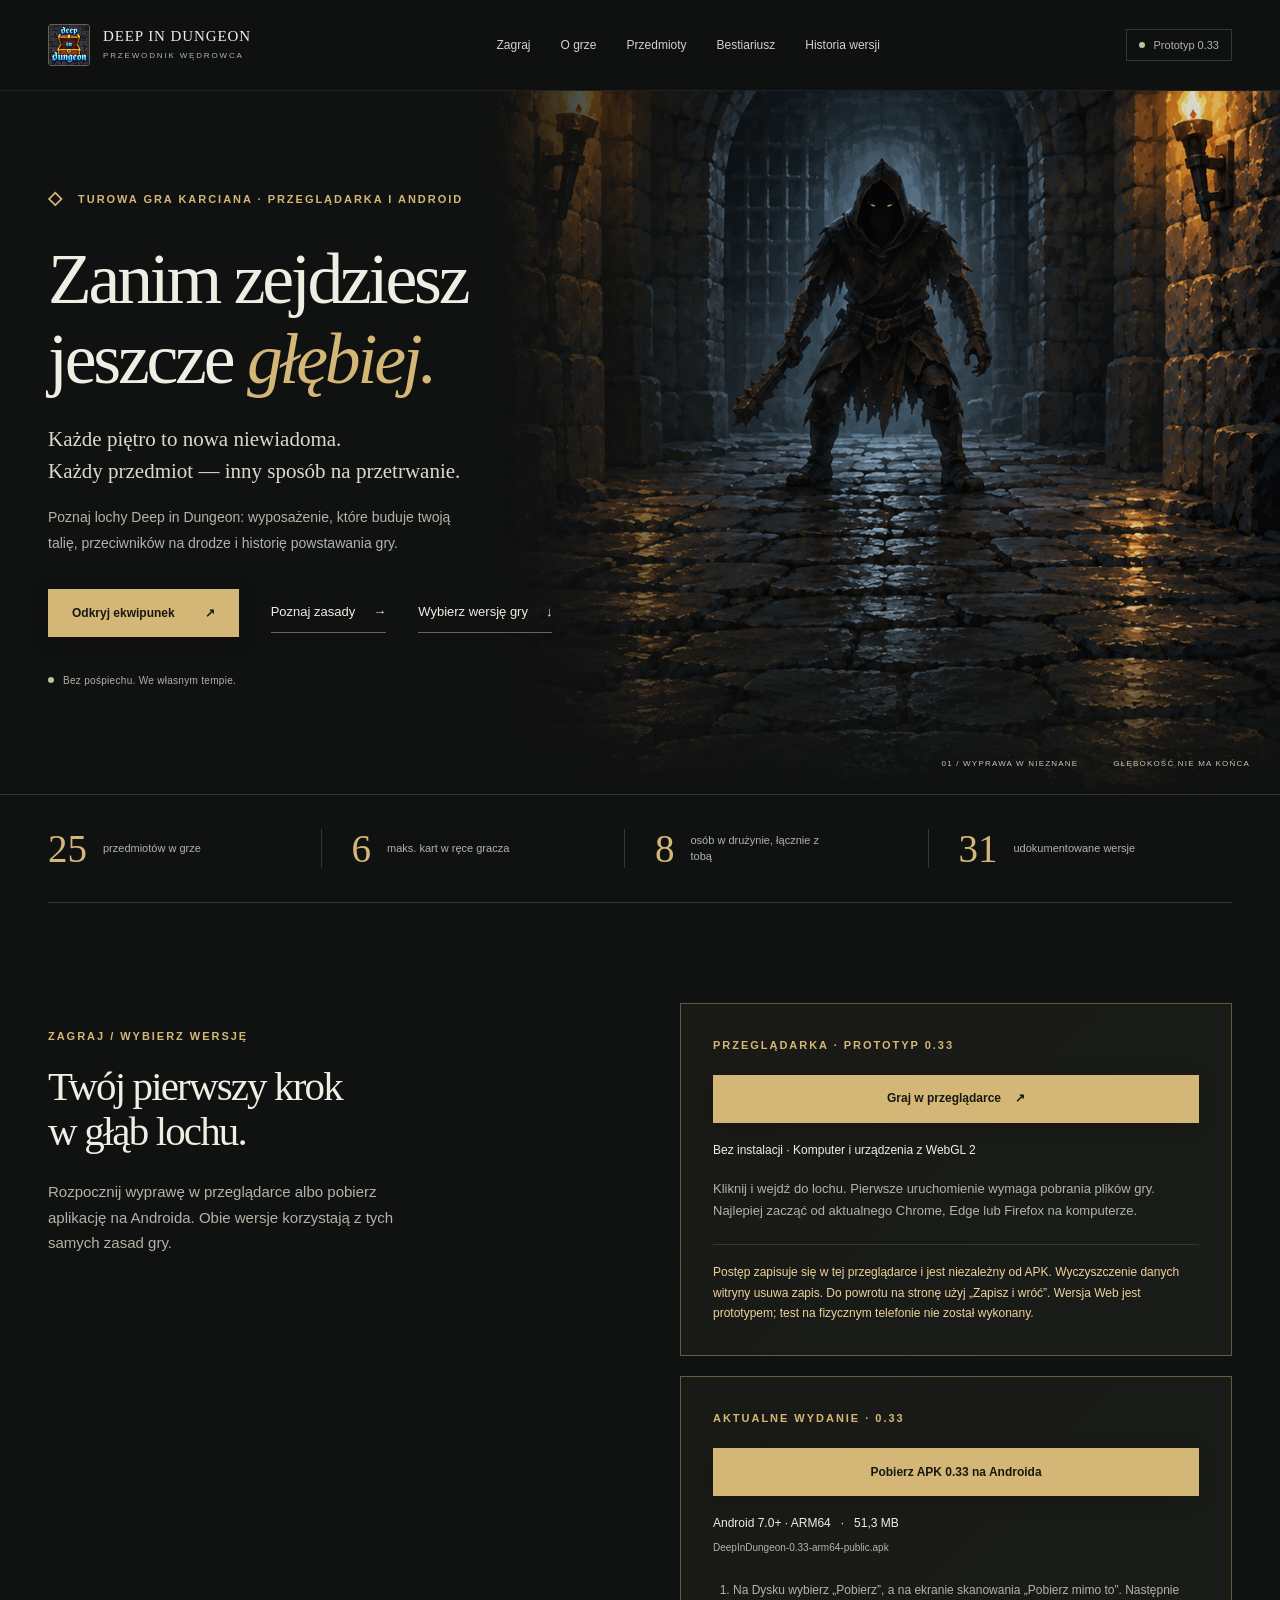
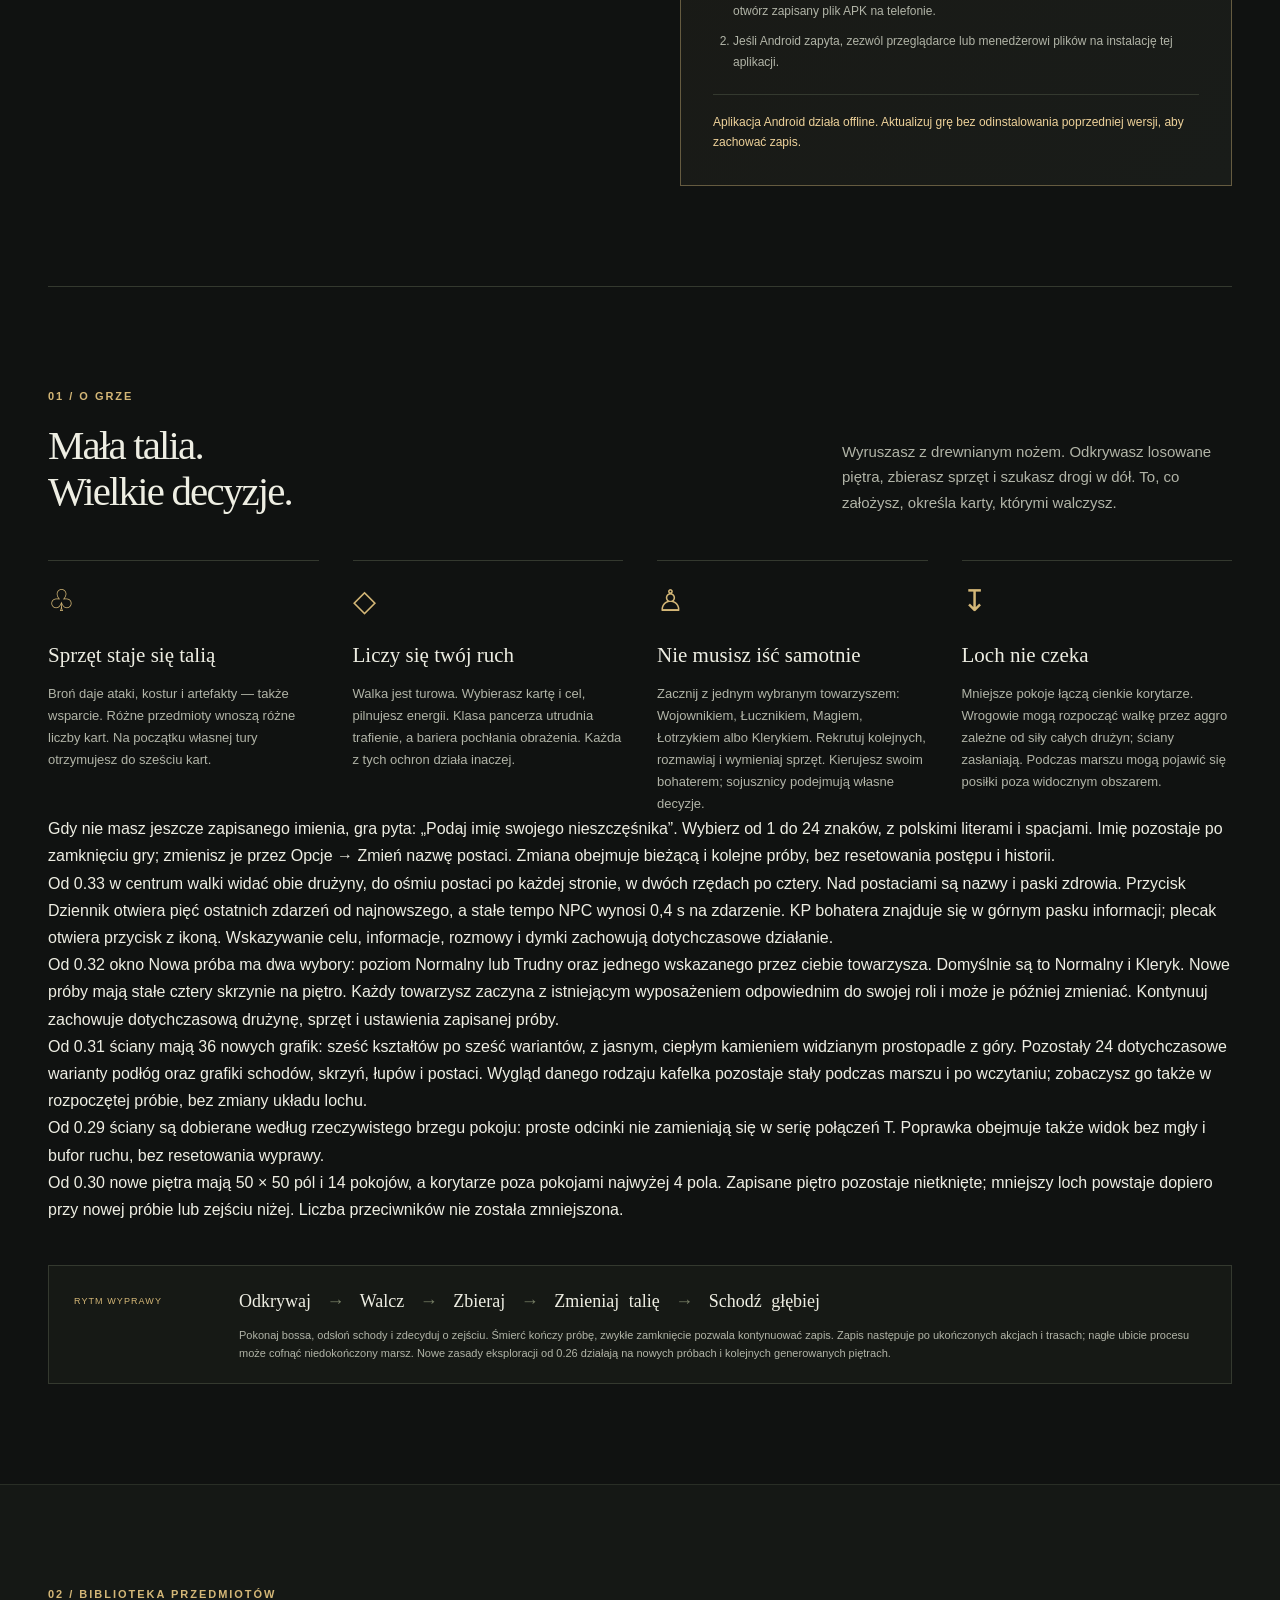
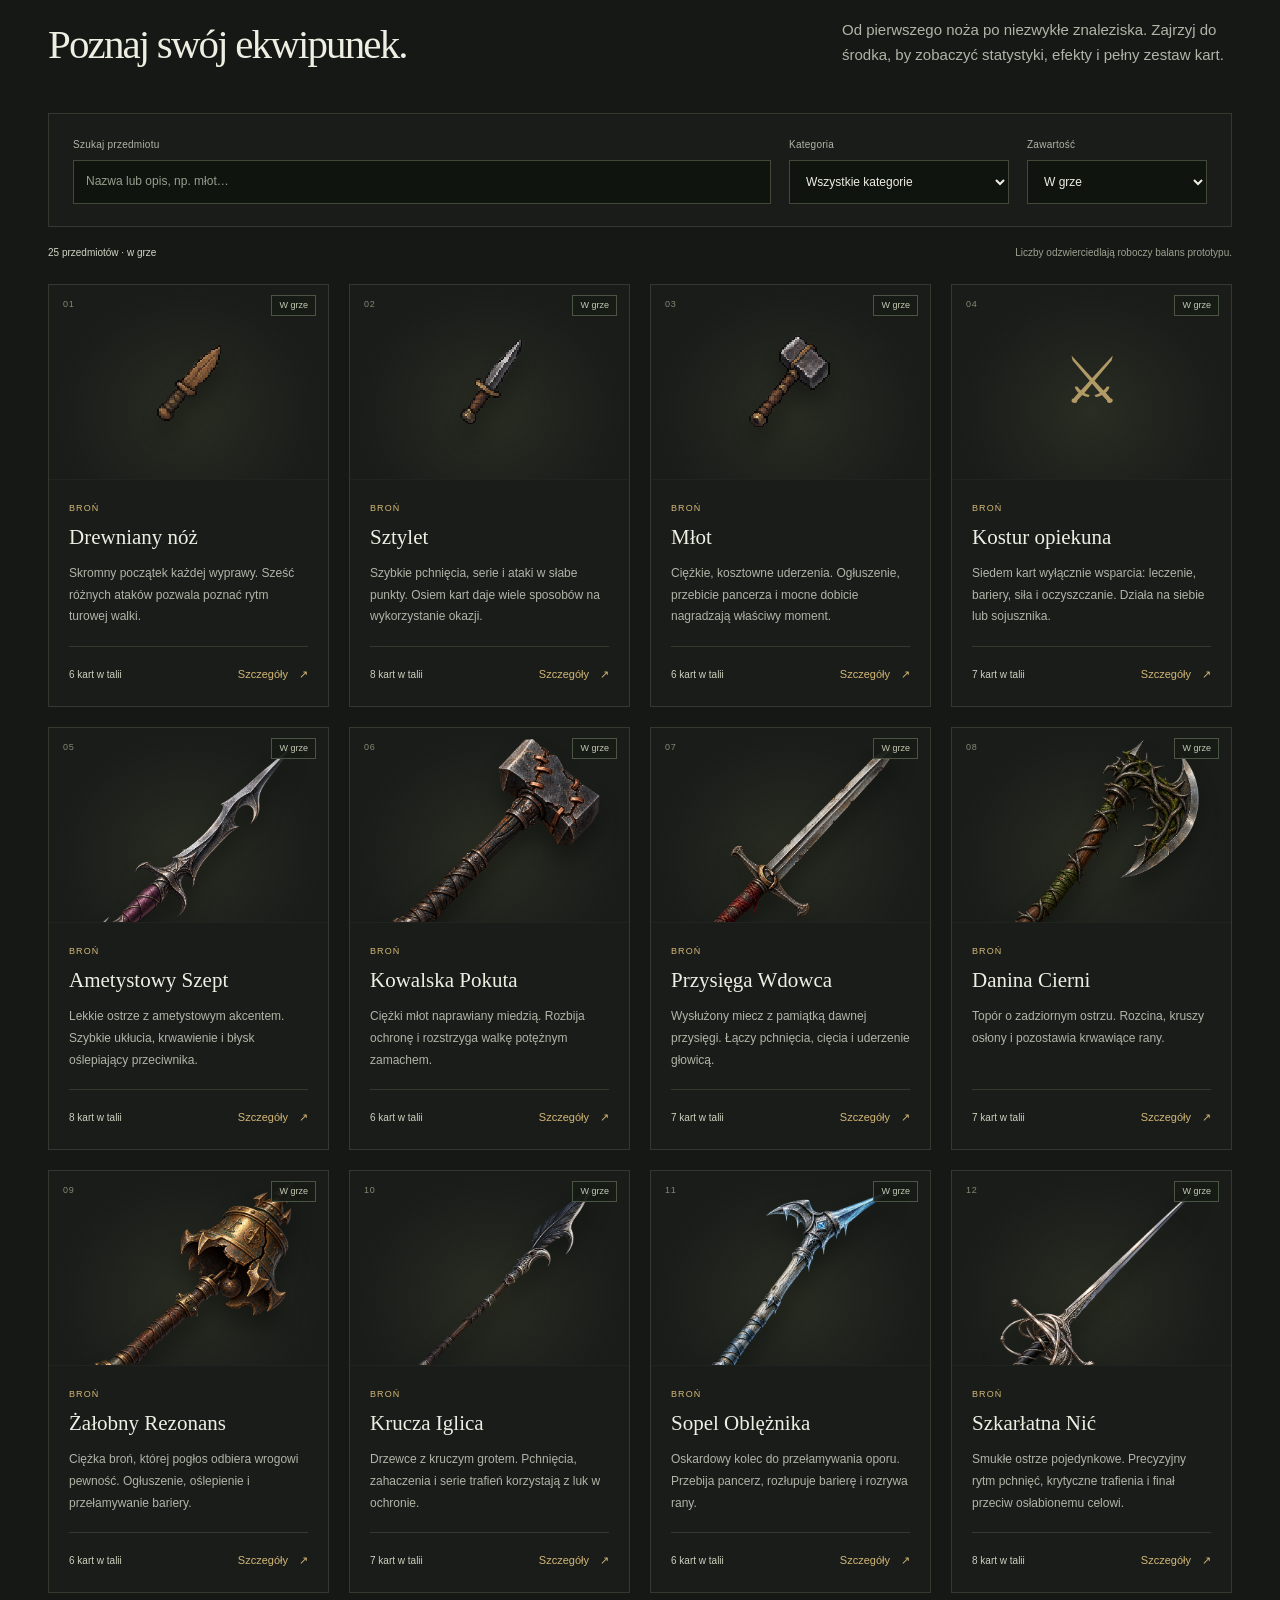
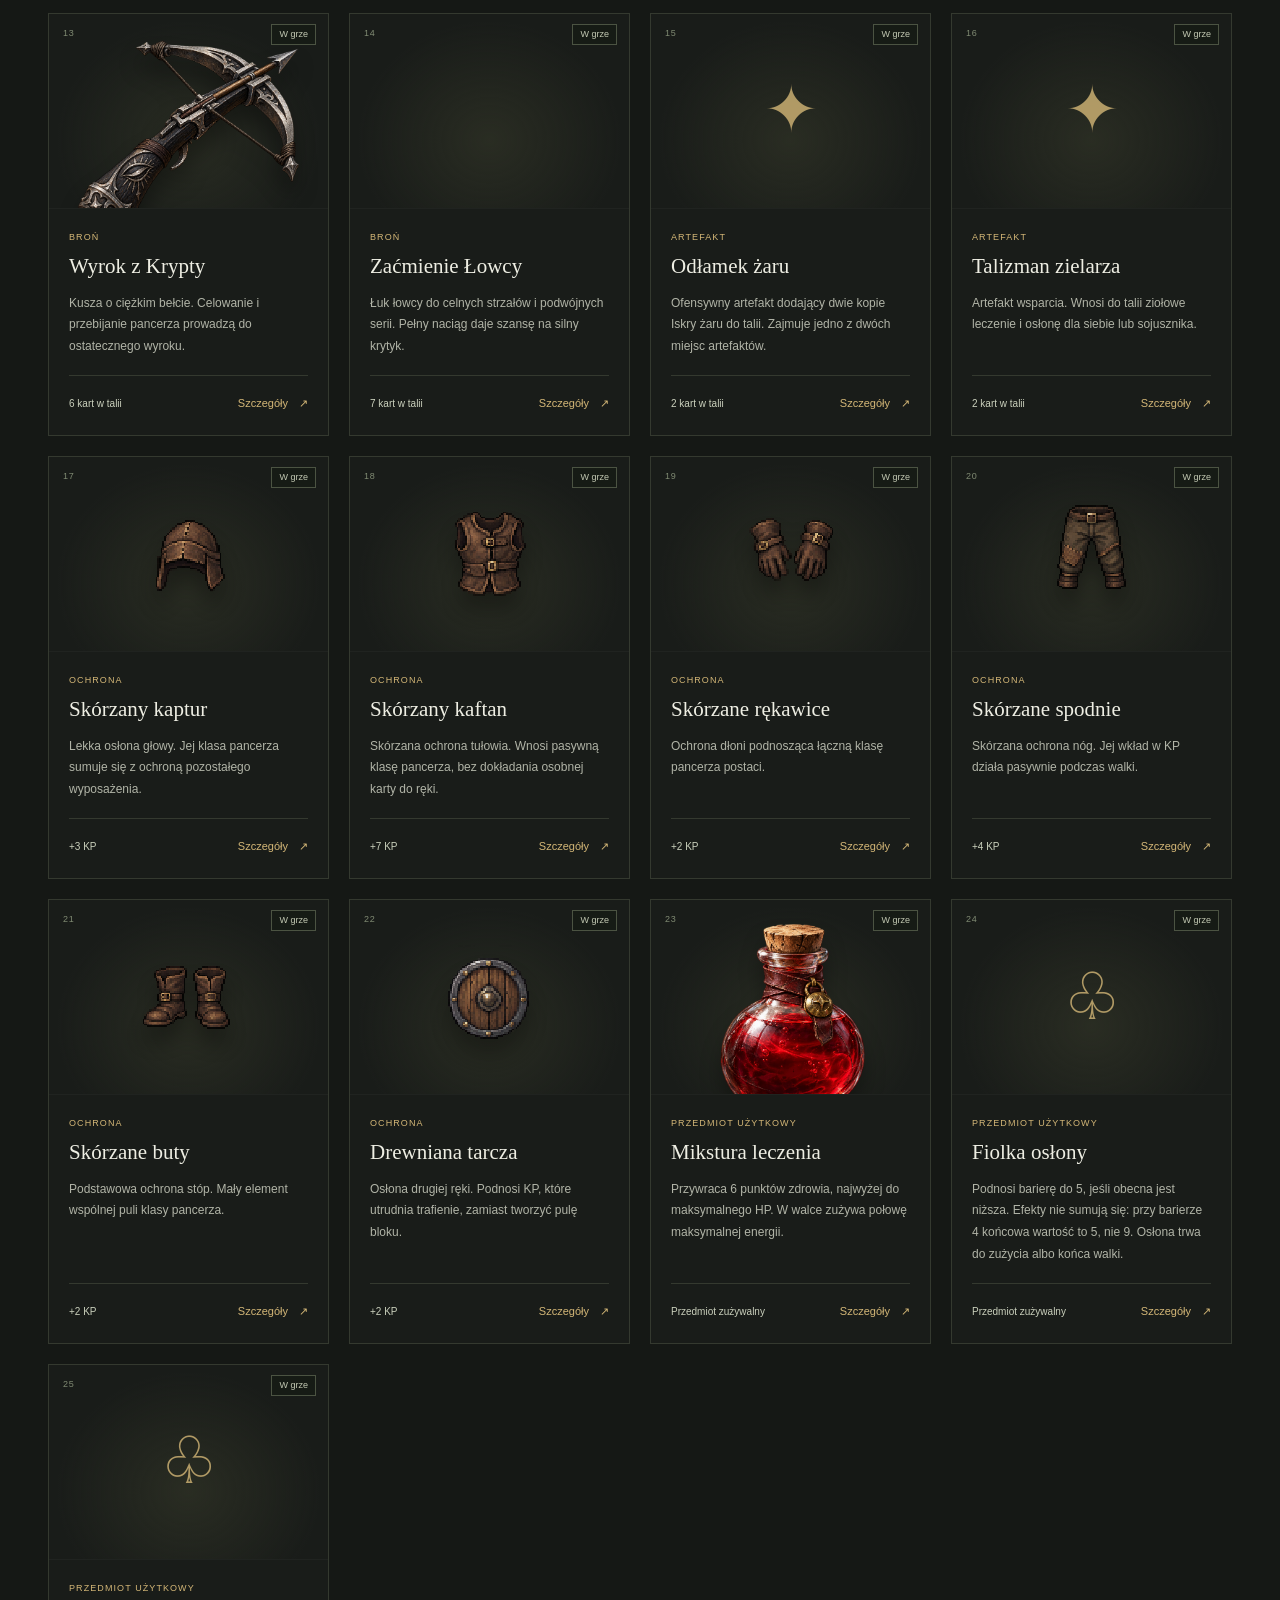
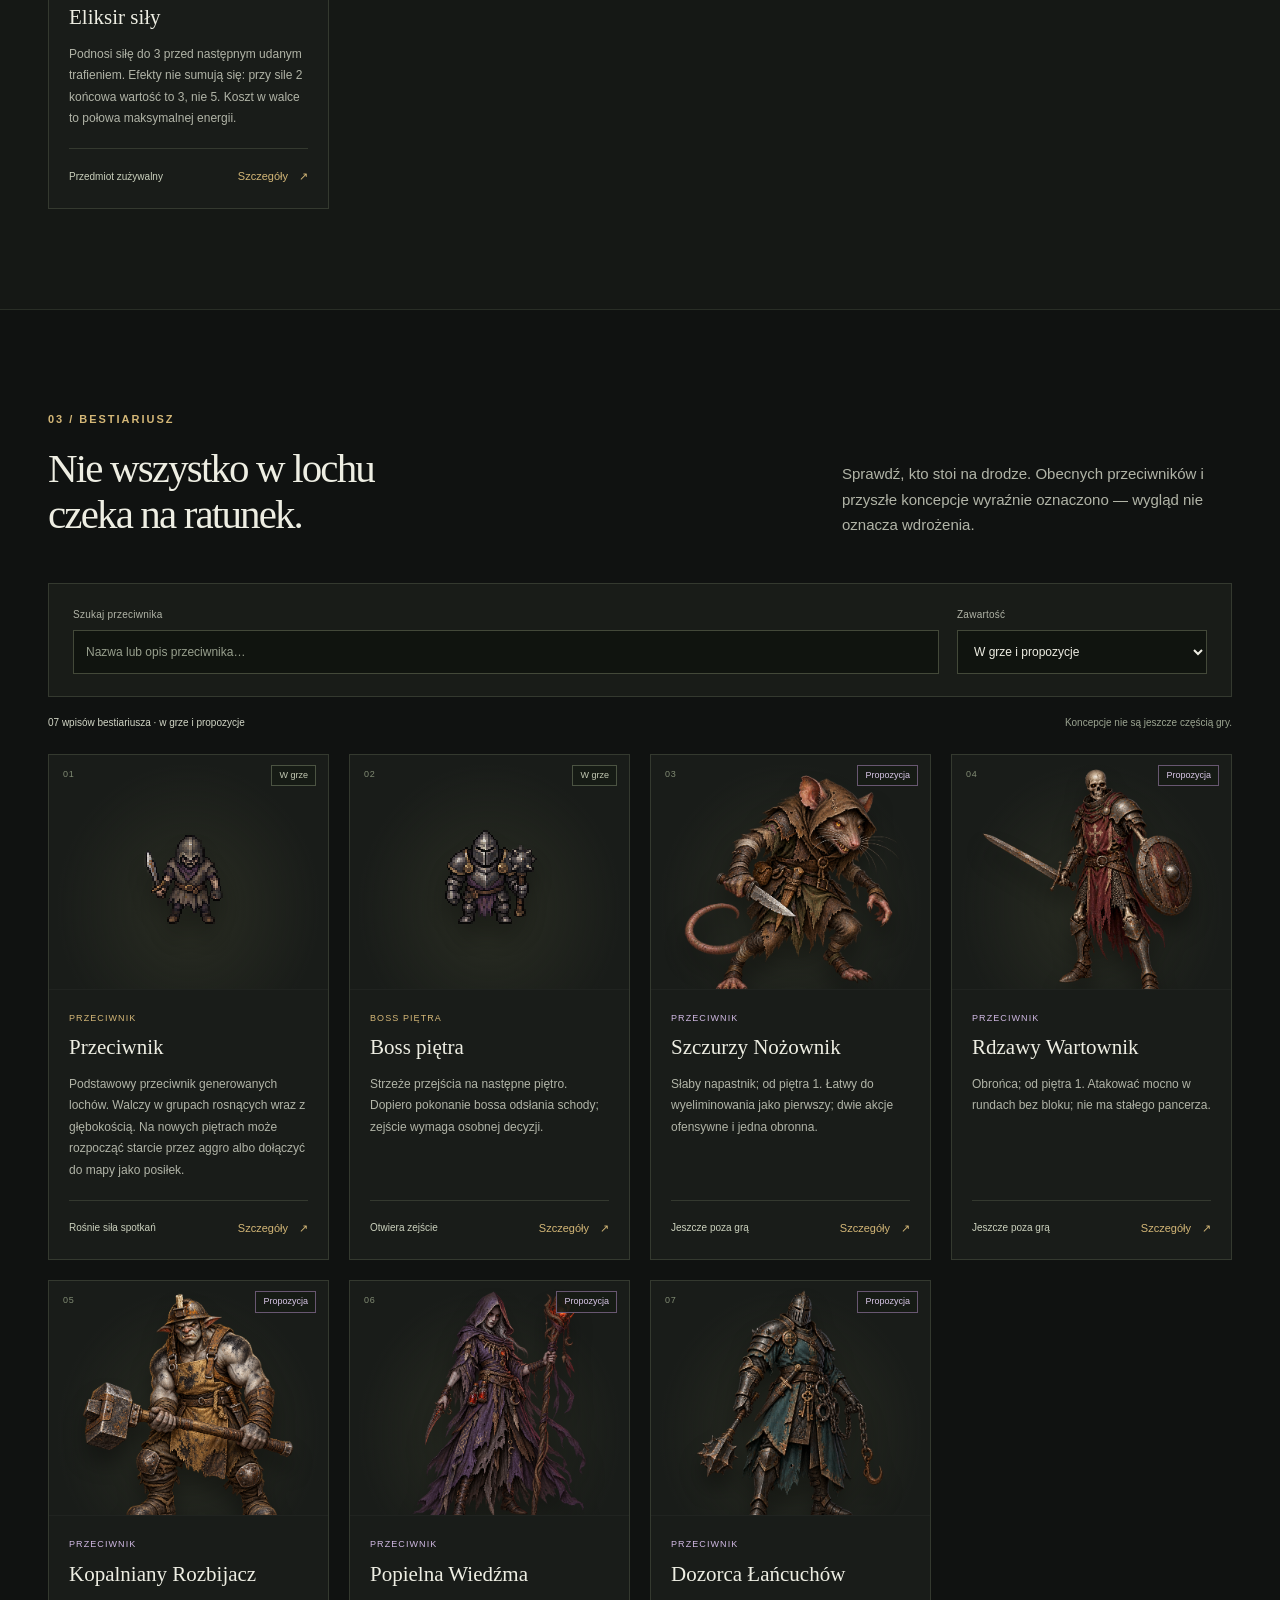
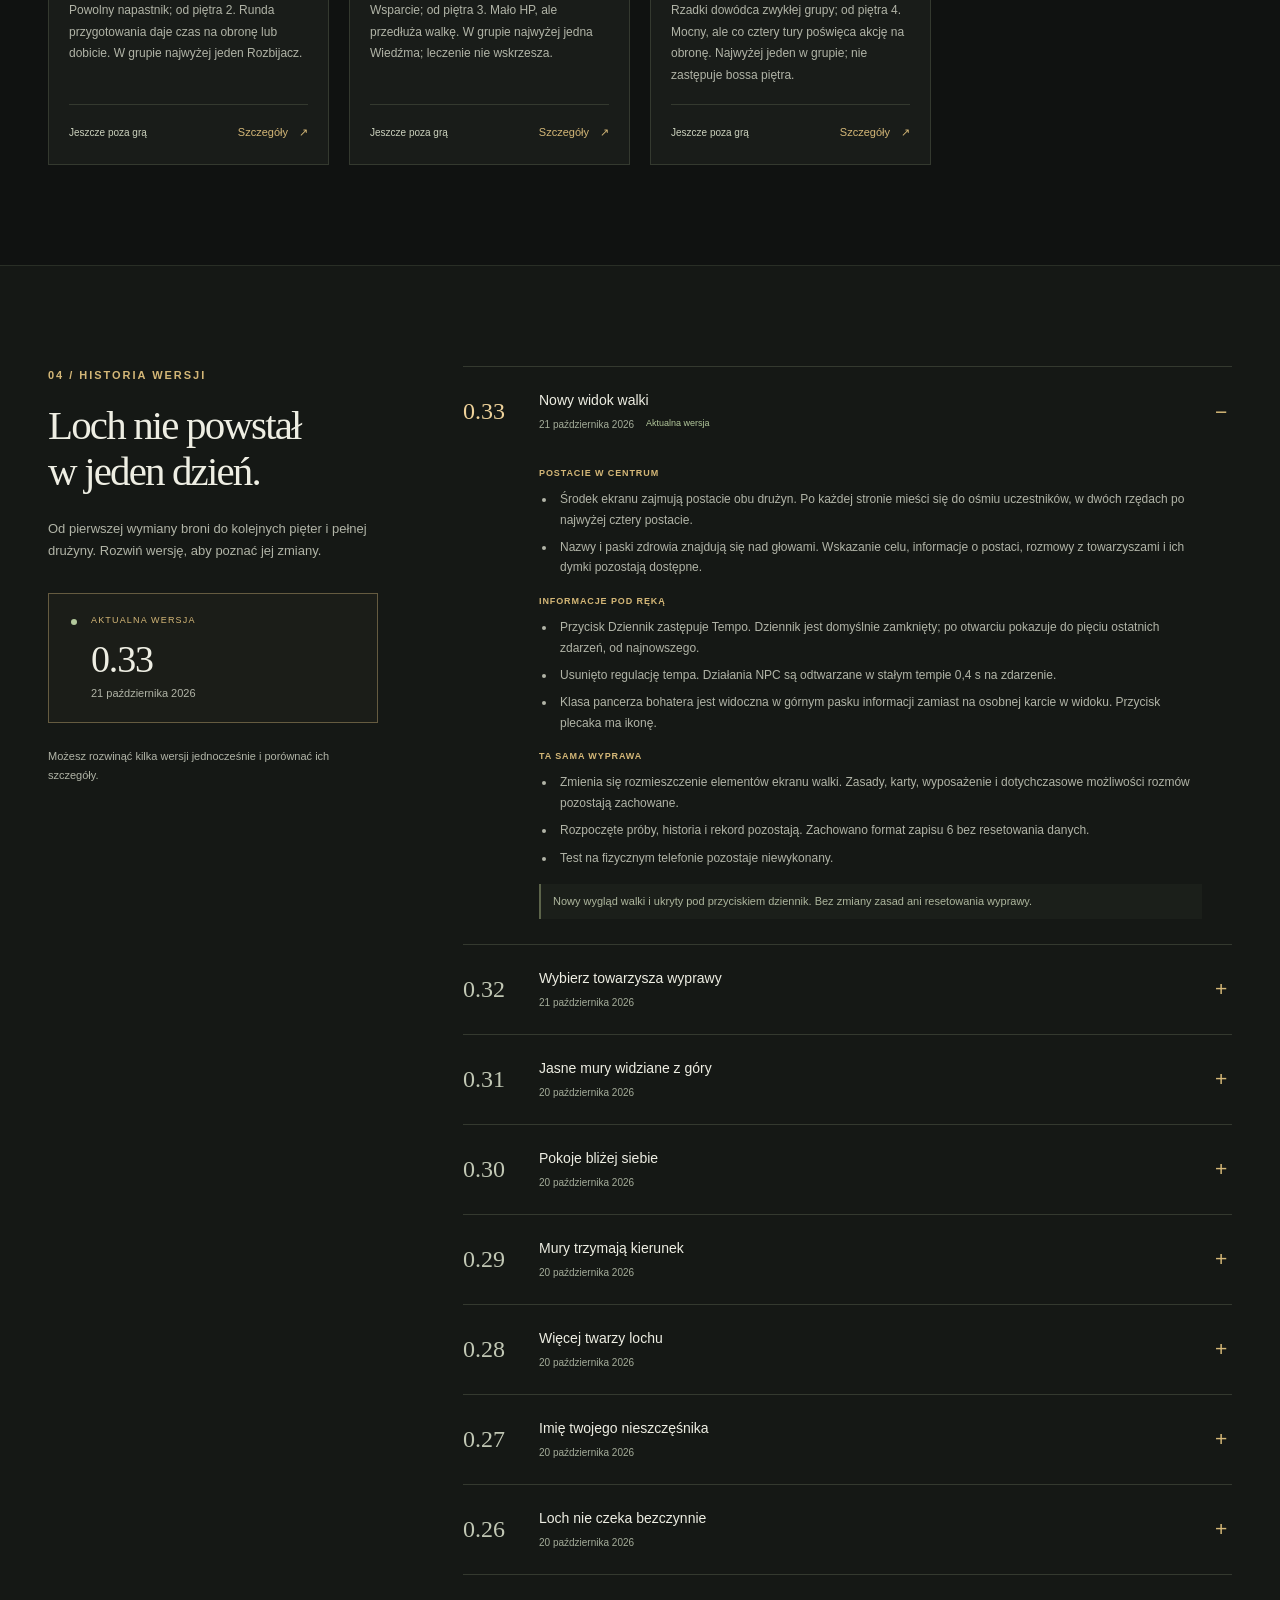
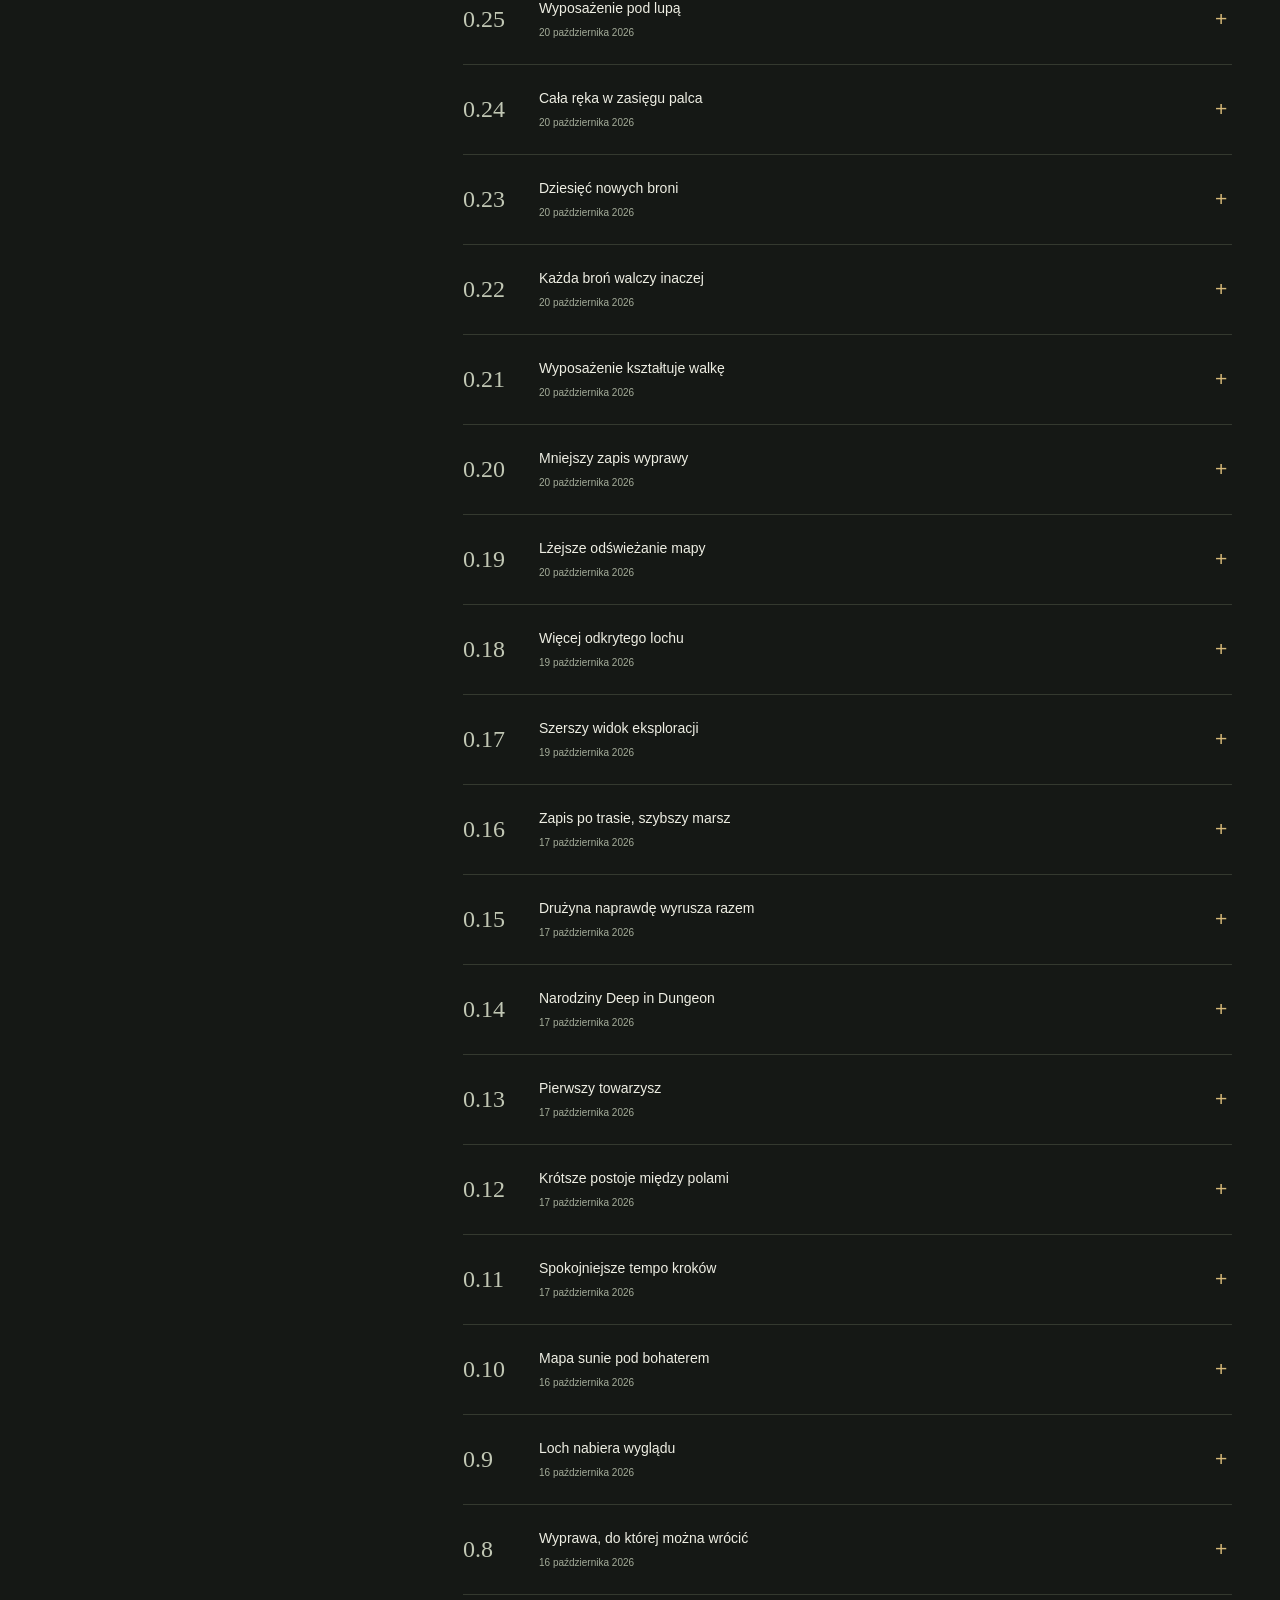
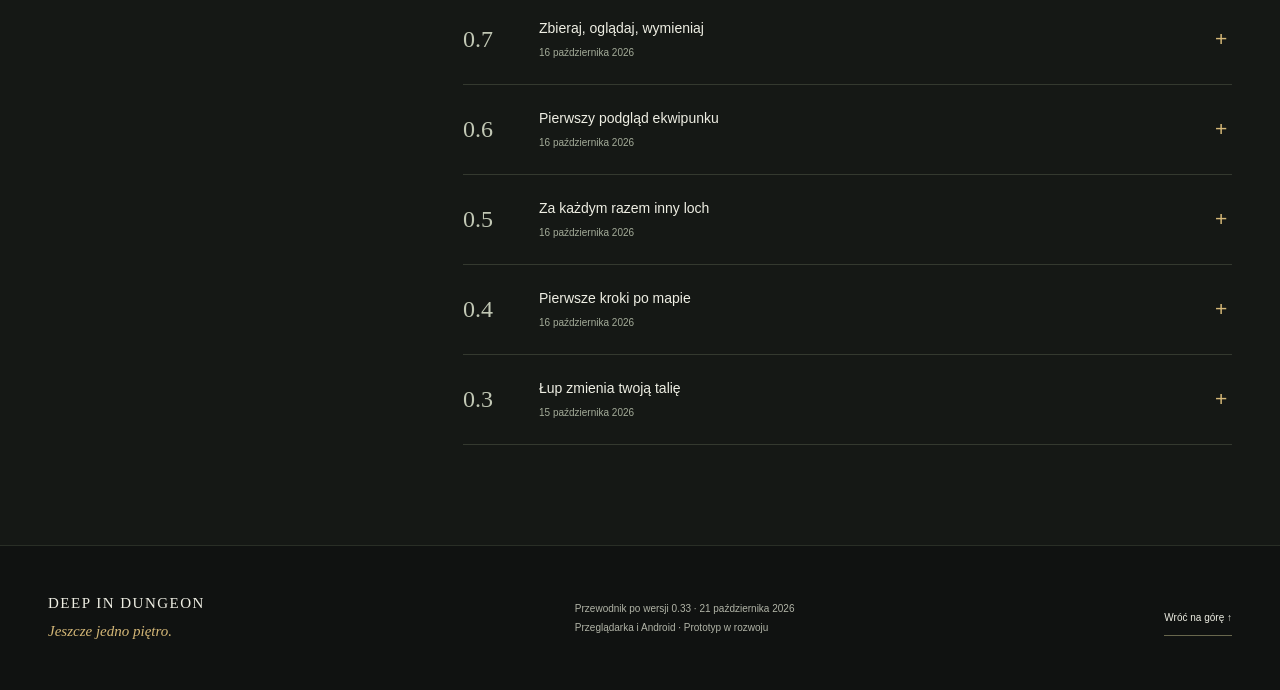
==== index.html @ abc6cada "Opublikuj 0.33: nowy ekran walki i aktualna gra Web Uwzględnij wybór startowego towarzysza z 0.32, n" ====
<!doctype html>
<html lang="pl">
<head>
  <meta charset="utf-8">
  <meta name="viewport" content="width=device-width, initial-scale=1">
  <meta name="description" content="Przewodnik po Deep in Dungeon. Poznaj zasady wyprawy, karty wyposażenia, przedmioty, mieszkańców lochu i historię rozwoju gry.">
  <meta name="theme-color" content="#101211">
  <title>Deep in Dungeon — przewodnik po lochach</title>
  <link rel="icon" href="assets/branding/deep-in-dungeon.png" type="image/png">
  <link rel="stylesheet" href="styles.css">
  <script defer src="data/content.js"></script>
  <script defer src="catalogue.js"></script>
  <script defer src="app.js"></script>
</head>
<body>
  <a class="skip-link" href="#main">Przejdź do treści</a>
  <header class="site-header">
    <a class="brand" href="#start" aria-label="Deep in Dungeon — początek strony">
      <img src="assets/branding/deep-in-dungeon.png" width="42" height="42" alt="">
      <span>DEEP IN DUNGEON<small>PRZEWODNIK WĘDROWCA</small></span>
    </a>
    <nav aria-label="Główne sekcje">
      <a href="#zagraj">Zagraj</a><a href="#o-grze">O grze</a><a href="#przedmioty">Przedmioty</a><a href="#bestiariusz">Bestiariusz</a><a href="#historia">Historia wersji</a>
    </nav>
    <span class="header-version"><span class="status-dot"></span><span>Prototyp <span data-current-version>0.33</span></span></span>
  </header>

  <main id="main">
    <section class="hero" id="start" aria-labelledby="hero-title">
      <div class="hero-art" aria-hidden="true"></div>
      <div class="hero-content page-width">
        <p class="eyebrow"><span class="tiny-diamond">◇</span> TUROWA GRA KARCIANA · PRZEGLĄDARKA I ANDROID</p>
        <h1 id="hero-title">Zanim zejdziesz<br>jeszcze <em>głębiej.</em></h1>
        <p class="hero-description">Każde piętro to nowa niewiadoma.<br>Każdy przedmiot — inny sposób na przetrwanie.</p>
        <p class="hero-subtitle">Poznaj lochy Deep in Dungeon: wyposażenie, które buduje twoją talię, przeciwników na drodze i historię powstawania gry.</p>
        <div class="hero-actions"><a class="button button-gold" href="#przedmioty">Odkryj ekwipunek <span aria-hidden="true">↗</span></a><a class="text-link" href="#o-grze">Poznaj zasady <span aria-hidden="true">→</span></a><a class="text-link" href="#zagraj">Wybierz wersję gry <span aria-hidden="true">↓</span></a></div>
        <p class="hero-footnote"><span class="status-dot"></span> Bez pośpiechu. We własnym tempie.</p>
      </div>
      <div class="hero-caption" aria-hidden="true"><span>01 / WYPRAWA W NIEZNANE</span><span>GŁĘBOKOŚĆ NIE MA KOŃCA</span></div>
    </section>

    <div class="facts page-width" aria-label="Gra w liczbach">
      <div><strong>25</strong><span>przedmiotów w grze</span></div><div><strong>6</strong><span>maks. kart w ręce gracza</span></div><div><strong>8</strong><span>osób w drużynie, łącznie z tobą</span></div><div><strong data-release-count>31</strong><span>udokumentowane wersje</span></div>
    </div>

    <section class="section page-width play-section" id="zagraj" aria-labelledby="play-title">
      <div class="play-intro"><p class="eyebrow">ZAGRAJ / WYBIERZ WERSJĘ</p><h2 id="play-title">Twój pierwszy krok<br>w głąb lochu.</h2><p>Rozpocznij wyprawę w przeglądarce albo pobierz aplikację na Androida. Obie wersje korzystają z tych samych zasad gry.</p></div>
      <div class="play-choices">
      <div class="download-panel browser-panel">
        <p class="eyebrow">PRZEGLĄDARKA · PROTOTYP 0.33</p>
        <a class="button button-gold" id="web-play" href="gra/">Graj w przeglądarce <span aria-hidden="true">↗</span></a>
        <p class="download-meta">Bez instalacji · Komputer i urządzenia z WebGL 2</p>
        <p class="browser-description">Kliknij i wejdź do lochu. Pierwsze uruchomienie wymaga pobrania plików gry. Najlepiej zacząć od aktualnego Chrome, Edge lub Firefox na komputerze.</p>
        <p class="download-note">Postęp zapisuje się w tej przeglądarce i jest niezależny od APK. Wyczyszczenie danych witryny usuwa zapis. Do powrotu na stronę użyj „Zapisz i wróć”. Wersja Web jest prototypem; test na fizycznym telefonie nie został wykonany.</p>
      </div>
      <div class="download-panel">
        <p class="eyebrow">AKTUALNE WYDANIE · <span data-download-version></span></p>
        <a class="button button-gold" id="apk-download" href="https://drive.google.com/file/d/1t2nUJJ4c2rpaMW-o2E0j4mSwMvW_7srR/view" target="_blank" rel="noopener" aria-describedby="apk-requirements apk-size">Pobierz APK na Androida</a>
        <p class="download-meta"><span id="apk-requirements"></span><span aria-hidden="true">·</span><span id="apk-size"></span></p>
        <p class="download-file" id="apk-file-name"></p>
        <ol class="install-steps"><li>Na Dysku wybierz „Pobierz”, a na ekranie skanowania „Pobierz mimo to”. Następnie otwórz zapisany plik APK na telefonie.</li><li>Jeśli Android zapyta, zezwól przeglądarce lub menedżerowi plików na instalację tej aplikacji.</li></ol>
        <p class="download-note">Aplikacja Android działa offline. Aktualizuj grę bez odinstalowania poprzedniej wersji, aby zachować zapis.</p>
      </div>
      </div>
    </section>

    <section class="section page-width" id="o-grze" aria-labelledby="about-title">
      <div class="section-heading"><div><p class="eyebrow">01 / O GRZE</p><h2 id="about-title">Mała talia.<br>Wielkie decyzje.</h2></div><p>Wyruszasz z drewnianym nożem. Odkrywasz losowane piętra, zbierasz sprzęt i szukasz drogi w dół. To, co założysz, określa karty, którymi walczysz.</p></div>
      <div class="principles">
        <article><span class="principle-icon" aria-hidden="true">♧</span><h3>Sprzęt staje się talią</h3><p>Broń daje ataki, kostur i artefakty — także wsparcie. Różne przedmioty wnoszą różne liczby kart. Na początku własnej tury otrzymujesz do sześciu kart.</p></article>
        <article><span class="principle-icon" aria-hidden="true">◇</span><h3>Liczy się twój ruch</h3><p>Walka jest turowa. Wybierasz kartę i cel, pilnujesz energii. Klasa pancerza utrudnia trafienie, a bariera pochłania obrażenia. Każda z tych ochron działa inaczej.</p></article>
        <article><span class="principle-icon" aria-hidden="true">♙</span><h3>Nie musisz iść samotnie</h3><p>Zacznij z jednym wybranym towarzyszem: Wojownikiem, Łucznikiem, Magiem, Łotrzykiem albo Klerykiem. Rekrutuj kolejnych, rozmawiaj i wymieniaj sprzęt. Kierujesz swoim bohaterem; sojusznicy podejmują własne decyzje.</p></article>
        <article><span class="principle-icon" aria-hidden="true">↧</span><h3>Loch nie czeka</h3><p>Mniejsze pokoje łączą cienkie korytarze. Wrogowie mogą rozpocząć walkę przez aggro zależne od siły całych drużyn; ściany zasłaniają. Podczas marszu mogą pojawić się posiłki poza widocznym obszarem.</p></article>
      </div>
      <p>Gdy nie masz jeszcze zapisanego imienia, gra pyta: „Podaj imię swojego nieszczęśnika”. Wybierz od 1 do 24 znaków, z polskimi literami i spacjami. Imię pozostaje po zamknięciu gry; zmienisz je przez Opcje → Zmień nazwę postaci. Zmiana obejmuje bieżącą i kolejne próby, bez resetowania postępu i historii.</p>
      <p>Od 0.33 w centrum walki widać obie drużyny, do ośmiu postaci po każdej stronie, w dwóch rzędach po cztery. Nad postaciami są nazwy i paski zdrowia. Przycisk Dziennik otwiera pięć ostatnich zdarzeń od najnowszego, a stałe tempo NPC wynosi 0,4 s na zdarzenie. KP bohatera znajduje się w górnym pasku informacji; plecak otwiera przycisk z ikoną. Wskazywanie celu, informacje, rozmowy i dymki zachowują dotychczasowe działanie.</p>
      <p>Od 0.32 okno Nowa próba ma dwa wybory: poziom Normalny lub Trudny oraz jednego wskazanego przez ciebie towarzysza. Domyślnie są to Normalny i Kleryk. Nowe próby mają stałe cztery skrzynie na piętro. Każdy towarzysz zaczyna z istniejącym wyposażeniem odpowiednim do swojej roli i może je później zmieniać. Kontynuuj zachowuje dotychczasową drużynę, sprzęt i ustawienia zapisanej próby.</p>
      <p>Od 0.31 ściany mają 36 nowych grafik: sześć kształtów po sześć wariantów, z jasnym, ciepłym kamieniem widzianym prostopadle z góry. Pozostały 24 dotychczasowe warianty podłóg oraz grafiki schodów, skrzyń, łupów i postaci. Wygląd danego rodzaju kafelka pozostaje stały podczas marszu i po wczytaniu; zobaczysz go także w rozpoczętej próbie, bez zmiany układu lochu.</p>
      <p>Od 0.29 ściany są dobierane według rzeczywistego brzegu pokoju: proste odcinki nie zamieniają się w serię połączeń T. Poprawka obejmuje także widok bez mgły i bufor ruchu, bez resetowania wyprawy.</p>
      <p>Od 0.30 nowe piętra mają 50 × 50 pól i 14 pokojów, a korytarze poza pokojami najwyżej 4 pola. Zapisane piętro pozostaje nietknięte; mniejszy loch powstaje dopiero przy nowej próbie lub zejściu niżej. Liczba przeciwników nie została zmniejszona.</p>
      <div class="journey"><span class="journey-label">RYTM WYPRAWY</span><p>Odkrywaj <b>→</b> Walcz <b>→</b> Zbieraj <b>→</b> Zmieniaj talię <b>→</b> Schodź głębiej</p><small>Pokonaj bossa, odsłoń schody i zdecyduj o zejściu. Śmierć kończy próbę, zwykłe zamknięcie pozwala kontynuować zapis. Zapis następuje po ukończonych akcjach i trasach; nagłe ubicie procesu może cofnąć niedokończony marsz. Nowe zasady eksploracji od 0.26 działają na nowych próbach i kolejnych generowanych piętrach.</small></div>
    </section>

    <section class="catalogue-section section" id="przedmioty" aria-labelledby="items-title">
      <div class="page-width">
        <div class="section-heading"><div><p class="eyebrow">02 / BIBLIOTEKA PRZEDMIOTÓW</p><h2 id="items-title">Poznaj swój ekwipunek.</h2></div><p>Od pierwszego noża po niezwykłe znaleziska. Zajrzyj do środka, by zobaczyć statystyki, efekty i pełny zestaw kart.</p></div>
        <form class="filters" id="item-filters" role="search" aria-label="Wyszukiwanie przedmiotów">
          <div class="search-field"><label for="item-query">Szukaj przedmiotu</label><input type="search" id="item-query" placeholder="Nazwa lub opis, np. młot…" autocomplete="off"></div>
          <div><label for="item-category">Kategoria</label><select id="item-category"><option value="all">Wszystkie kategorie</option value="weapon">Broń</option><option value="armor">Ochrona</option><option value="artifact">Artefakty</option><option value="consumable">Przedmioty użytkowe</option></select></div>
          <div><label for="item-status">Zawartość</label><select id="item-status"><option value="implemented">W grze</option><option value="concept">Propozycje</option><option value="all">Wszystko</option></select></div>
        </form>
        <div class="catalogue-meta"><p id="item-count" role="status" aria-live="polite"></p><span>Liczby odzwierciedlają roboczy balans prototypu.</span></div>
        <div id="item-results" class="catalogue-grid"></div>
      </div>
    </section>

    <section class="section page-width" id="bestiariusz" aria-labelledby="enemies-title">
      <div class="section-heading"><div><p class="eyebrow">03 / BESTIARIUSZ</p><h2 id="enemies-title">Nie wszystko w lochu<br>czeka na ratunek.</h2></div><p>Sprawdź, kto stoi na drodze. Obecnych przeciwników i przyszłe koncepcje wyraźnie oznaczono — wygląd nie oznacza wdrożenia.</p></div>
      <form class="filters enemy-filters" id="enemy-filters" role="search" aria-label="Wyszukiwanie przeciwników">
        <div class="search-field"><label for="enemy-query">Szukaj przeciwnika</label><input type="search" id="enemy-query" placeholder="Nazwa lub opis przeciwnika…" autocomplete="off"></div>
        <div><label for="enemy-status">Zawartość</label><select id="enemy-status"><option value="all">W grze i propozycje</option><option value="implemented">W grze</option><option value="concept">Propozycje</option></select></div>
      </form>
      <div class="catalogue-meta"><p id="enemy-count" role="status" aria-live="polite"></p><span>Koncepcje nie są jeszcze częścią gry.</span></div>
      <div id="enemy-results" class="catalogue-grid enemy-grid"></div>
    </section>

    <section class="history-section section" id="historia" aria-labelledby="history-title">
      <div class="page-width history-layout">
        <div class="history-intro"><p class="eyebrow">04 / HISTORIA WERSJI</p><h2 id="history-title">Loch nie powstał<br>w jeden dzień.</h2><p>Od pierwszej wymiany broni do kolejnych pięter i pełnej drużyny. Rozwiń wersję, aby poznać jej zmiany.</p><div class="current-release"><span class="status-dot"></span><span>AKTUALNA WERSJA<strong data-current-version>0.33</strong><small data-current-date>21 października 2026</small></span></div><p class="history-help">Możesz rozwinąć kilka wersji jednocześnie i porównać ich szczegóły.</p></div>
        <div id="releases" class="releases"></div>
      </div>
    </section>
    <noscript><p class="noscript page-width">Katalogi i historia wymagają włączonego JavaScript. Włącz go w przeglądarce i otwórz stronę ponownie. Link do pobrania APK działa również bez JavaScript.</p></noscript>
  </main>

  <footer class="site-footer page-width"><div class="footer-title">DEEP IN DUNGEON<span>Jeszcze jedno piętro.</span></div><div><p>Przewodnik po wersji <span data-current-version>0.33</span> · <span data-current-date>21 października 2026</span></p><p>Przeglądarka i Android · Prototyp w rozwoju</p></div><a class="text-link" href="#start">Wróć na górę ↑</a></footer>

  <dialog id="entry-dialog" aria-labelledby="dialog-title">
    <div class="dialog-toolbar"><span class="eyebrow">KSIĘGA LOCHÓW / SZCZEGÓŁY</span><button type="button" id="close-dialog" class="close-button" aria-label="Zamknij szczegóły">✕</button></div>
    <div id="dialog-content"></div>
  </dialog>
</body>
</html>
---- styles.css ----
:root{color-scheme:dark;--bg:#101211;--panel:#191c19;--panel-light:#20231f;--line:#34392f;--text:#eeeee3;--muted:#b1b4a7;--gold:#d4b777;--gold-light:#eed29a;--green:#b3c89c;--serif:Georgia,'Times New Roman',serif;--sans:'Segoe UI',Arial,sans-serif}
*{box-sizing:border-box}html{scroll-behavior:smooth;scroll-padding-top:120px}body{margin:0;background:var(--bg);color:var(--text);font:16px/1.7 var(--sans);-webkit-font-smoothing:antialiased}a{color:inherit;text-decoration:none}button,input,select{font:inherit}button,a,input,select,summary{-webkit-tap-highlight-color:transparent}button,summary,select{cursor:pointer}button{color:inherit}button:focus-visible,a:focus-visible,input:focus-visible,select:focus-visible,summary:focus-visible{outline:2px solid var(--gold-light);outline-offset:5px}[hidden]{display:none!important}img{display:block;max-width:100%}h1,h2,h3,p{margin:0}h1,h2,h3{font-weight:400}h1,h2{font-family:var(--serif);line-height:1.12;letter-spacing:-.045em}h2{font-size:clamp(35px,3.2vw,49px)}h3{line-height:1.35}em{font-style:italic;color:var(--gold)}.page-width{width:min(1200px,calc(100% - 96px));margin-inline:auto}.eyebrow{font-size:11px;font-weight:600;letter-spacing:.18em;color:var(--gold);line-height:1.7}.section{padding-block:100px;scroll-margin-top:10px}.section-heading{display:flex;gap:70px;justify-content:space-between;align-items:flex-end;margin-bottom:45px}.section-heading .eyebrow{margin-bottom:18px}.section-heading>p{max-width:390px;color:var(--muted);font-size:15px}.status-dot{display:inline-block;width:6px;height:6px;background:var(--green);border-radius:50%;flex-shrink:0}.tiny-diamond{font-size:18px;vertical-align:-1px;margin-right:9px}.text-link{display:inline-flex;gap:18px;align-items:center;font-size:13px;color:var(--text);padding:9px 0;border-bottom:1px solid #68674d}.text-link:hover{color:var(--gold-light)}.skip-link{position:fixed;top:-100px;left:15px;background:var(--gold);color:var(--bg);padding:12px;z-index:20}.skip-link:focus{top:10px}
.site-header{height:91px;padding:0 48px;display:flex;align-items:center;justify-content:space-between;gap:25px;position:sticky;top:0;z-index:10;background:#101211f2;border-bottom:1px solid #ffffff12;backdrop-filter:blur(12px)}.brand{display:flex;align-items:center;gap:13px;flex-shrink:0}.brand img{object-fit:cover;border:1px solid #68604b;border-radius:3px}.brand>span{font-family:var(--serif);font-size:15px;line-height:1.2;letter-spacing:.06em}.brand small{display:block;font:8px/1.6 var(--sans);letter-spacing:.23em;color:var(--muted);margin-top:5px}.site-header nav{display:flex;gap:30px;align-items:center;flex-wrap:wrap;justify-content:center}.site-header nav a{color:#d2d3c8;font-size:12px;white-space:nowrap}.site-header nav a:hover{color:var(--gold)}.header-version{font-size:11px;color:var(--muted);display:flex;gap:9px;align-items:center;border:1px solid var(--line);padding:6px 12px;white-space:nowrap}
.hero{position:relative;min-height:670px;overflow:hidden;border-bottom:1px solid var(--line)}.hero-art{position:absolute;inset:0 0 0 38%;background:linear-gradient(90deg,var(--bg),#10121120 32%,#10121100 70%),linear-gradient(0deg,var(--bg),transparent 28%,#10121110 90%),url('assets/branding/dungeon-battle.png') center 31%/cover no-repeat;opacity:.9}.hero-content{position:relative;padding-top:92px;padding-bottom:105px}.hero h1{font-size:clamp(46px,5.6vw,80px);max-width:710px;margin:25px 0}.hero-description{font-family:var(--serif);font-size:21px;line-height:1.5;color:#d9dacd}.hero-subtitle{font-size:14px;color:var(--muted);max-width:430px;margin-top:18px;line-height:1.85}.hero-actions{display:flex;align-items:center;gap:32px;margin-top:32px;flex-wrap:wrap}.button{display:inline-flex;align-items:center;justify-content:center;gap:30px;min-height:48px;padding:12px 23px;font-size:12px;font-weight:600;border:1px solid var(--gold)}.button-gold{background:var(--gold);color:#161912;box-shadow:0 3px 20px #0002}.button-gold:hover{background:var(--gold-light)}.hero-footnote{font-size:10px;color:var(--muted);letter-spacing:.03em;margin-top:35px;display:flex;gap:9px;align-items:center}.hero-caption{position:absolute;right:30px;bottom:23px;display:flex;gap:35px;font-size:8px;letter-spacing:.15em;color:#c5c7b3}.facts{display:grid;grid-template-columns:repeat(4,1fr);padding-block:34px;border-bottom:1px solid var(--line);gap:30px}.facts>div{display:flex;align-items:center;gap:16px;border-right:1px solid var(--line)}.facts>div:last-child{border:0}.facts strong{font:39px/1 var(--serif);color:var(--gold);font-weight:400}.facts span{font-size:11px;line-height:1.5;max-width:130px;color:var(--muted)}
.play-section{display:grid;grid-template-columns:minmax(0,1fr) minmax(0,1fr);gap:80px;align-items:center;border-bottom:1px solid var(--line)}.play-intro .eyebrow{margin-bottom:18px}.play-intro>p:last-child{max-width:390px;color:var(--muted);font-size:15px;margin-top:24px}.download-panel{min-width:0;border:1px solid #655b40;background:linear-gradient(135deg,#d4b7770c,#191c19);padding:32px}.download-panel .button{margin-top:20px;min-width:230px}.download-meta{display:flex;flex-wrap:wrap;gap:5px 10px;margin-top:17px;font-size:12px;color:var(--text)}.download-file{font-size:10px;color:var(--muted);overflow-wrap:anywhere;margin-top:6px}.install-steps{margin:24px 0 0;padding-left:20px;font-size:12px;color:var(--muted)}.install-steps li+li{margin-top:10px}.download-note{border-top:1px solid var(--line);padding-top:17px;margin-top:22px;color:var(--gold-light);font-size:12px}
.principles{display:grid;grid-template-columns:repeat(4,1fr);gap:34px}.principles article{border-top:1px solid var(--line);padding-top:25px}.principle-icon{font:30px/1 var(--serif);color:var(--gold)}.principles h3{font-family:var(--serif);font-size:21px;margin:22px 0 13px}.principles p{font-size:13px;color:var(--muted)}.journey{margin-top:42px;border:1px solid var(--line);background:#161915;padding:20px 25px;display:grid;grid-template-columns:145px 1fr;gap:9px 20px;align-items:center}.journey-label{font-size:9px;letter-spacing:.12em;color:var(--gold)}.journey p{font-family:var(--serif);font-size:18px;word-spacing:5px}.journey b{font-weight:400;color:#777e65;margin:0 6px}.journey small{font-size:11px;color:var(--muted);grid-column:2}
.catalogue-section{background:#151815;border-top:1px solid #292e26;border-bottom:1px solid #292e26}.filters{display:grid;grid-template-columns:minmax(230px,1fr) 220px 180px;gap:18px;padding:22px 24px;border:1px solid var(--line);background:#191c18}.filters label{display:block;color:var(--muted);font-size:10px;margin-bottom:7px;letter-spacing:.025em}.filters input,.filters select{width:100%;min-height:44px;background:#10140f;border:1px solid #434939;color:var(--text);padding:9px 12px;font-size:12px;border-radius:0}.filters input::placeholder{color:#979f8d}.filters select{padding-right:25px}.filters input:focus,.filters select:focus{border-color:var(--gold)}.catalogue-meta{margin:17px 0 23px;display:flex;justify-content:space-between;gap:20px;font-size:10px;color:var(--muted)}.catalogue-meta p{color:#d2d6c6}.catalogue-meta>span{color:#9ba491}.catalogue-grid{display:grid;grid-template-columns:repeat(4,minmax(0,1fr));gap:20px}.catalogue-card{min-width:0;border:1px solid var(--line);background:var(--panel);display:flex;flex-direction:column;transition:border-color .2s,transform .2s}.catalogue-card:hover{border-color:#7c704f;transform:translateY(-3px)}.entry-art{height:195px;position:relative;display:grid;place-items:center;background:radial-gradient(ellipse at 50% 65%,#383b2b88,transparent 67%);overflow:hidden;border-bottom:1px solid #ffffff08}.entry-art img{width:100%;height:100%;object-fit:contain;padding:8px 26px;filter:drop-shadow(0 15px 10px #0005)}.entry-art img.pixel-art{image-rendering:pixelated;width:105px;height:105px;padding:0;object-fit:contain;opacity:.9}.art-fallback{font:65px/1 var(--serif);color:var(--gold);opacity:.8}.card-index{position:absolute;top:12px;left:14px;font-size:9px;letter-spacing:.09em;color:#808b73}.card-kind{position:absolute;right:12px;top:10px;font-size:9px;color:#c3c9b3;border:1px solid #4b5342;padding:2px 7px;background:#171b15e8}.card-body{padding:21px 20px 17px;display:flex;flex-direction:column;flex:1}.card-overline{font-size:9px;letter-spacing:.12em;text-transform:uppercase;color:var(--gold);margin-bottom:7px}.card-body h3{font-family:var(--serif);font-size:21px;overflow-wrap:anywhere}.card-description{font-size:12px;line-height:1.8;color:var(--muted);margin:12px 0 18px;flex:1}.card-bottom{display:flex;align-items:center;justify-content:space-between;gap:10px;border-top:1px solid var(--line);padding-top:13px}.card-stat{font-size:10px;color:#cbd1bd}.detail-button{background:none;border:0;color:var(--gold);padding:5px 0;font-size:11px;display:flex;gap:11px;align-items:center}.detail-button:hover{color:var(--gold-light)}.concept-label{color:#d0b9e3}.concept-card .card-kind{color:#d8c6e7;border-color:#685771}.empty-state{grid-column:1/-1;text-align:center;padding:55px 20px;border:1px dashed #536047;color:var(--muted)}.empty-state h3{font-family:var(--serif);font-size:25px;color:var(--text);margin-bottom:8px}.empty-state p{font-size:13px;margin-bottom:18px}.reset-button{background:none;border:1px solid var(--line);color:var(--gold);padding:8px 16px;font-size:12px}.enemy-filters{grid-template-columns:1fr 250px}.enemy-grid .entry-art{height:235px}.enemy-grid .entry-art img{padding:8px 18px}.enemy-grid .entry-art img.pixel-art{width:105px;height:105px;padding:0}
.history-section{background:#151815;border-block:1px solid #292e26}.history-layout{display:grid;grid-template-columns:330px 1fr;gap:85px;align-items:start}.history-intro{position:sticky;top:125px}.history-intro .eyebrow{margin-bottom:18px}.history-intro>p:not(.eyebrow){font-size:13px;color:var(--muted);margin-top:24px}.history-intro>p.history-help{font-size:11px}.current-release{display:flex;gap:14px;align-items:flex-start;border:1px solid #655b40;padding:19px 22px;margin-top:30px;background:#d4b77708}.current-release .status-dot{margin-top:6px}.current-release span:last-child{font-size:9px;letter-spacing:.13em;color:var(--gold)}.current-release strong{display:block;font:38px/1.3 var(--serif);color:var(--text);letter-spacing:-.03em;margin-top:7px}.current-release small{display:block;letter-spacing:0;font-size:11px;color:var(--muted)}.release{border-top:1px solid var(--line)}.release:last-child{border-bottom:1px solid var(--line)}.release summary{list-style:none;display:grid;grid-template-columns:59px 1fr 17px;gap:17px;align-items:center;padding:23px 0}.release summary::-webkit-details-marker{display:none}.release summary::after{content:'+';color:var(--gold);font-size:21px;font-weight:300}.release[open] summary::after{content:'−'}.release-version{font-family:var(--serif);font-size:24px;color:#c1c7b4;line-height:1.3}.release[open] .release-version{color:var(--gold-light)}.release-title{font-size:14px;line-height:1.5}.release-meta{color:#a4ac99;font-size:10px;margin-top:5px;display:flex;gap:12px;flex-wrap:wrap}.latest-label{font-size:9px;color:var(--green)}.release-content{padding:0 30px 25px 76px;color:var(--muted);font-size:12px}.release-content h4{font-size:9px;letter-spacing:.1em;text-transform:uppercase;color:var(--gold);margin:10px 0 8px;font-weight:600}.release-content ul{padding-left:17px;margin:0 0 16px}.release-content li{padding-left:4px;margin-block:7px}.release-note{font-size:11px;color:#adb69d;border-left:2px solid #5c644a;padding:8px 12px;background:#c1d8a309}.release[data-version='0.21'] .release-note{border-color:var(--gold);color:#dbc79c}
.site-footer{padding-block:45px;display:flex;justify-content:space-between;gap:35px;align-items:center}.footer-title{font-family:var(--serif);font-size:15px;letter-spacing:.1em}.footer-title span{display:block;font:italic 15px/1.7 var(--serif);letter-spacing:0;color:var(--gold);margin-top:3px}.site-footer p{font-size:10px;color:var(--muted);line-height:1.9}.site-footer .text-link{font-size:10px;white-space:nowrap}.noscript{padding:40px;border:1px solid var(--gold);margin-top:40px}
dialog{width:min(830px,calc(100% - 40px));max-height:88dvh;border:1px solid #706349;background:#181d17;color:var(--text);padding:0;box-shadow:0 30px 100px #0008;overflow-y:auto;overscroll-behavior:contain}dialog::backdrop{background:#080b09da;backdrop-filter:blur(6px)}body:has(dialog[open]){overflow:hidden}.dialog-toolbar{padding:17px 26px;border-bottom:1px solid var(--line);display:flex;justify-content:space-between;gap:20px;align-items:center;position:sticky;top:0;background:#181d17f7;z-index:2}.dialog-toolbar .eyebrow{font-size:9px}.close-button{border:1px solid var(--line);background:transparent;color:var(--gold);width:36px;height:36px;flex-shrink:0}.close-button:hover{background:#2a3024}.dialog-heading{display:grid;grid-template-columns:190px 1fr;gap:32px;padding:28px 32px}.dialog-heading .entry-art{height:200px;border:1px solid var(--line)}.dialog-heading .entry-art img{padding:10px}.dialog-heading .entry-art img.pixel-art{width:100px;height:100px;padding:0}.dialog-heading h2{font-size:35px;overflow-wrap:anywhere;margin:10px 0 14px}.dialog-heading p{font-size:13px;color:var(--muted)}.dialog-status{font-size:9px;letter-spacing:.1em;color:var(--green);text-transform:uppercase}.dialog-status.concept-label{color:#d0b9e3}.dialog-main{padding:0 32px 32px}.stats-grid{display:grid;grid-template-columns:repeat(3,minmax(0,1fr));gap:12px;margin:3px 0 24px}.stat-block{border:1px solid var(--line);padding:12px 14px;min-width:0}.stat-block dt{font-size:10px;color:var(--muted)}.stat-block dd{font-family:var(--serif);font-size:21px;color:var(--gold-light);margin:4px 0 0;line-height:1.4;overflow-wrap:anywhere}.stat-block small{display:block;font:10px/1.65 var(--sans);color:var(--muted);margin-top:7px}.dialog-section-title{font-family:var(--serif);font-size:25px;margin:26px 0 13px}.dialog-note{font-size:12px;color:var(--muted);padding:13px 16px;border:1px solid var(--line);background:#10150f;margin-bottom:18px}.abilities{display:grid;grid-template-columns:1fr 1fr;gap:12px}.ability{border:1px solid var(--line);padding:17px;background:#11170f}.ability-top{display:flex;justify-content:space-between;gap:14px;align-items:flex-start}.ability h4{margin:0;font:18px/1.4 var(--serif)}.ability-cost{font:11px/1.5 var(--sans);color:var(--gold-light);border:1px solid #4b533d;min-width:26px;text-align:center;padding:2px 6px;flex-shrink:0;white-space:nowrap}.ability p{font-size:11px;color:var(--muted);white-space:pre-line;margin-top:11px}.detail-copy{font-size:12px;color:var(--muted);line-height:1.9;overflow-wrap:anywhere}
@media(min-width:1600px){.hero-art{background-position:center 30%}.hero-content{padding-top:104px}.hero{min-height:700px}}
@media(max-width:1100px){.page-width{width:calc(100% - 64px)}.site-header{padding-inline:32px}.header-version{display:none}.hero-art{left:30%;opacity:.65}.hero h1{font-size:66px}.catalogue-grid{grid-template-columns:repeat(3,minmax(0,1fr))}.principles{grid-template-columns:1fr 1fr}.filters{grid-template-columns:1fr 190px 150px}.enemy-filters{grid-template-columns:1fr 220px}.history-layout{grid-template-columns:280px 1fr;gap:45px}.hero-caption{display:none}.section-heading{gap:40px}.facts span{font-size:10px}.facts{gap:17px}.facts>div{gap:12px}}
@media(max-width:800px){.play-section{grid-template-columns:1fr;gap:30px}.play-intro>p:last-child{max-width:520px}.site-header{height:auto;min-height:100px;flex-wrap:wrap;justify-content:center;gap:10px;padding-block:14px}.brand img{width:32px;height:32px}.brand>span{font-size:13px}.brand small{display:none}.site-header nav{gap:25px;width:100%;justify-content:center}.site-header nav a{font-size:11px}.hero{min-height:630px}.hero-content{padding-top:62px;padding-bottom:65px}.hero-art{left:10%;opacity:.45}.hero h1{font-size:60px}.hero-description{font-size:20px}.section{padding-block:70px}.section-heading{display:block}.section-heading>p{margin-top:22px;max-width:520px}.facts{grid-template-columns:1fr 1fr;row-gap:25px}.facts>div:nth-child(2){border:0}.facts strong{font-size:34px}.facts span{max-width:none}.filters{grid-template-columns:1fr 1fr;padding:18px}.filters .search-field{grid-column:1/-1}.enemy-filters{grid-template-columns:1fr}.catalogue-grid{grid-template-columns:repeat(2,minmax(0,1fr));gap:18px}.catalogue-meta{font-size:10px}.catalogue-meta>span{max-width:220px;text-align:right}.journey{display:block}.journey p{margin:9px 0;font-size:17px;word-spacing:2px}.journey small{display:block}.history-layout{grid-template-columns:1fr;gap:30px}.history-intro{position:static}.history-intro .current-release{max-width:290px}.history-intro>p{max-width:510px}.site-footer{flex-wrap:wrap}.site-footer .text-link{margin-left:auto}.dialog-heading{grid-template-columns:145px 1fr;gap:22px;padding:24px}.dialog-heading .entry-art{height:160px}.dialog-heading h2{font-size:30px}.dialog-main{padding:0 24px 24px}}
@media(max-width:520px){.download-panel{padding:23px}.download-panel .button{width:100%;min-width:0}.play-intro>p:last-child{font-size:13px}.download-meta{font-size:11px}.download-note,.install-steps{font-size:11px}.page-width{width:calc(100% - 40px)}html{scroll-padding-top:122px}.site-header{padding-inline:14px;min-height:91px;gap:9px}.site-header nav{gap:6px 14px}.site-header nav a{font-size:10px}.brand img{width:29px;height:29px}.brand>span{font-size:12px}.hero-content{padding-top:50px}.hero{min-height:635px}.hero-art{left:0;opacity:.48;background-position:58% 25%;background-image:linear-gradient(90deg,#101211f7,#10121180),linear-gradient(0deg,var(--bg),transparent 80%),url('assets/branding/dungeon-battle.png')}.hero h1{font-size:47px;margin-block:26px;letter-spacing:-.05em}.hero .eyebrow{font-size:9px;letter-spacing:.1em}.hero-description{font-size:18px}.hero-subtitle{font-size:13px;max-width:330px}.hero-actions{gap:22px;flex-wrap:wrap;margin-top:26px}.button{padding-inline:17px;gap:24px;font-size:11px}.hero-actions .text-link{font-size:11px;gap:12px}.hero-footnote{font-size:9px;margin-top:27px}.facts{padding-block:28px;gap:24px 12px}.facts span{font-size:9px;max-width:100px}.facts strong{font-size:32px}.facts>div{gap:11px}.section{padding-block:55px}h2{font-size:36px}.section-heading{margin-bottom:30px}.section-heading>p{font-size:13px}.eyebrow{font-size:9px}.principles{gap:23px 20px}.principles h3{font-size:19px;margin-top:17px}.principles p{font-size:12px}.journey{padding:18px;margin-top:30px}.journey p{font-size:17px;line-height:1.9;word-spacing:0}.journey b{margin:0 3px}.journey small{font-size:10px}.filters{padding:15px;gap:13px}.filters input,.filters select{font-size:11px;padding-inline:10px}.catalogue-meta{display:block;margin-top:14px;margin-bottom:20px}.catalogue-meta>span{display:block;text-align:left;margin-top:4px;max-width:none;font-size:9px}.catalogue-grid{grid-template-columns:minmax(0,1fr);gap:18px}.entry-art{height:225px}.entry-art img{padding:8px 50px}.entry-art img.pixel-art{width:110px;height:110px;padding:0}.card-body{padding:20px 23px}.card-body h3{font-size:25px}.card-description{font-size:13px}.card-overline{font-size:9px}.card-stat,.detail-button{font-size:11px}.enemy-grid .entry-art{height:265px}.enemy-grid .entry-art img{padding:10px 48px}.release summary{grid-template-columns:48px 1fr 13px;gap:12px;padding-block:20px}.release-version{font-size:22px}.release-title{font-size:13px}.release-meta{font-size:9px}.release-content{padding:0 8px 23px 60px;font-size:12px}.release-note{font-size:10px}.site-footer{padding-block:30px;gap:20px}.site-footer>div:nth-child(2){order:3;width:100%}.site-footer .text-link{font-size:9px}.footer-title{font-size:13px}dialog{width:calc(100% - 20px);max-height:92dvh}.dialog-toolbar{padding:13px 17px}.dialog-toolbar .eyebrow{font-size:8px}.dialog-heading{display:block;padding:20px}.dialog-heading .entry-art{height:200px;margin-bottom:23px}.dialog-heading .entry-art img:not(.pixel-art){padding:6px 55px}.dialog-heading h2{font-size:32px}.dialog-heading p{font-size:12px}.dialog-main{padding:0 20px 25px}.stats-grid{grid-template-columns:repeat(2,minmax(0,1fr));gap:10px}.stat-block{padding:10px}.stat-block dd{font-size:20px}.abilities{grid-template-columns:1fr}.ability h4{font-size:19px}}
@media(prefers-reduced-motion:reduce){html{scroll-behavior:auto}*,*::before,*::after{transition:none!important;animation:none!important}}

.play-choices{display:grid;gap:20px}.browser-description{font-size:13px;color:var(--muted);margin-top:18px}.play-choices .button{min-width:0;width:100%;gap:14px}.play-section{align-items:start}.play-intro{padding-top:24px}
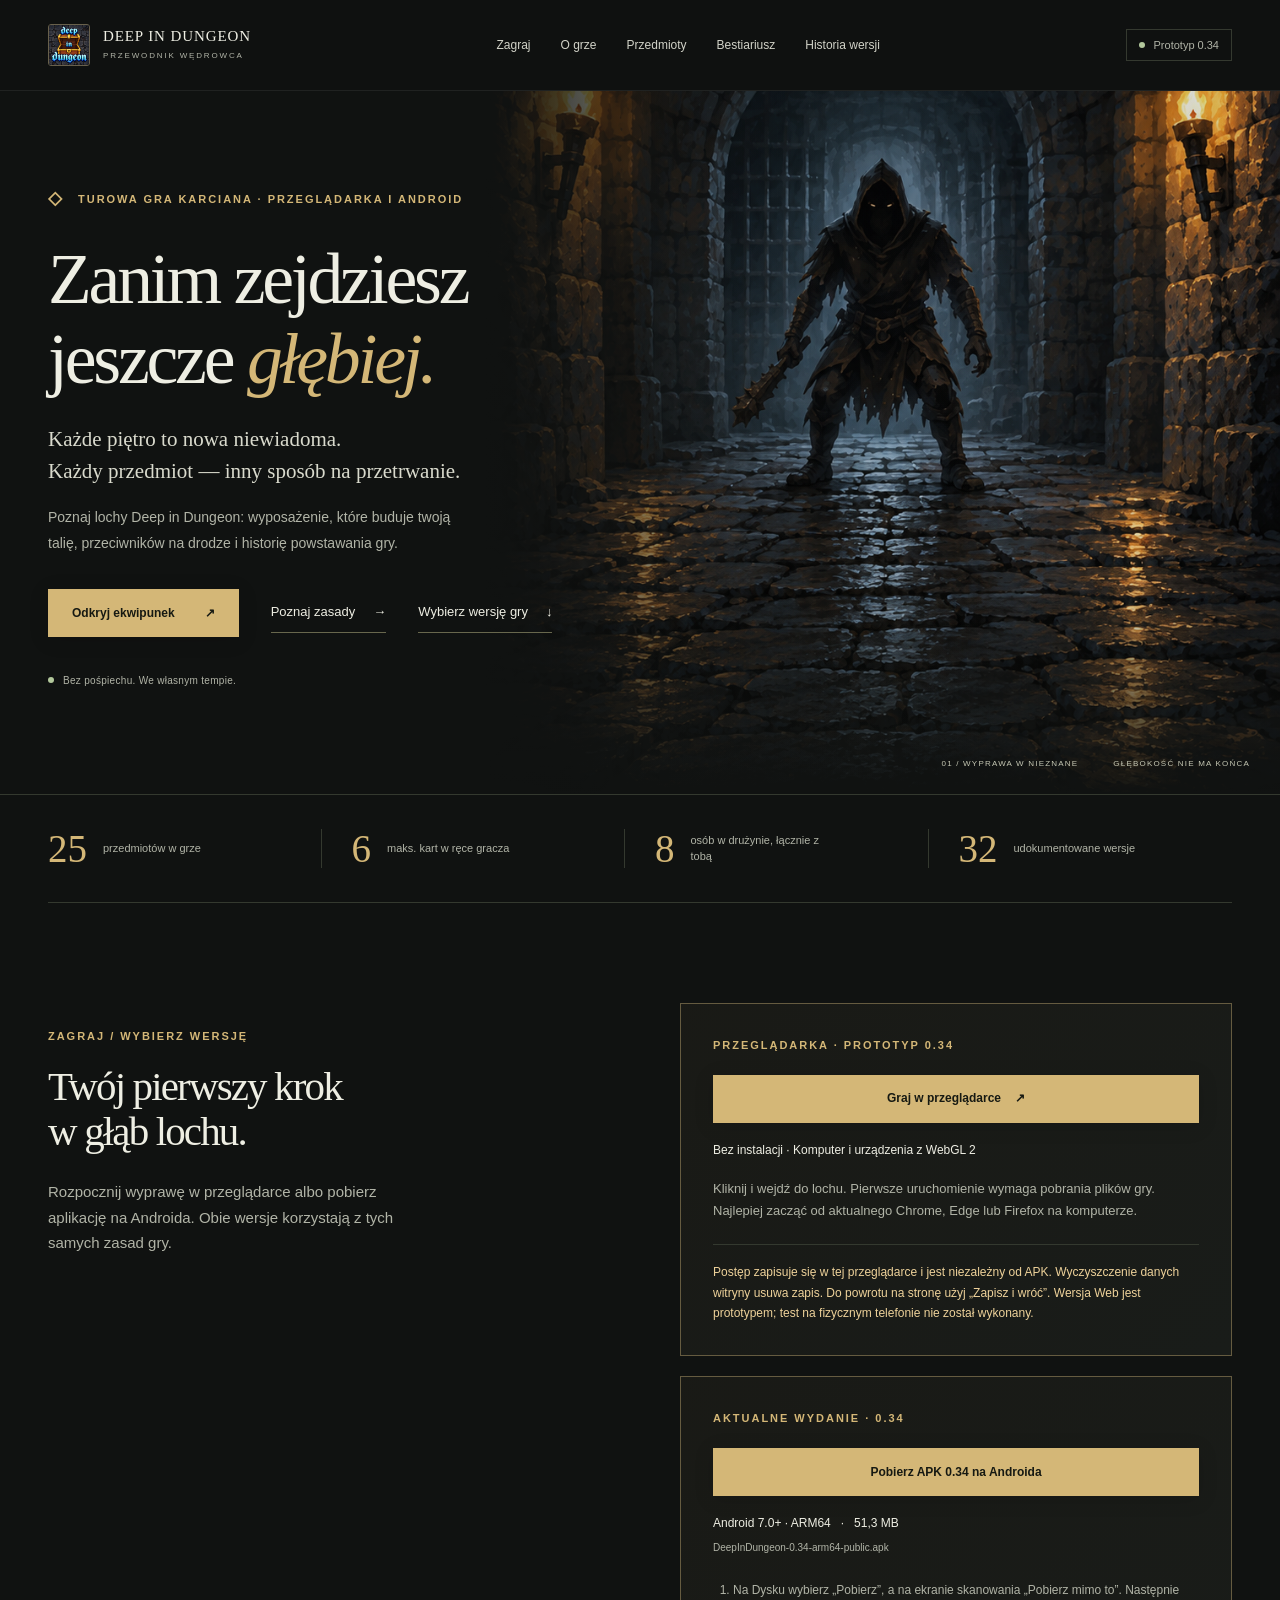
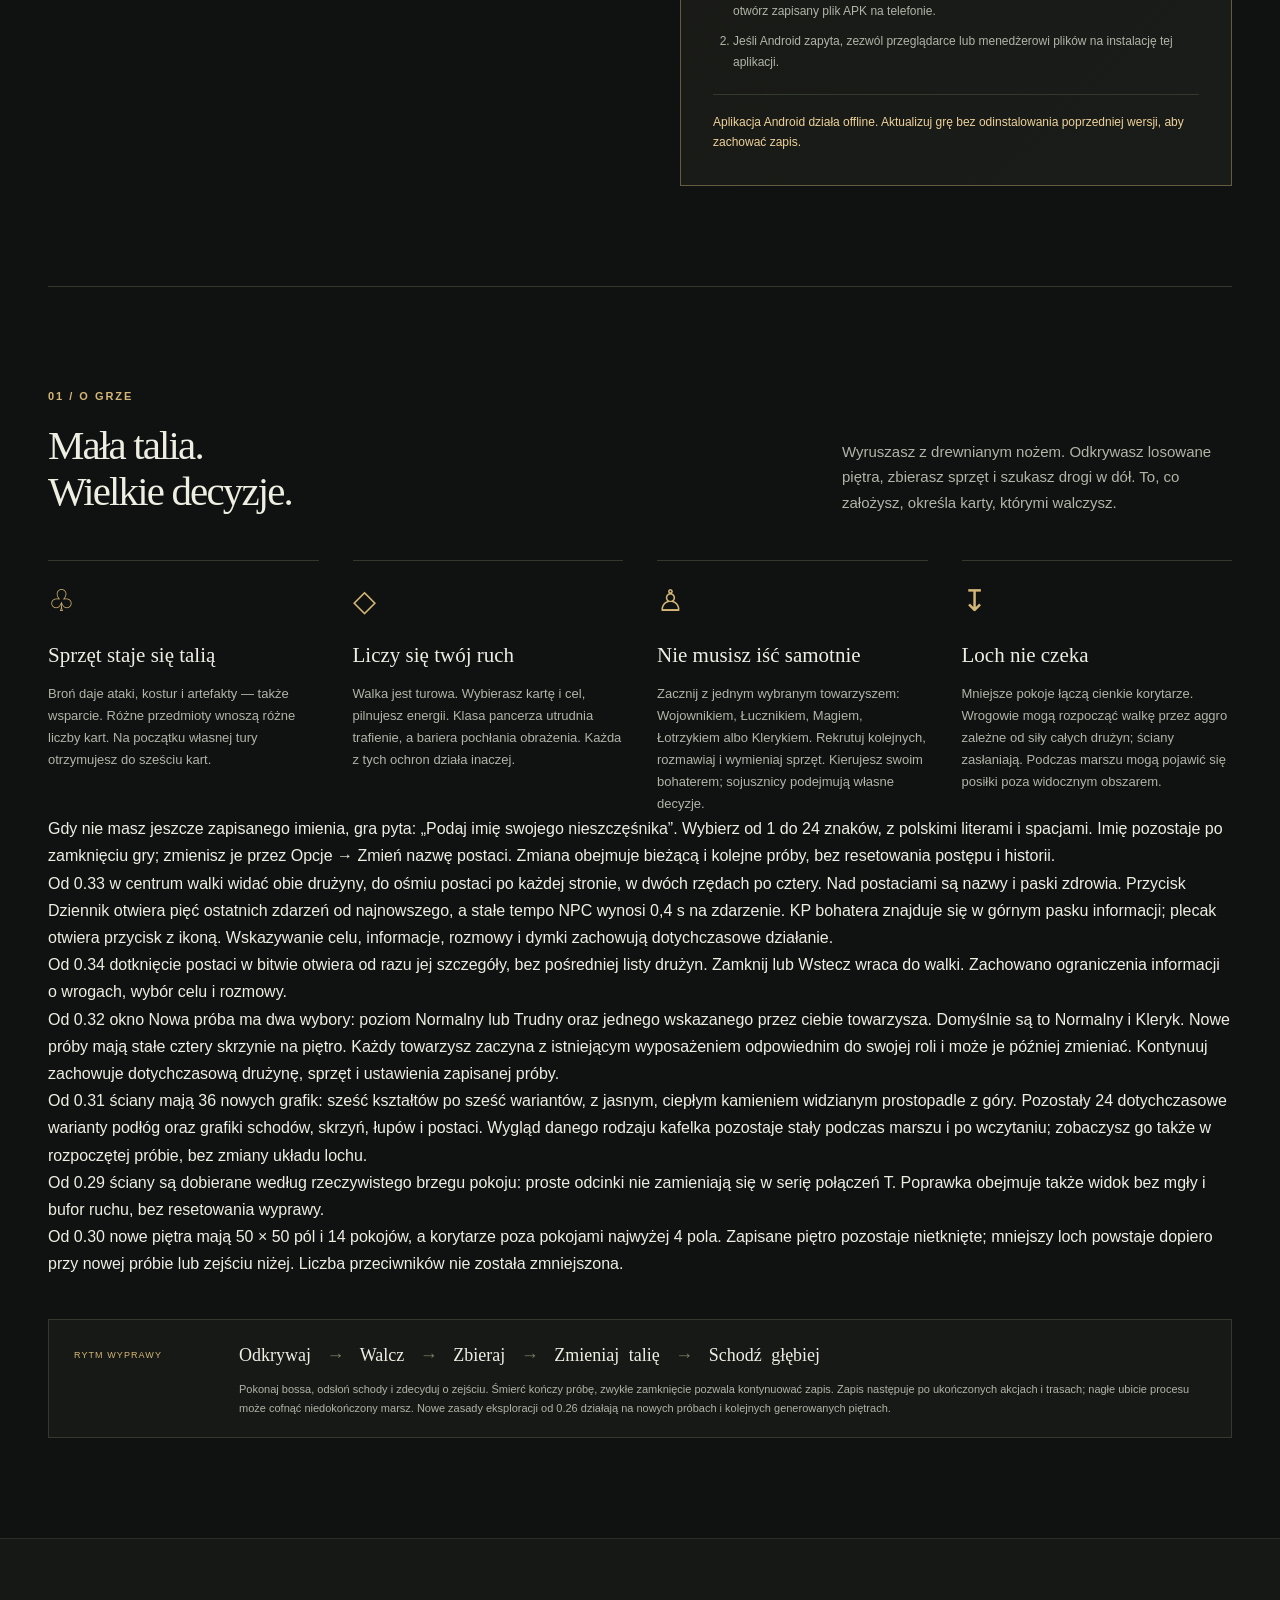
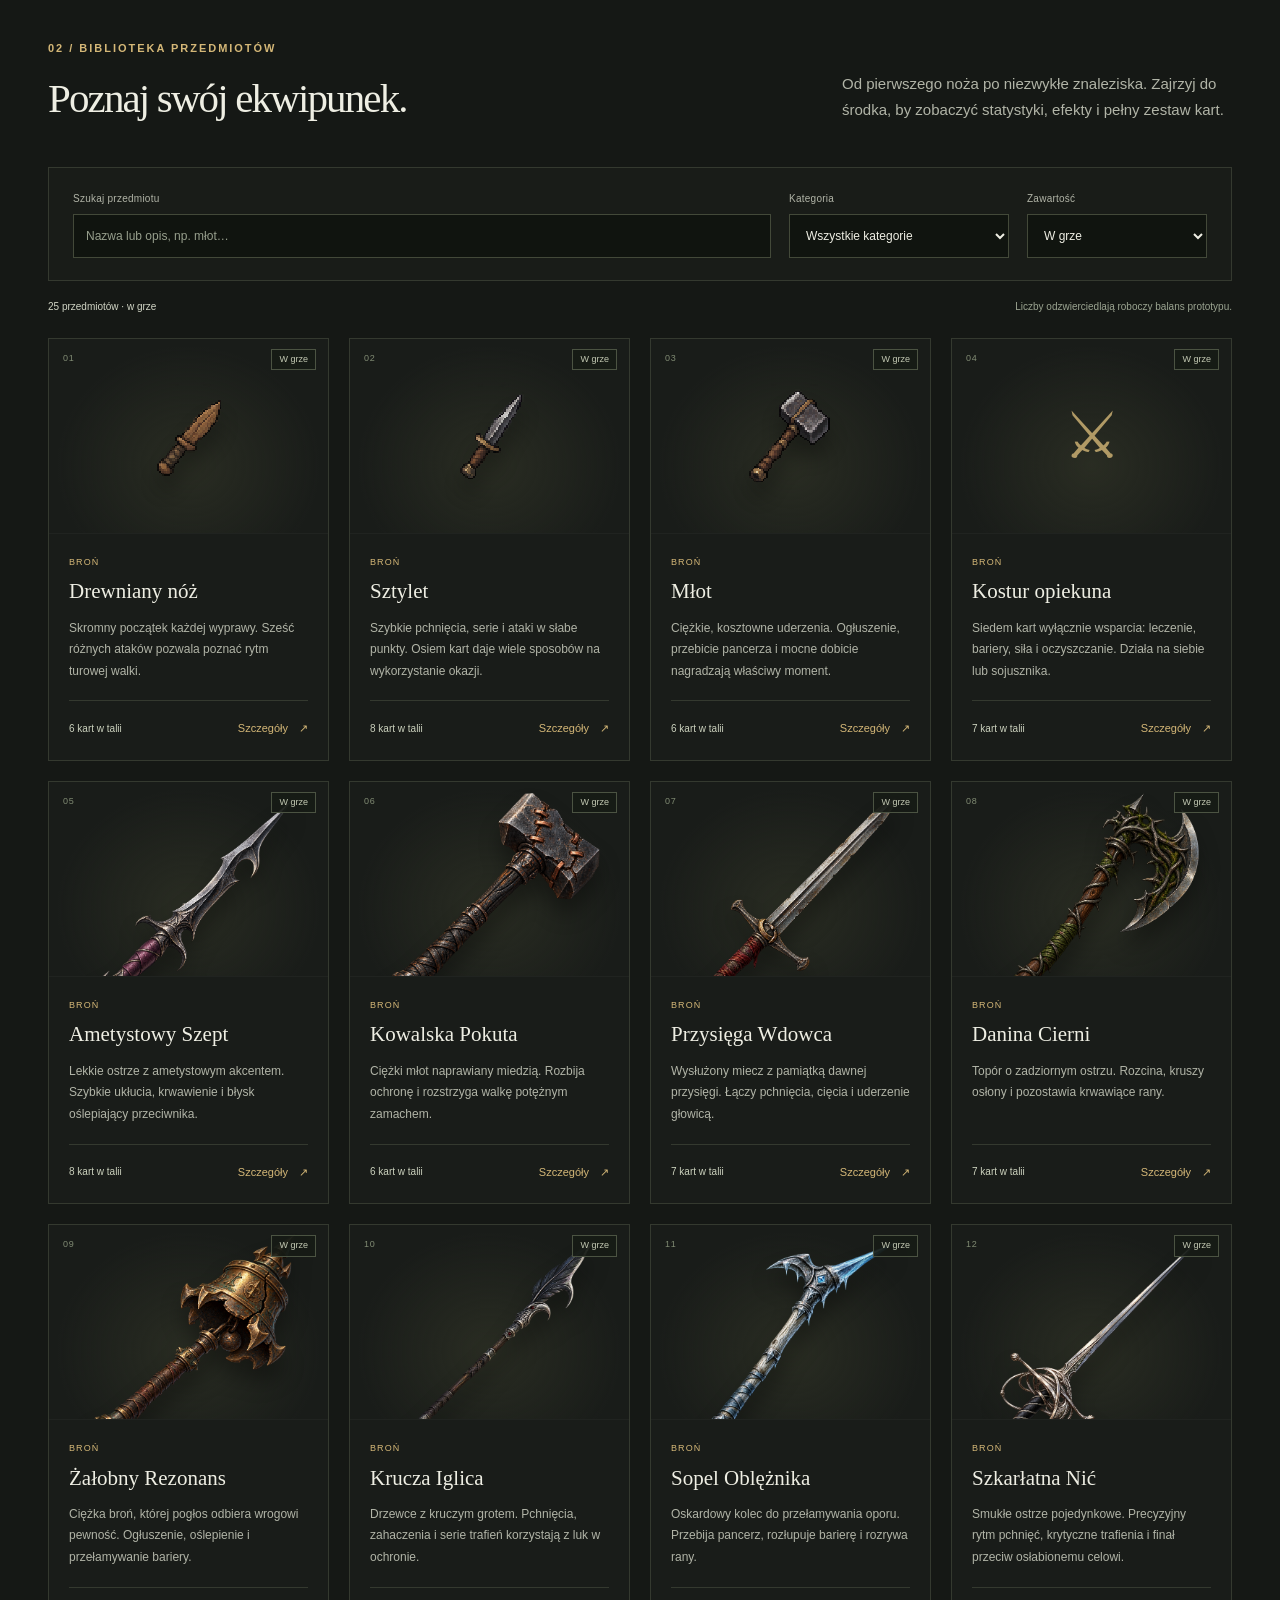
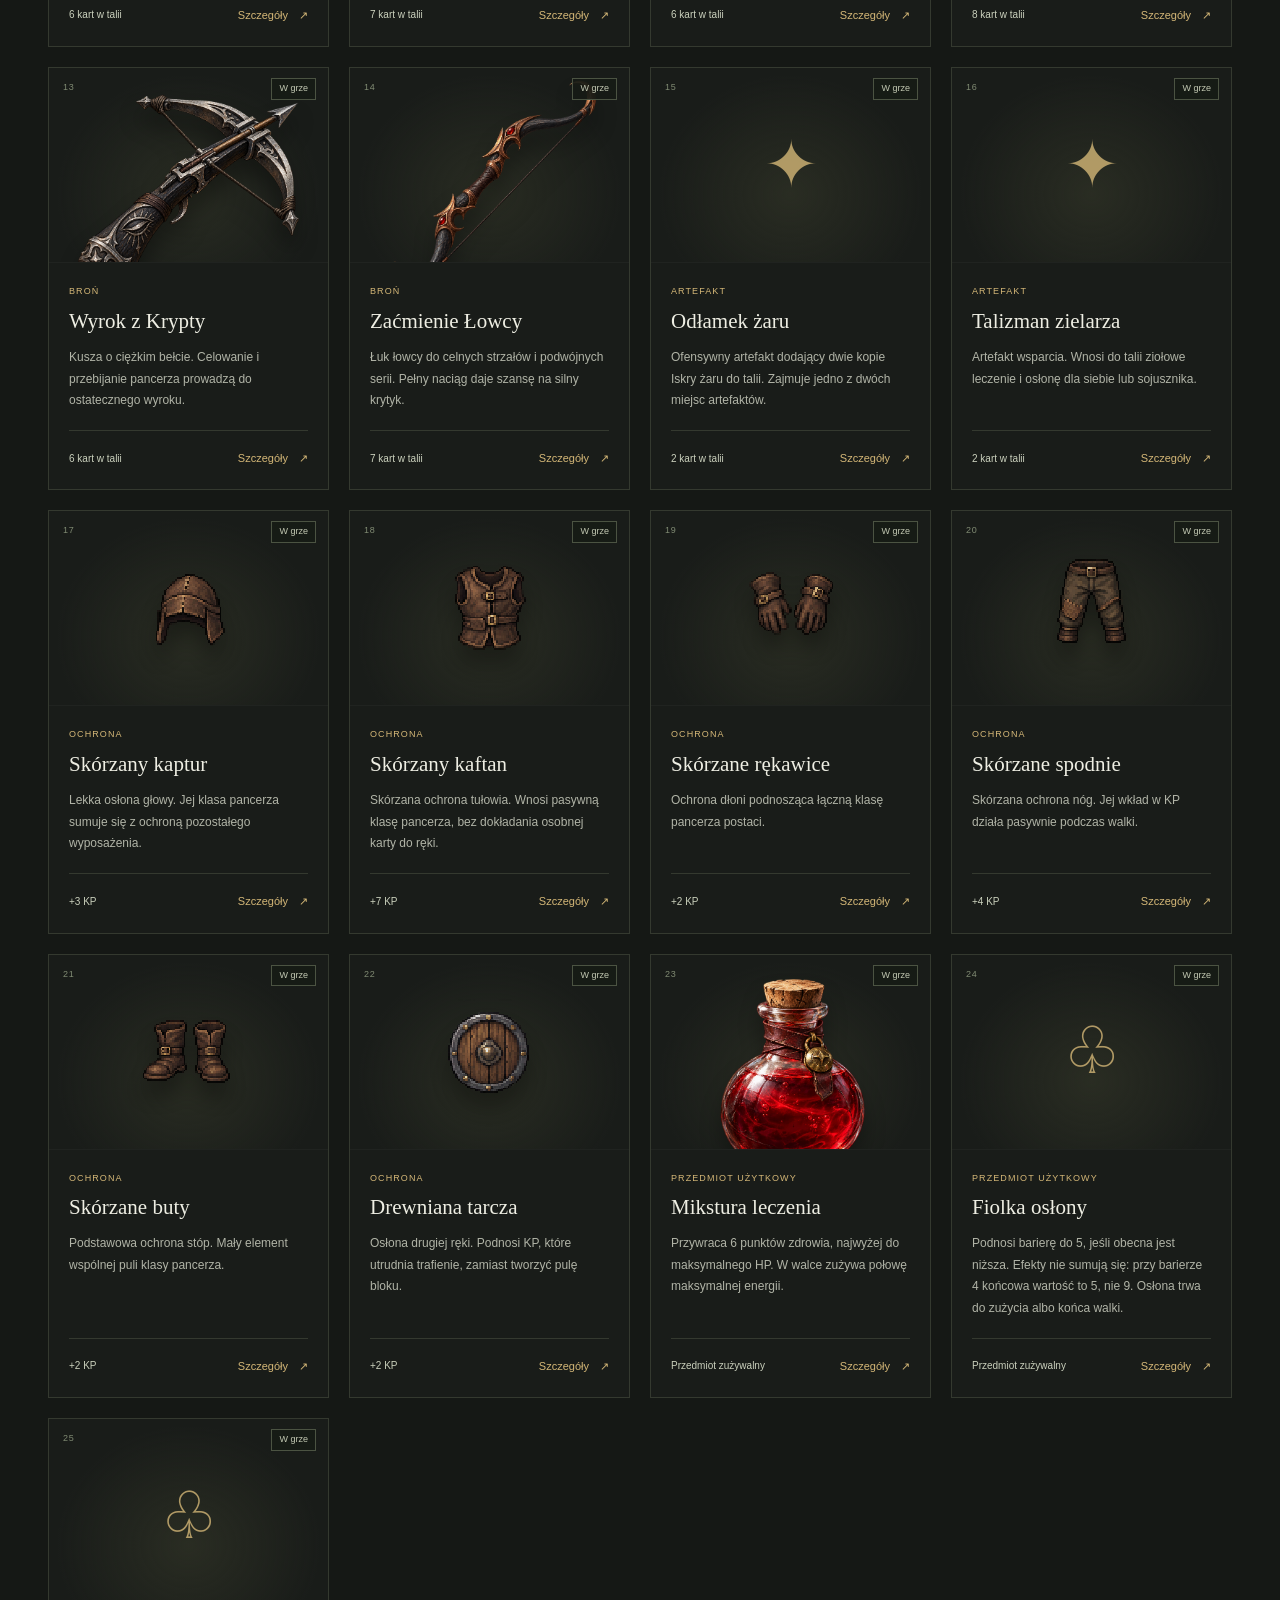
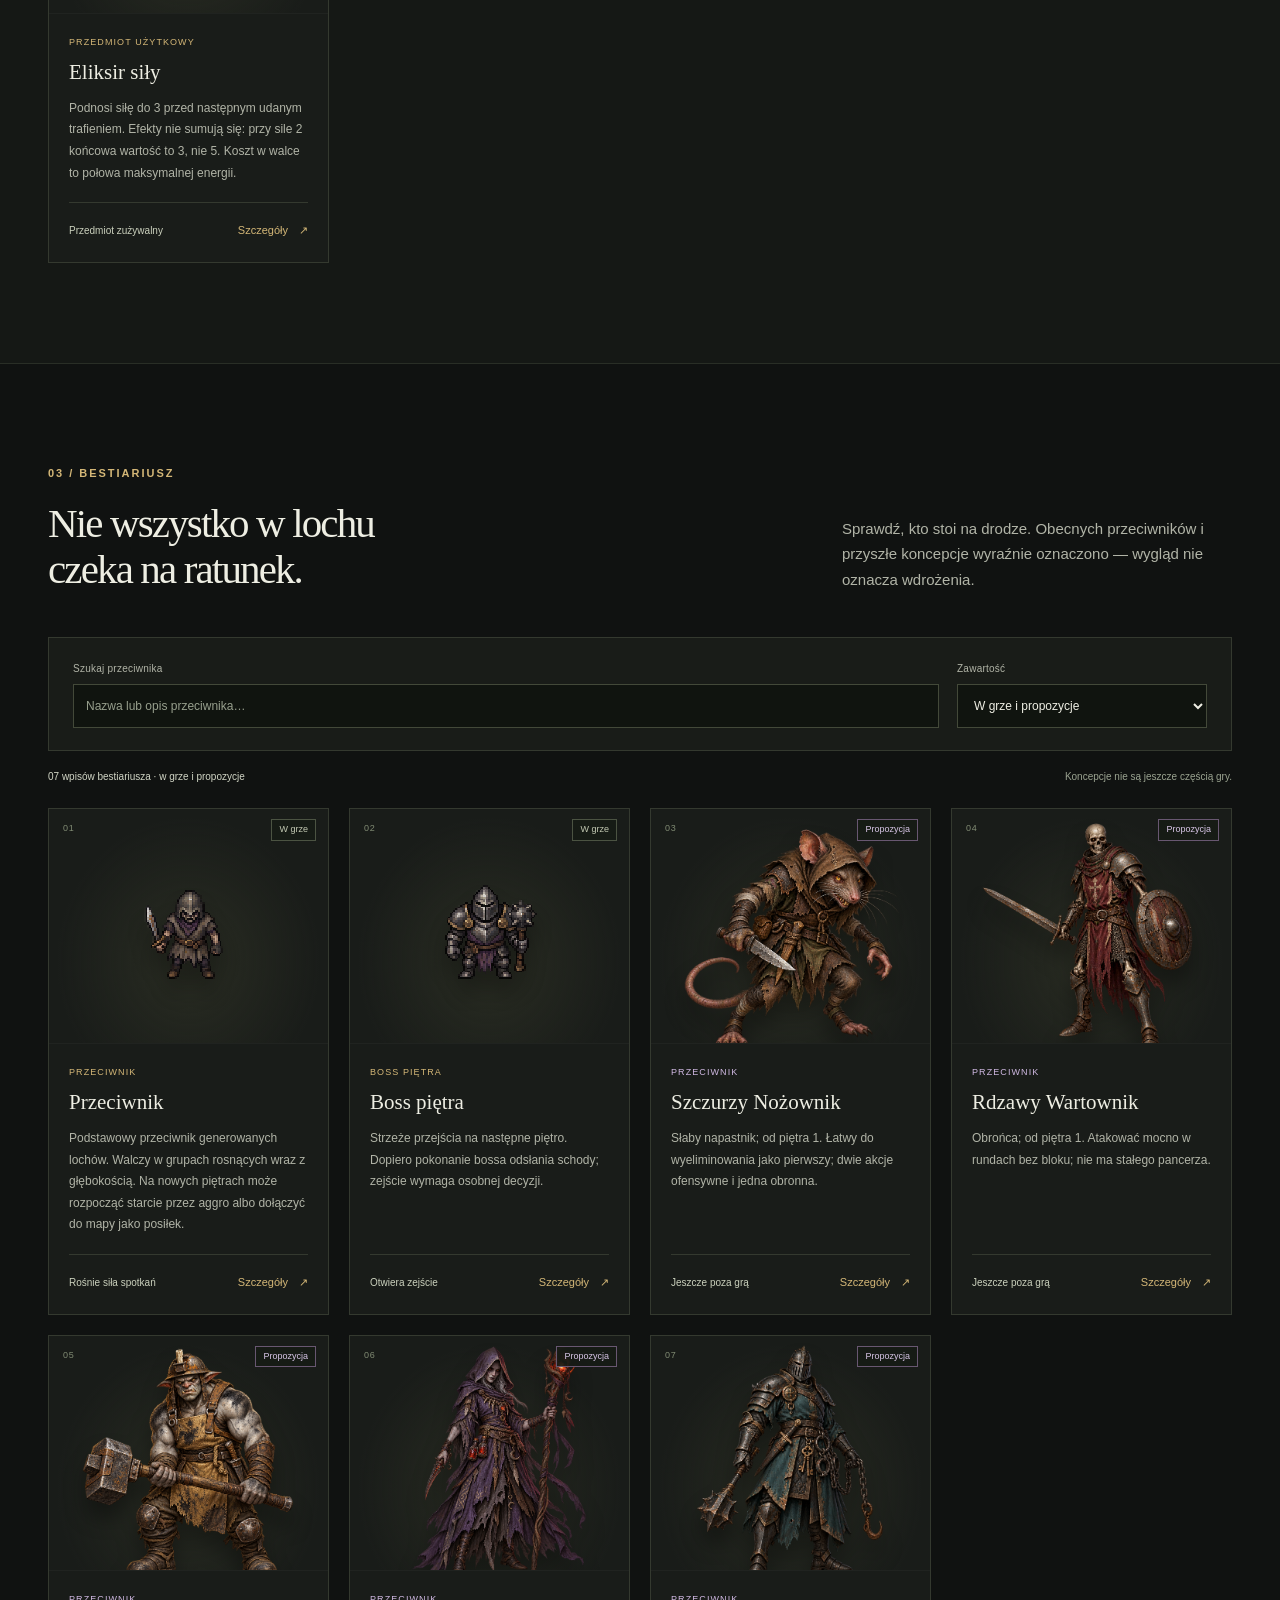
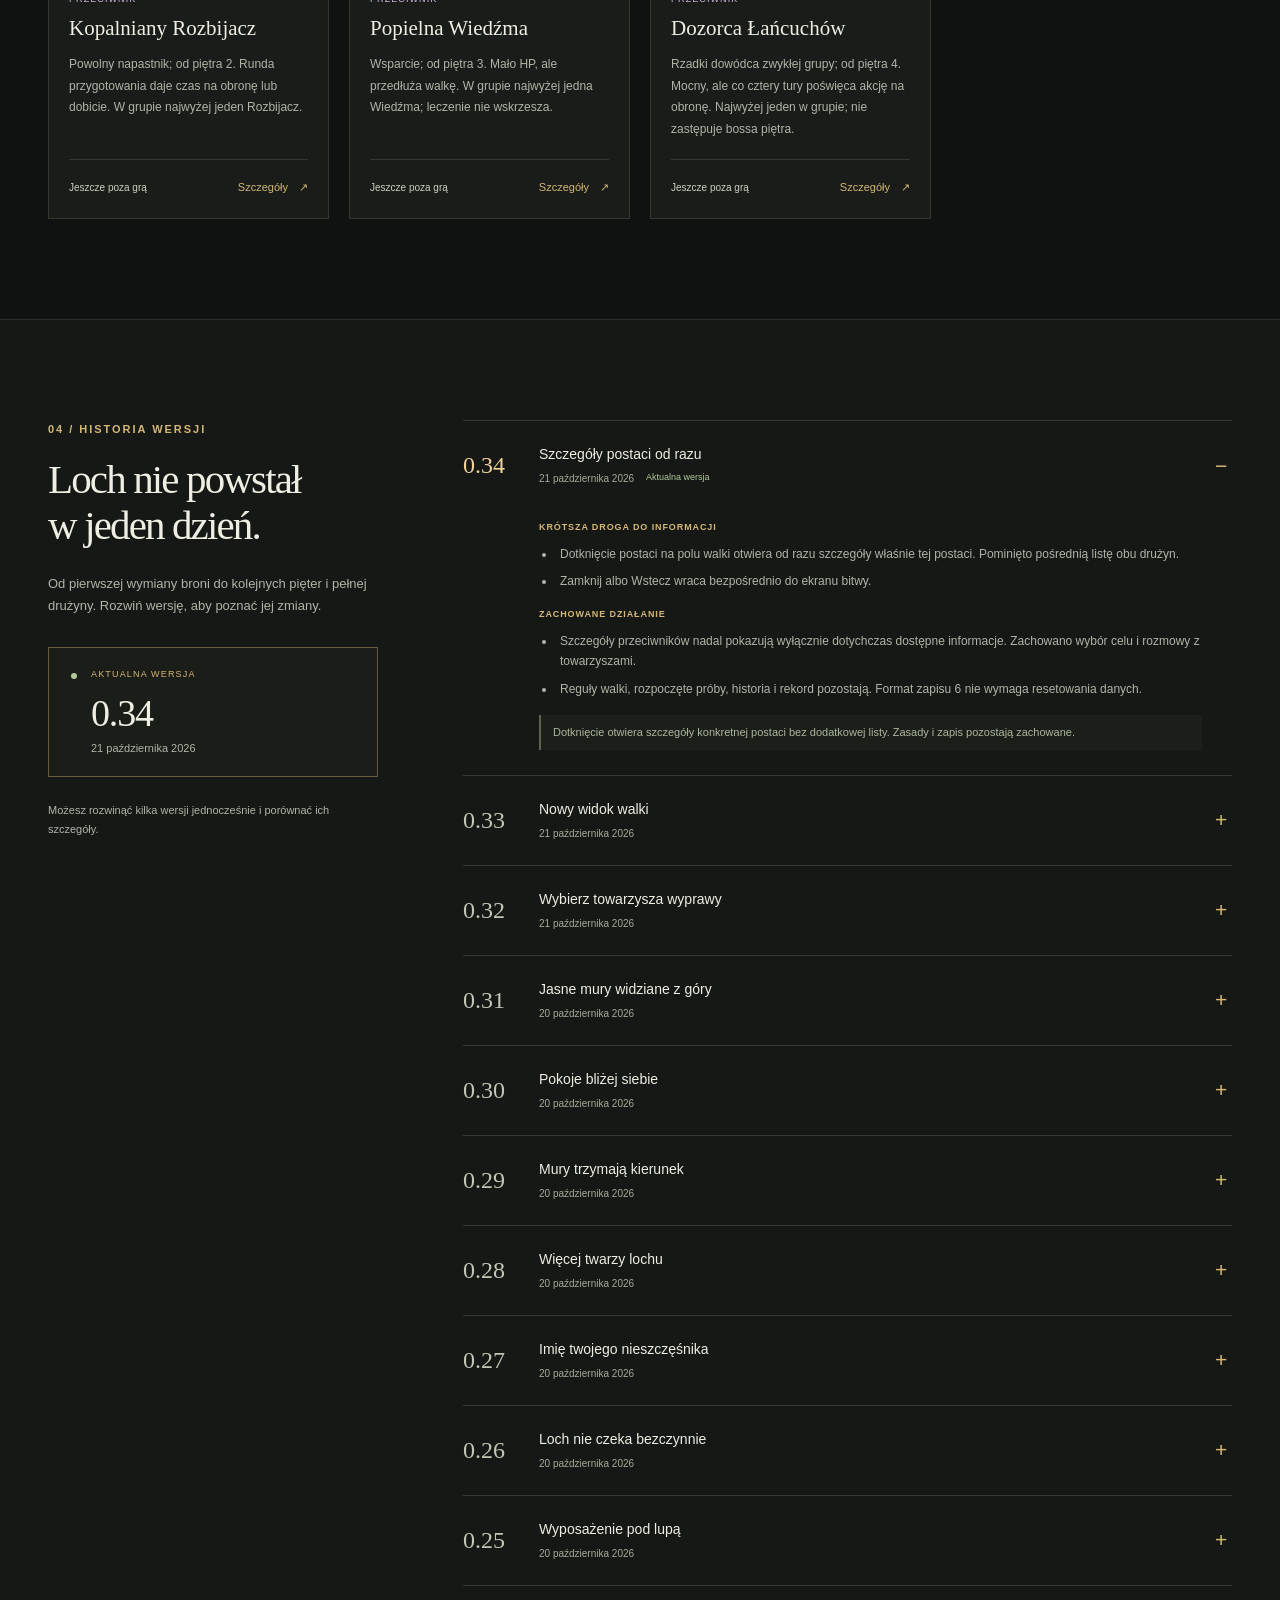
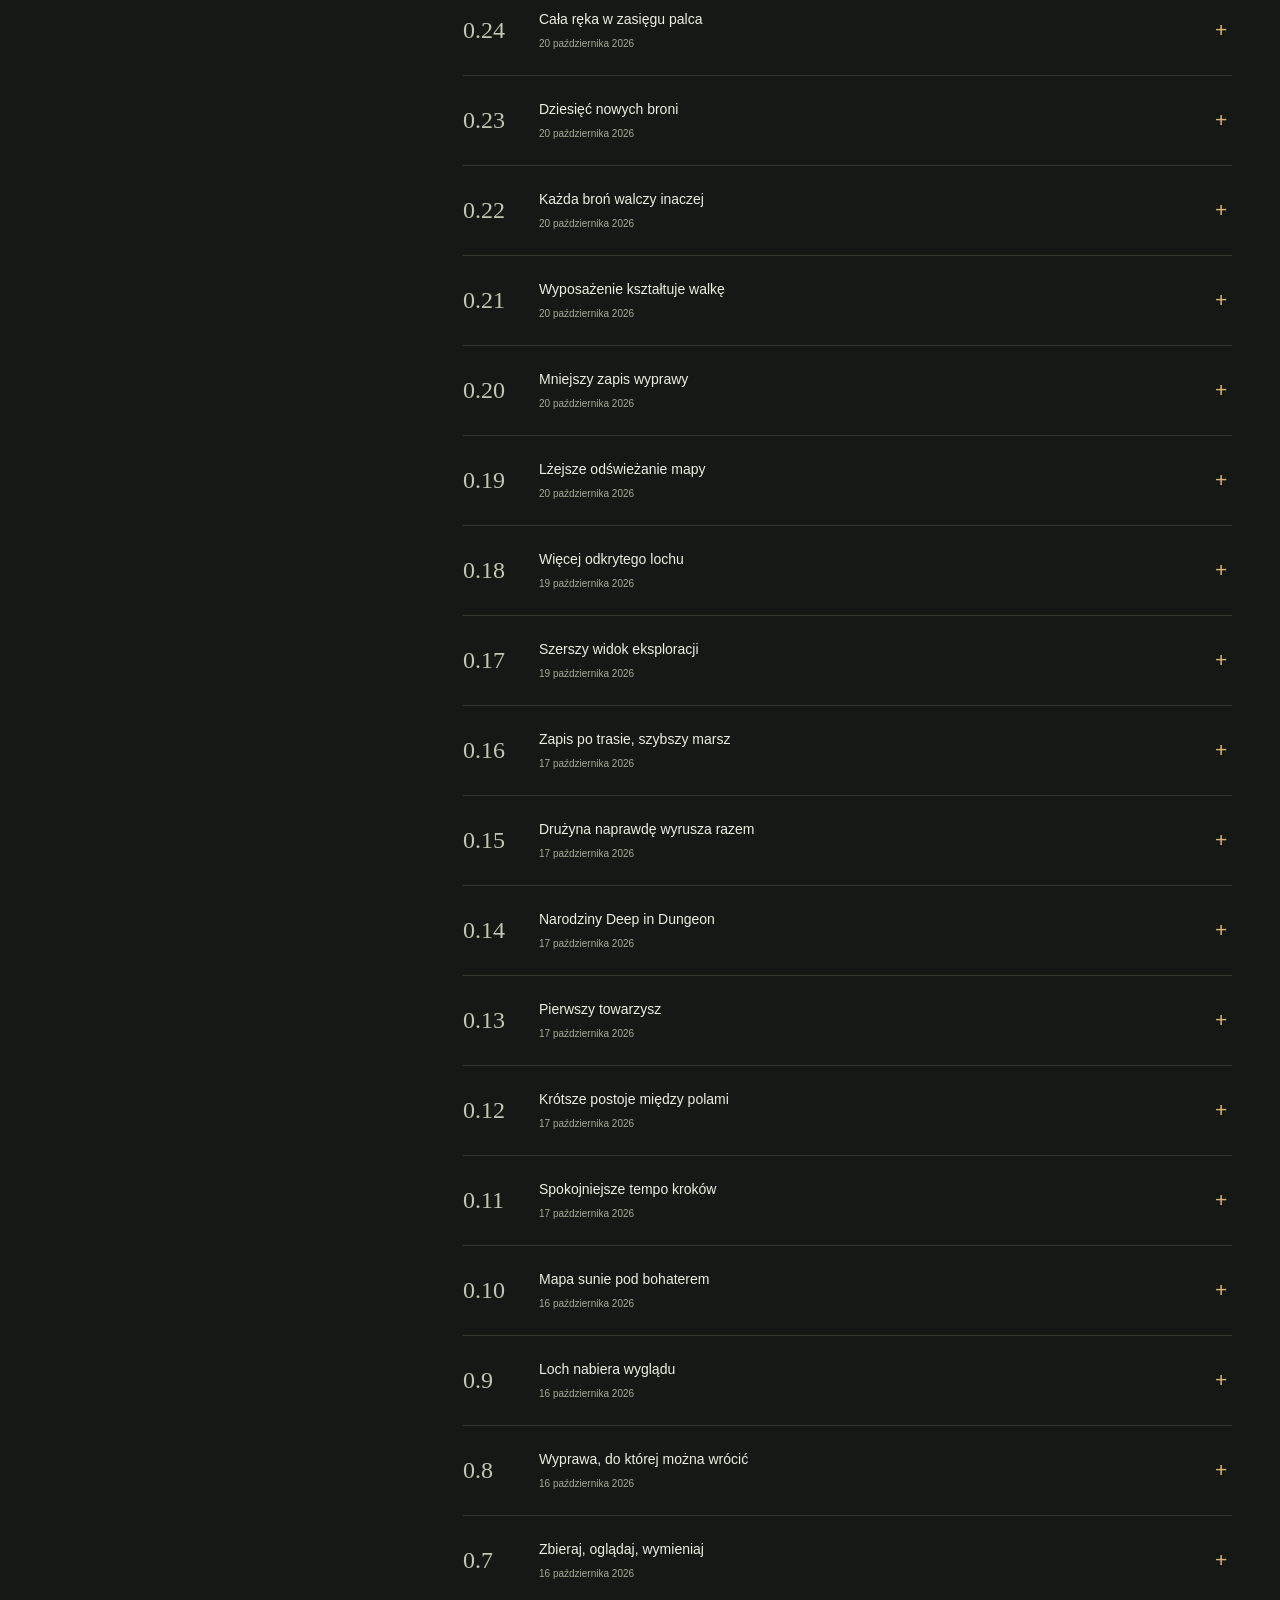
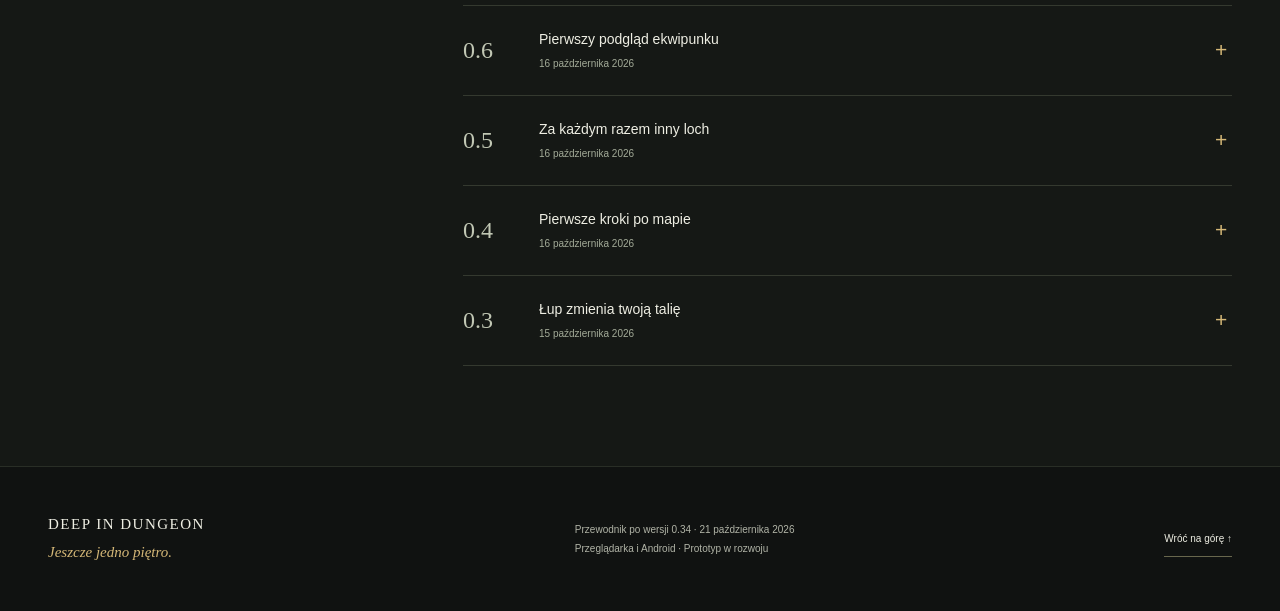
==== commit 7334afbd: "Opublikuj 0.34: szczegóły postaci bez pośredniej listy Jedno dotknięcie figury otwiera informacje ws" ====
--- a/index.html
+++ b/index.html
@@ -22,7 +22,7 @@
     <nav aria-label="Główne sekcje">
       <a href="#zagraj">Zagraj</a><a href="#o-grze">O grze</a><a href="#przedmioty">Przedmioty</a><a href="#bestiariusz">Bestiariusz</a><a href="#historia">Historia wersji</a>
     </nav>
-    <span class="header-version"><span class="status-dot"></span><span>Prototyp <span data-current-version>0.33</span></span></span>
+    <span class="header-version"><span class="status-dot"></span><span>Prototyp <span data-current-version>0.34</span></span></span>
   </header>
 
   <main id="main">
@@ -40,14 +40,14 @@
     </section>
 
     <div class="facts page-width" aria-label="Gra w liczbach">
-      <div><strong>25</strong><span>przedmiotów w grze</span></div><div><strong>6</strong><span>maks. kart w ręce gracza</span></div><div><strong>8</strong><span>osób w drużynie, łącznie z tobą</span></div><div><strong data-release-count>31</strong><span>udokumentowane wersje</span></div>
+      <div><strong>25</strong><span>przedmiotów w grze</span></div><div><strong>6</strong><span>maks. kart w ręce gracza</span></div><div><strong>8</strong><span>osób w drużynie, łącznie z tobą</span></div><div><strong data-release-count>32</strong><span>udokumentowane wersje</span></div>
     </div>
 
     <section class="section page-width play-section" id="zagraj" aria-labelledby="play-title">
       <div class="play-intro"><p class="eyebrow">ZAGRAJ / WYBIERZ WERSJĘ</p><h2 id="play-title">Twój pierwszy krok<br>w głąb lochu.</h2><p>Rozpocznij wyprawę w przeglądarce albo pobierz aplikację na Androida. Obie wersje korzystają z tych samych zasad gry.</p></div>
       <div class="play-choices">
       <div class="download-panel browser-panel">
-        <p class="eyebrow">PRZEGLĄDARKA · PROTOTYP 0.33</p>
+        <p class="eyebrow">PRZEGLĄDARKA · PROTOTYP 0.34</p>
         <a class="button button-gold" id="web-play" href="gra/">Graj w przeglądarce <span aria-hidden="true">↗</span></a>
         <p class="download-meta">Bez instalacji · Komputer i urządzenia z WebGL 2</p>
         <p class="browser-description">Kliknij i wejdź do lochu. Pierwsze uruchomienie wymaga pobrania plików gry. Najlepiej zacząć od aktualnego Chrome, Edge lub Firefox na komputerze.</p>
@@ -74,6 +74,7 @@
       </div>
       <p>Gdy nie masz jeszcze zapisanego imienia, gra pyta: „Podaj imię swojego nieszczęśnika”. Wybierz od 1 do 24 znaków, z polskimi literami i spacjami. Imię pozostaje po zamknięciu gry; zmienisz je przez Opcje → Zmień nazwę postaci. Zmiana obejmuje bieżącą i kolejne próby, bez resetowania postępu i historii.</p>
       <p>Od 0.33 w centrum walki widać obie drużyny, do ośmiu postaci po każdej stronie, w dwóch rzędach po cztery. Nad postaciami są nazwy i paski zdrowia. Przycisk Dziennik otwiera pięć ostatnich zdarzeń od najnowszego, a stałe tempo NPC wynosi 0,4 s na zdarzenie. KP bohatera znajduje się w górnym pasku informacji; plecak otwiera przycisk z ikoną. Wskazywanie celu, informacje, rozmowy i dymki zachowują dotychczasowe działanie.</p>
+      <p>Od 0.34 dotknięcie postaci w bitwie otwiera od razu jej szczegóły, bez pośredniej listy drużyn. Zamknij lub Wstecz wraca do walki. Zachowano ograniczenia informacji o wrogach, wybór celu i rozmowy.</p>
       <p>Od 0.32 okno Nowa próba ma dwa wybory: poziom Normalny lub Trudny oraz jednego wskazanego przez ciebie towarzysza. Domyślnie są to Normalny i Kleryk. Nowe próby mają stałe cztery skrzynie na piętro. Każdy towarzysz zaczyna z istniejącym wyposażeniem odpowiednim do swojej roli i może je później zmieniać. Kontynuuj zachowuje dotychczasową drużynę, sprzęt i ustawienia zapisanej próby.</p>
       <p>Od 0.31 ściany mają 36 nowych grafik: sześć kształtów po sześć wariantów, z jasnym, ciepłym kamieniem widzianym prostopadle z góry. Pozostały 24 dotychczasowe warianty podłóg oraz grafiki schodów, skrzyń, łupów i postaci. Wygląd danego rodzaju kafelka pozostaje stały podczas marszu i po wczytaniu; zobaczysz go także w rozpoczętej próbie, bez zmiany układu lochu.</p>
       <p>Od 0.29 ściany są dobierane według rzeczywistego brzegu pokoju: proste odcinki nie zamieniają się w serię połączeń T. Poprawka obejmuje także widok bez mgły i bufor ruchu, bez resetowania wyprawy.</p>
@@ -106,14 +107,14 @@
 
     <section class="history-section section" id="historia" aria-labelledby="history-title">
       <div class="page-width history-layout">
-        <div class="history-intro"><p class="eyebrow">04 / HISTORIA WERSJI</p><h2 id="history-title">Loch nie powstał<br>w jeden dzień.</h2><p>Od pierwszej wymiany broni do kolejnych pięter i pełnej drużyny. Rozwiń wersję, aby poznać jej zmiany.</p><div class="current-release"><span class="status-dot"></span><span>AKTUALNA WERSJA<strong data-current-version>0.33</strong><small data-current-date>21 października 2026</small></span></div><p class="history-help">Możesz rozwinąć kilka wersji jednocześnie i porównać ich szczegóły.</p></div>
+        <div class="history-intro"><p class="eyebrow">04 / HISTORIA WERSJI</p><h2 id="history-title">Loch nie powstał<br>w jeden dzień.</h2><p>Od pierwszej wymiany broni do kolejnych pięter i pełnej drużyny. Rozwiń wersję, aby poznać jej zmiany.</p><div class="current-release"><span class="status-dot"></span><span>AKTUALNA WERSJA<strong data-current-version>0.34</strong><small data-current-date>21 października 2026</small></span></div><p class="history-help">Możesz rozwinąć kilka wersji jednocześnie i porównać ich szczegóły.</p></div>
         <div id="releases" class="releases"></div>
       </div>
     </section>
     <noscript><p class="noscript page-width">Katalogi i historia wymagają włączonego JavaScript. Włącz go w przeglądarce i otwórz stronę ponownie. Link do pobrania APK działa również bez JavaScript.</p></noscript>
   </main>
 
-  <footer class="site-footer page-width"><div class="footer-title">DEEP IN DUNGEON<span>Jeszcze jedno piętro.</span></div><div><p>Przewodnik po wersji <span data-current-version>0.33</span> · <span data-current-date>21 października 2026</span></p><p>Przeglądarka i Android · Prototyp w rozwoju</p></div><a class="text-link" href="#start">Wróć na górę ↑</a></footer>
+  <footer class="site-footer page-width"><div class="footer-title">DEEP IN DUNGEON<span>Jeszcze jedno piętro.</span></div><div><p>Przewodnik po wersji <span data-current-version>0.34</span> · <span data-current-date>21 października 2026</span></p><p>Przeglądarka i Android · Prototyp w rozwoju</p></div><a class="text-link" href="#start">Wróć na górę ↑</a></footer>
 
   <dialog id="entry-dialog" aria-labelledby="dialog-title">
     <div class="dialog-toolbar"><span class="eyebrow">KSIĘGA LOCHÓW / SZCZEGÓŁY</span><button type="button" id="close-dialog" class="close-button" aria-label="Zamknij szczegóły">✕</button></div>
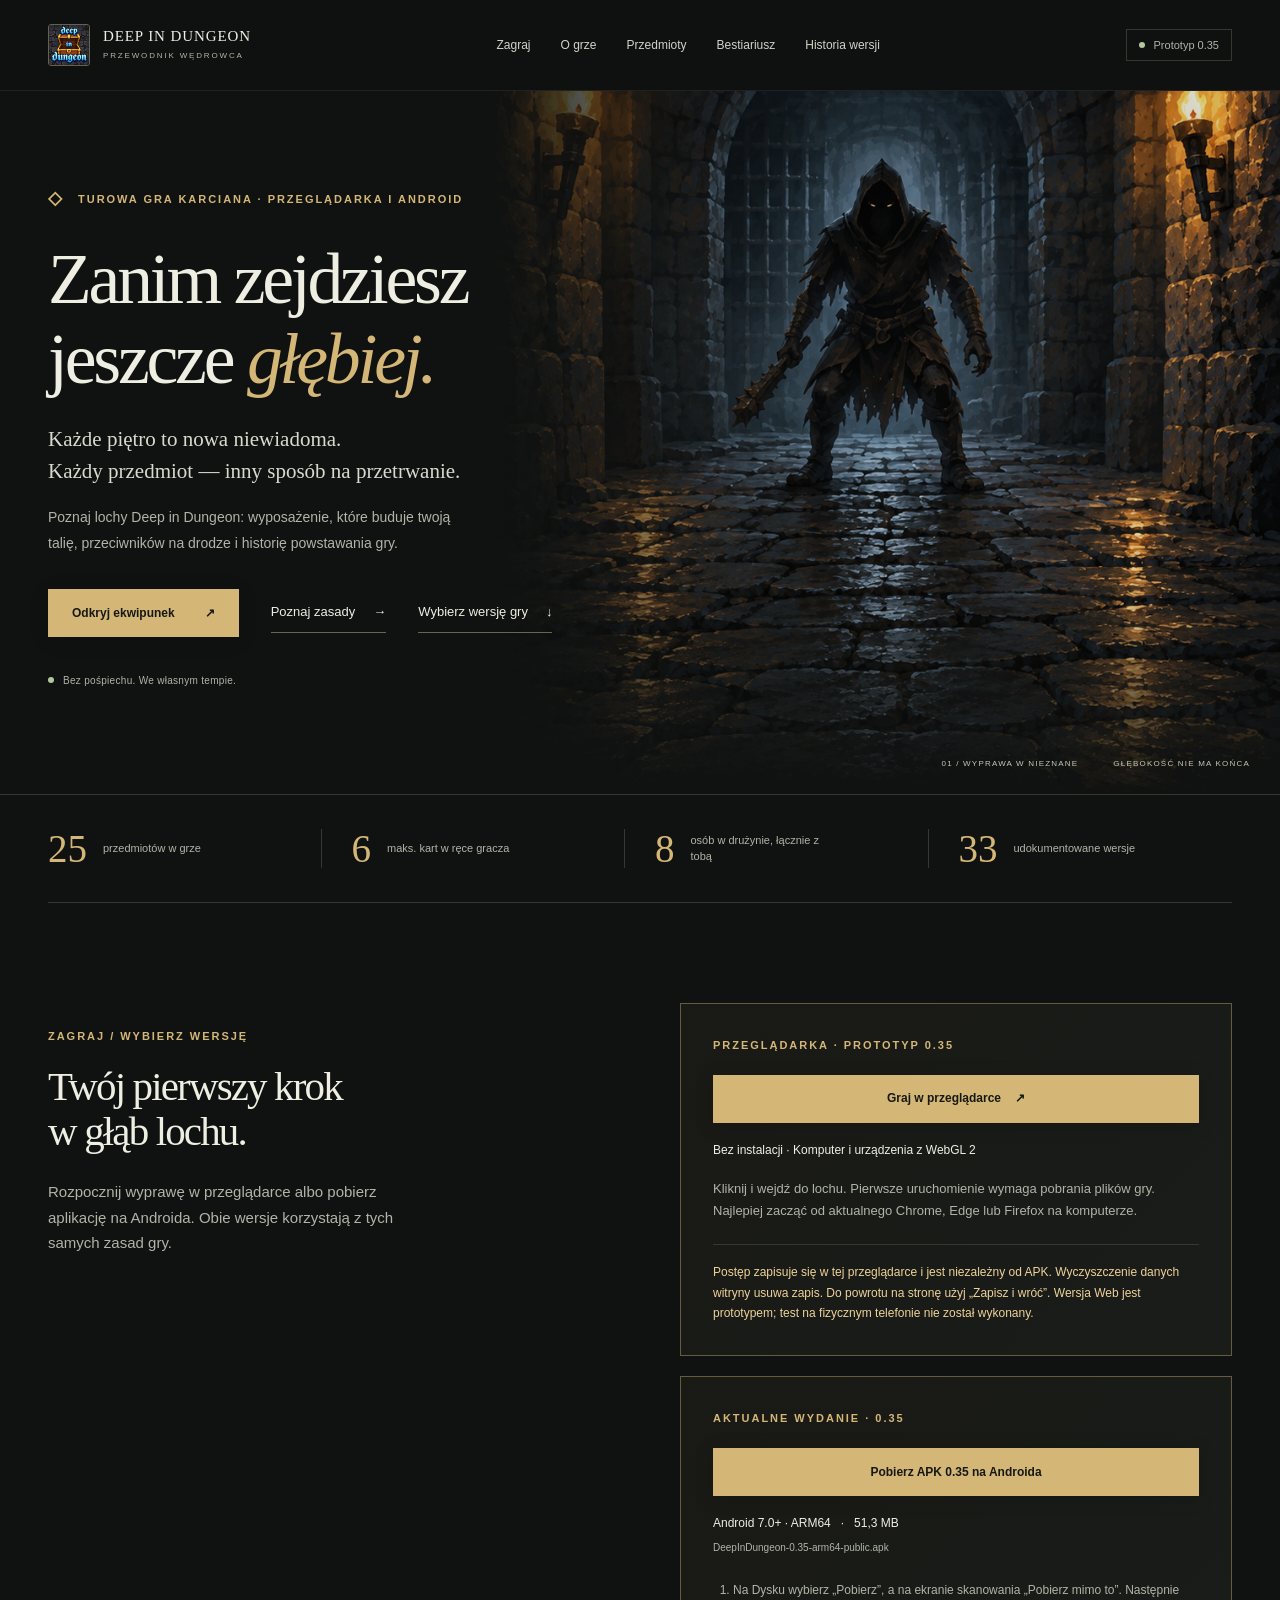
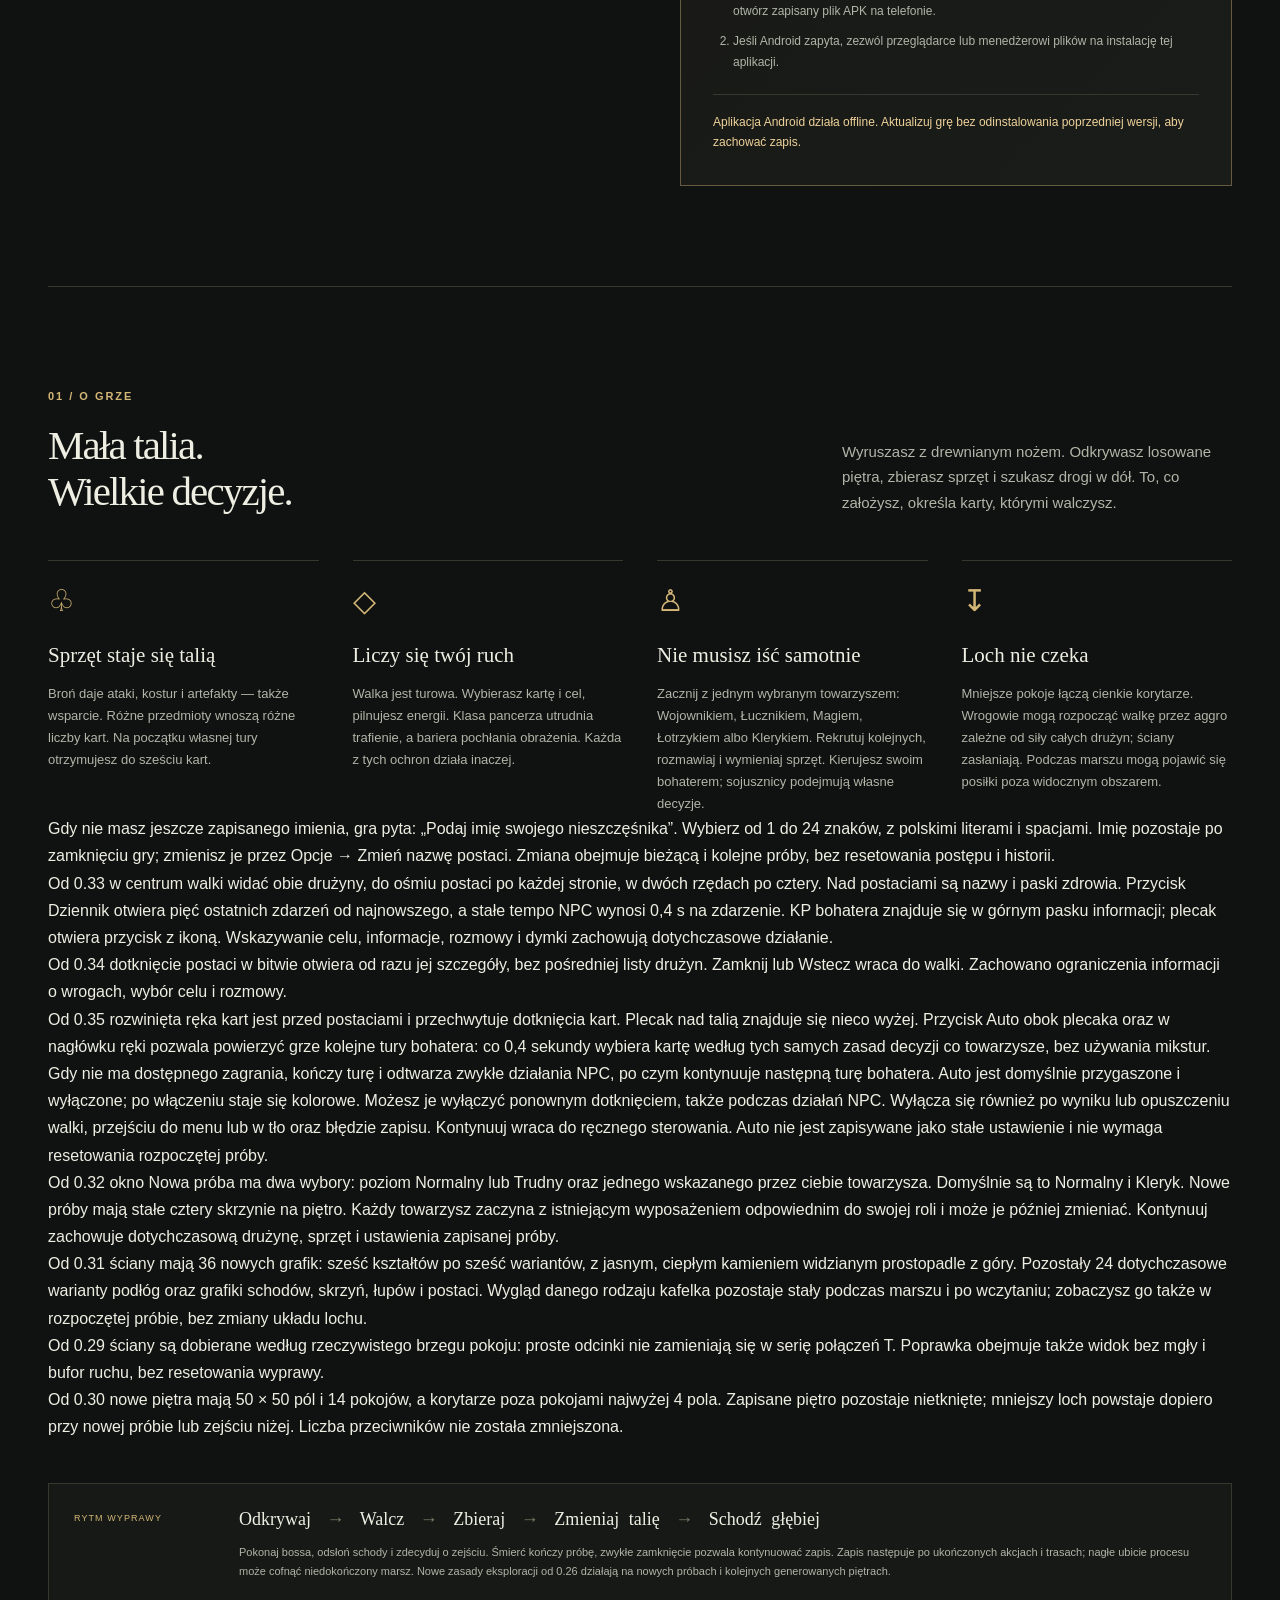
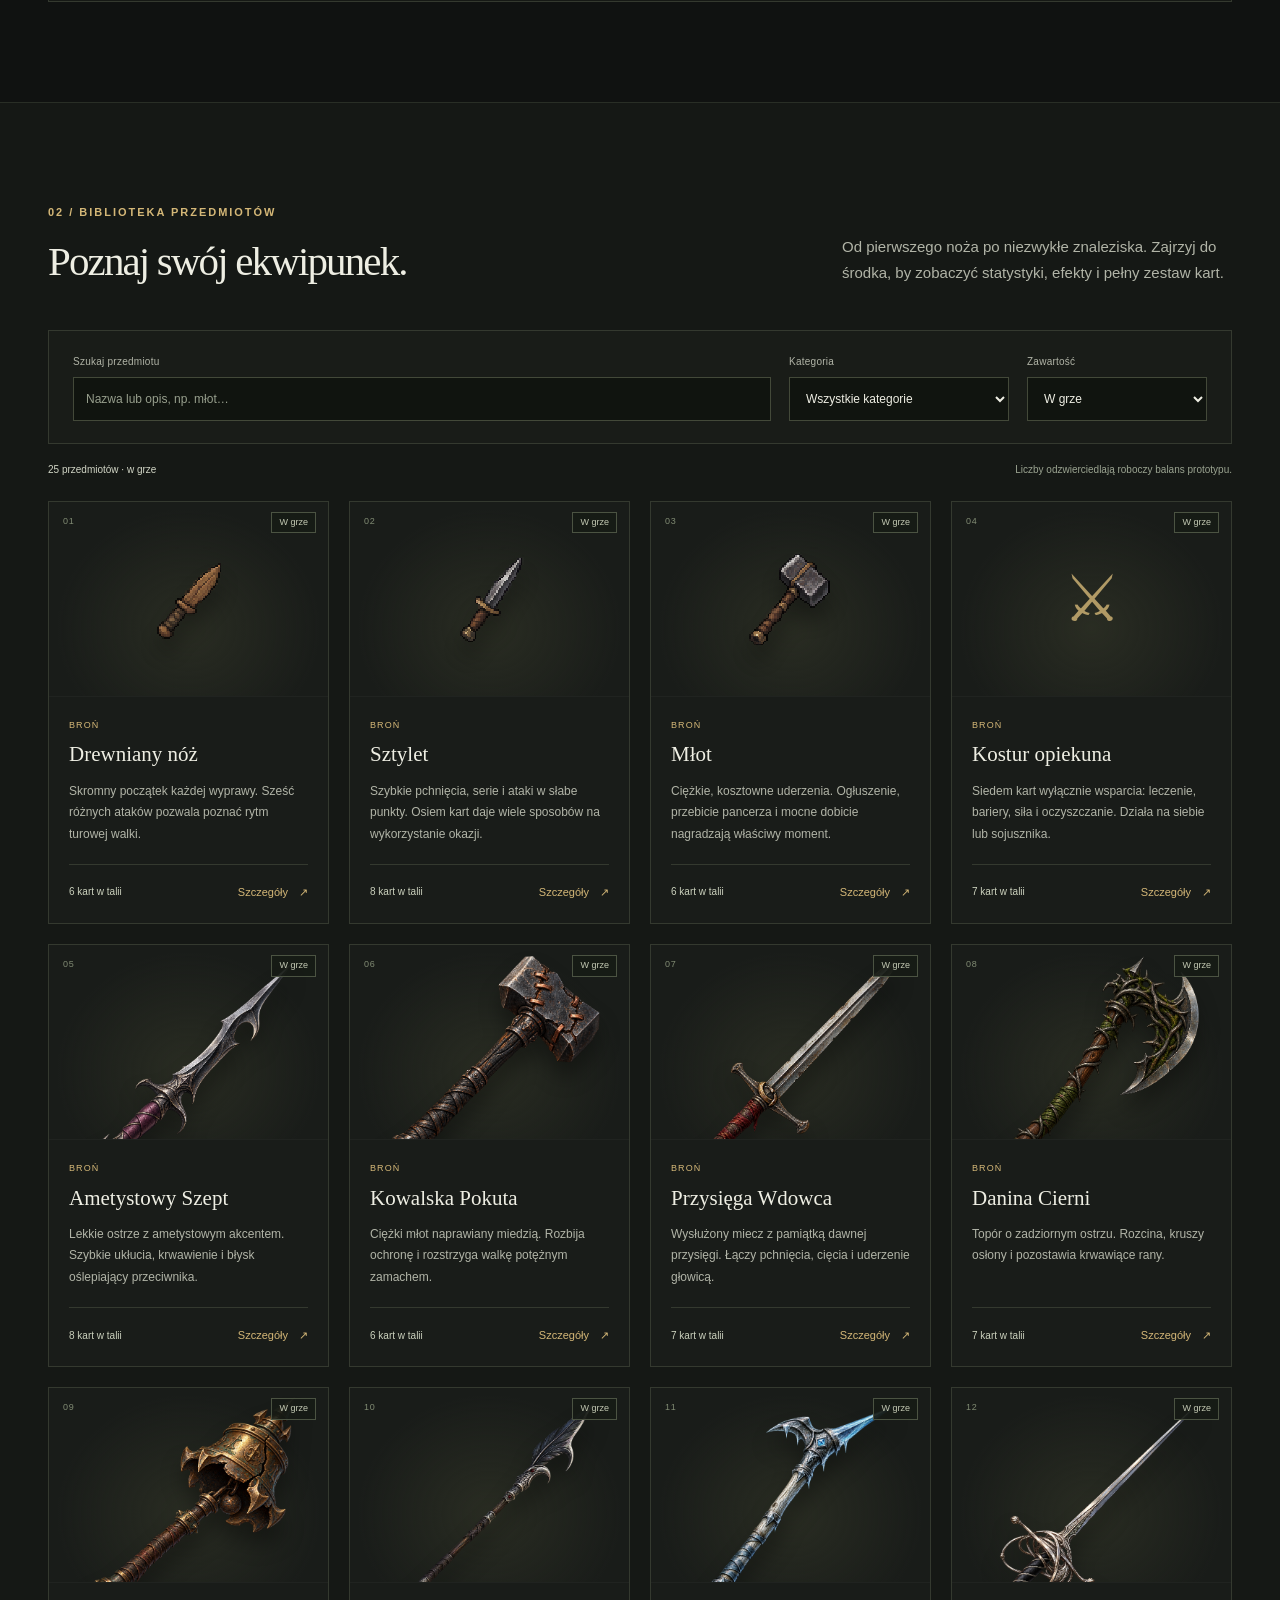
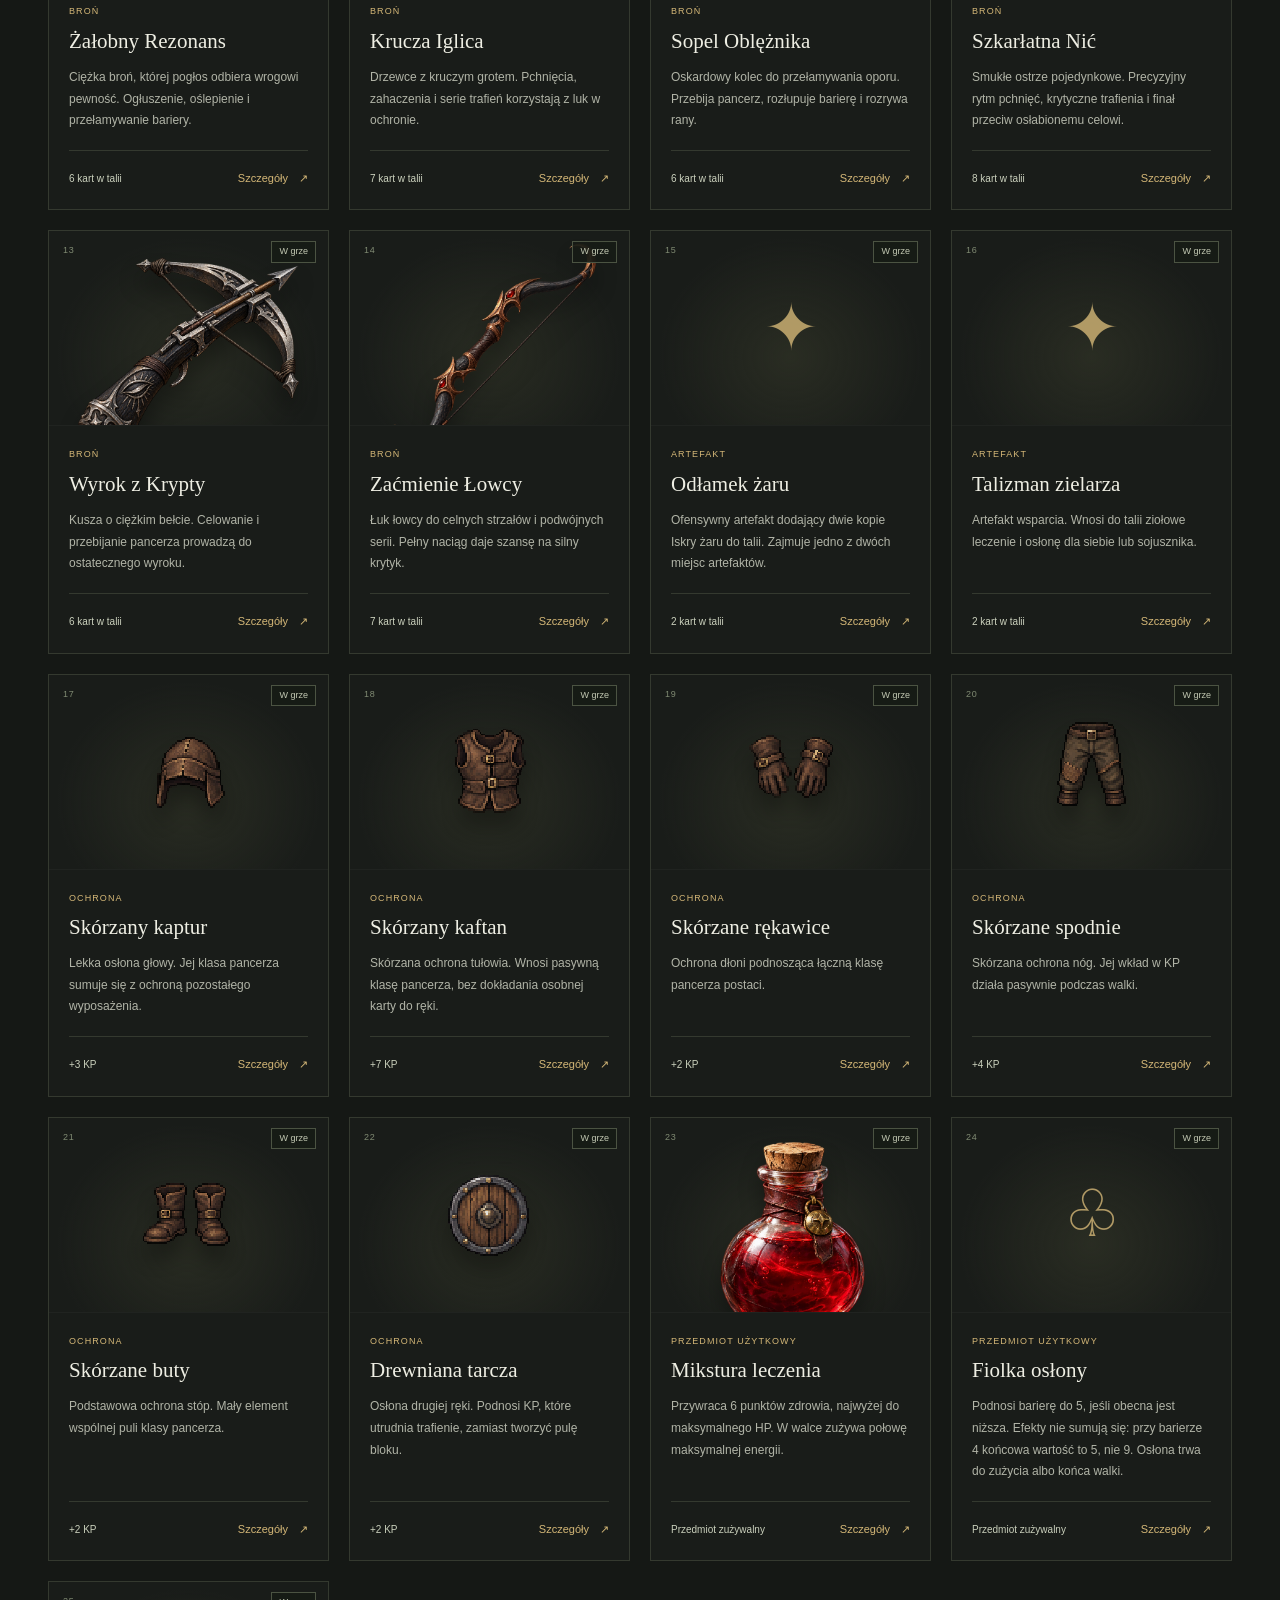
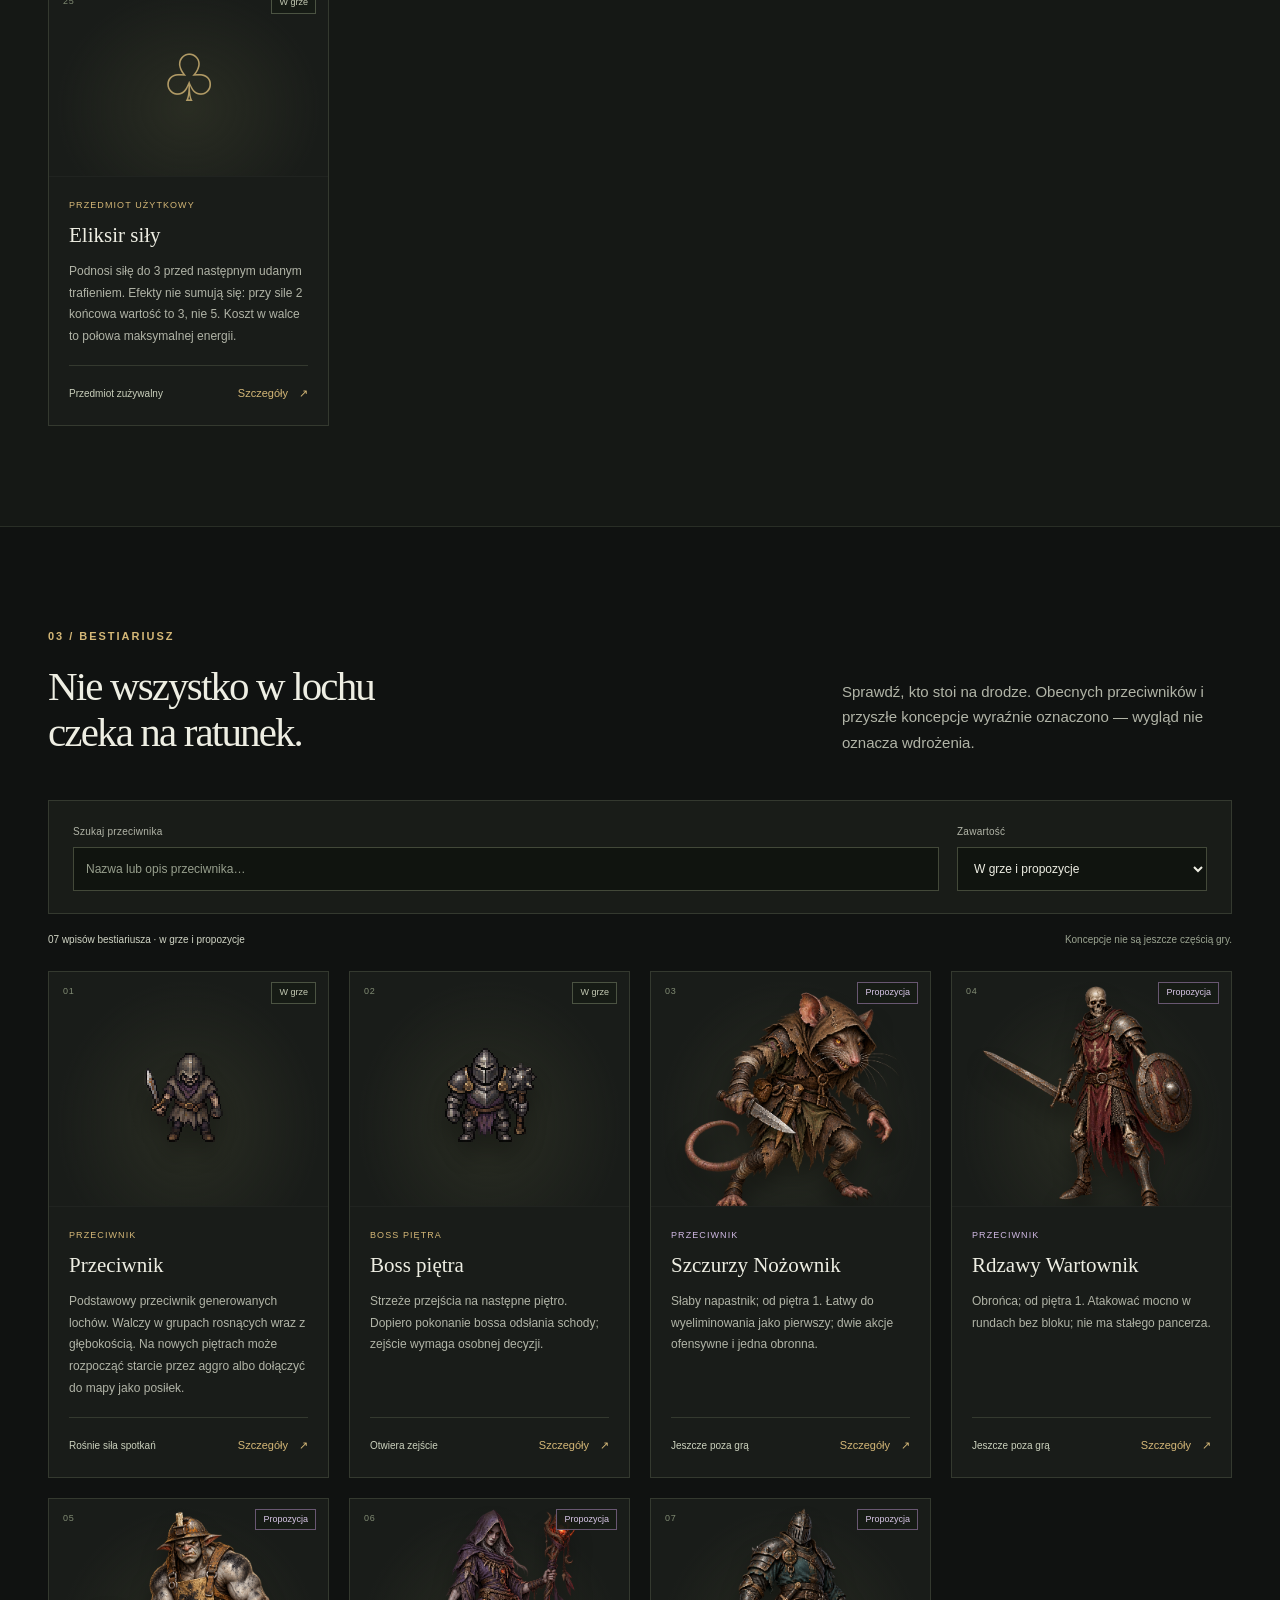
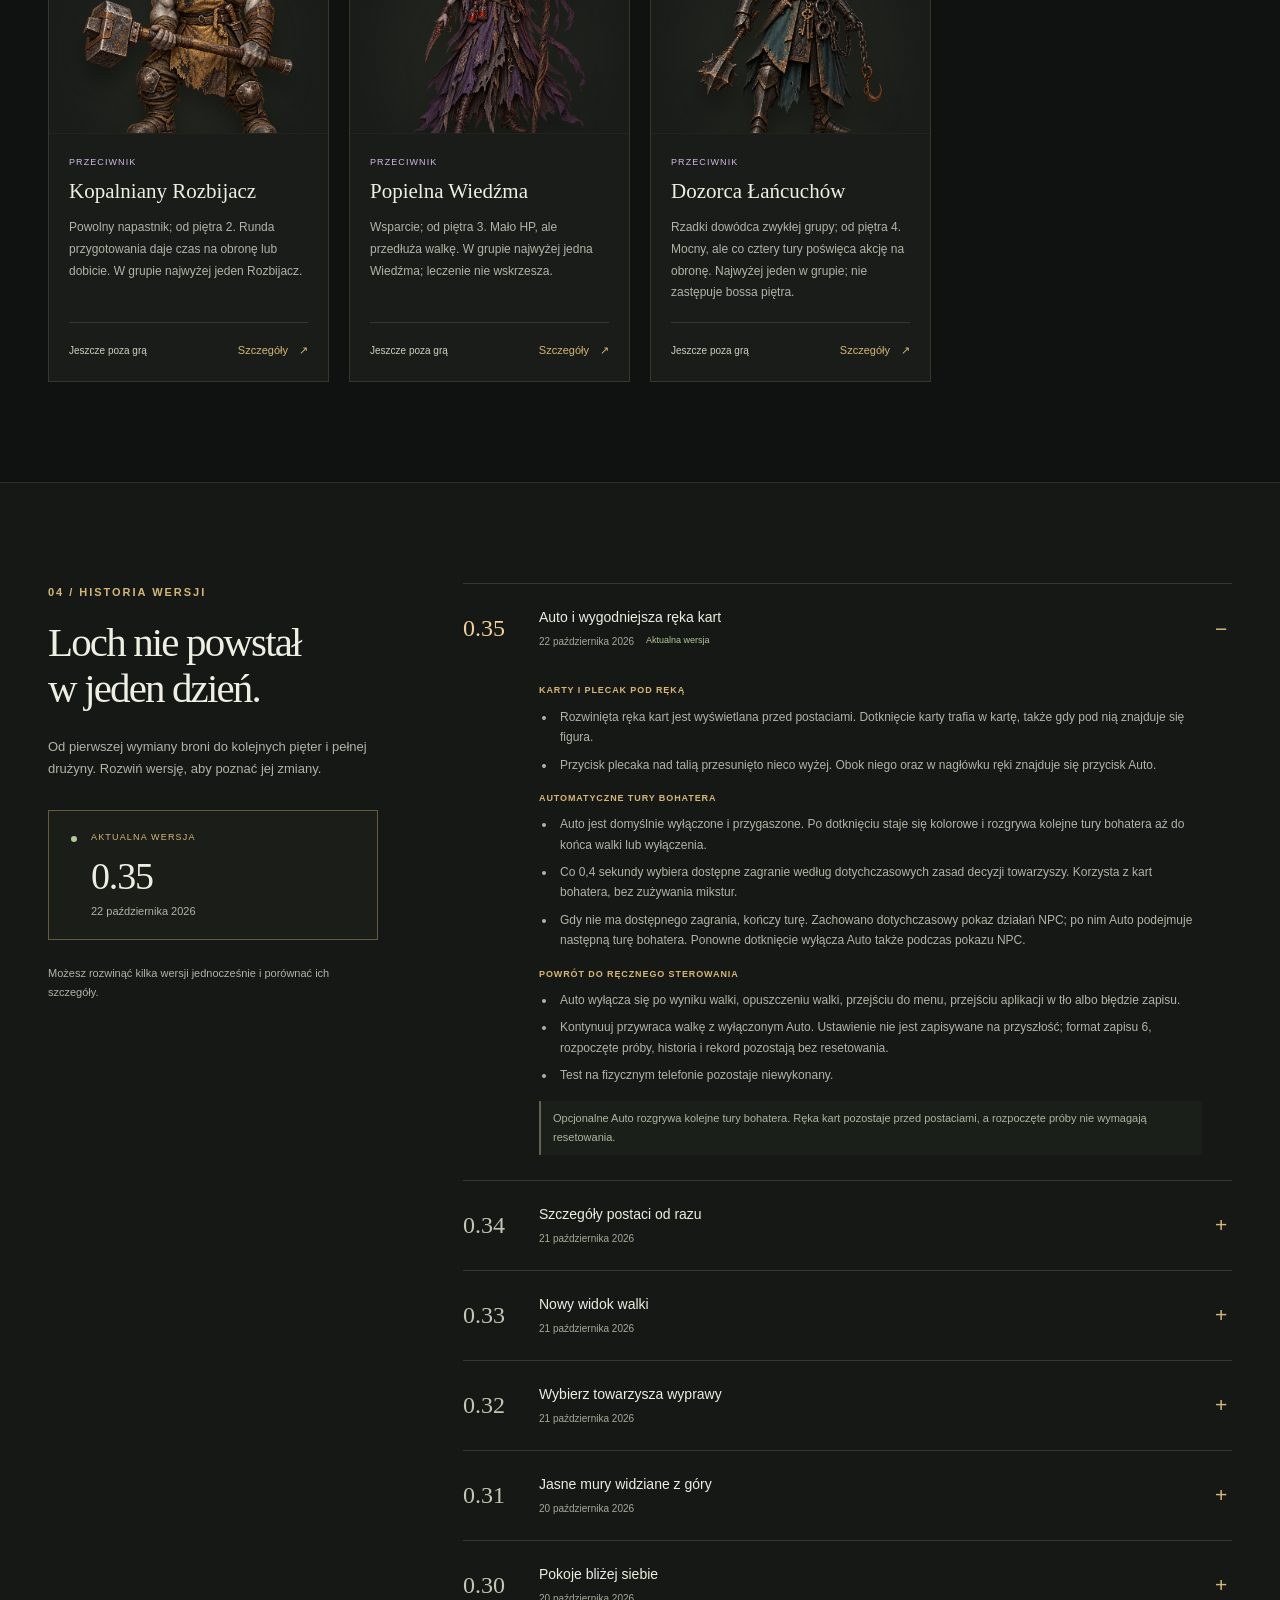
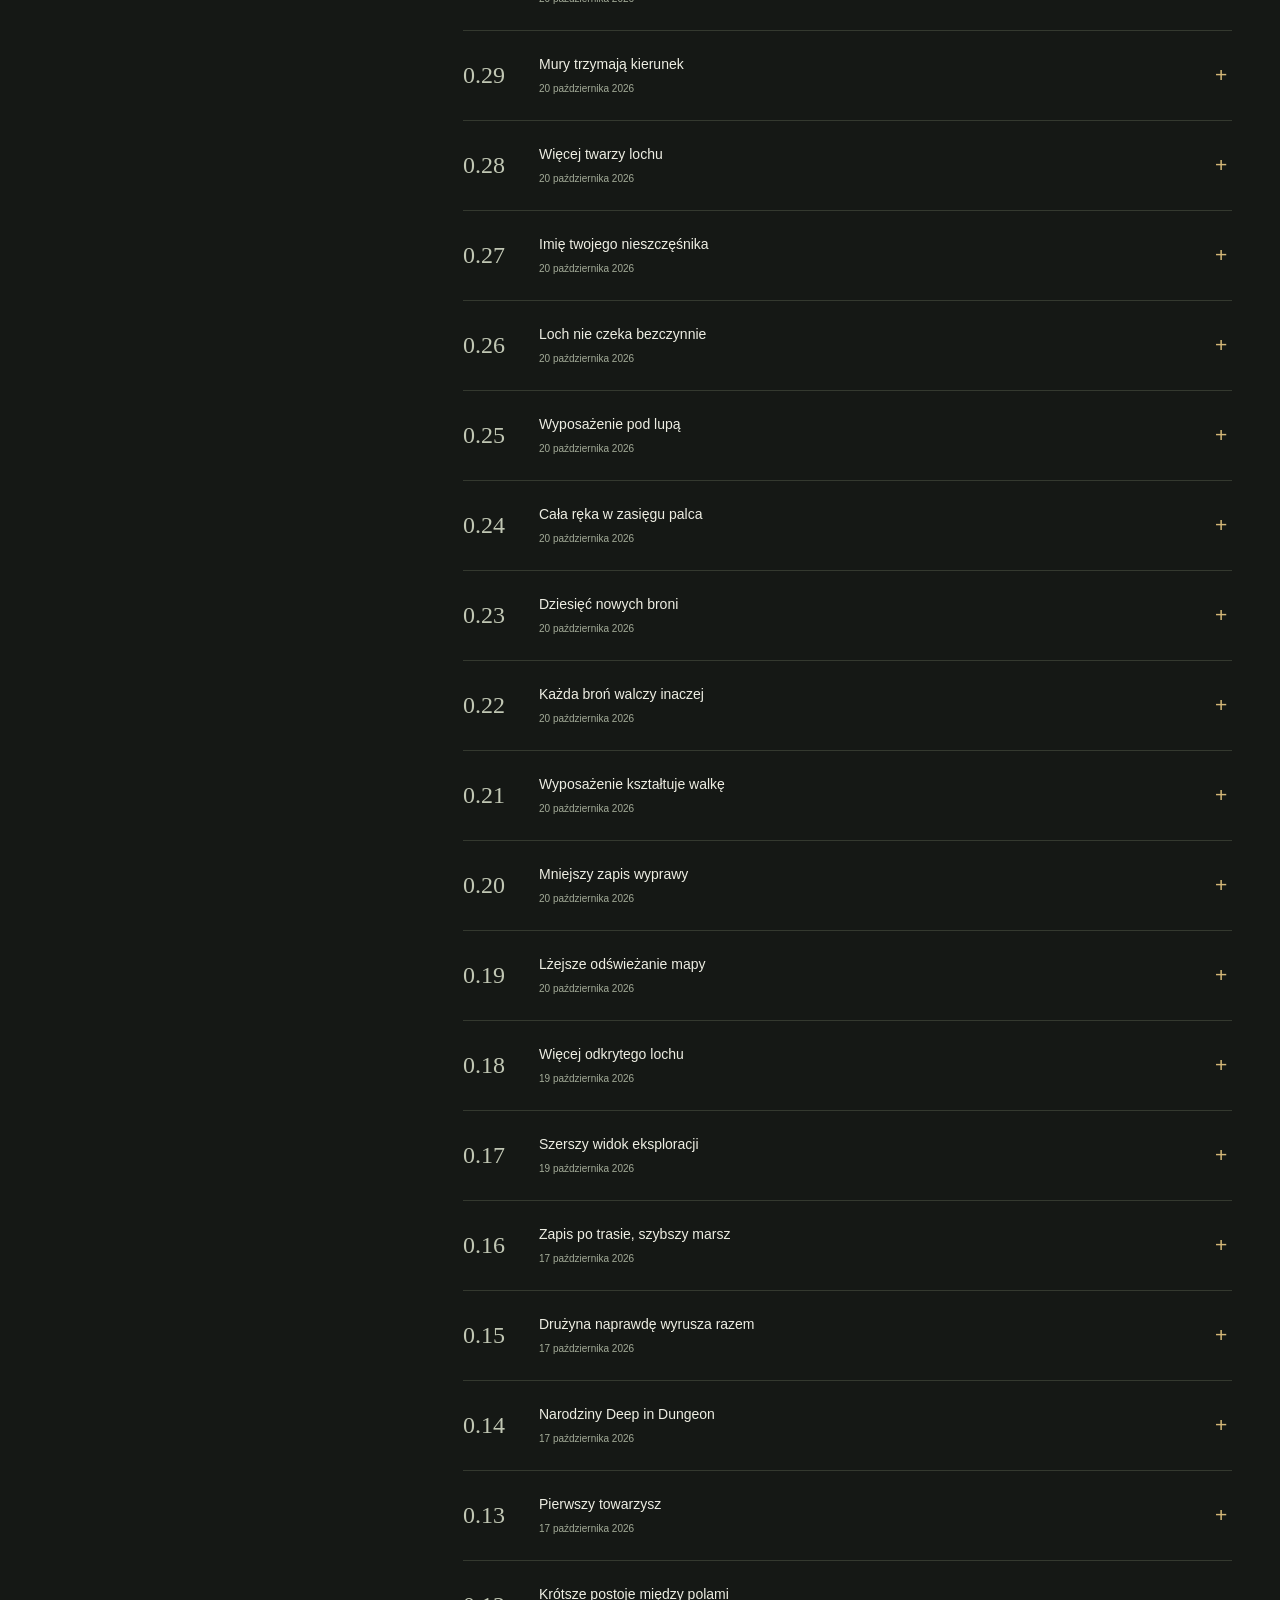
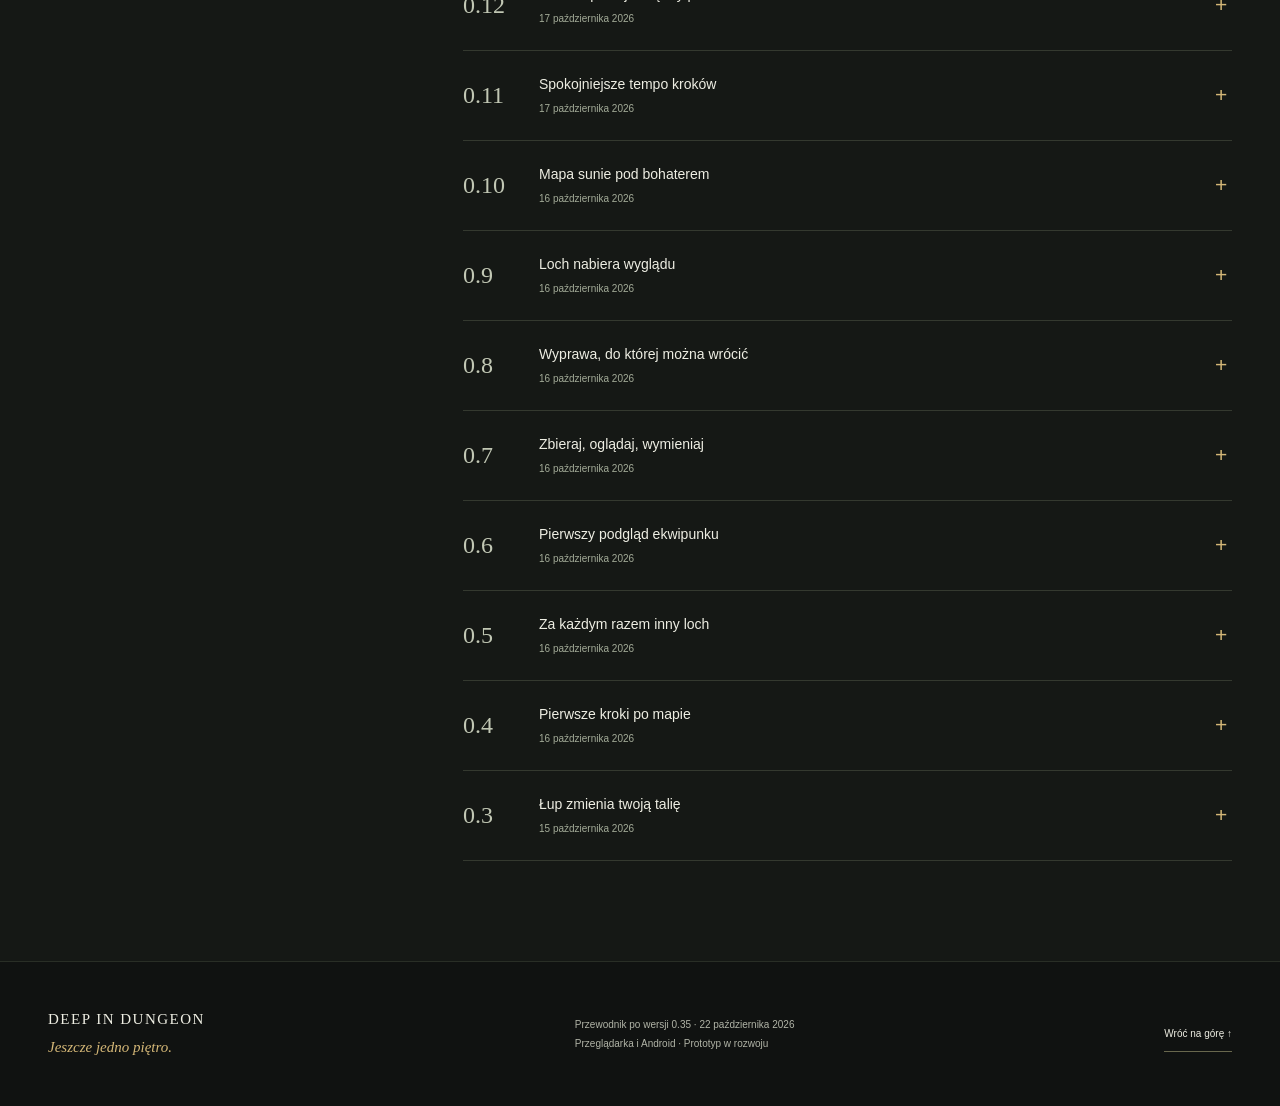
==== commit 22ab1587: "Wydanie 0.35: automatyczne tury i poprawione warstwy kart" ====
--- a/index.html
+++ b/index.html
@@ -22,7 +22,7 @@
     <nav aria-label="Główne sekcje">
       <a href="#zagraj">Zagraj</a><a href="#o-grze">O grze</a><a href="#przedmioty">Przedmioty</a><a href="#bestiariusz">Bestiariusz</a><a href="#historia">Historia wersji</a>
     </nav>
-    <span class="header-version"><span class="status-dot"></span><span>Prototyp <span data-current-version>0.34</span></span></span>
+    <span class="header-version"><span class="status-dot"></span><span>Prototyp <span data-current-version>0.35</span></span></span>
   </header>
 
   <main id="main">
@@ -40,14 +40,14 @@
     </section>
 
     <div class="facts page-width" aria-label="Gra w liczbach">
-      <div><strong>25</strong><span>przedmiotów w grze</span></div><div><strong>6</strong><span>maks. kart w ręce gracza</span></div><div><strong>8</strong><span>osób w drużynie, łącznie z tobą</span></div><div><strong data-release-count>32</strong><span>udokumentowane wersje</span></div>
+      <div><strong>25</strong><span>przedmiotów w grze</span></div><div><strong>6</strong><span>maks. kart w ręce gracza</span></div><div><strong>8</strong><span>osób w drużynie, łącznie z tobą</span></div><div><strong data-release-count>33</strong><span>udokumentowane wersje</span></div>
     </div>
 
     <section class="section page-width play-section" id="zagraj" aria-labelledby="play-title">
       <div class="play-intro"><p class="eyebrow">ZAGRAJ / WYBIERZ WERSJĘ</p><h2 id="play-title">Twój pierwszy krok<br>w głąb lochu.</h2><p>Rozpocznij wyprawę w przeglądarce albo pobierz aplikację na Androida. Obie wersje korzystają z tych samych zasad gry.</p></div>
       <div class="play-choices">
       <div class="download-panel browser-panel">
-        <p class="eyebrow">PRZEGLĄDARKA · PROTOTYP 0.34</p>
+        <p class="eyebrow">PRZEGLĄDARKA · PROTOTYP 0.35</p>
         <a class="button button-gold" id="web-play" href="gra/">Graj w przeglądarce <span aria-hidden="true">↗</span></a>
         <p class="download-meta">Bez instalacji · Komputer i urządzenia z WebGL 2</p>
         <p class="browser-description">Kliknij i wejdź do lochu. Pierwsze uruchomienie wymaga pobrania plików gry. Najlepiej zacząć od aktualnego Chrome, Edge lub Firefox na komputerze.</p>
@@ -75,6 +75,7 @@
       <p>Gdy nie masz jeszcze zapisanego imienia, gra pyta: „Podaj imię swojego nieszczęśnika”. Wybierz od 1 do 24 znaków, z polskimi literami i spacjami. Imię pozostaje po zamknięciu gry; zmienisz je przez Opcje → Zmień nazwę postaci. Zmiana obejmuje bieżącą i kolejne próby, bez resetowania postępu i historii.</p>
       <p>Od 0.33 w centrum walki widać obie drużyny, do ośmiu postaci po każdej stronie, w dwóch rzędach po cztery. Nad postaciami są nazwy i paski zdrowia. Przycisk Dziennik otwiera pięć ostatnich zdarzeń od najnowszego, a stałe tempo NPC wynosi 0,4 s na zdarzenie. KP bohatera znajduje się w górnym pasku informacji; plecak otwiera przycisk z ikoną. Wskazywanie celu, informacje, rozmowy i dymki zachowują dotychczasowe działanie.</p>
       <p>Od 0.34 dotknięcie postaci w bitwie otwiera od razu jej szczegóły, bez pośredniej listy drużyn. Zamknij lub Wstecz wraca do walki. Zachowano ograniczenia informacji o wrogach, wybór celu i rozmowy.</p>
+      <p>Od 0.35 rozwinięta ręka kart jest przed postaciami i przechwytuje dotknięcia kart. Plecak nad talią znajduje się nieco wyżej. Przycisk Auto obok plecaka oraz w nagłówku ręki pozwala powierzyć grze kolejne tury bohatera: co 0,4 sekundy wybiera kartę według tych samych zasad decyzji co towarzysze, bez używania mikstur. Gdy nie ma dostępnego zagrania, kończy turę i odtwarza zwykłe działania NPC, po czym kontynuuje następną turę bohatera. Auto jest domyślnie przygaszone i wyłączone; po włączeniu staje się kolorowe. Możesz je wyłączyć ponownym dotknięciem, także podczas działań NPC. Wyłącza się również po wyniku lub opuszczeniu walki, przejściu do menu lub w tło oraz błędzie zapisu. Kontynuuj wraca do ręcznego sterowania. Auto nie jest zapisywane jako stałe ustawienie i nie wymaga resetowania rozpoczętej próby.</p>
       <p>Od 0.32 okno Nowa próba ma dwa wybory: poziom Normalny lub Trudny oraz jednego wskazanego przez ciebie towarzysza. Domyślnie są to Normalny i Kleryk. Nowe próby mają stałe cztery skrzynie na piętro. Każdy towarzysz zaczyna z istniejącym wyposażeniem odpowiednim do swojej roli i może je później zmieniać. Kontynuuj zachowuje dotychczasową drużynę, sprzęt i ustawienia zapisanej próby.</p>
       <p>Od 0.31 ściany mają 36 nowych grafik: sześć kształtów po sześć wariantów, z jasnym, ciepłym kamieniem widzianym prostopadle z góry. Pozostały 24 dotychczasowe warianty podłóg oraz grafiki schodów, skrzyń, łupów i postaci. Wygląd danego rodzaju kafelka pozostaje stały podczas marszu i po wczytaniu; zobaczysz go także w rozpoczętej próbie, bez zmiany układu lochu.</p>
       <p>Od 0.29 ściany są dobierane według rzeczywistego brzegu pokoju: proste odcinki nie zamieniają się w serię połączeń T. Poprawka obejmuje także widok bez mgły i bufor ruchu, bez resetowania wyprawy.</p>
@@ -107,14 +108,14 @@
 
     <section class="history-section section" id="historia" aria-labelledby="history-title">
       <div class="page-width history-layout">
-        <div class="history-intro"><p class="eyebrow">04 / HISTORIA WERSJI</p><h2 id="history-title">Loch nie powstał<br>w jeden dzień.</h2><p>Od pierwszej wymiany broni do kolejnych pięter i pełnej drużyny. Rozwiń wersję, aby poznać jej zmiany.</p><div class="current-release"><span class="status-dot"></span><span>AKTUALNA WERSJA<strong data-current-version>0.34</strong><small data-current-date>21 października 2026</small></span></div><p class="history-help">Możesz rozwinąć kilka wersji jednocześnie i porównać ich szczegóły.</p></div>
+        <div class="history-intro"><p class="eyebrow">04 / HISTORIA WERSJI</p><h2 id="history-title">Loch nie powstał<br>w jeden dzień.</h2><p>Od pierwszej wymiany broni do kolejnych pięter i pełnej drużyny. Rozwiń wersję, aby poznać jej zmiany.</p><div class="current-release"><span class="status-dot"></span><span>AKTUALNA WERSJA<strong data-current-version>0.35</strong><small data-current-date>22 października 2026</small></span></div><p class="history-help">Możesz rozwinąć kilka wersji jednocześnie i porównać ich szczegóły.</p></div>
         <div id="releases" class="releases"></div>
       </div>
     </section>
     <noscript><p class="noscript page-width">Katalogi i historia wymagają włączonego JavaScript. Włącz go w przeglądarce i otwórz stronę ponownie. Link do pobrania APK działa również bez JavaScript.</p></noscript>
   </main>
 
-  <footer class="site-footer page-width"><div class="footer-title">DEEP IN DUNGEON<span>Jeszcze jedno piętro.</span></div><div><p>Przewodnik po wersji <span data-current-version>0.34</span> · <span data-current-date>21 października 2026</span></p><p>Przeglądarka i Android · Prototyp w rozwoju</p></div><a class="text-link" href="#start">Wróć na górę ↑</a></footer>
+  <footer class="site-footer page-width"><div class="footer-title">DEEP IN DUNGEON<span>Jeszcze jedno piętro.</span></div><div><p>Przewodnik po wersji <span data-current-version>0.35</span> · <span data-current-date>22 października 2026</span></p><p>Przeglądarka i Android · Prototyp w rozwoju</p></div><a class="text-link" href="#start">Wróć na górę ↑</a></footer>
 
   <dialog id="entry-dialog" aria-labelledby="dialog-title">
     <div class="dialog-toolbar"><span class="eyebrow">KSIĘGA LOCHÓW / SZCZEGÓŁY</span><button type="button" id="close-dialog" class="close-button" aria-label="Zamknij szczegóły">✕</button></div>
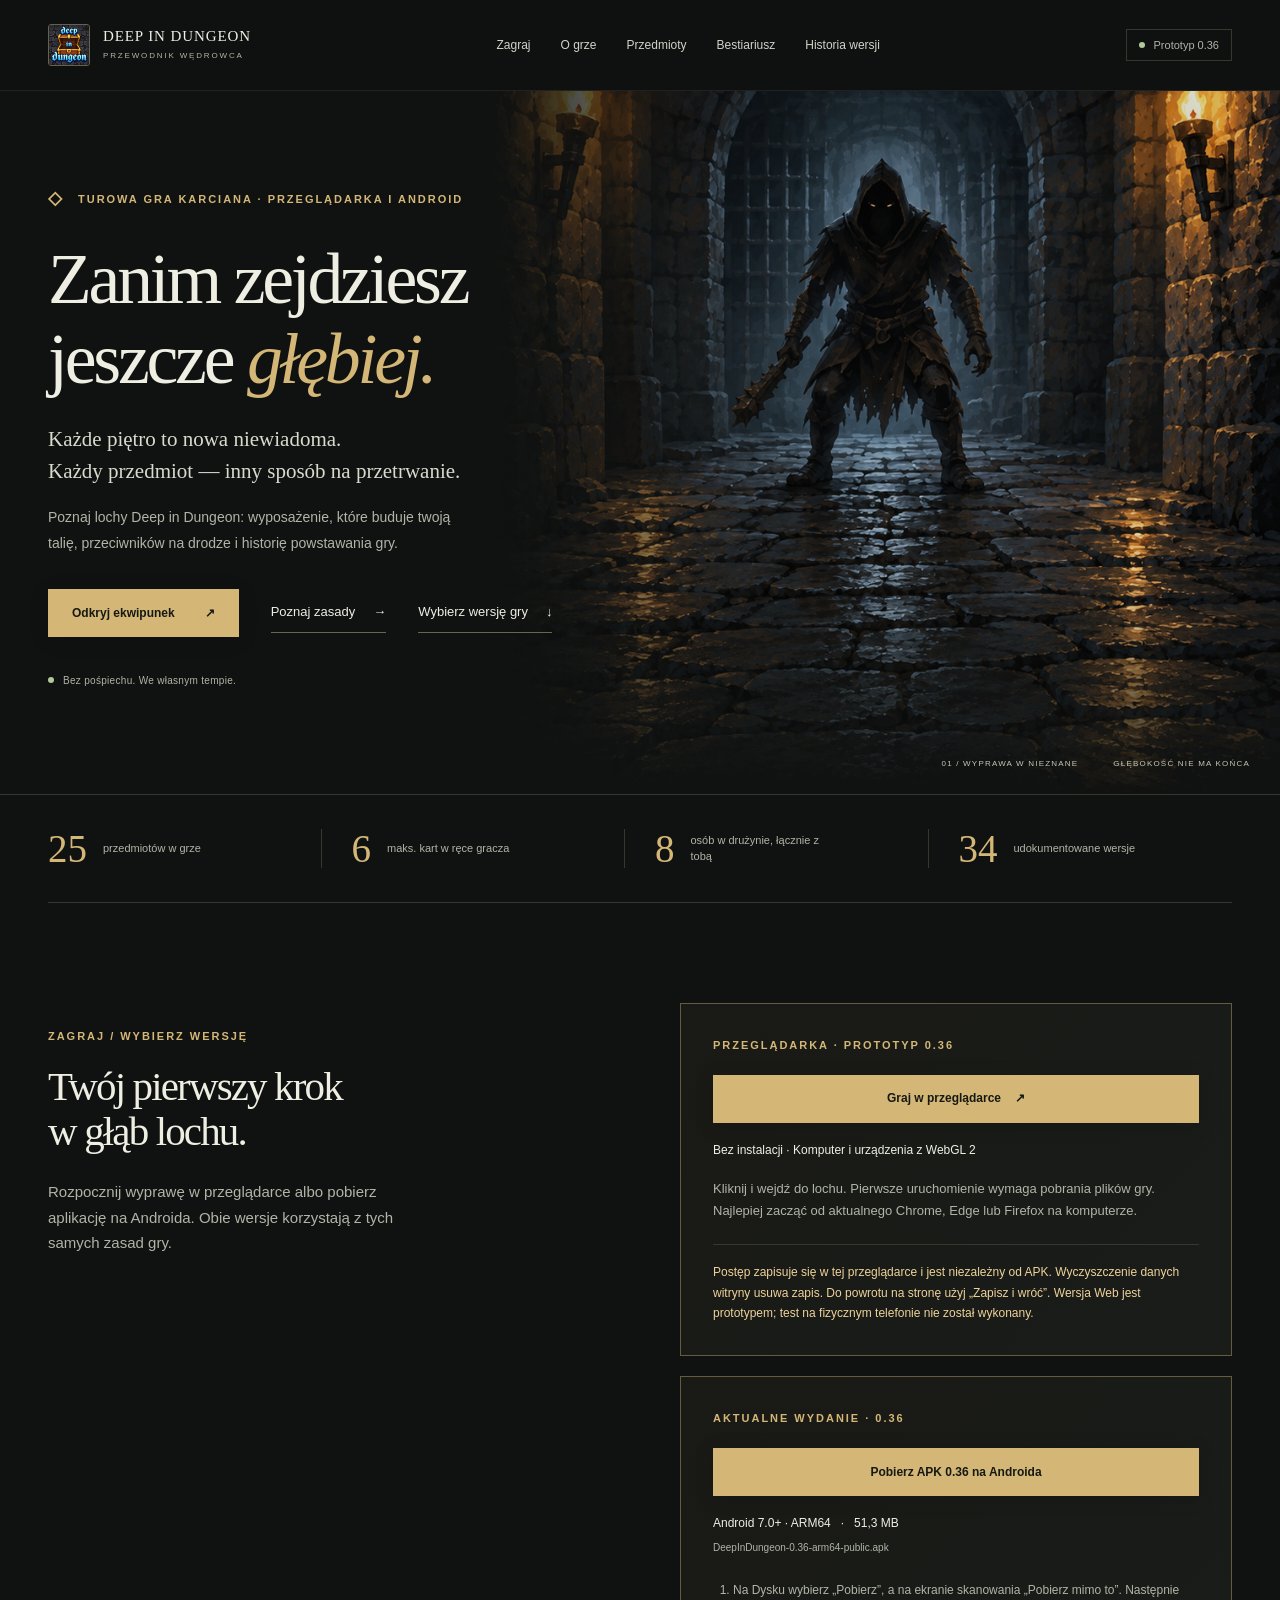
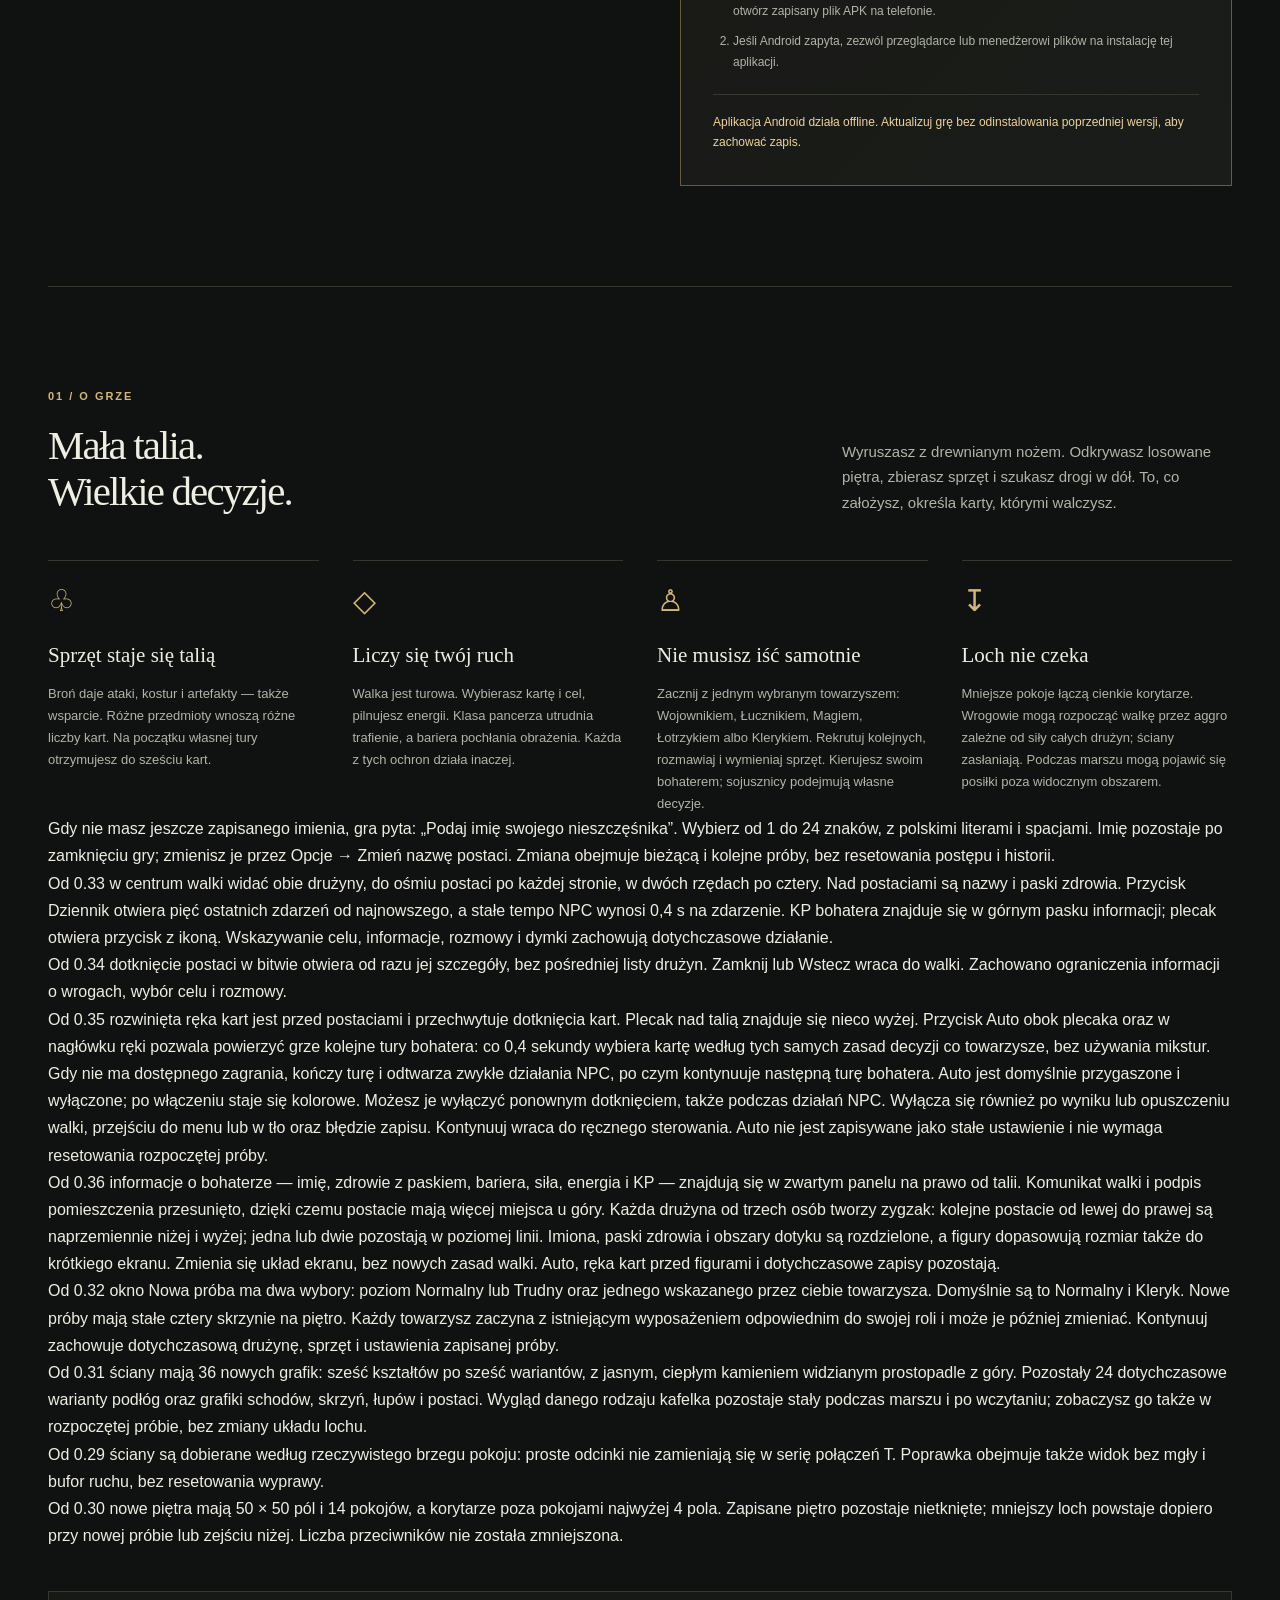
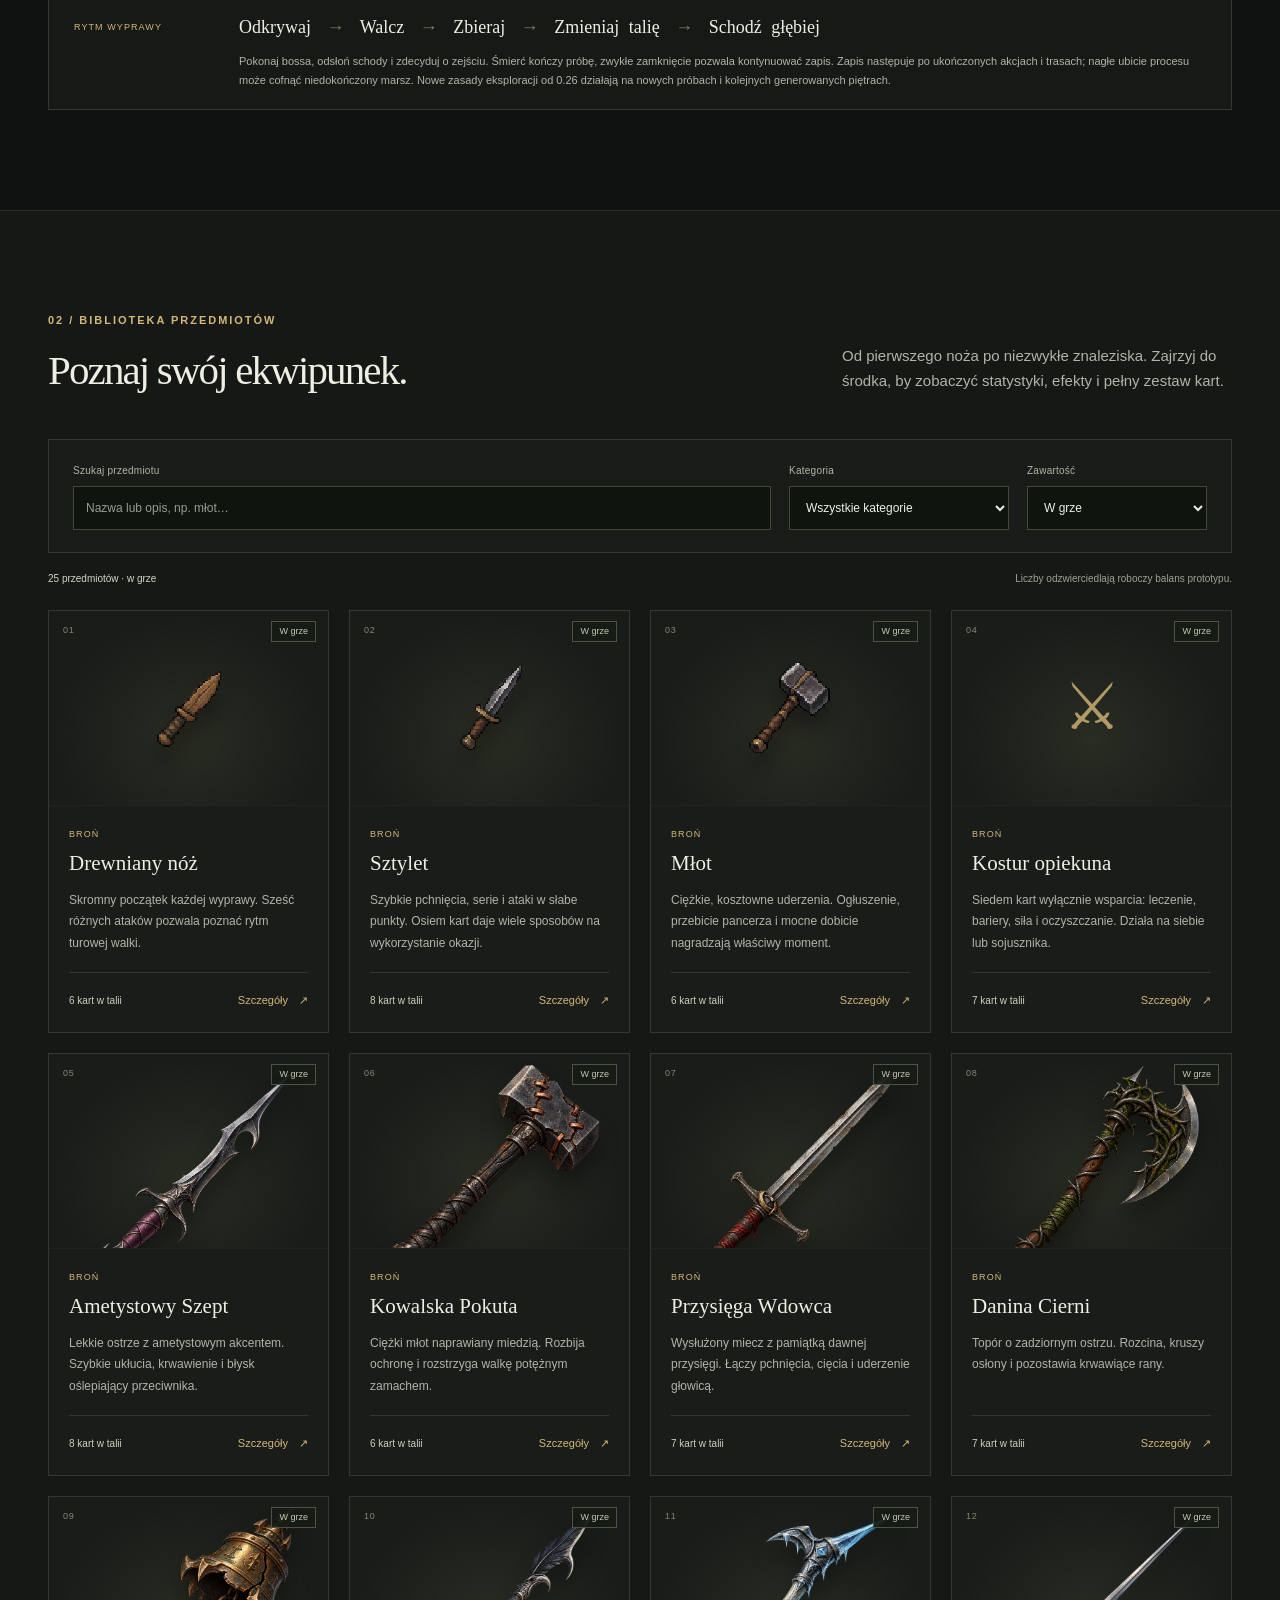
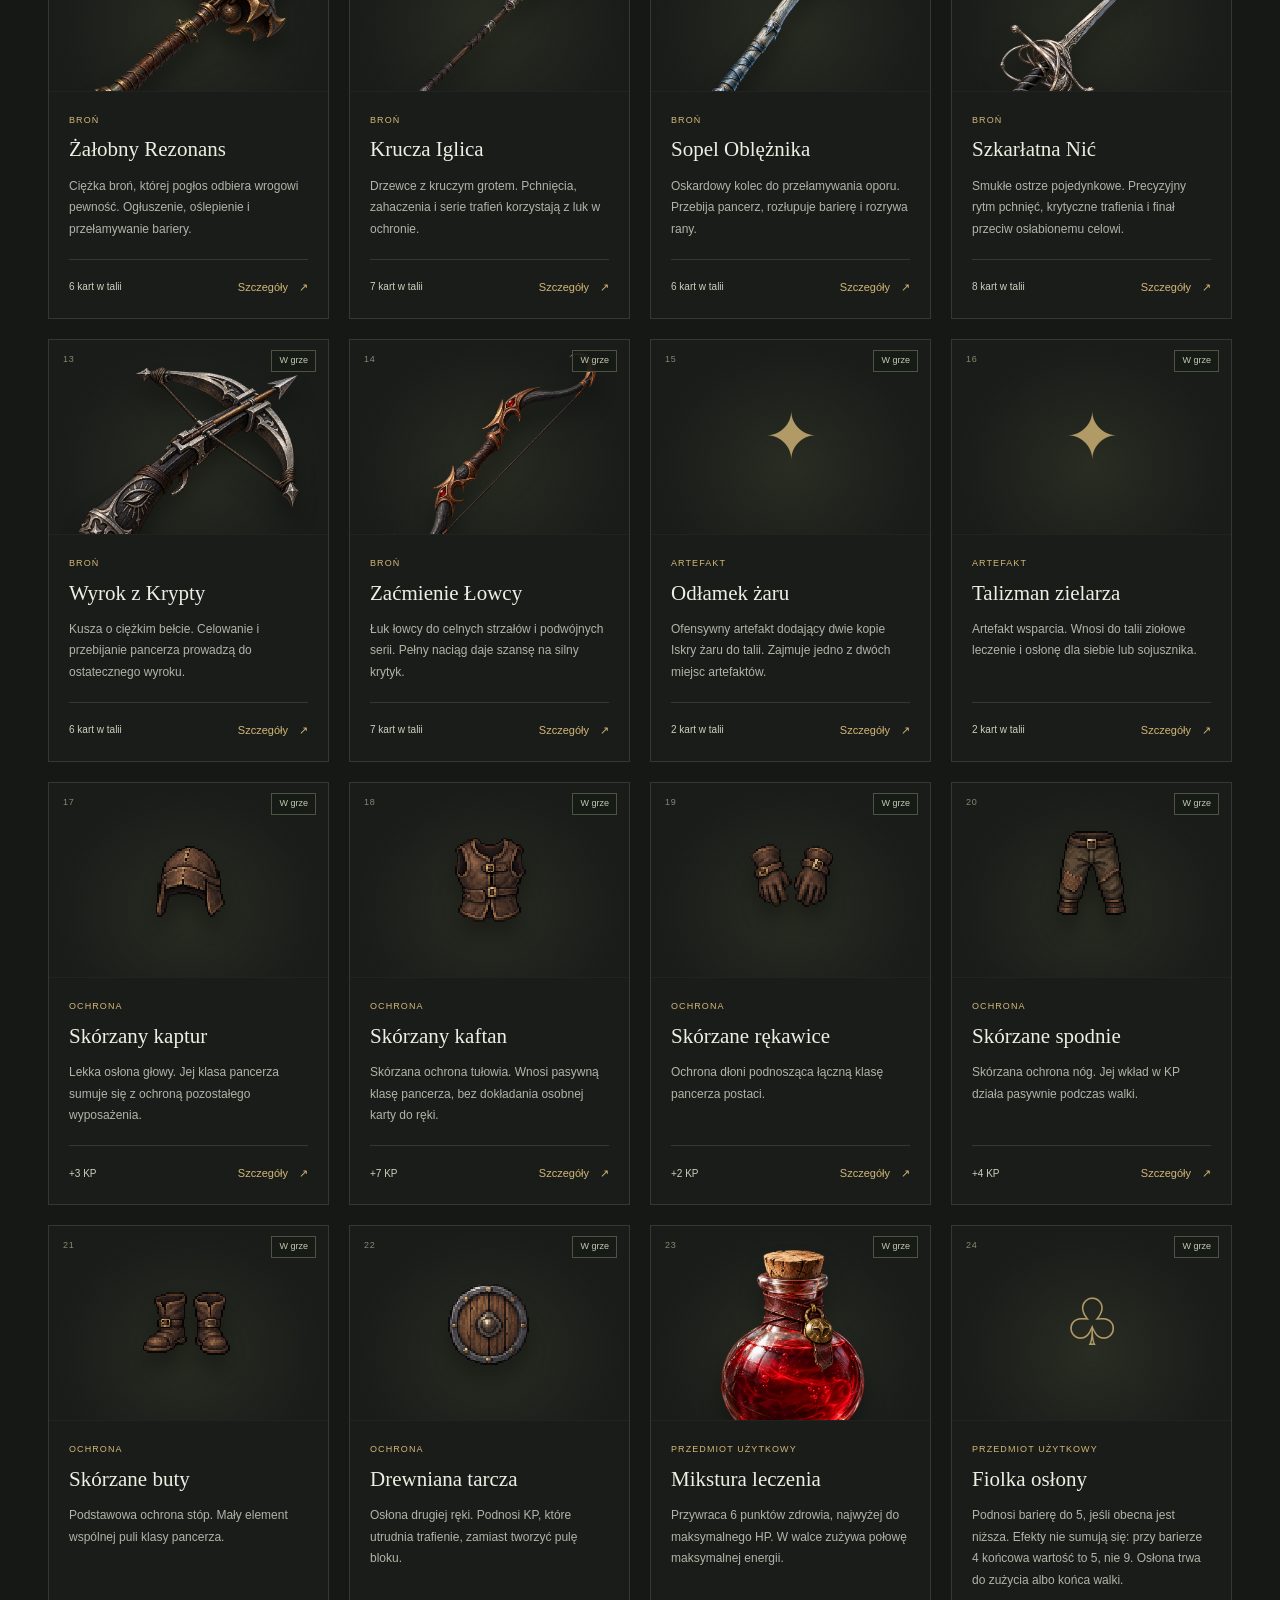
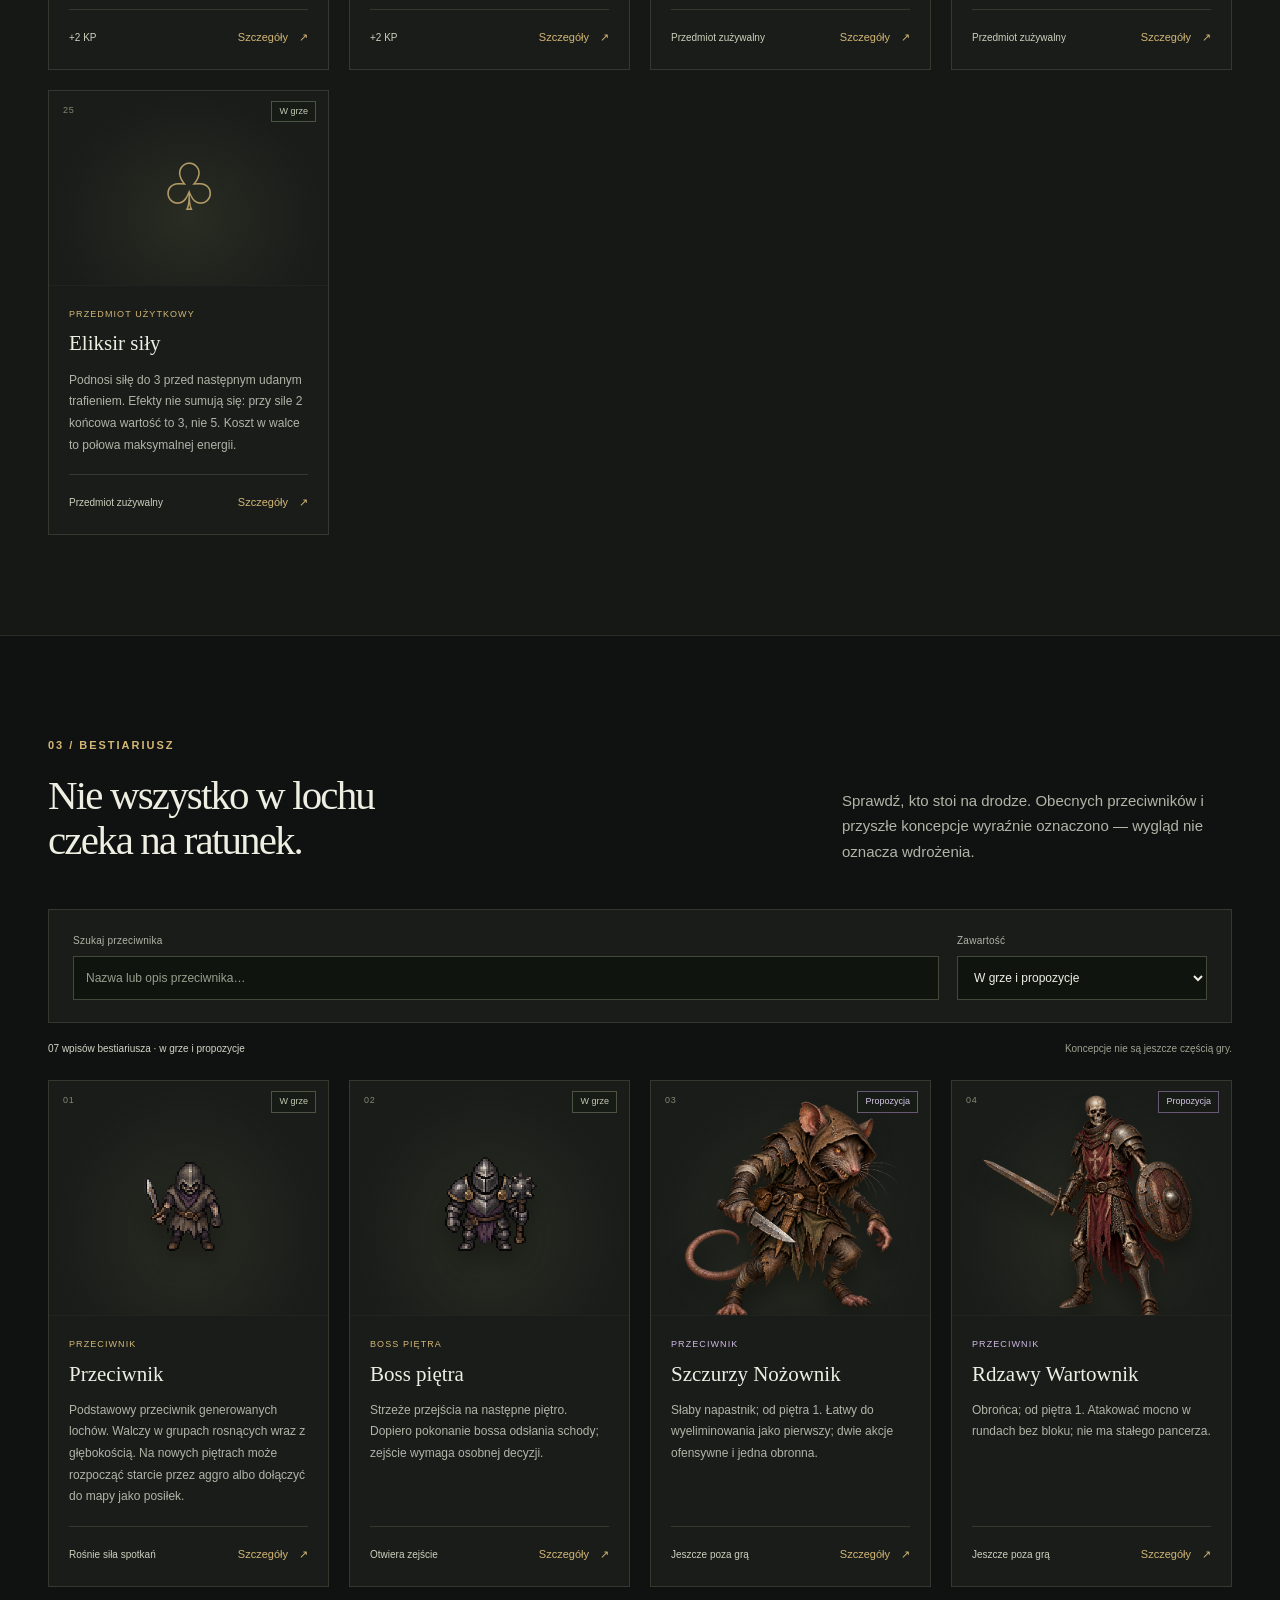
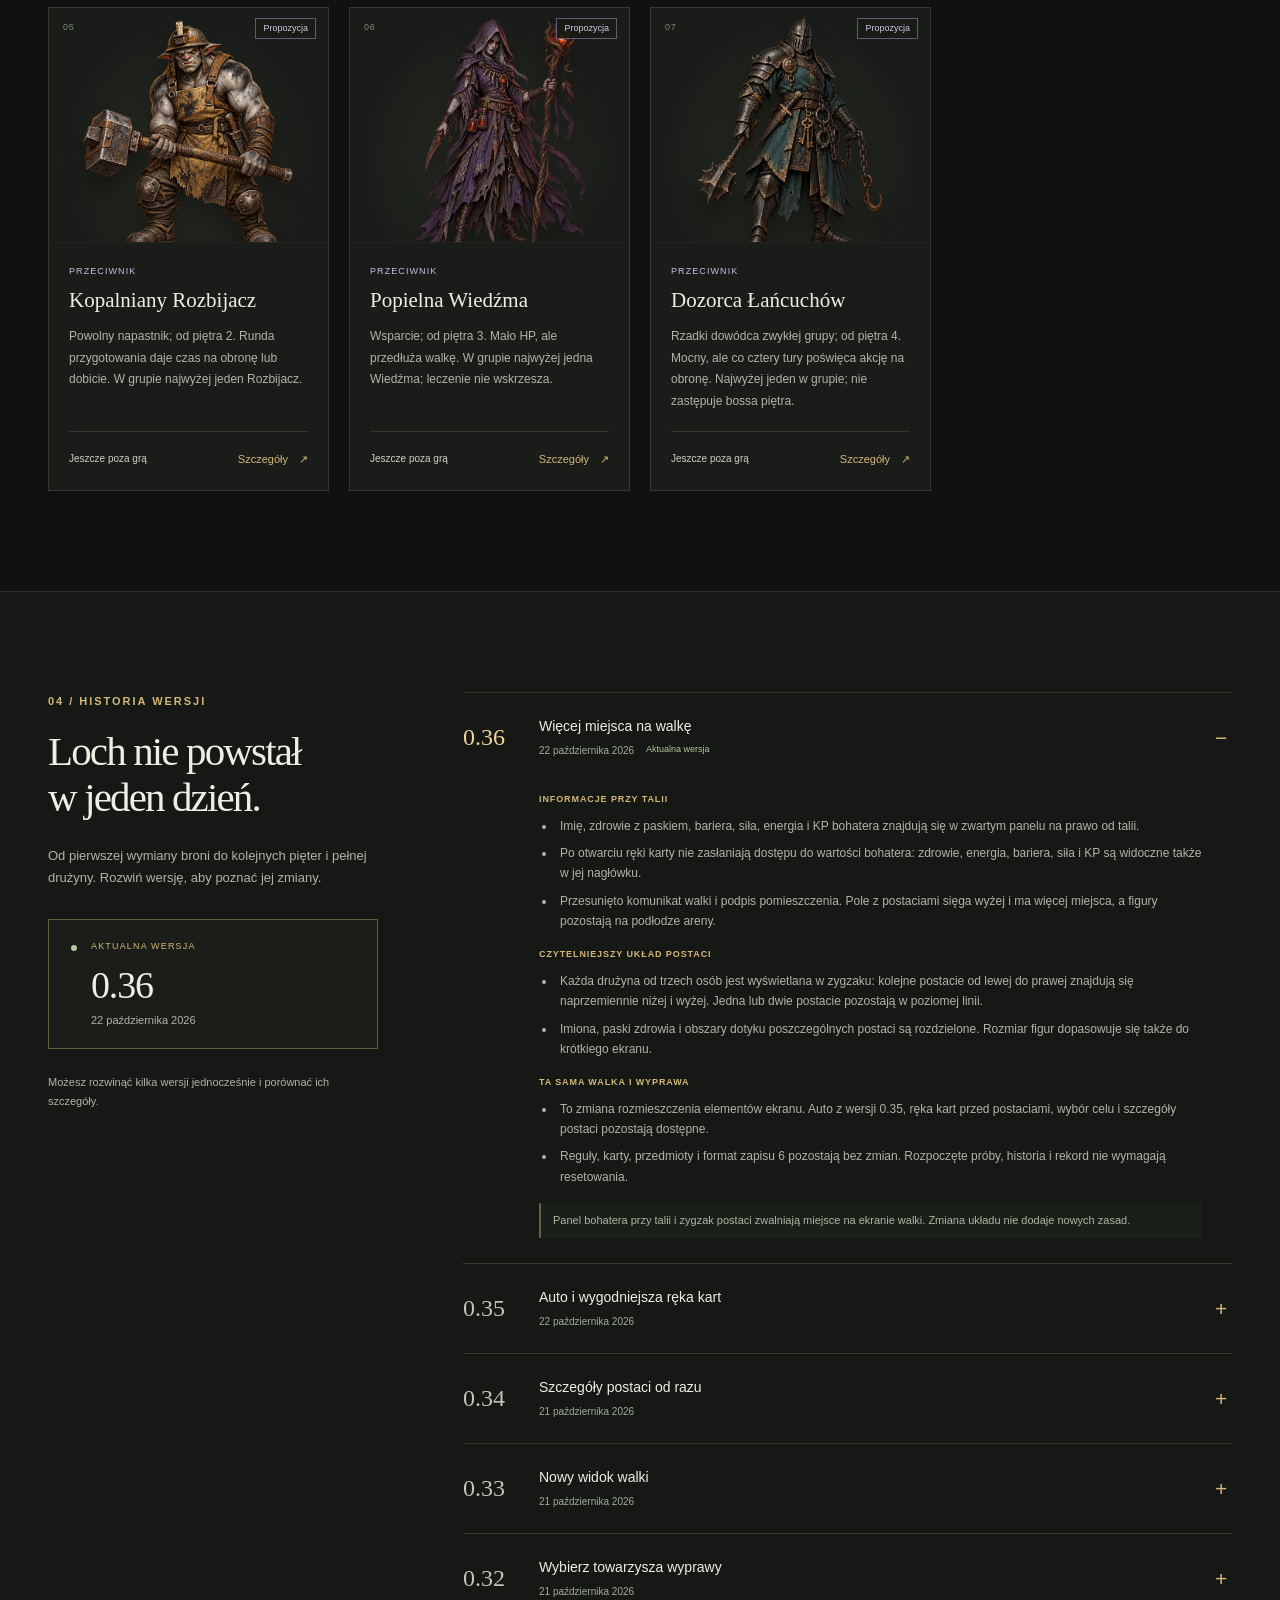
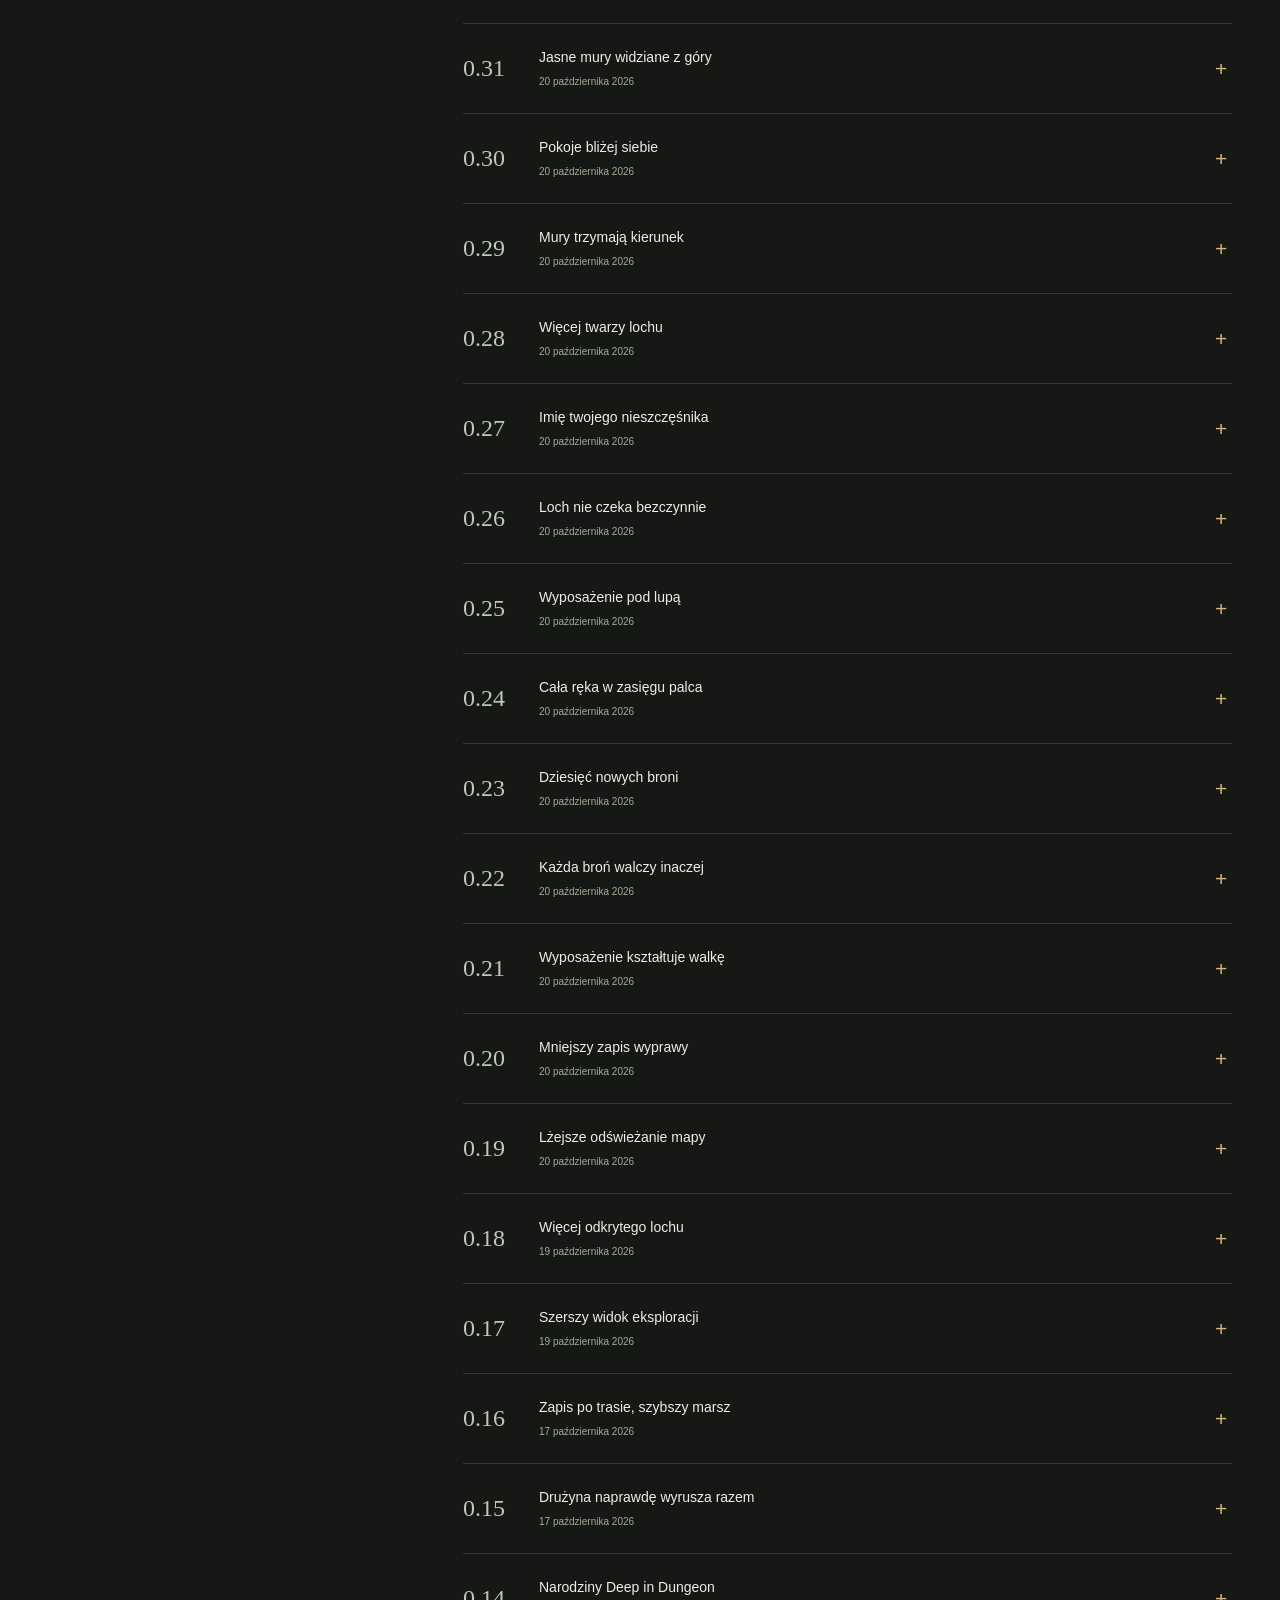
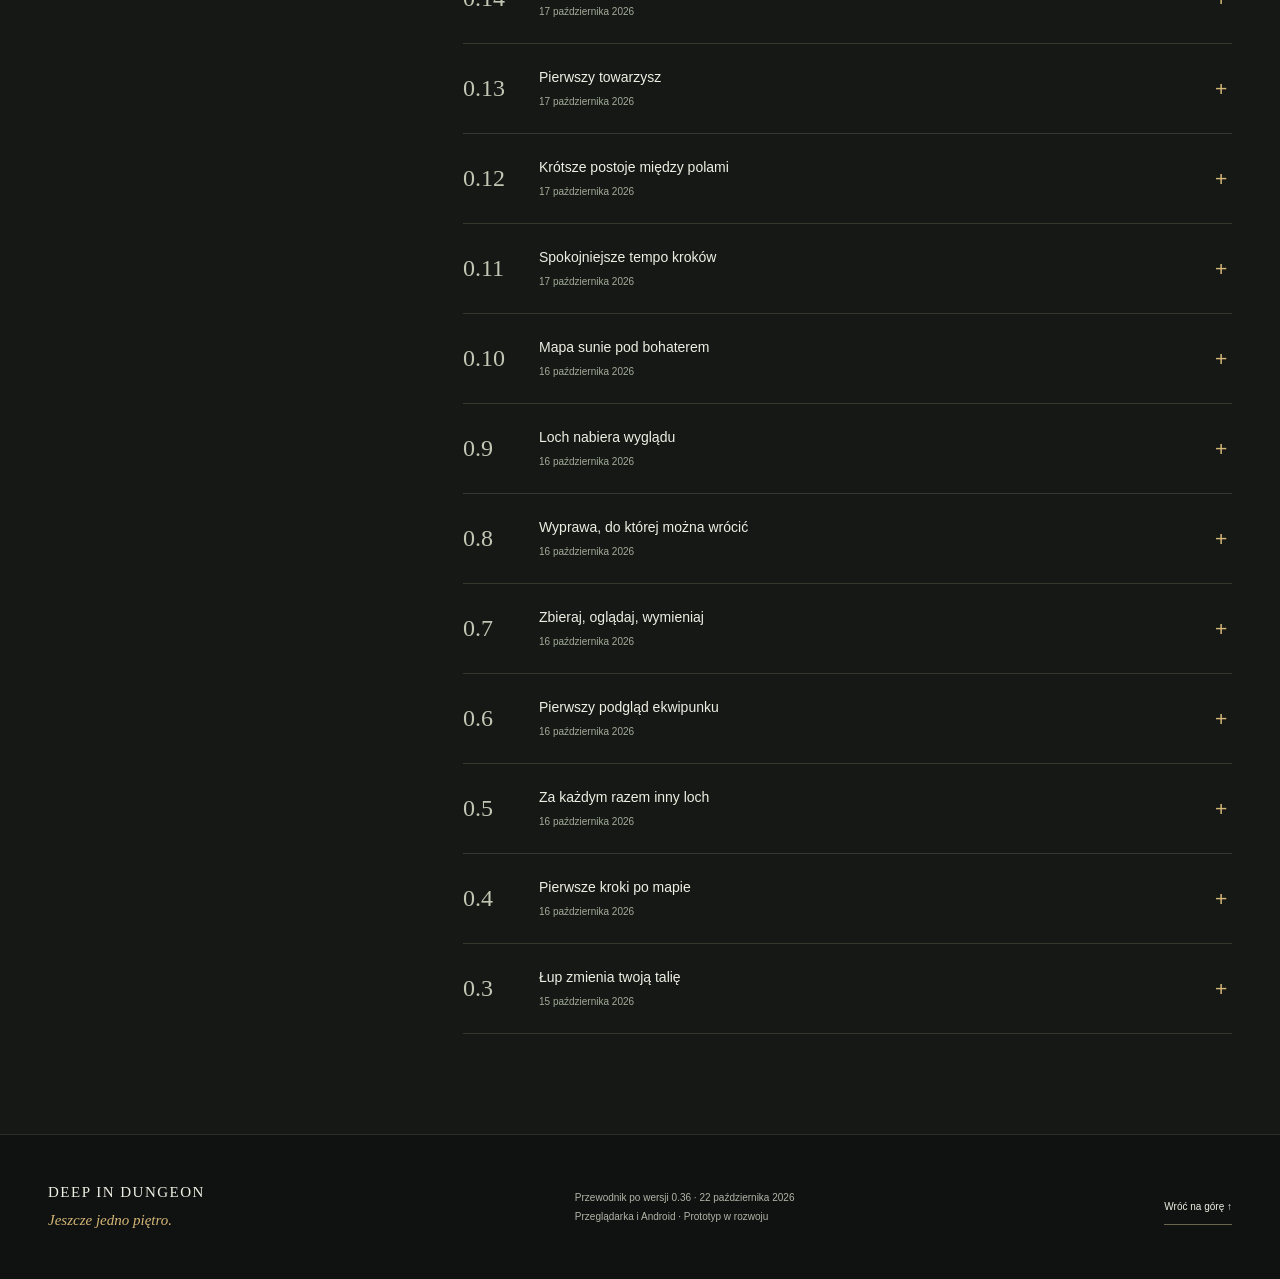
==== commit 57dc65a2: "Wydanie 0.36: panel przy talii i zygzak drużyn" ====
--- a/index.html
+++ b/index.html
@@ -22,7 +22,7 @@
     <nav aria-label="Główne sekcje">
       <a href="#zagraj">Zagraj</a><a href="#o-grze">O grze</a><a href="#przedmioty">Przedmioty</a><a href="#bestiariusz">Bestiariusz</a><a href="#historia">Historia wersji</a>
     </nav>
-    <span class="header-version"><span class="status-dot"></span><span>Prototyp <span data-current-version>0.35</span></span></span>
+    <span class="header-version"><span class="status-dot"></span><span>Prototyp <span data-current-version>0.36</span></span></span>
   </header>
 
   <main id="main">
@@ -40,14 +40,14 @@
     </section>
 
     <div class="facts page-width" aria-label="Gra w liczbach">
-      <div><strong>25</strong><span>przedmiotów w grze</span></div><div><strong>6</strong><span>maks. kart w ręce gracza</span></div><div><strong>8</strong><span>osób w drużynie, łącznie z tobą</span></div><div><strong data-release-count>33</strong><span>udokumentowane wersje</span></div>
+      <div><strong>25</strong><span>przedmiotów w grze</span></div><div><strong>6</strong><span>maks. kart w ręce gracza</span></div><div><strong>8</strong><span>osób w drużynie, łącznie z tobą</span></div><div><strong data-release-count>34</strong><span>udokumentowane wersje</span></div>
     </div>
 
     <section class="section page-width play-section" id="zagraj" aria-labelledby="play-title">
       <div class="play-intro"><p class="eyebrow">ZAGRAJ / WYBIERZ WERSJĘ</p><h2 id="play-title">Twój pierwszy krok<br>w głąb lochu.</h2><p>Rozpocznij wyprawę w przeglądarce albo pobierz aplikację na Androida. Obie wersje korzystają z tych samych zasad gry.</p></div>
       <div class="play-choices">
       <div class="download-panel browser-panel">
-        <p class="eyebrow">PRZEGLĄDARKA · PROTOTYP 0.35</p>
+        <p class="eyebrow">PRZEGLĄDARKA · PROTOTYP 0.36</p>
         <a class="button button-gold" id="web-play" href="gra/">Graj w przeglądarce <span aria-hidden="true">↗</span></a>
         <p class="download-meta">Bez instalacji · Komputer i urządzenia z WebGL 2</p>
         <p class="browser-description">Kliknij i wejdź do lochu. Pierwsze uruchomienie wymaga pobrania plików gry. Najlepiej zacząć od aktualnego Chrome, Edge lub Firefox na komputerze.</p>
@@ -76,6 +76,7 @@
       <p>Od 0.33 w centrum walki widać obie drużyny, do ośmiu postaci po każdej stronie, w dwóch rzędach po cztery. Nad postaciami są nazwy i paski zdrowia. Przycisk Dziennik otwiera pięć ostatnich zdarzeń od najnowszego, a stałe tempo NPC wynosi 0,4 s na zdarzenie. KP bohatera znajduje się w górnym pasku informacji; plecak otwiera przycisk z ikoną. Wskazywanie celu, informacje, rozmowy i dymki zachowują dotychczasowe działanie.</p>
       <p>Od 0.34 dotknięcie postaci w bitwie otwiera od razu jej szczegóły, bez pośredniej listy drużyn. Zamknij lub Wstecz wraca do walki. Zachowano ograniczenia informacji o wrogach, wybór celu i rozmowy.</p>
       <p>Od 0.35 rozwinięta ręka kart jest przed postaciami i przechwytuje dotknięcia kart. Plecak nad talią znajduje się nieco wyżej. Przycisk Auto obok plecaka oraz w nagłówku ręki pozwala powierzyć grze kolejne tury bohatera: co 0,4 sekundy wybiera kartę według tych samych zasad decyzji co towarzysze, bez używania mikstur. Gdy nie ma dostępnego zagrania, kończy turę i odtwarza zwykłe działania NPC, po czym kontynuuje następną turę bohatera. Auto jest domyślnie przygaszone i wyłączone; po włączeniu staje się kolorowe. Możesz je wyłączyć ponownym dotknięciem, także podczas działań NPC. Wyłącza się również po wyniku lub opuszczeniu walki, przejściu do menu lub w tło oraz błędzie zapisu. Kontynuuj wraca do ręcznego sterowania. Auto nie jest zapisywane jako stałe ustawienie i nie wymaga resetowania rozpoczętej próby.</p>
+      <p>Od 0.36 informacje o bohaterze — imię, zdrowie z paskiem, bariera, siła, energia i KP — znajdują się w zwartym panelu na prawo od talii. Komunikat walki i podpis pomieszczenia przesunięto, dzięki czemu postacie mają więcej miejsca u góry. Każda drużyna od trzech osób tworzy zygzak: kolejne postacie od lewej do prawej są naprzemiennie niżej i wyżej; jedna lub dwie pozostają w poziomej linii. Imiona, paski zdrowia i obszary dotyku są rozdzielone, a figury dopasowują rozmiar także do krótkiego ekranu. Zmienia się układ ekranu, bez nowych zasad walki. Auto, ręka kart przed figurami i dotychczasowe zapisy pozostają.</p>
       <p>Od 0.32 okno Nowa próba ma dwa wybory: poziom Normalny lub Trudny oraz jednego wskazanego przez ciebie towarzysza. Domyślnie są to Normalny i Kleryk. Nowe próby mają stałe cztery skrzynie na piętro. Każdy towarzysz zaczyna z istniejącym wyposażeniem odpowiednim do swojej roli i może je później zmieniać. Kontynuuj zachowuje dotychczasową drużynę, sprzęt i ustawienia zapisanej próby.</p>
       <p>Od 0.31 ściany mają 36 nowych grafik: sześć kształtów po sześć wariantów, z jasnym, ciepłym kamieniem widzianym prostopadle z góry. Pozostały 24 dotychczasowe warianty podłóg oraz grafiki schodów, skrzyń, łupów i postaci. Wygląd danego rodzaju kafelka pozostaje stały podczas marszu i po wczytaniu; zobaczysz go także w rozpoczętej próbie, bez zmiany układu lochu.</p>
       <p>Od 0.29 ściany są dobierane według rzeczywistego brzegu pokoju: proste odcinki nie zamieniają się w serię połączeń T. Poprawka obejmuje także widok bez mgły i bufor ruchu, bez resetowania wyprawy.</p>
@@ -108,14 +109,14 @@
 
     <section class="history-section section" id="historia" aria-labelledby="history-title">
       <div class="page-width history-layout">
-        <div class="history-intro"><p class="eyebrow">04 / HISTORIA WERSJI</p><h2 id="history-title">Loch nie powstał<br>w jeden dzień.</h2><p>Od pierwszej wymiany broni do kolejnych pięter i pełnej drużyny. Rozwiń wersję, aby poznać jej zmiany.</p><div class="current-release"><span class="status-dot"></span><span>AKTUALNA WERSJA<strong data-current-version>0.35</strong><small data-current-date>22 października 2026</small></span></div><p class="history-help">Możesz rozwinąć kilka wersji jednocześnie i porównać ich szczegóły.</p></div>
+        <div class="history-intro"><p class="eyebrow">04 / HISTORIA WERSJI</p><h2 id="history-title">Loch nie powstał<br>w jeden dzień.</h2><p>Od pierwszej wymiany broni do kolejnych pięter i pełnej drużyny. Rozwiń wersję, aby poznać jej zmiany.</p><div class="current-release"><span class="status-dot"></span><span>AKTUALNA WERSJA<strong data-current-version>0.36</strong><small data-current-date>22 października 2026</small></span></div><p class="history-help">Możesz rozwinąć kilka wersji jednocześnie i porównać ich szczegóły.</p></div>
         <div id="releases" class="releases"></div>
       </div>
     </section>
     <noscript><p class="noscript page-width">Katalogi i historia wymagają włączonego JavaScript. Włącz go w przeglądarce i otwórz stronę ponownie. Link do pobrania APK działa również bez JavaScript.</p></noscript>
   </main>
 
-  <footer class="site-footer page-width"><div class="footer-title">DEEP IN DUNGEON<span>Jeszcze jedno piętro.</span></div><div><p>Przewodnik po wersji <span data-current-version>0.35</span> · <span data-current-date>22 października 2026</span></p><p>Przeglądarka i Android · Prototyp w rozwoju</p></div><a class="text-link" href="#start">Wróć na górę ↑</a></footer>
+  <footer class="site-footer page-width"><div class="footer-title">DEEP IN DUNGEON<span>Jeszcze jedno piętro.</span></div><div><p>Przewodnik po wersji <span data-current-version>0.36</span> · <span data-current-date>22 października 2026</span></p><p>Przeglądarka i Android · Prototyp w rozwoju</p></div><a class="text-link" href="#start">Wróć na górę ↑</a></footer>
 
   <dialog id="entry-dialog" aria-labelledby="dialog-title">
     <div class="dialog-toolbar"><span class="eyebrow">KSIĘGA LOCHÓW / SZCZEGÓŁY</span><button type="button" id="close-dialog" class="close-button" aria-label="Zamknij szczegóły">✕</button></div>
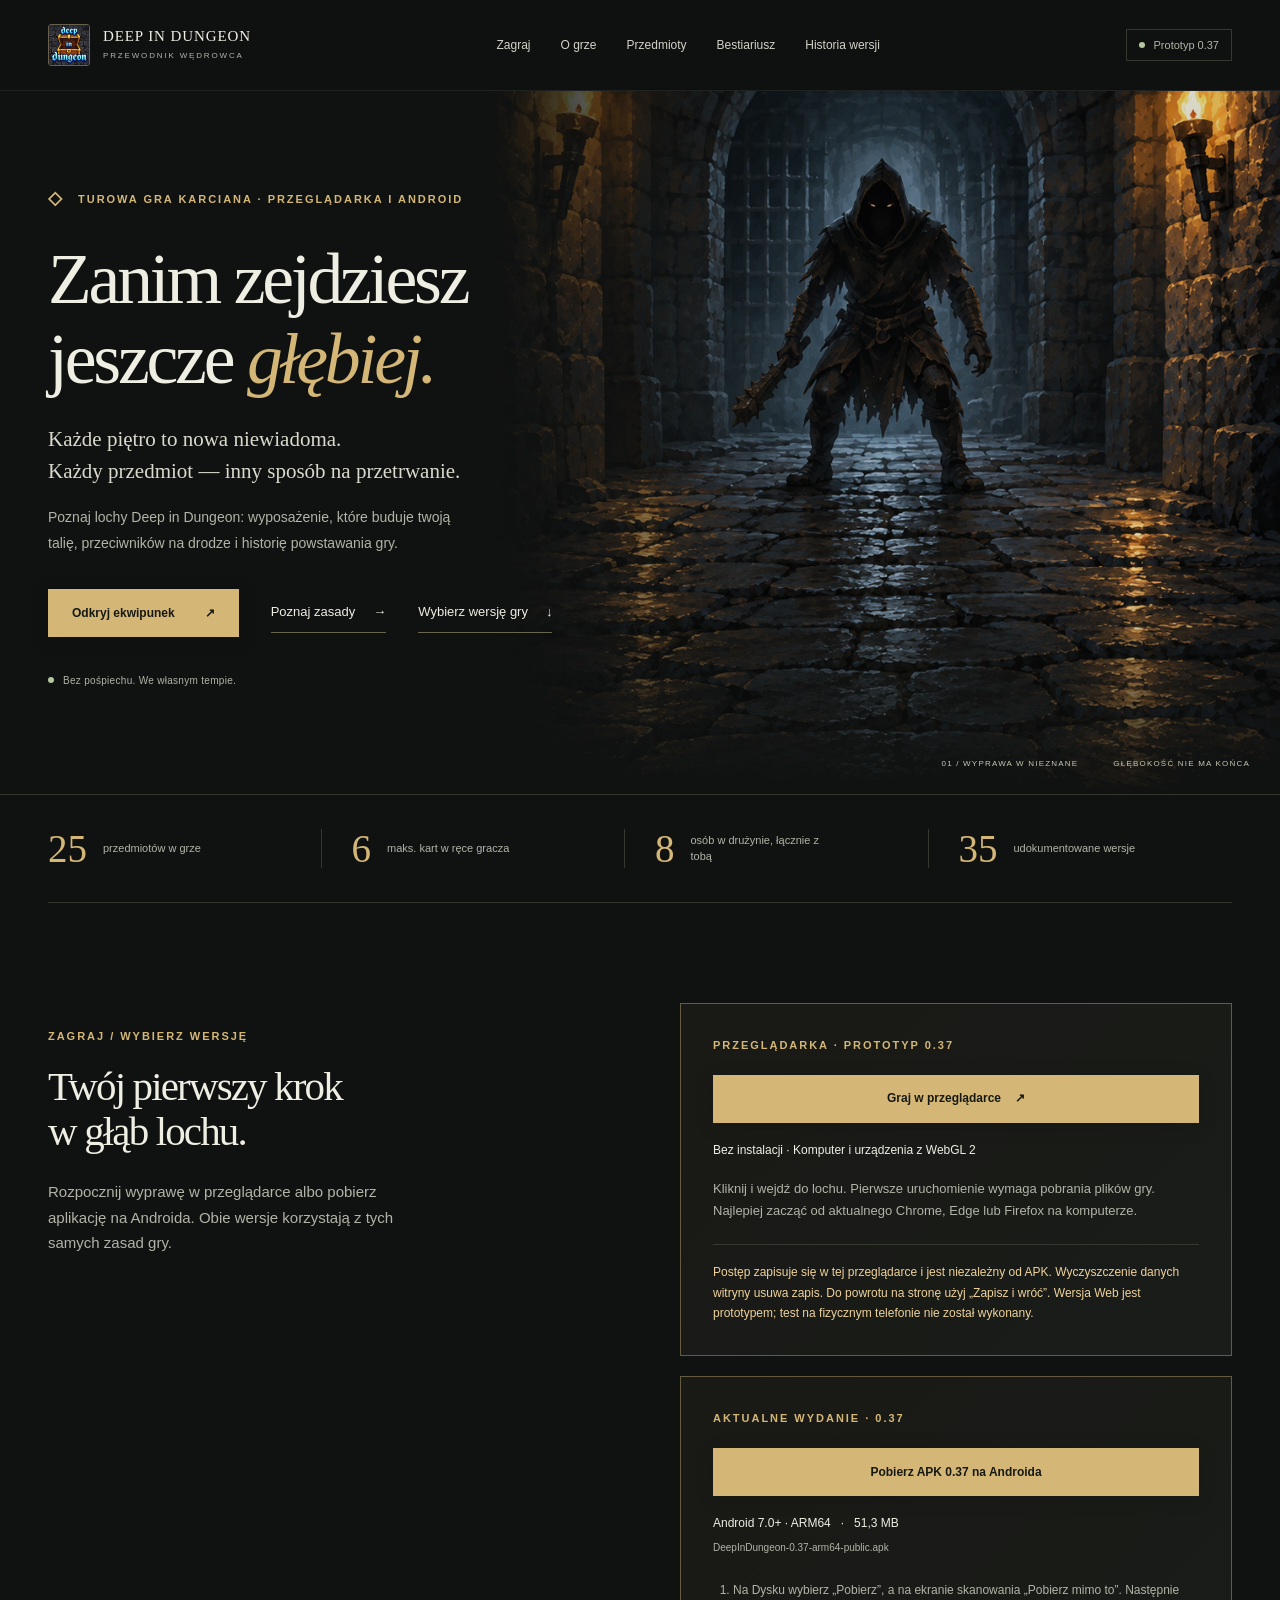
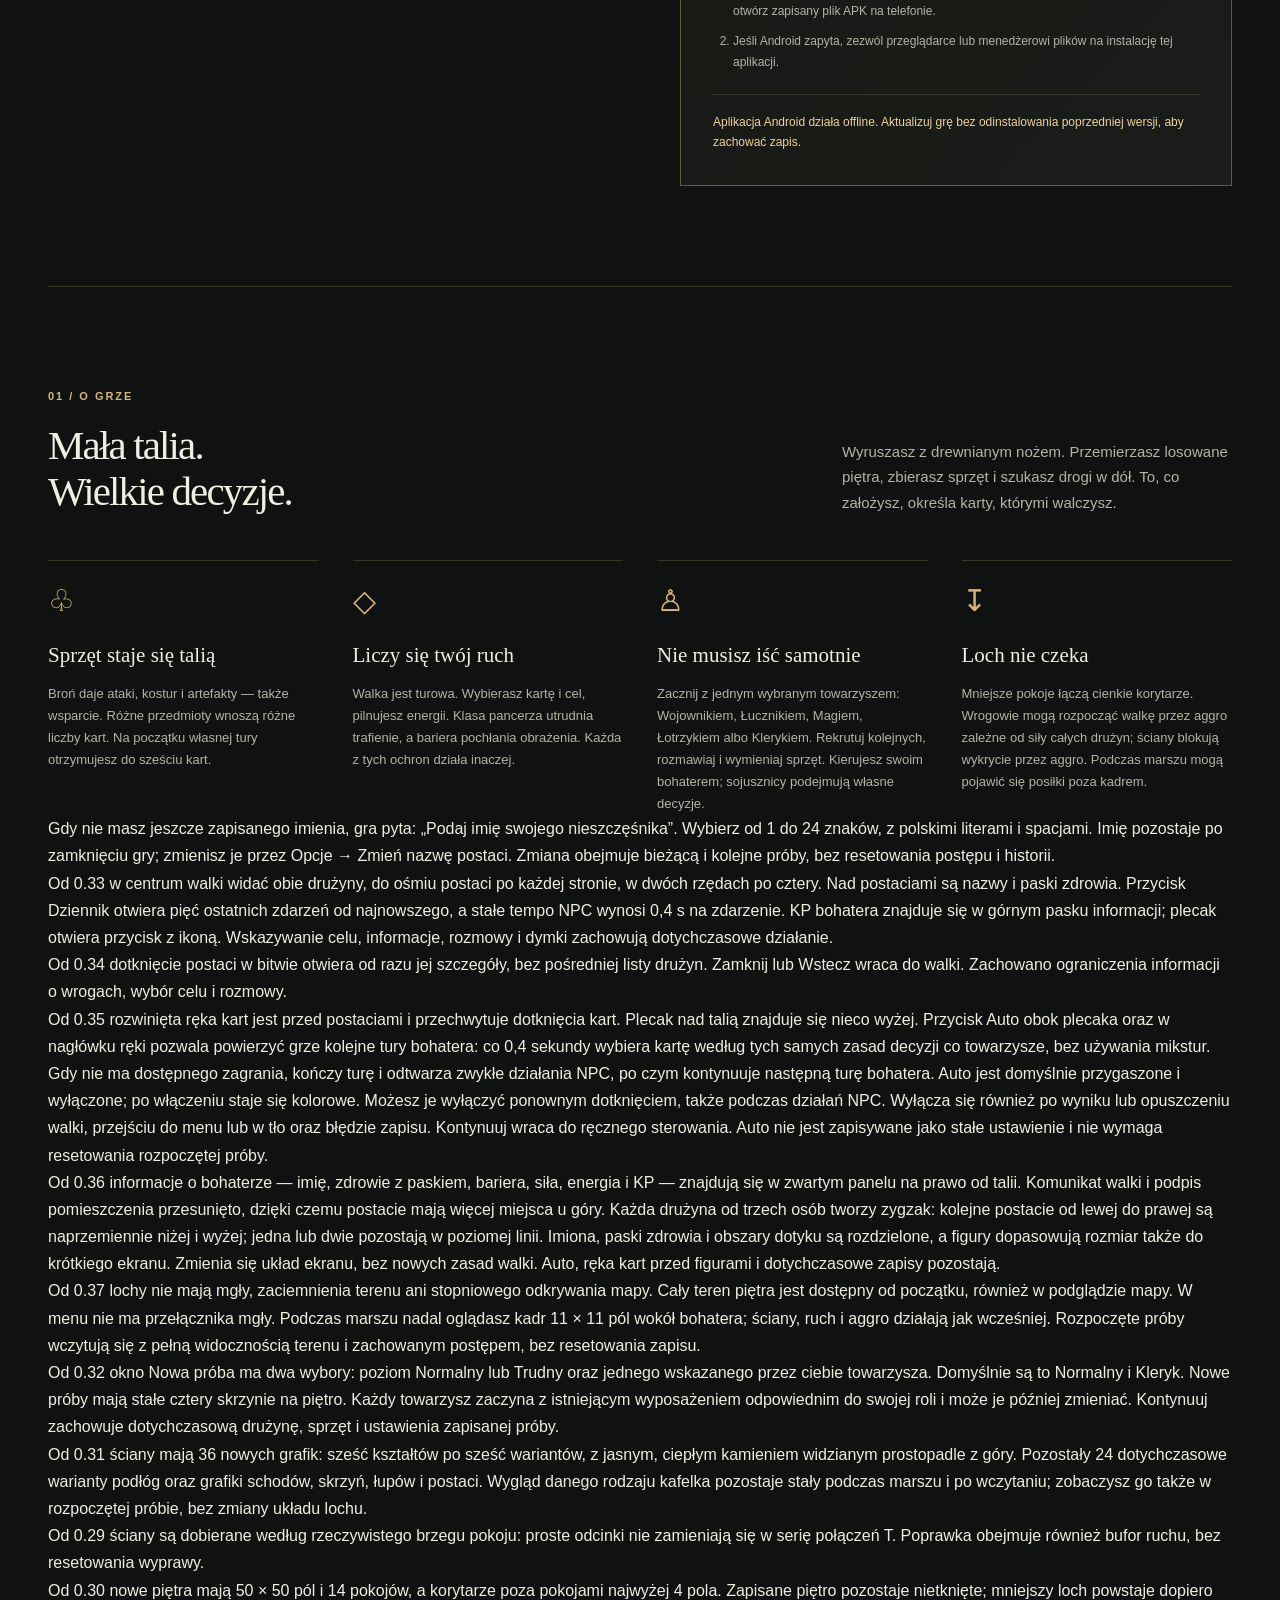
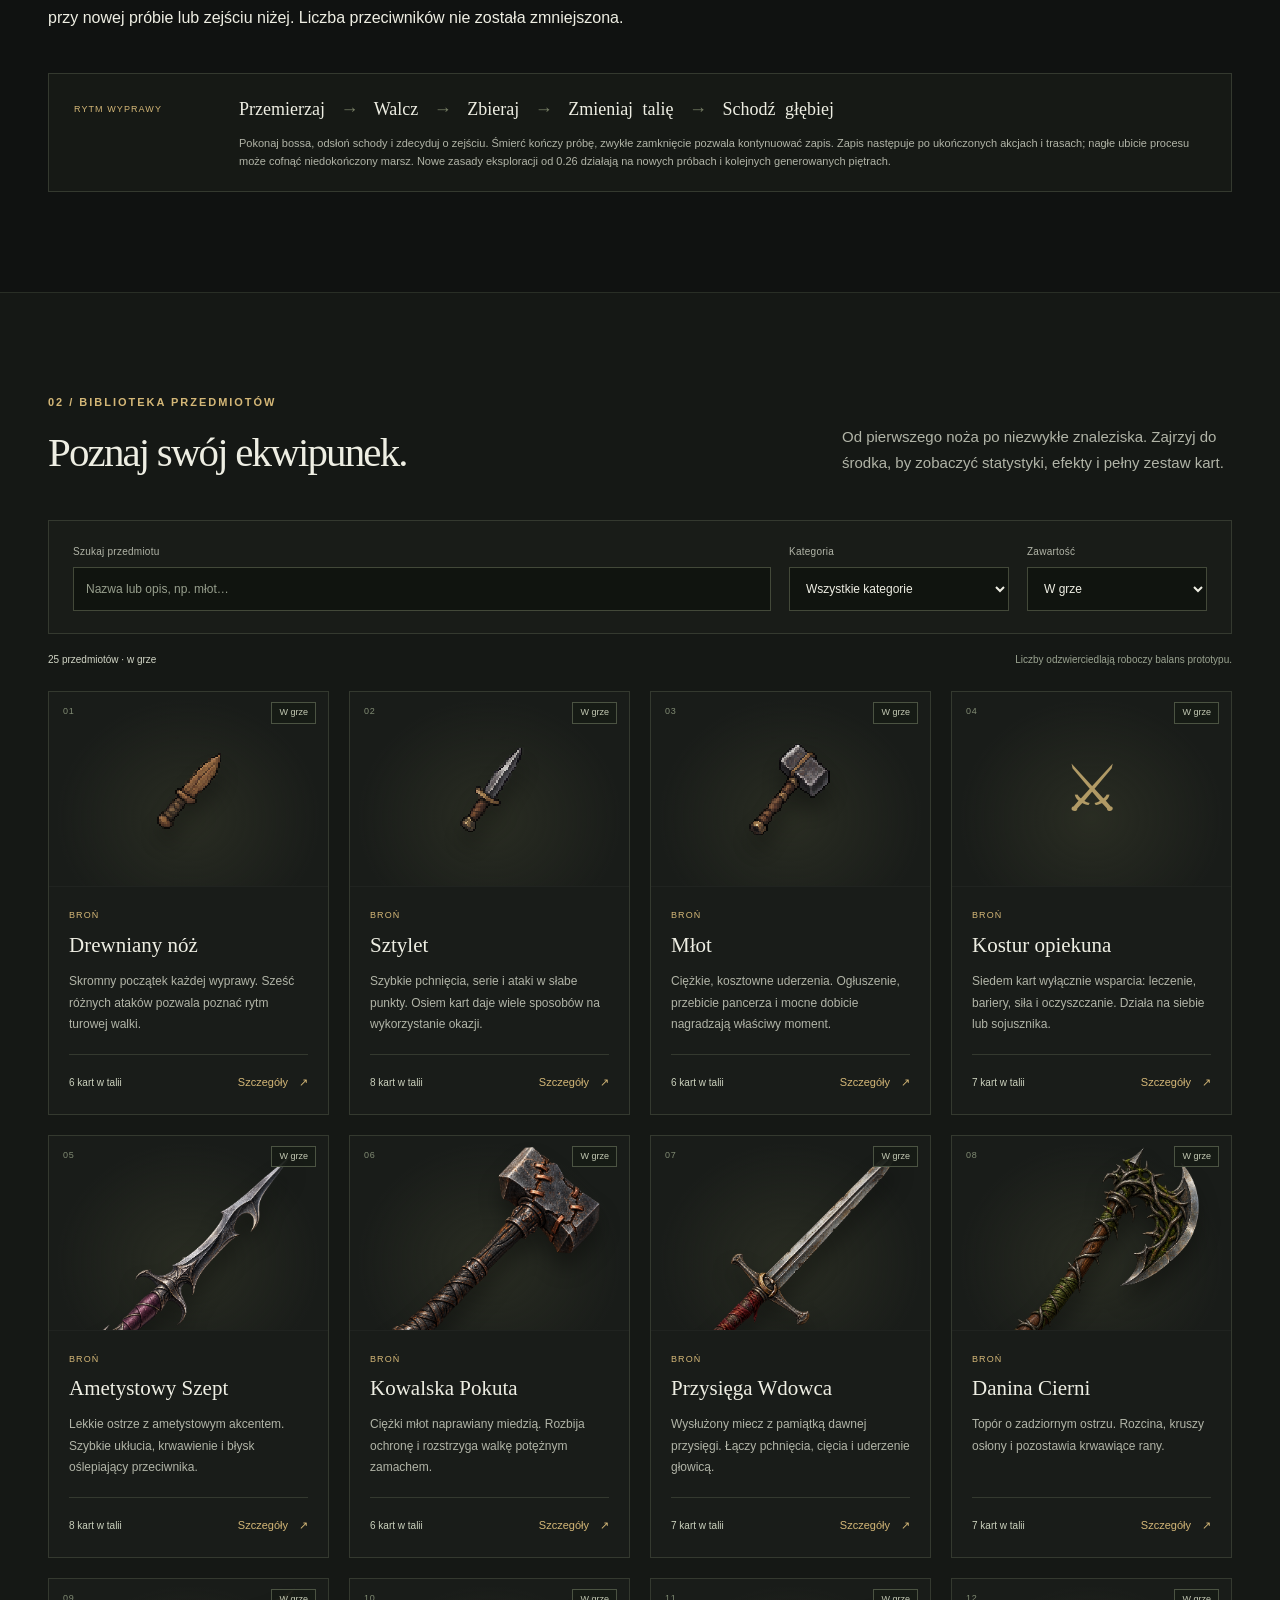
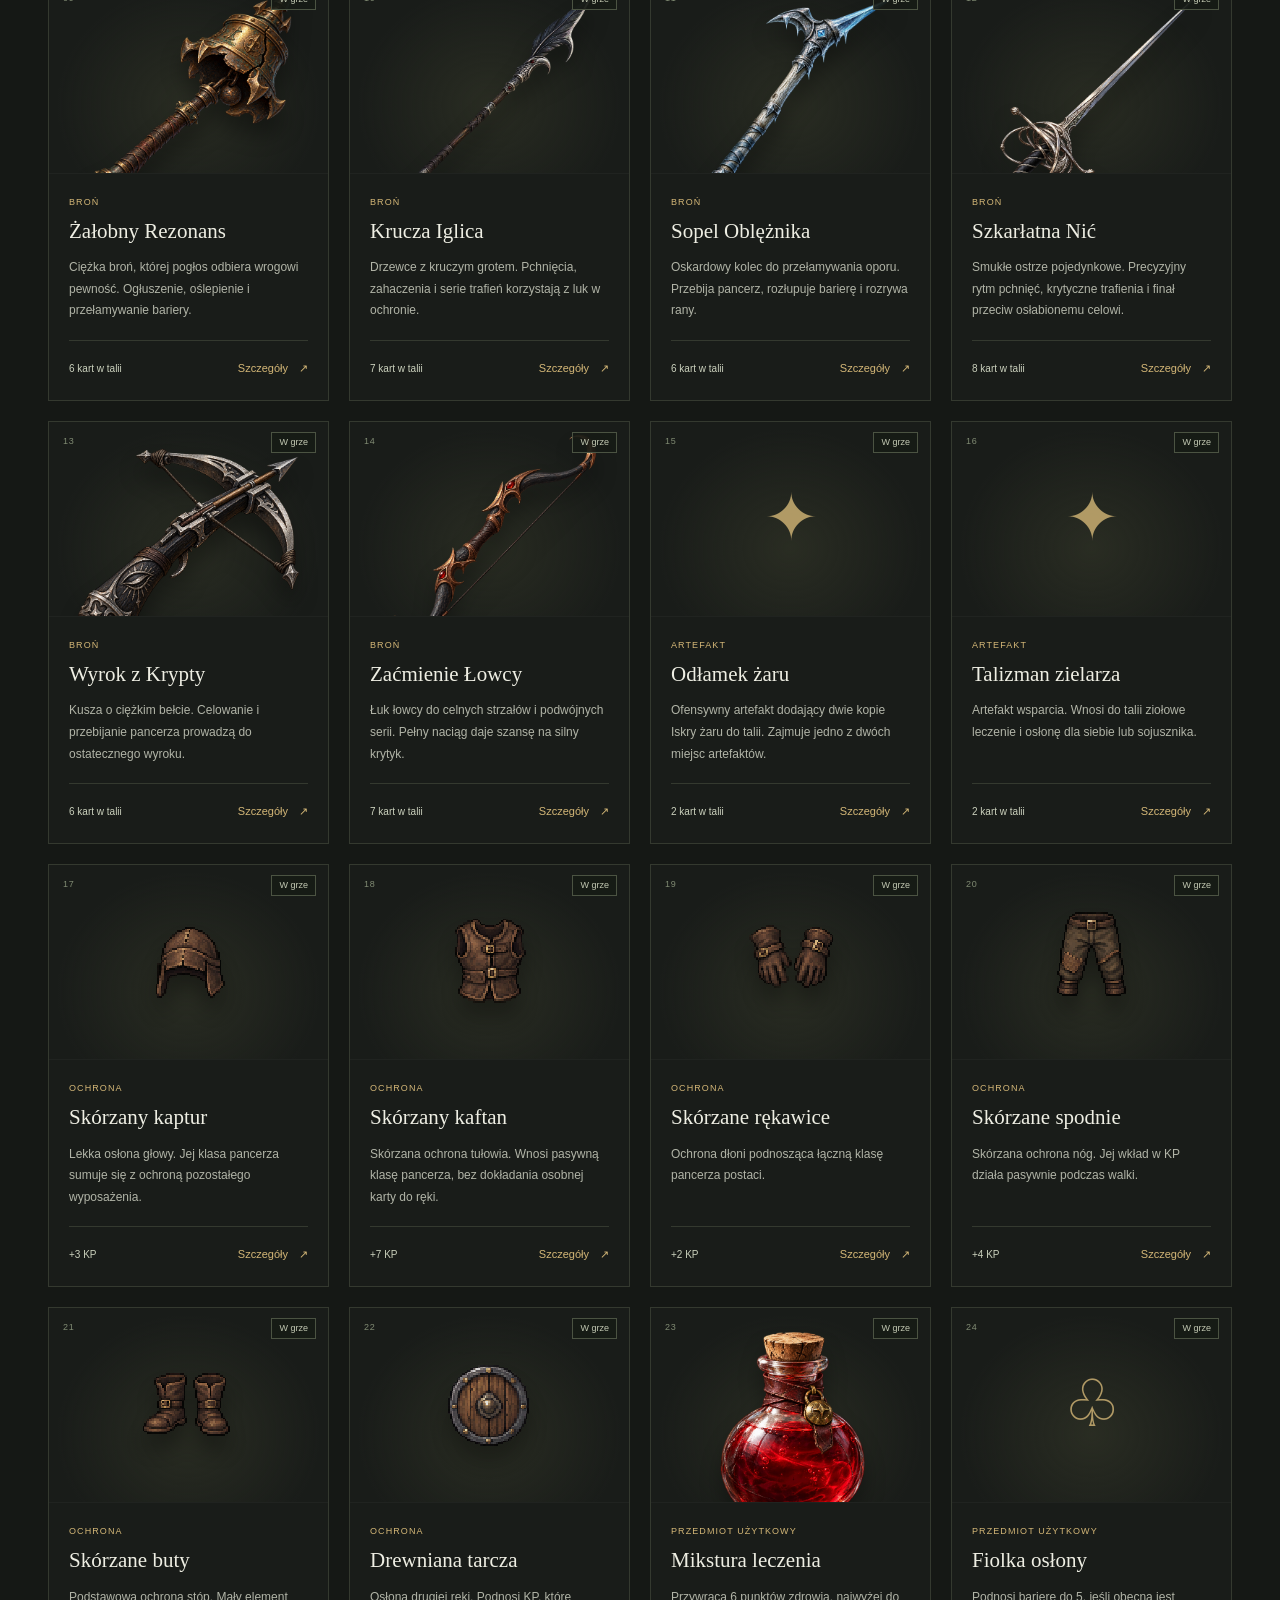
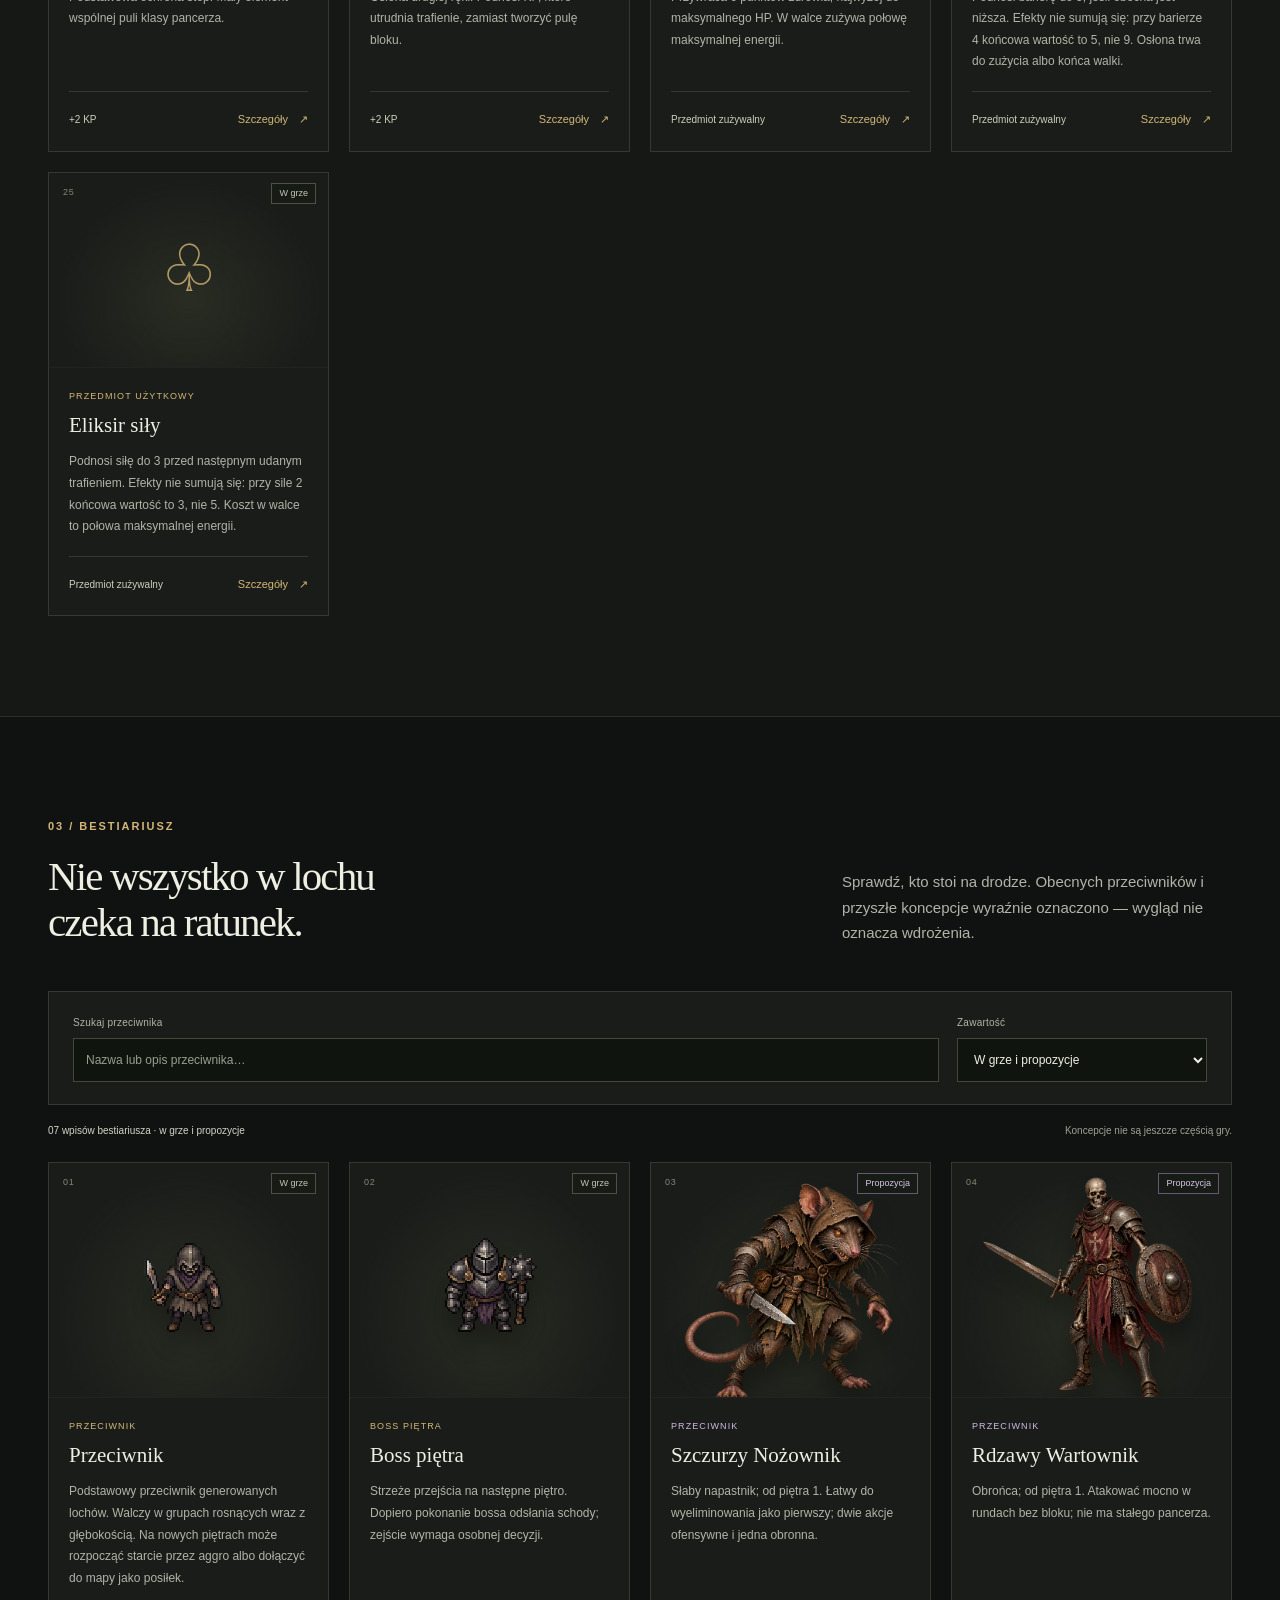
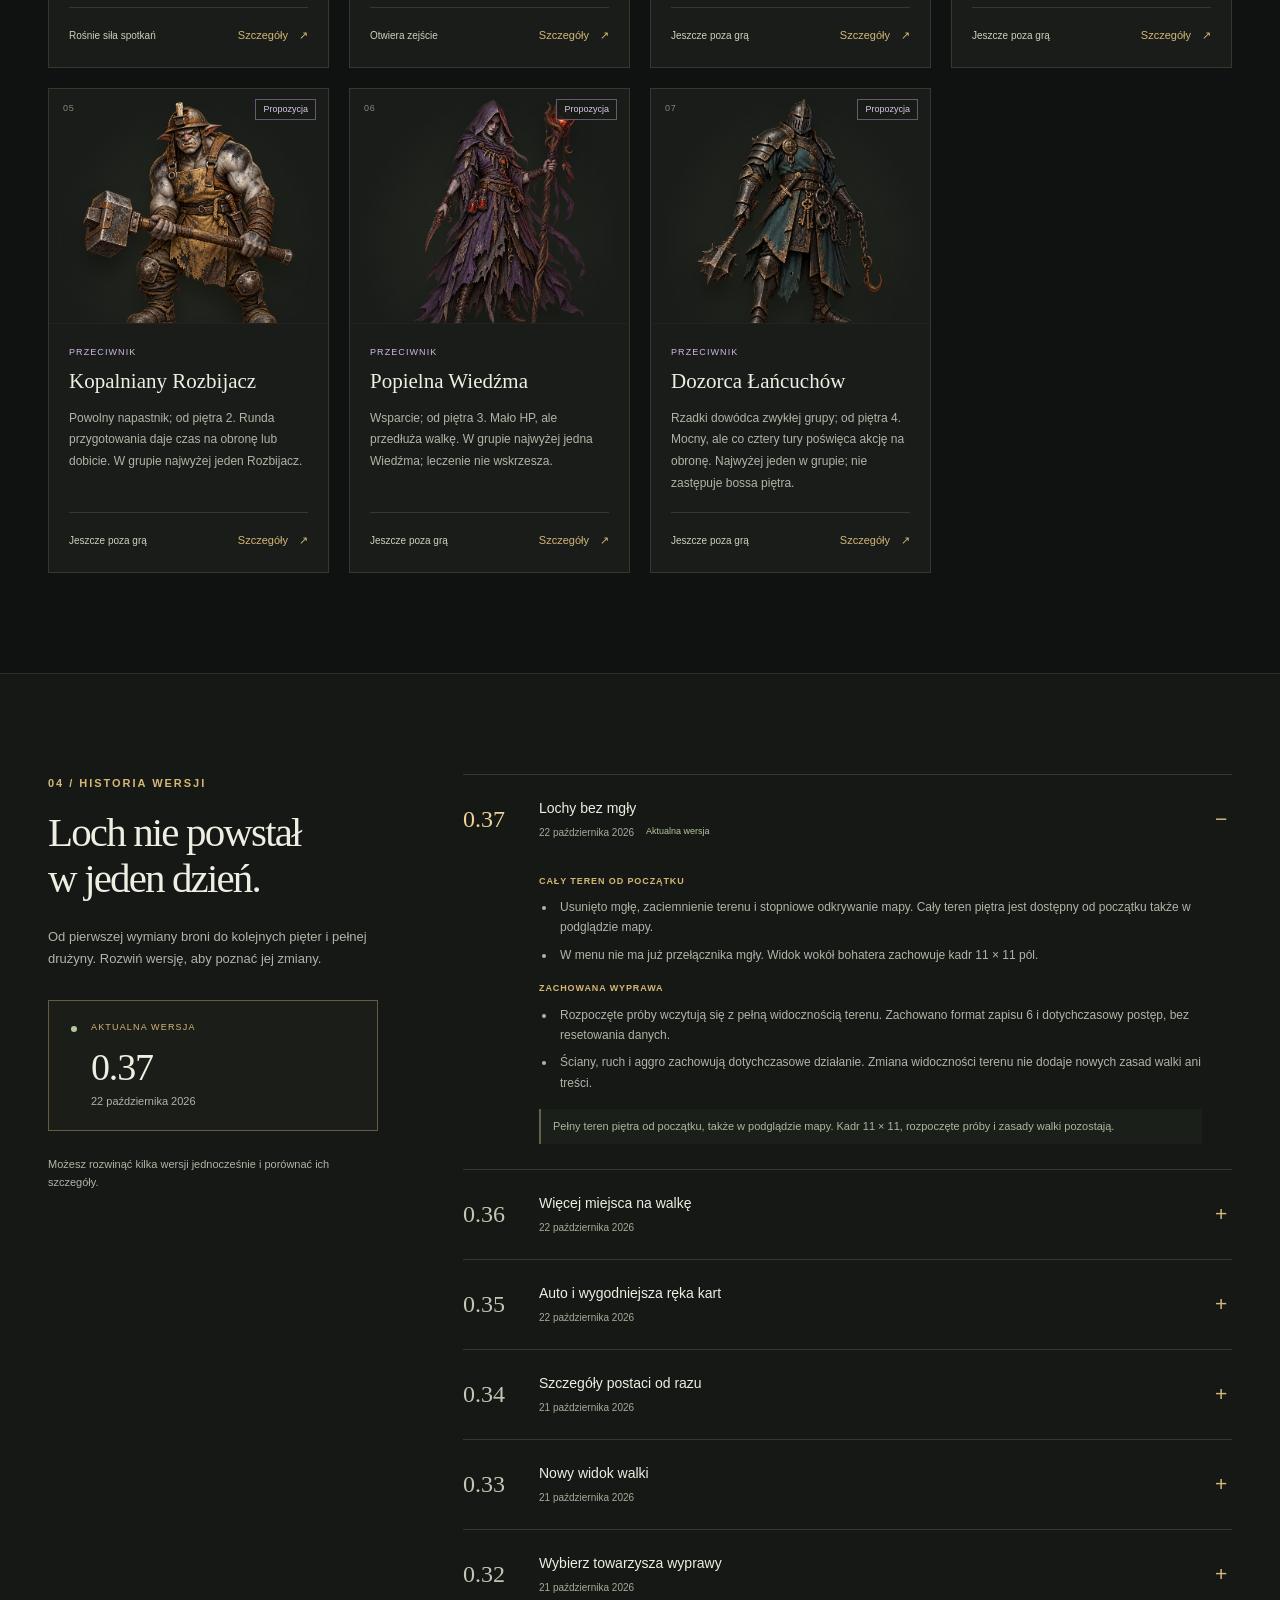
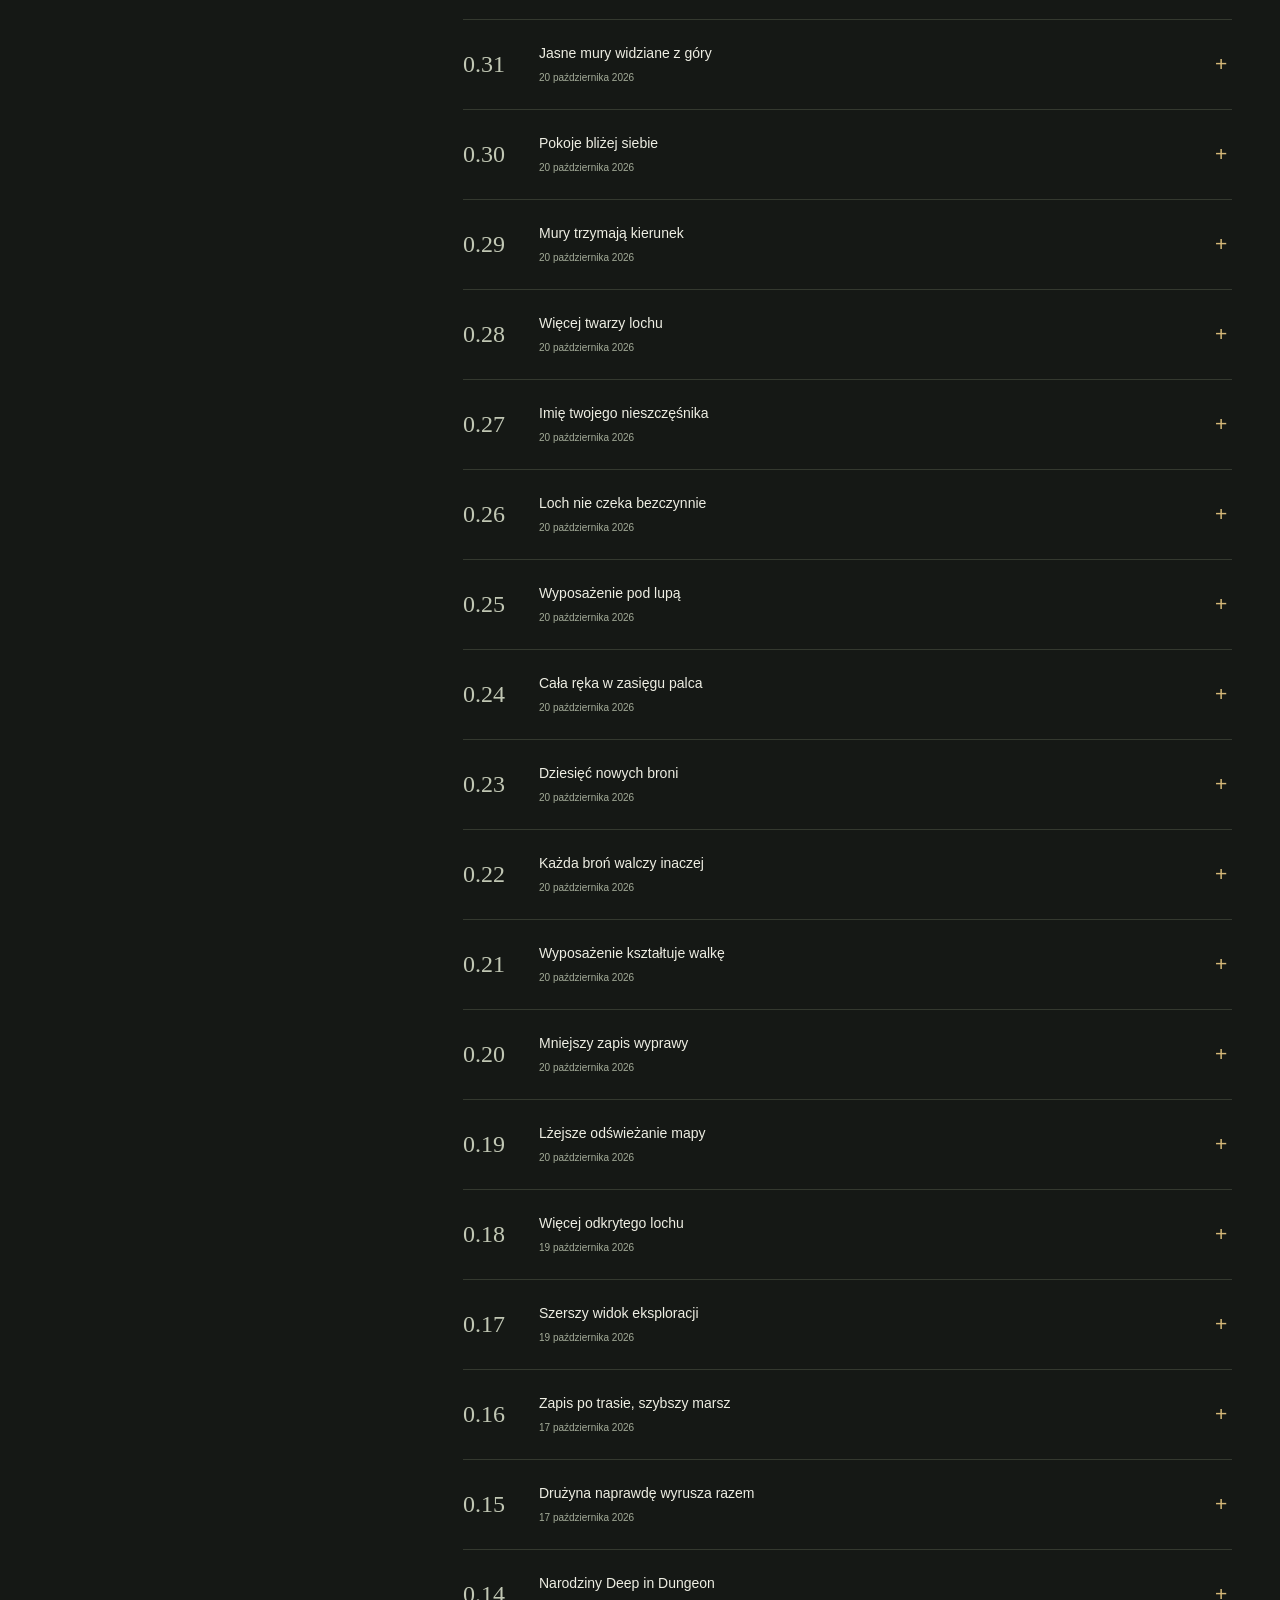
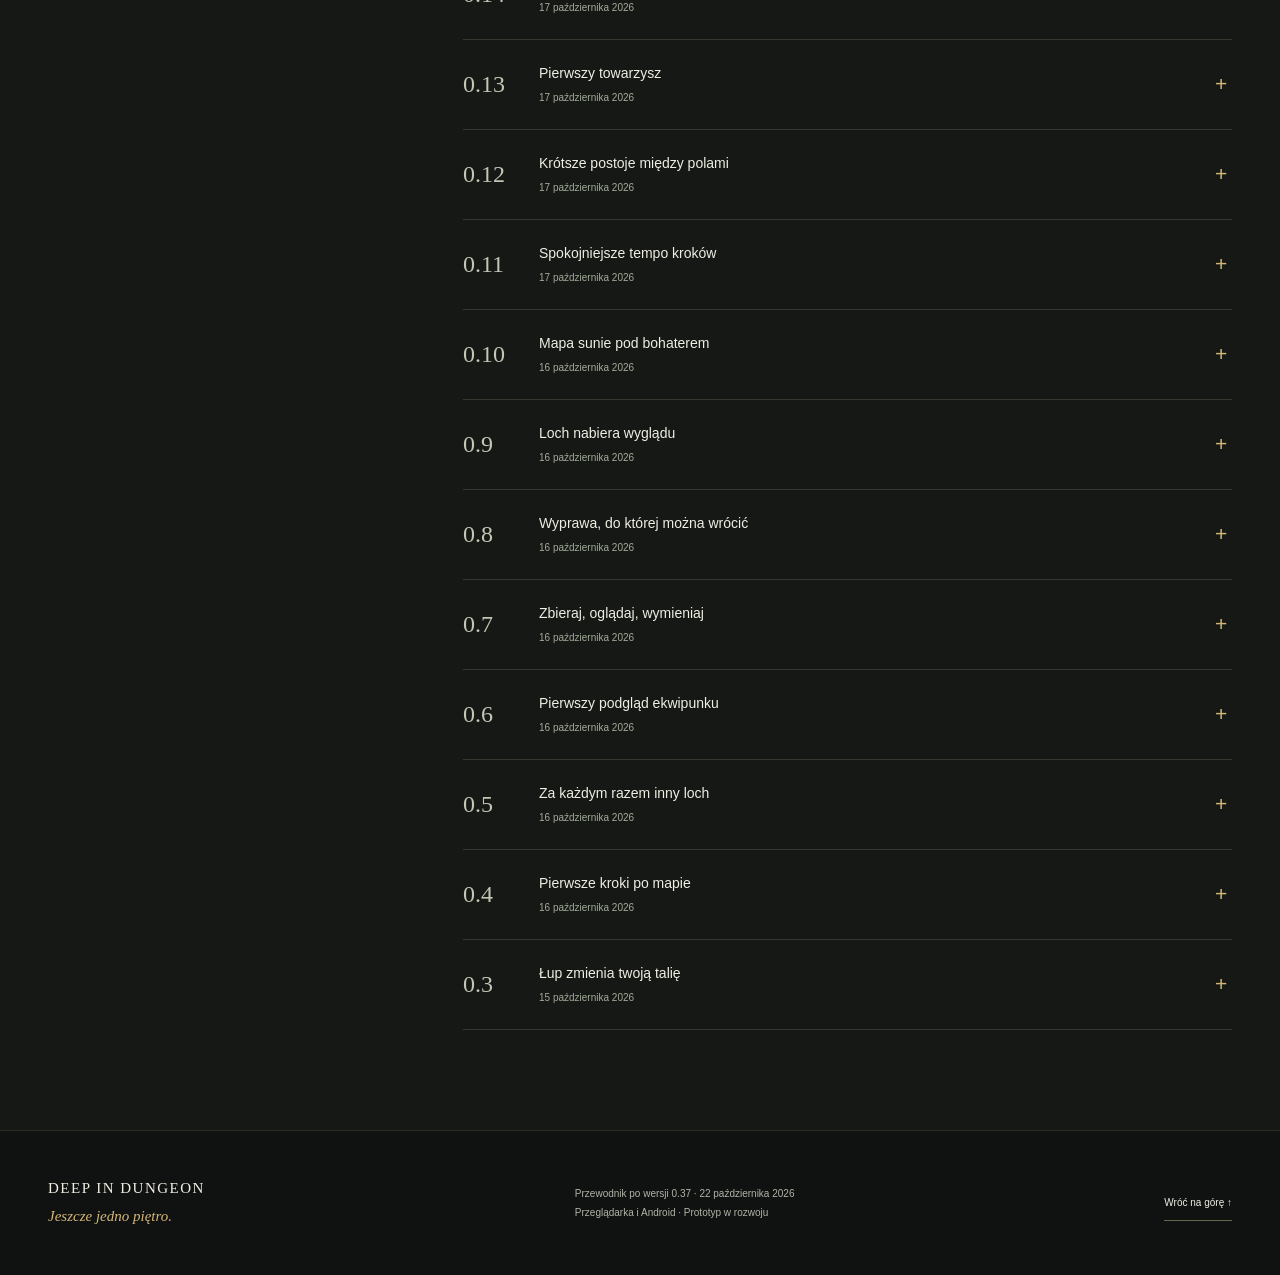
==== commit e98a0f1c: "Wydanie 0.37: lochy bez mgły" ====
--- a/index.html
+++ b/index.html
@@ -22,7 +22,7 @@
     <nav aria-label="Główne sekcje">
       <a href="#zagraj">Zagraj</a><a href="#o-grze">O grze</a><a href="#przedmioty">Przedmioty</a><a href="#bestiariusz">Bestiariusz</a><a href="#historia">Historia wersji</a>
     </nav>
-    <span class="header-version"><span class="status-dot"></span><span>Prototyp <span data-current-version>0.36</span></span></span>
+    <span class="header-version"><span class="status-dot"></span><span>Prototyp <span data-current-version>0.37</span></span></span>
   </header>
 
   <main id="main">
@@ -40,14 +40,14 @@
     </section>
 
     <div class="facts page-width" aria-label="Gra w liczbach">
-      <div><strong>25</strong><span>przedmiotów w grze</span></div><div><strong>6</strong><span>maks. kart w ręce gracza</span></div><div><strong>8</strong><span>osób w drużynie, łącznie z tobą</span></div><div><strong data-release-count>34</strong><span>udokumentowane wersje</span></div>
+      <div><strong>25</strong><span>przedmiotów w grze</span></div><div><strong>6</strong><span>maks. kart w ręce gracza</span></div><div><strong>8</strong><span>osób w drużynie, łącznie z tobą</span></div><div><strong data-release-count>35</strong><span>udokumentowane wersje</span></div>
     </div>
 
     <section class="section page-width play-section" id="zagraj" aria-labelledby="play-title">
       <div class="play-intro"><p class="eyebrow">ZAGRAJ / WYBIERZ WERSJĘ</p><h2 id="play-title">Twój pierwszy krok<br>w głąb lochu.</h2><p>Rozpocznij wyprawę w przeglądarce albo pobierz aplikację na Androida. Obie wersje korzystają z tych samych zasad gry.</p></div>
       <div class="play-choices">
       <div class="download-panel browser-panel">
-        <p class="eyebrow">PRZEGLĄDARKA · PROTOTYP 0.36</p>
+        <p class="eyebrow">PRZEGLĄDARKA · PROTOTYP 0.37</p>
         <a class="button button-gold" id="web-play" href="gra/">Graj w przeglądarce <span aria-hidden="true">↗</span></a>
         <p class="download-meta">Bez instalacji · Komputer i urządzenia z WebGL 2</p>
         <p class="browser-description">Kliknij i wejdź do lochu. Pierwsze uruchomienie wymaga pobrania plików gry. Najlepiej zacząć od aktualnego Chrome, Edge lub Firefox na komputerze.</p>
@@ -65,23 +65,24 @@
     </section>
 
     <section class="section page-width" id="o-grze" aria-labelledby="about-title">
-      <div class="section-heading"><div><p class="eyebrow">01 / O GRZE</p><h2 id="about-title">Mała talia.<br>Wielkie decyzje.</h2></div><p>Wyruszasz z drewnianym nożem. Odkrywasz losowane piętra, zbierasz sprzęt i szukasz drogi w dół. To, co założysz, określa karty, którymi walczysz.</p></div>
+      <div class="section-heading"><div><p class="eyebrow">01 / O GRZE</p><h2 id="about-title">Mała talia.<br>Wielkie decyzje.</h2></div><p>Wyruszasz z drewnianym nożem. Przemierzasz losowane piętra, zbierasz sprzęt i szukasz drogi w dół. To, co założysz, określa karty, którymi walczysz.</p></div>
       <div class="principles">
         <article><span class="principle-icon" aria-hidden="true">♧</span><h3>Sprzęt staje się talią</h3><p>Broń daje ataki, kostur i artefakty — także wsparcie. Różne przedmioty wnoszą różne liczby kart. Na początku własnej tury otrzymujesz do sześciu kart.</p></article>
         <article><span class="principle-icon" aria-hidden="true">◇</span><h3>Liczy się twój ruch</h3><p>Walka jest turowa. Wybierasz kartę i cel, pilnujesz energii. Klasa pancerza utrudnia trafienie, a bariera pochłania obrażenia. Każda z tych ochron działa inaczej.</p></article>
         <article><span class="principle-icon" aria-hidden="true">♙</span><h3>Nie musisz iść samotnie</h3><p>Zacznij z jednym wybranym towarzyszem: Wojownikiem, Łucznikiem, Magiem, Łotrzykiem albo Klerykiem. Rekrutuj kolejnych, rozmawiaj i wymieniaj sprzęt. Kierujesz swoim bohaterem; sojusznicy podejmują własne decyzje.</p></article>
-        <article><span class="principle-icon" aria-hidden="true">↧</span><h3>Loch nie czeka</h3><p>Mniejsze pokoje łączą cienkie korytarze. Wrogowie mogą rozpocząć walkę przez aggro zależne od siły całych drużyn; ściany zasłaniają. Podczas marszu mogą pojawić się posiłki poza widocznym obszarem.</p></article>
+        <article><span class="principle-icon" aria-hidden="true">↧</span><h3>Loch nie czeka</h3><p>Mniejsze pokoje łączą cienkie korytarze. Wrogowie mogą rozpocząć walkę przez aggro zależne od siły całych drużyn; ściany blokują wykrycie przez aggro. Podczas marszu mogą pojawić się posiłki poza kadrem.</p></article>
       </div>
       <p>Gdy nie masz jeszcze zapisanego imienia, gra pyta: „Podaj imię swojego nieszczęśnika”. Wybierz od 1 do 24 znaków, z polskimi literami i spacjami. Imię pozostaje po zamknięciu gry; zmienisz je przez Opcje → Zmień nazwę postaci. Zmiana obejmuje bieżącą i kolejne próby, bez resetowania postępu i historii.</p>
       <p>Od 0.33 w centrum walki widać obie drużyny, do ośmiu postaci po każdej stronie, w dwóch rzędach po cztery. Nad postaciami są nazwy i paski zdrowia. Przycisk Dziennik otwiera pięć ostatnich zdarzeń od najnowszego, a stałe tempo NPC wynosi 0,4 s na zdarzenie. KP bohatera znajduje się w górnym pasku informacji; plecak otwiera przycisk z ikoną. Wskazywanie celu, informacje, rozmowy i dymki zachowują dotychczasowe działanie.</p>
       <p>Od 0.34 dotknięcie postaci w bitwie otwiera od razu jej szczegóły, bez pośredniej listy drużyn. Zamknij lub Wstecz wraca do walki. Zachowano ograniczenia informacji o wrogach, wybór celu i rozmowy.</p>
       <p>Od 0.35 rozwinięta ręka kart jest przed postaciami i przechwytuje dotknięcia kart. Plecak nad talią znajduje się nieco wyżej. Przycisk Auto obok plecaka oraz w nagłówku ręki pozwala powierzyć grze kolejne tury bohatera: co 0,4 sekundy wybiera kartę według tych samych zasad decyzji co towarzysze, bez używania mikstur. Gdy nie ma dostępnego zagrania, kończy turę i odtwarza zwykłe działania NPC, po czym kontynuuje następną turę bohatera. Auto jest domyślnie przygaszone i wyłączone; po włączeniu staje się kolorowe. Możesz je wyłączyć ponownym dotknięciem, także podczas działań NPC. Wyłącza się również po wyniku lub opuszczeniu walki, przejściu do menu lub w tło oraz błędzie zapisu. Kontynuuj wraca do ręcznego sterowania. Auto nie jest zapisywane jako stałe ustawienie i nie wymaga resetowania rozpoczętej próby.</p>
       <p>Od 0.36 informacje o bohaterze — imię, zdrowie z paskiem, bariera, siła, energia i KP — znajdują się w zwartym panelu na prawo od talii. Komunikat walki i podpis pomieszczenia przesunięto, dzięki czemu postacie mają więcej miejsca u góry. Każda drużyna od trzech osób tworzy zygzak: kolejne postacie od lewej do prawej są naprzemiennie niżej i wyżej; jedna lub dwie pozostają w poziomej linii. Imiona, paski zdrowia i obszary dotyku są rozdzielone, a figury dopasowują rozmiar także do krótkiego ekranu. Zmienia się układ ekranu, bez nowych zasad walki. Auto, ręka kart przed figurami i dotychczasowe zapisy pozostają.</p>
+      <p>Od 0.37 lochy nie mają mgły, zaciemnienia terenu ani stopniowego odkrywania mapy. Cały teren piętra jest dostępny od początku, również w podglądzie mapy. W menu nie ma przełącznika mgły. Podczas marszu nadal oglądasz kadr 11 × 11 pól wokół bohatera; ściany, ruch i aggro działają jak wcześniej. Rozpoczęte próby wczytują się z pełną widocznością terenu i zachowanym postępem, bez resetowania zapisu.</p>
       <p>Od 0.32 okno Nowa próba ma dwa wybory: poziom Normalny lub Trudny oraz jednego wskazanego przez ciebie towarzysza. Domyślnie są to Normalny i Kleryk. Nowe próby mają stałe cztery skrzynie na piętro. Każdy towarzysz zaczyna z istniejącym wyposażeniem odpowiednim do swojej roli i może je później zmieniać. Kontynuuj zachowuje dotychczasową drużynę, sprzęt i ustawienia zapisanej próby.</p>
       <p>Od 0.31 ściany mają 36 nowych grafik: sześć kształtów po sześć wariantów, z jasnym, ciepłym kamieniem widzianym prostopadle z góry. Pozostały 24 dotychczasowe warianty podłóg oraz grafiki schodów, skrzyń, łupów i postaci. Wygląd danego rodzaju kafelka pozostaje stały podczas marszu i po wczytaniu; zobaczysz go także w rozpoczętej próbie, bez zmiany układu lochu.</p>
-      <p>Od 0.29 ściany są dobierane według rzeczywistego brzegu pokoju: proste odcinki nie zamieniają się w serię połączeń T. Poprawka obejmuje także widok bez mgły i bufor ruchu, bez resetowania wyprawy.</p>
+      <p>Od 0.29 ściany są dobierane według rzeczywistego brzegu pokoju: proste odcinki nie zamieniają się w serię połączeń T. Poprawka obejmuje również bufor ruchu, bez resetowania wyprawy.</p>
       <p>Od 0.30 nowe piętra mają 50 × 50 pól i 14 pokojów, a korytarze poza pokojami najwyżej 4 pola. Zapisane piętro pozostaje nietknięte; mniejszy loch powstaje dopiero przy nowej próbie lub zejściu niżej. Liczba przeciwników nie została zmniejszona.</p>
-      <div class="journey"><span class="journey-label">RYTM WYPRAWY</span><p>Odkrywaj <b>→</b> Walcz <b>→</b> Zbieraj <b>→</b> Zmieniaj talię <b>→</b> Schodź głębiej</p><small>Pokonaj bossa, odsłoń schody i zdecyduj o zejściu. Śmierć kończy próbę, zwykłe zamknięcie pozwala kontynuować zapis. Zapis następuje po ukończonych akcjach i trasach; nagłe ubicie procesu może cofnąć niedokończony marsz. Nowe zasady eksploracji od 0.26 działają na nowych próbach i kolejnych generowanych piętrach.</small></div>
+      <div class="journey"><span class="journey-label">RYTM WYPRAWY</span><p>Przemierzaj <b>→</b> Walcz <b>→</b> Zbieraj <b>→</b> Zmieniaj talię <b>→</b> Schodź głębiej</p><small>Pokonaj bossa, odsłoń schody i zdecyduj o zejściu. Śmierć kończy próbę, zwykłe zamknięcie pozwala kontynuować zapis. Zapis następuje po ukończonych akcjach i trasach; nagłe ubicie procesu może cofnąć niedokończony marsz. Nowe zasady eksploracji od 0.26 działają na nowych próbach i kolejnych generowanych piętrach.</small></div>
     </section>
 
     <section class="catalogue-section section" id="przedmioty" aria-labelledby="items-title">
@@ -109,14 +110,14 @@
 
     <section class="history-section section" id="historia" aria-labelledby="history-title">
       <div class="page-width history-layout">
-        <div class="history-intro"><p class="eyebrow">04 / HISTORIA WERSJI</p><h2 id="history-title">Loch nie powstał<br>w jeden dzień.</h2><p>Od pierwszej wymiany broni do kolejnych pięter i pełnej drużyny. Rozwiń wersję, aby poznać jej zmiany.</p><div class="current-release"><span class="status-dot"></span><span>AKTUALNA WERSJA<strong data-current-version>0.36</strong><small data-current-date>22 października 2026</small></span></div><p class="history-help">Możesz rozwinąć kilka wersji jednocześnie i porównać ich szczegóły.</p></div>
+        <div class="history-intro"><p class="eyebrow">04 / HISTORIA WERSJI</p><h2 id="history-title">Loch nie powstał<br>w jeden dzień.</h2><p>Od pierwszej wymiany broni do kolejnych pięter i pełnej drużyny. Rozwiń wersję, aby poznać jej zmiany.</p><div class="current-release"><span class="status-dot"></span><span>AKTUALNA WERSJA<strong data-current-version>0.37</strong><small data-current-date>22 października 2026</small></span></div><p class="history-help">Możesz rozwinąć kilka wersji jednocześnie i porównać ich szczegóły.</p></div>
         <div id="releases" class="releases"></div>
       </div>
     </section>
     <noscript><p class="noscript page-width">Katalogi i historia wymagają włączonego JavaScript. Włącz go w przeglądarce i otwórz stronę ponownie. Link do pobrania APK działa również bez JavaScript.</p></noscript>
   </main>
 
-  <footer class="site-footer page-width"><div class="footer-title">DEEP IN DUNGEON<span>Jeszcze jedno piętro.</span></div><div><p>Przewodnik po wersji <span data-current-version>0.36</span> · <span data-current-date>22 października 2026</span></p><p>Przeglądarka i Android · Prototyp w rozwoju</p></div><a class="text-link" href="#start">Wróć na górę ↑</a></footer>
+  <footer class="site-footer page-width"><div class="footer-title">DEEP IN DUNGEON<span>Jeszcze jedno piętro.</span></div><div><p>Przewodnik po wersji <span data-current-version>0.37</span> · <span data-current-date>22 października 2026</span></p><p>Przeglądarka i Android · Prototyp w rozwoju</p></div><a class="text-link" href="#start">Wróć na górę ↑</a></footer>
 
   <dialog id="entry-dialog" aria-labelledby="dialog-title">
     <div class="dialog-toolbar"><span class="eyebrow">KSIĘGA LOCHÓW / SZCZEGÓŁY</span><button type="button" id="close-dialog" class="close-button" aria-label="Zamknij szczegóły">✕</button></div>
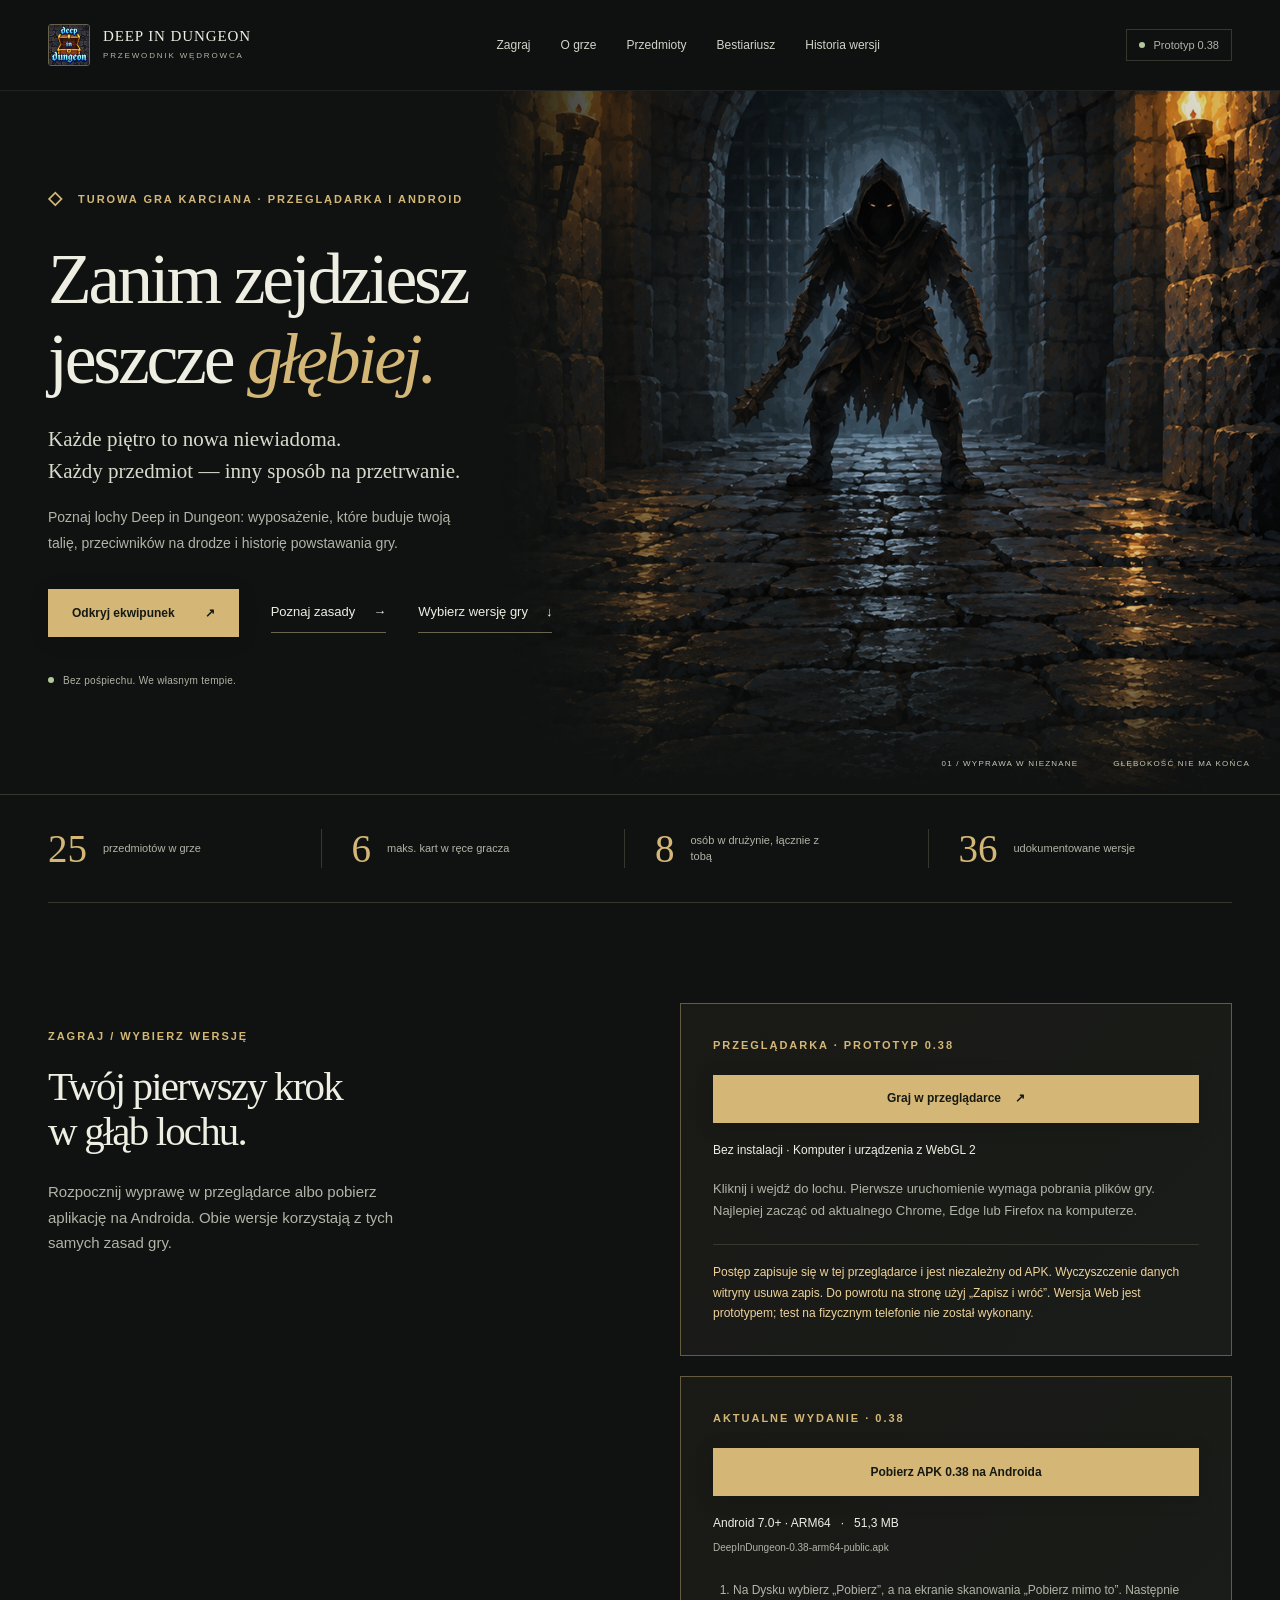
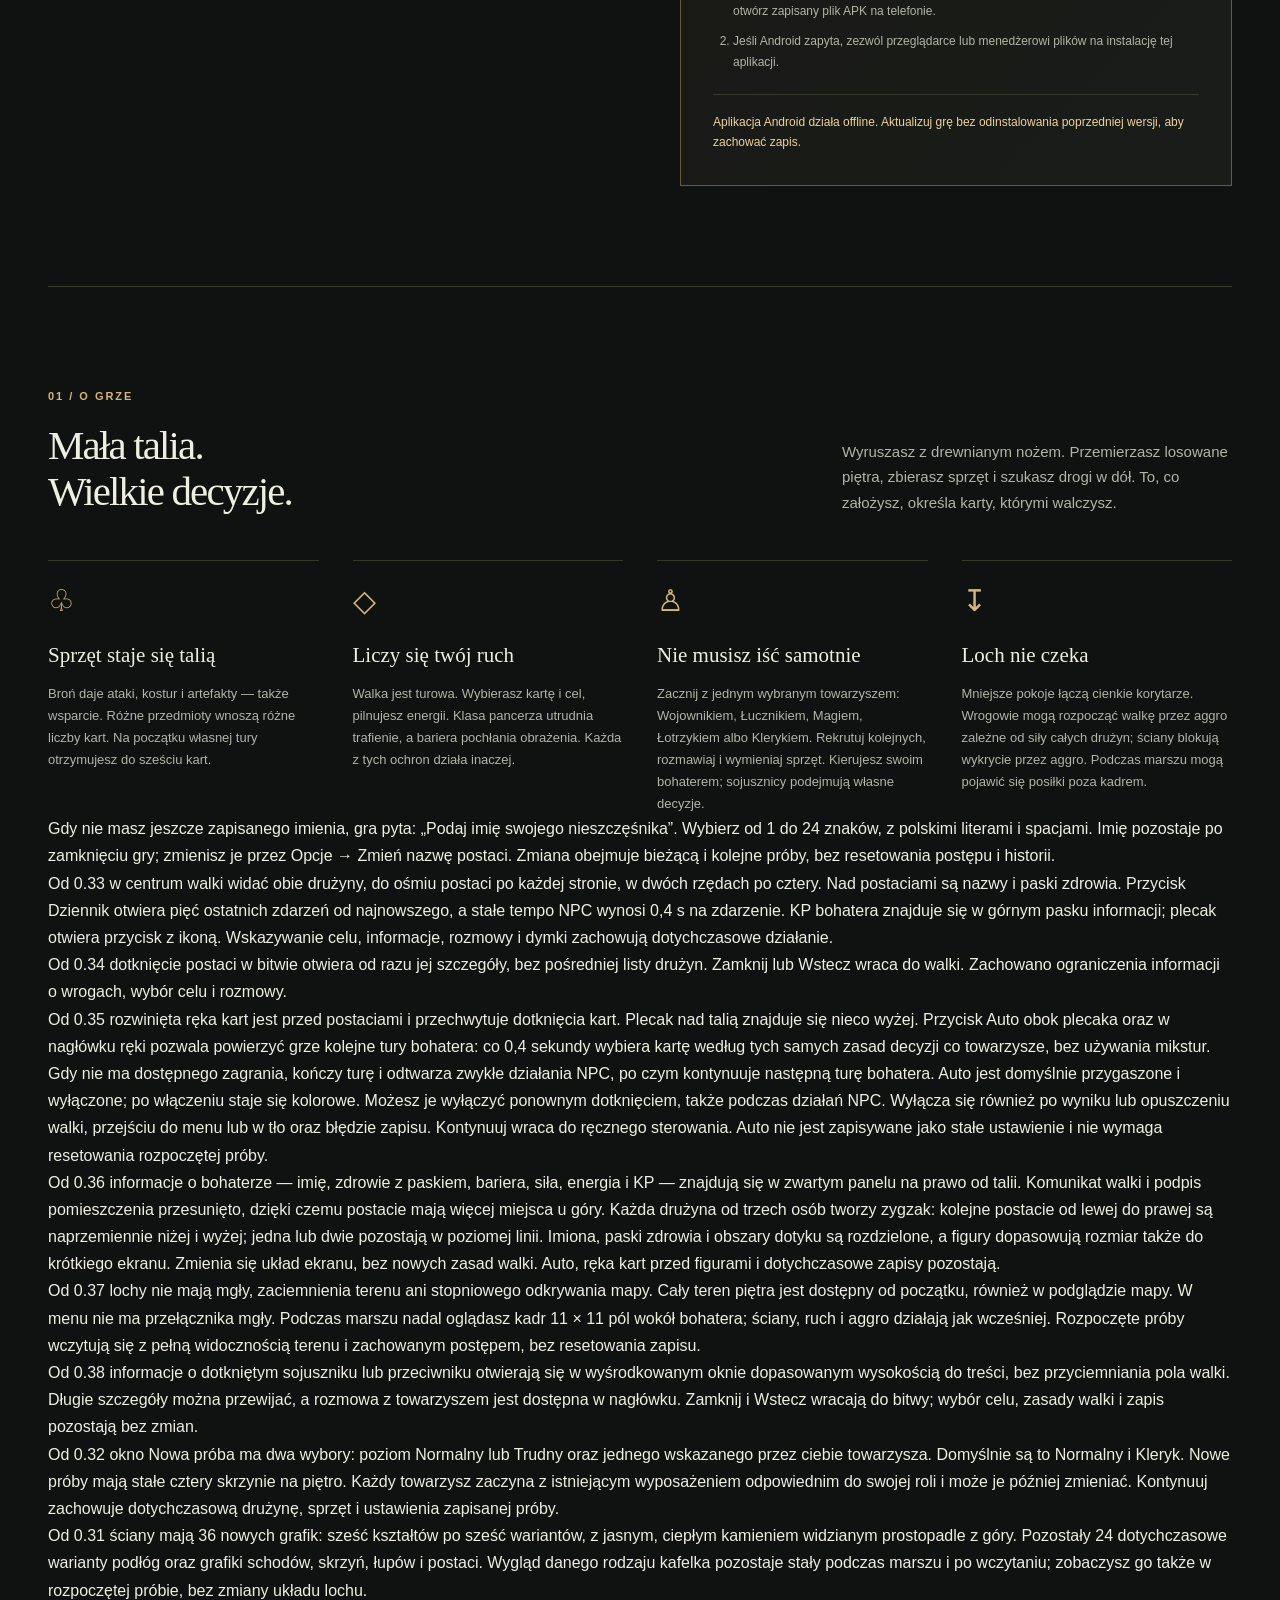
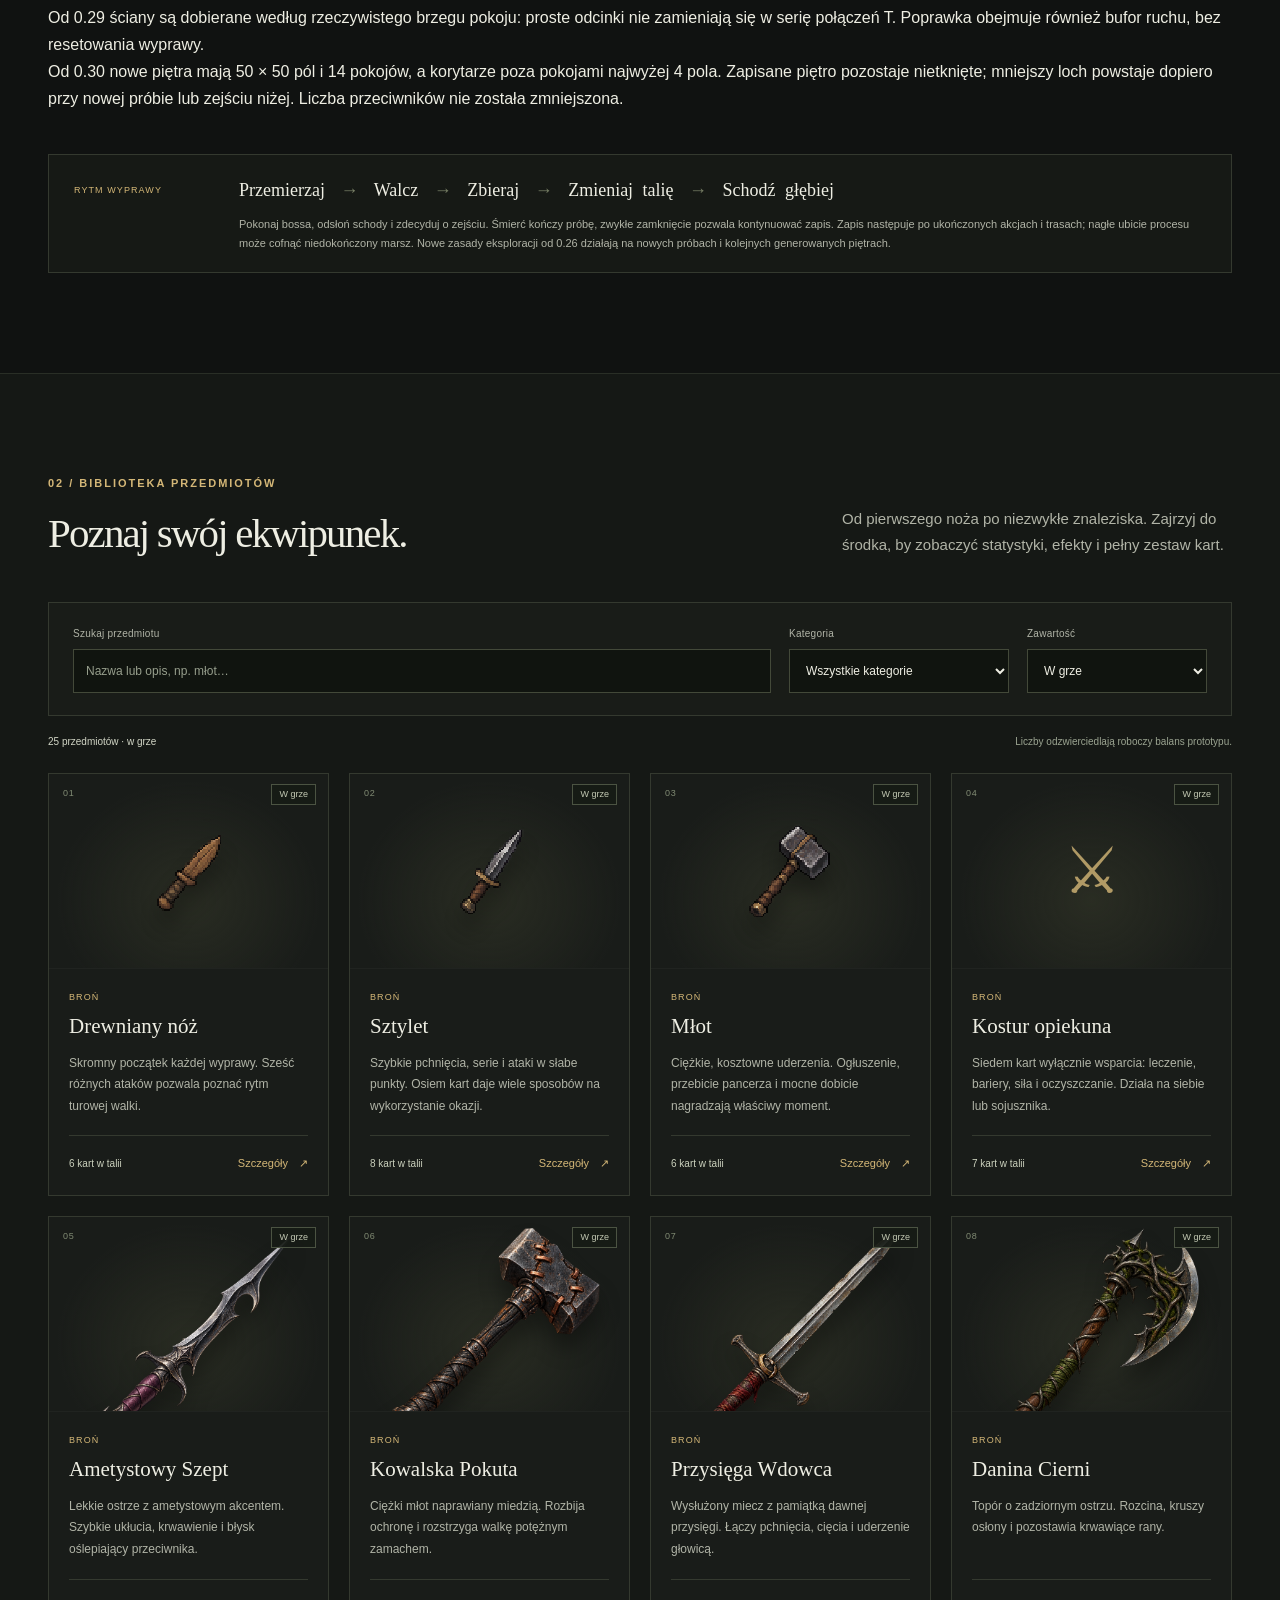
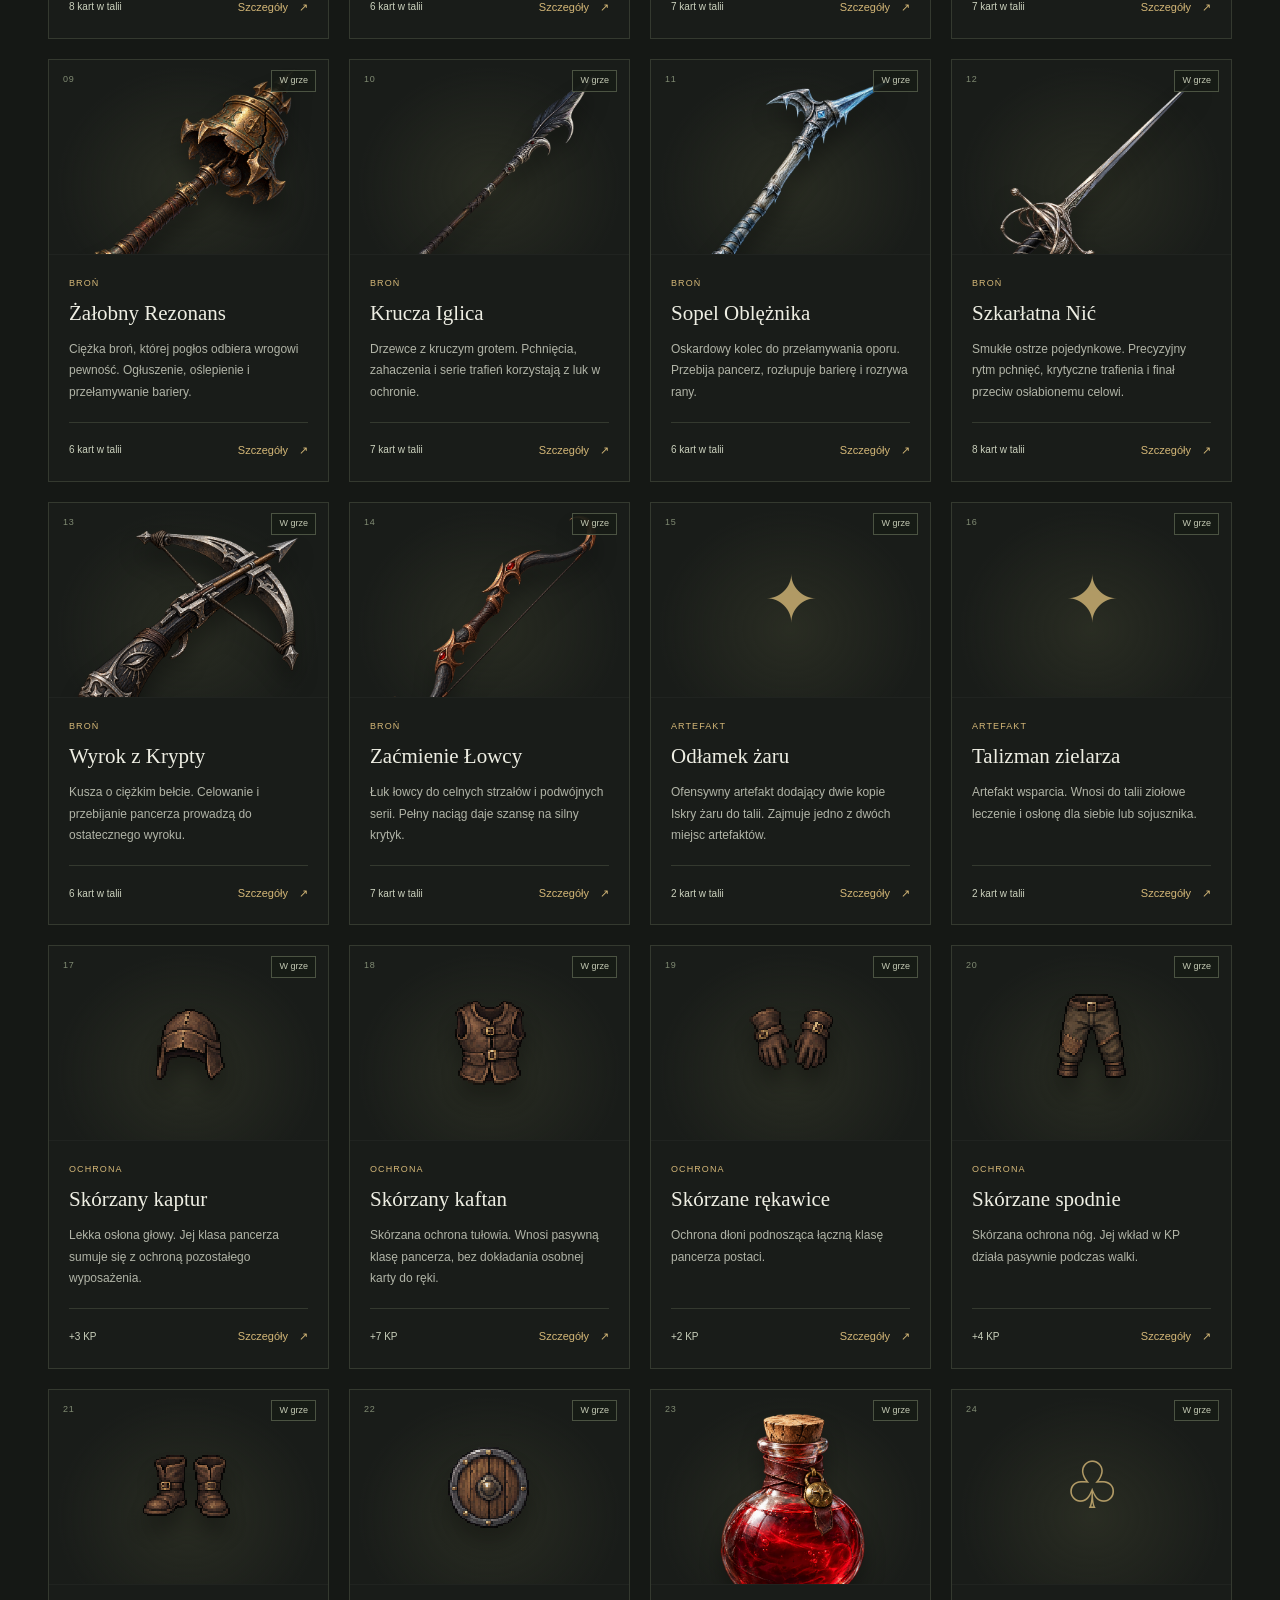
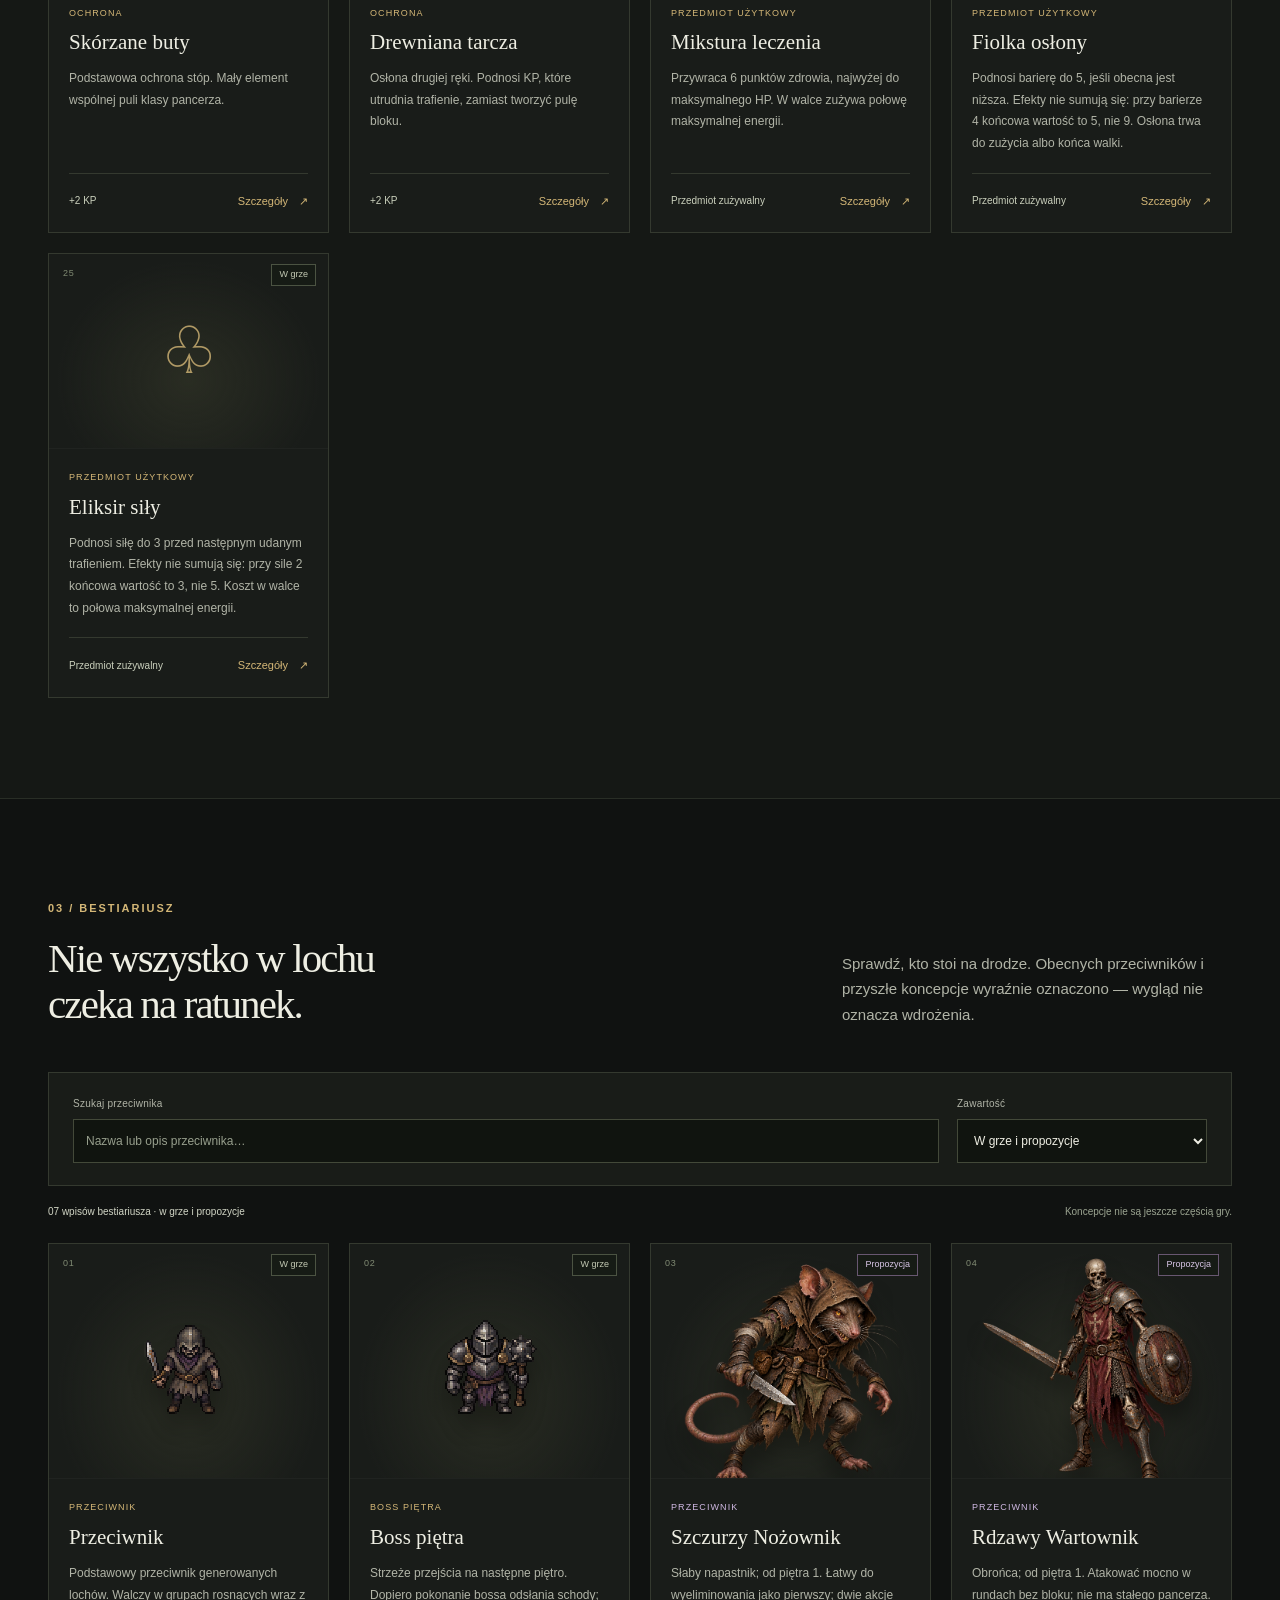
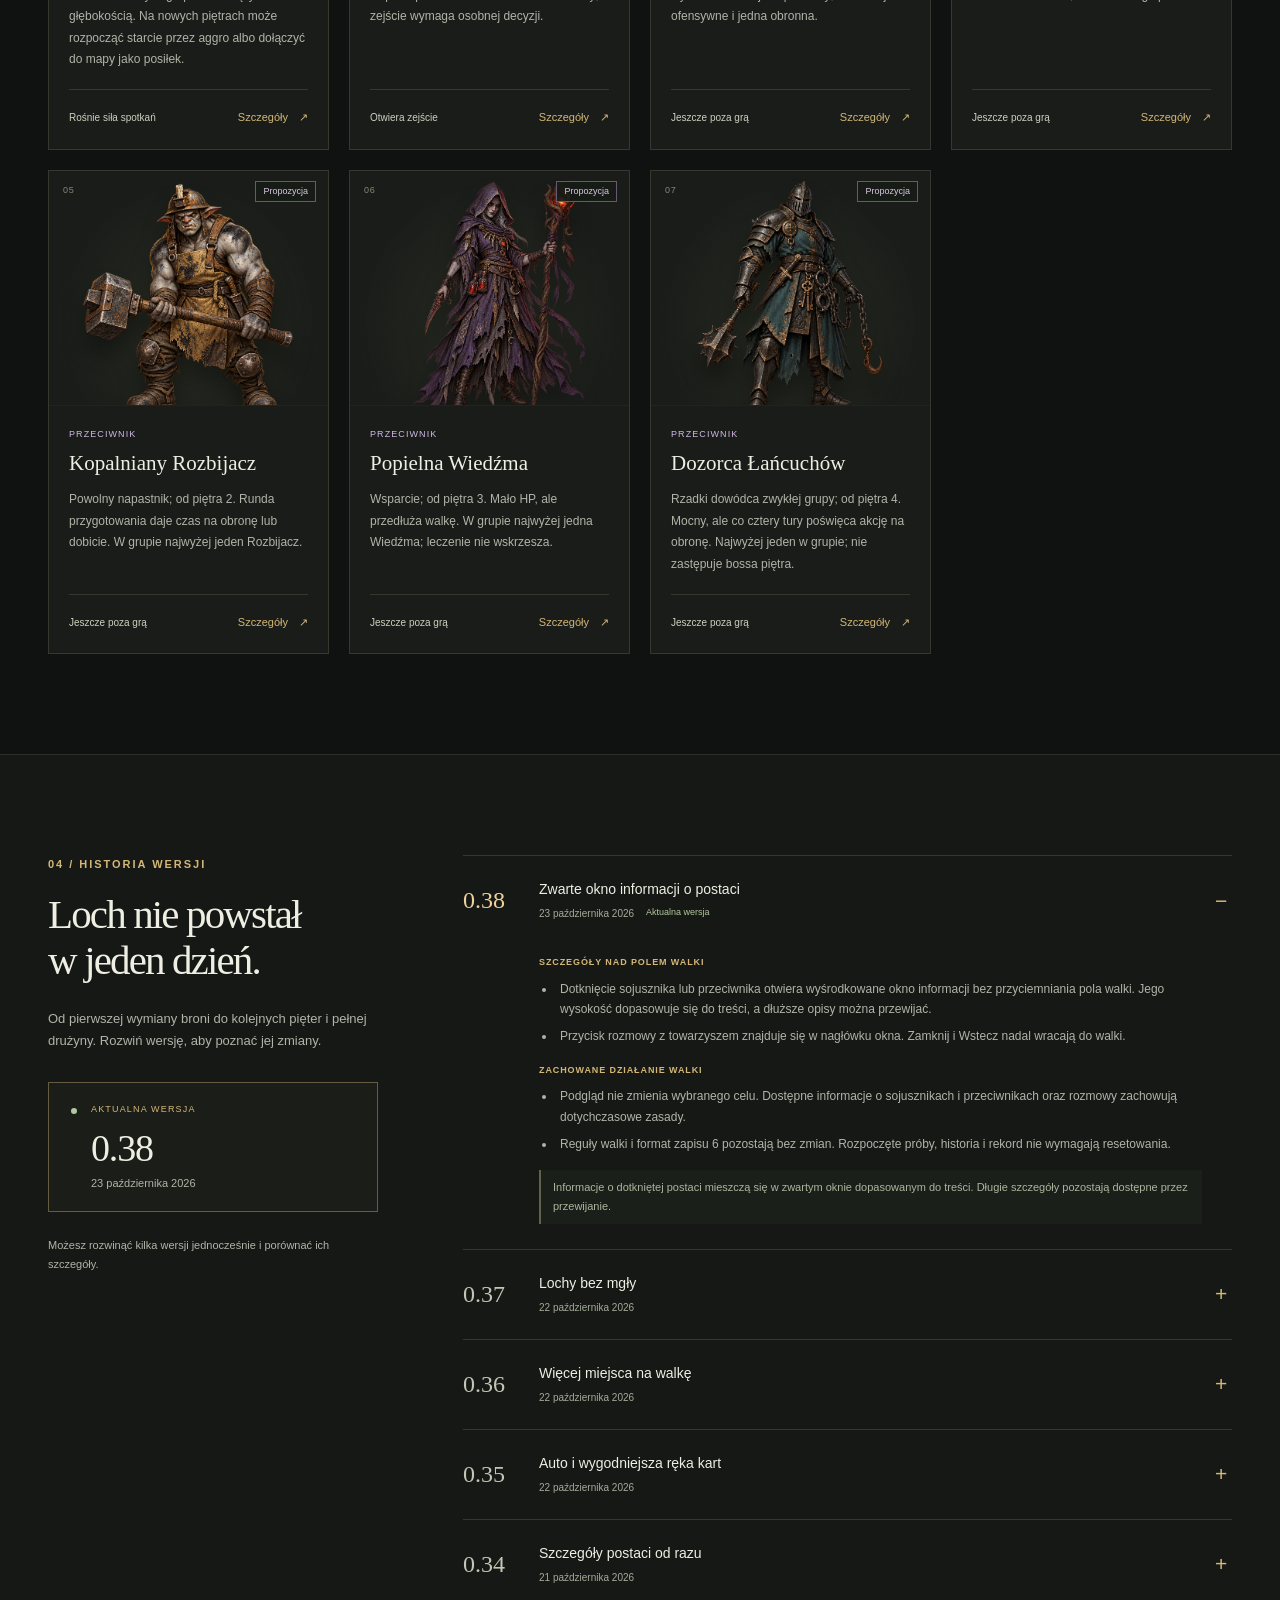
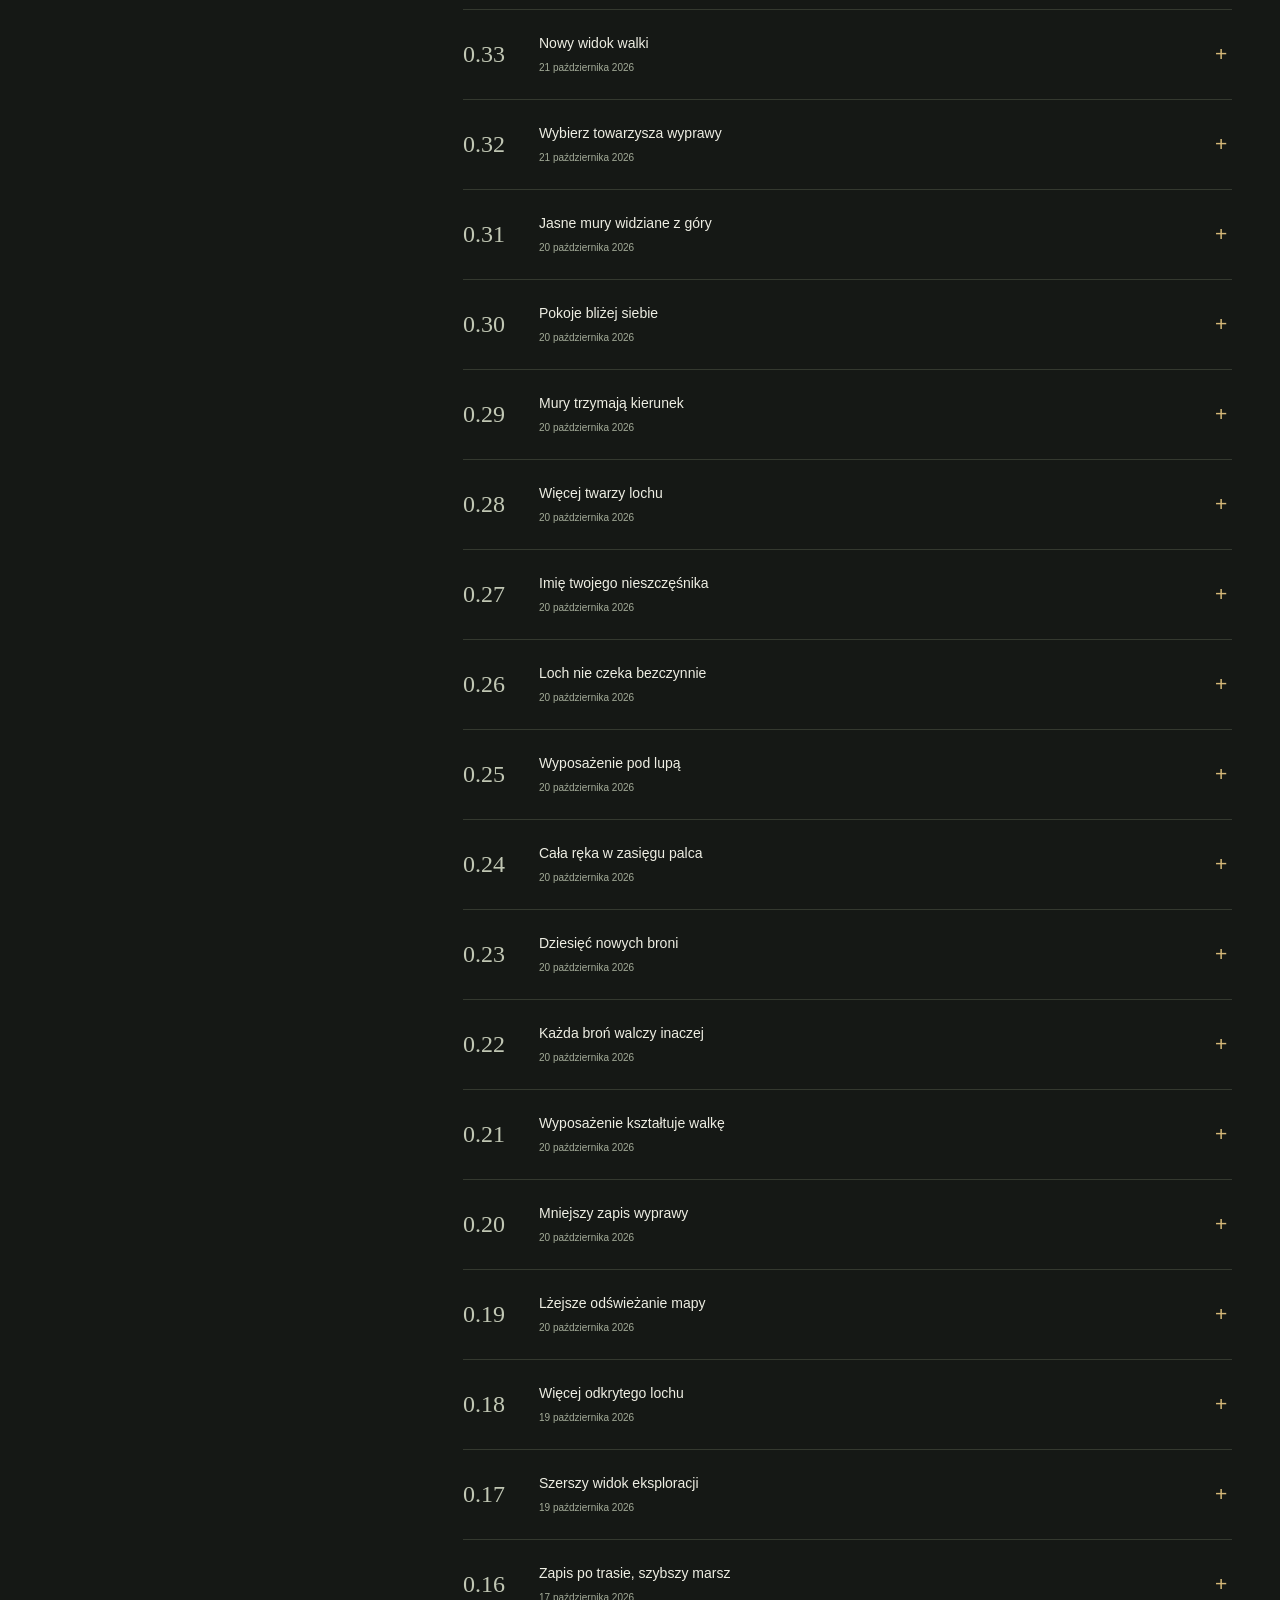
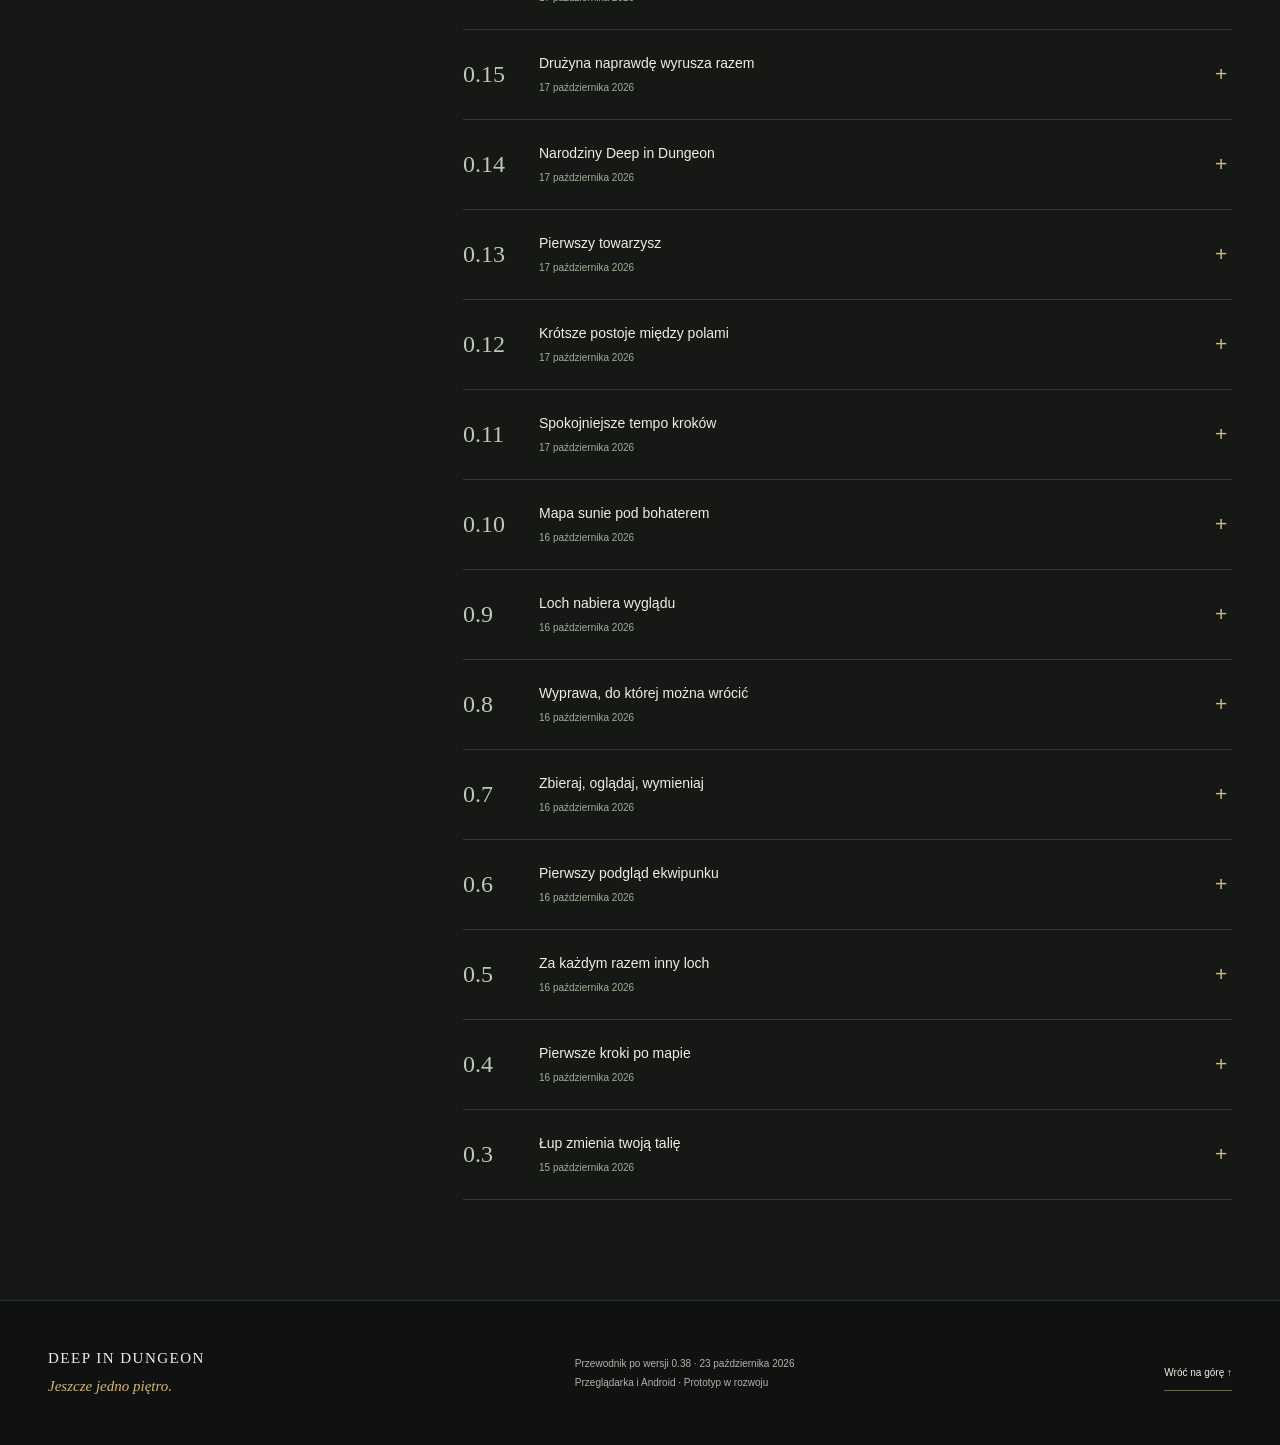
==== commit 575eb5ea: "Wydanie 0.38: zwarte okno informacji o postaci" ====
--- a/index.html
+++ b/index.html
@@ -22,7 +22,7 @@
     <nav aria-label="Główne sekcje">
       <a href="#zagraj">Zagraj</a><a href="#o-grze">O grze</a><a href="#przedmioty">Przedmioty</a><a href="#bestiariusz">Bestiariusz</a><a href="#historia">Historia wersji</a>
     </nav>
-    <span class="header-version"><span class="status-dot"></span><span>Prototyp <span data-current-version>0.37</span></span></span>
+    <span class="header-version"><span class="status-dot"></span><span>Prototyp <span data-current-version>0.38</span></span></span>
   </header>
 
   <main id="main">
@@ -47,7 +47,7 @@
       <div class="play-intro"><p class="eyebrow">ZAGRAJ / WYBIERZ WERSJĘ</p><h2 id="play-title">Twój pierwszy krok<br>w głąb lochu.</h2><p>Rozpocznij wyprawę w przeglądarce albo pobierz aplikację na Androida. Obie wersje korzystają z tych samych zasad gry.</p></div>
       <div class="play-choices">
       <div class="download-panel browser-panel">
-        <p class="eyebrow">PRZEGLĄDARKA · PROTOTYP 0.37</p>
+        <p class="eyebrow">PRZEGLĄDARKA · PROTOTYP 0.38</p>
         <a class="button button-gold" id="web-play" href="gra/">Graj w przeglądarce <span aria-hidden="true">↗</span></a>
         <p class="download-meta">Bez instalacji · Komputer i urządzenia z WebGL 2</p>
         <p class="browser-description">Kliknij i wejdź do lochu. Pierwsze uruchomienie wymaga pobrania plików gry. Najlepiej zacząć od aktualnego Chrome, Edge lub Firefox na komputerze.</p>
@@ -78,6 +78,7 @@
       <p>Od 0.35 rozwinięta ręka kart jest przed postaciami i przechwytuje dotknięcia kart. Plecak nad talią znajduje się nieco wyżej. Przycisk Auto obok plecaka oraz w nagłówku ręki pozwala powierzyć grze kolejne tury bohatera: co 0,4 sekundy wybiera kartę według tych samych zasad decyzji co towarzysze, bez używania mikstur. Gdy nie ma dostępnego zagrania, kończy turę i odtwarza zwykłe działania NPC, po czym kontynuuje następną turę bohatera. Auto jest domyślnie przygaszone i wyłączone; po włączeniu staje się kolorowe. Możesz je wyłączyć ponownym dotknięciem, także podczas działań NPC. Wyłącza się również po wyniku lub opuszczeniu walki, przejściu do menu lub w tło oraz błędzie zapisu. Kontynuuj wraca do ręcznego sterowania. Auto nie jest zapisywane jako stałe ustawienie i nie wymaga resetowania rozpoczętej próby.</p>
       <p>Od 0.36 informacje o bohaterze — imię, zdrowie z paskiem, bariera, siła, energia i KP — znajdują się w zwartym panelu na prawo od talii. Komunikat walki i podpis pomieszczenia przesunięto, dzięki czemu postacie mają więcej miejsca u góry. Każda drużyna od trzech osób tworzy zygzak: kolejne postacie od lewej do prawej są naprzemiennie niżej i wyżej; jedna lub dwie pozostają w poziomej linii. Imiona, paski zdrowia i obszary dotyku są rozdzielone, a figury dopasowują rozmiar także do krótkiego ekranu. Zmienia się układ ekranu, bez nowych zasad walki. Auto, ręka kart przed figurami i dotychczasowe zapisy pozostają.</p>
       <p>Od 0.37 lochy nie mają mgły, zaciemnienia terenu ani stopniowego odkrywania mapy. Cały teren piętra jest dostępny od początku, również w podglądzie mapy. W menu nie ma przełącznika mgły. Podczas marszu nadal oglądasz kadr 11 × 11 pól wokół bohatera; ściany, ruch i aggro działają jak wcześniej. Rozpoczęte próby wczytują się z pełną widocznością terenu i zachowanym postępem, bez resetowania zapisu.</p>
+      <p>Od 0.38 informacje o dotkniętym sojuszniku lub przeciwniku otwierają się w wyśrodkowanym oknie dopasowanym wysokością do treści, bez przyciemniania pola walki. Długie szczegóły można przewijać, a rozmowa z towarzyszem jest dostępna w nagłówku. Zamknij i Wstecz wracają do bitwy; wybór celu, zasady walki i zapis pozostają bez zmian.</p>
       <p>Od 0.32 okno Nowa próba ma dwa wybory: poziom Normalny lub Trudny oraz jednego wskazanego przez ciebie towarzysza. Domyślnie są to Normalny i Kleryk. Nowe próby mają stałe cztery skrzynie na piętro. Każdy towarzysz zaczyna z istniejącym wyposażeniem odpowiednim do swojej roli i może je później zmieniać. Kontynuuj zachowuje dotychczasową drużynę, sprzęt i ustawienia zapisanej próby.</p>
       <p>Od 0.31 ściany mają 36 nowych grafik: sześć kształtów po sześć wariantów, z jasnym, ciepłym kamieniem widzianym prostopadle z góry. Pozostały 24 dotychczasowe warianty podłóg oraz grafiki schodów, skrzyń, łupów i postaci. Wygląd danego rodzaju kafelka pozostaje stały podczas marszu i po wczytaniu; zobaczysz go także w rozpoczętej próbie, bez zmiany układu lochu.</p>
       <p>Od 0.29 ściany są dobierane według rzeczywistego brzegu pokoju: proste odcinki nie zamieniają się w serię połączeń T. Poprawka obejmuje również bufor ruchu, bez resetowania wyprawy.</p>
@@ -110,14 +111,14 @@
 
     <section class="history-section section" id="historia" aria-labelledby="history-title">
       <div class="page-width history-layout">
-        <div class="history-intro"><p class="eyebrow">04 / HISTORIA WERSJI</p><h2 id="history-title">Loch nie powstał<br>w jeden dzień.</h2><p>Od pierwszej wymiany broni do kolejnych pięter i pełnej drużyny. Rozwiń wersję, aby poznać jej zmiany.</p><div class="current-release"><span class="status-dot"></span><span>AKTUALNA WERSJA<strong data-current-version>0.37</strong><small data-current-date>22 października 2026</small></span></div><p class="history-help">Możesz rozwinąć kilka wersji jednocześnie i porównać ich szczegóły.</p></div>
+        <div class="history-intro"><p class="eyebrow">04 / HISTORIA WERSJI</p><h2 id="history-title">Loch nie powstał<br>w jeden dzień.</h2><p>Od pierwszej wymiany broni do kolejnych pięter i pełnej drużyny. Rozwiń wersję, aby poznać jej zmiany.</p><div class="current-release"><span class="status-dot"></span><span>AKTUALNA WERSJA<strong data-current-version>0.38</strong><small data-current-date>23 października 2026</small></span></div><p class="history-help">Możesz rozwinąć kilka wersji jednocześnie i porównać ich szczegóły.</p></div>
         <div id="releases" class="releases"></div>
       </div>
     </section>
     <noscript><p class="noscript page-width">Katalogi i historia wymagają włączonego JavaScript. Włącz go w przeglądarce i otwórz stronę ponownie. Link do pobrania APK działa również bez JavaScript.</p></noscript>
   </main>
 
-  <footer class="site-footer page-width"><div class="footer-title">DEEP IN DUNGEON<span>Jeszcze jedno piętro.</span></div><div><p>Przewodnik po wersji <span data-current-version>0.37</span> · <span data-current-date>22 października 2026</span></p><p>Przeglądarka i Android · Prototyp w rozwoju</p></div><a class="text-link" href="#start">Wróć na górę ↑</a></footer>
+  <footer class="site-footer page-width"><div class="footer-title">DEEP IN DUNGEON<span>Jeszcze jedno piętro.</span></div><div><p>Przewodnik po wersji <span data-current-version>0.38</span> · <span data-current-date>23 października 2026</span></p><p>Przeglądarka i Android · Prototyp w rozwoju</p></div><a class="text-link" href="#start">Wróć na górę ↑</a></footer>
 
   <dialog id="entry-dialog" aria-labelledby="dialog-title">
     <div class="dialog-toolbar"><span class="eyebrow">KSIĘGA LOCHÓW / SZCZEGÓŁY</span><button type="button" id="close-dialog" class="close-button" aria-label="Zamknij szczegóły">✕</button></div>
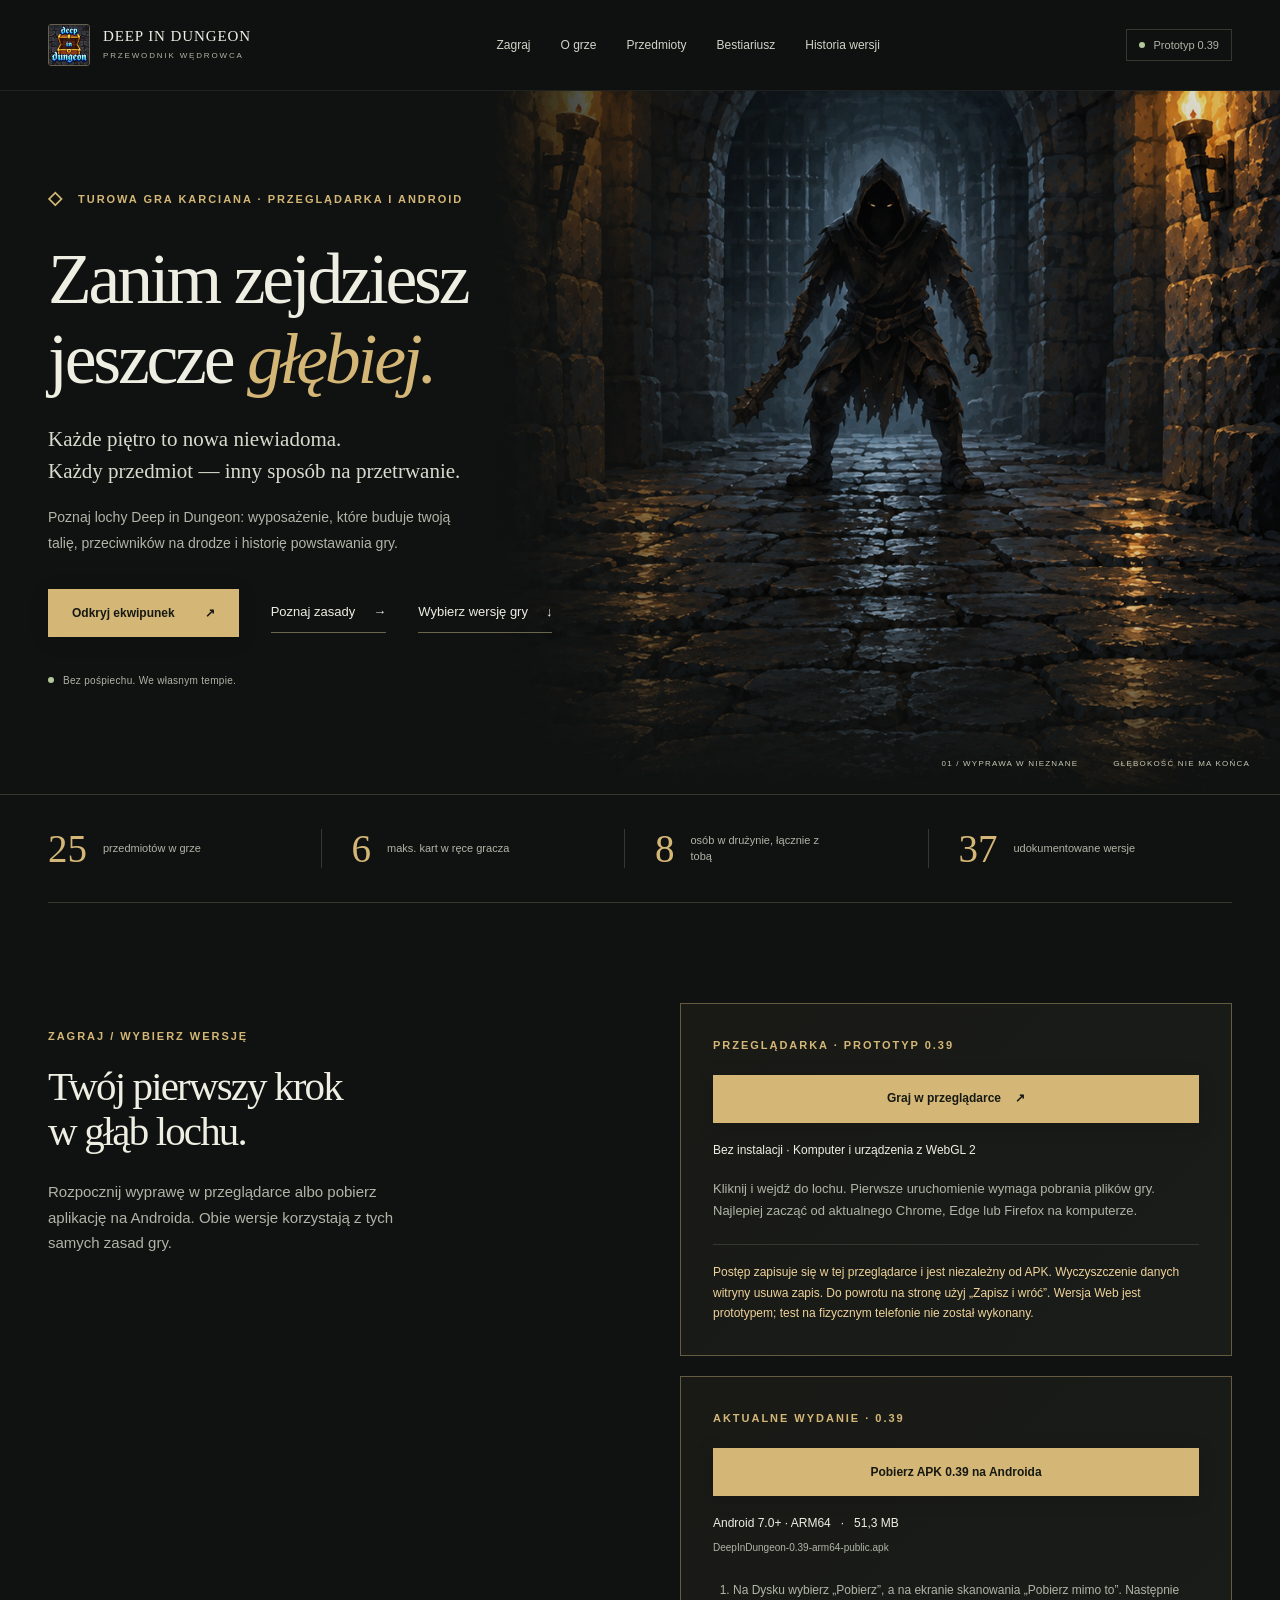
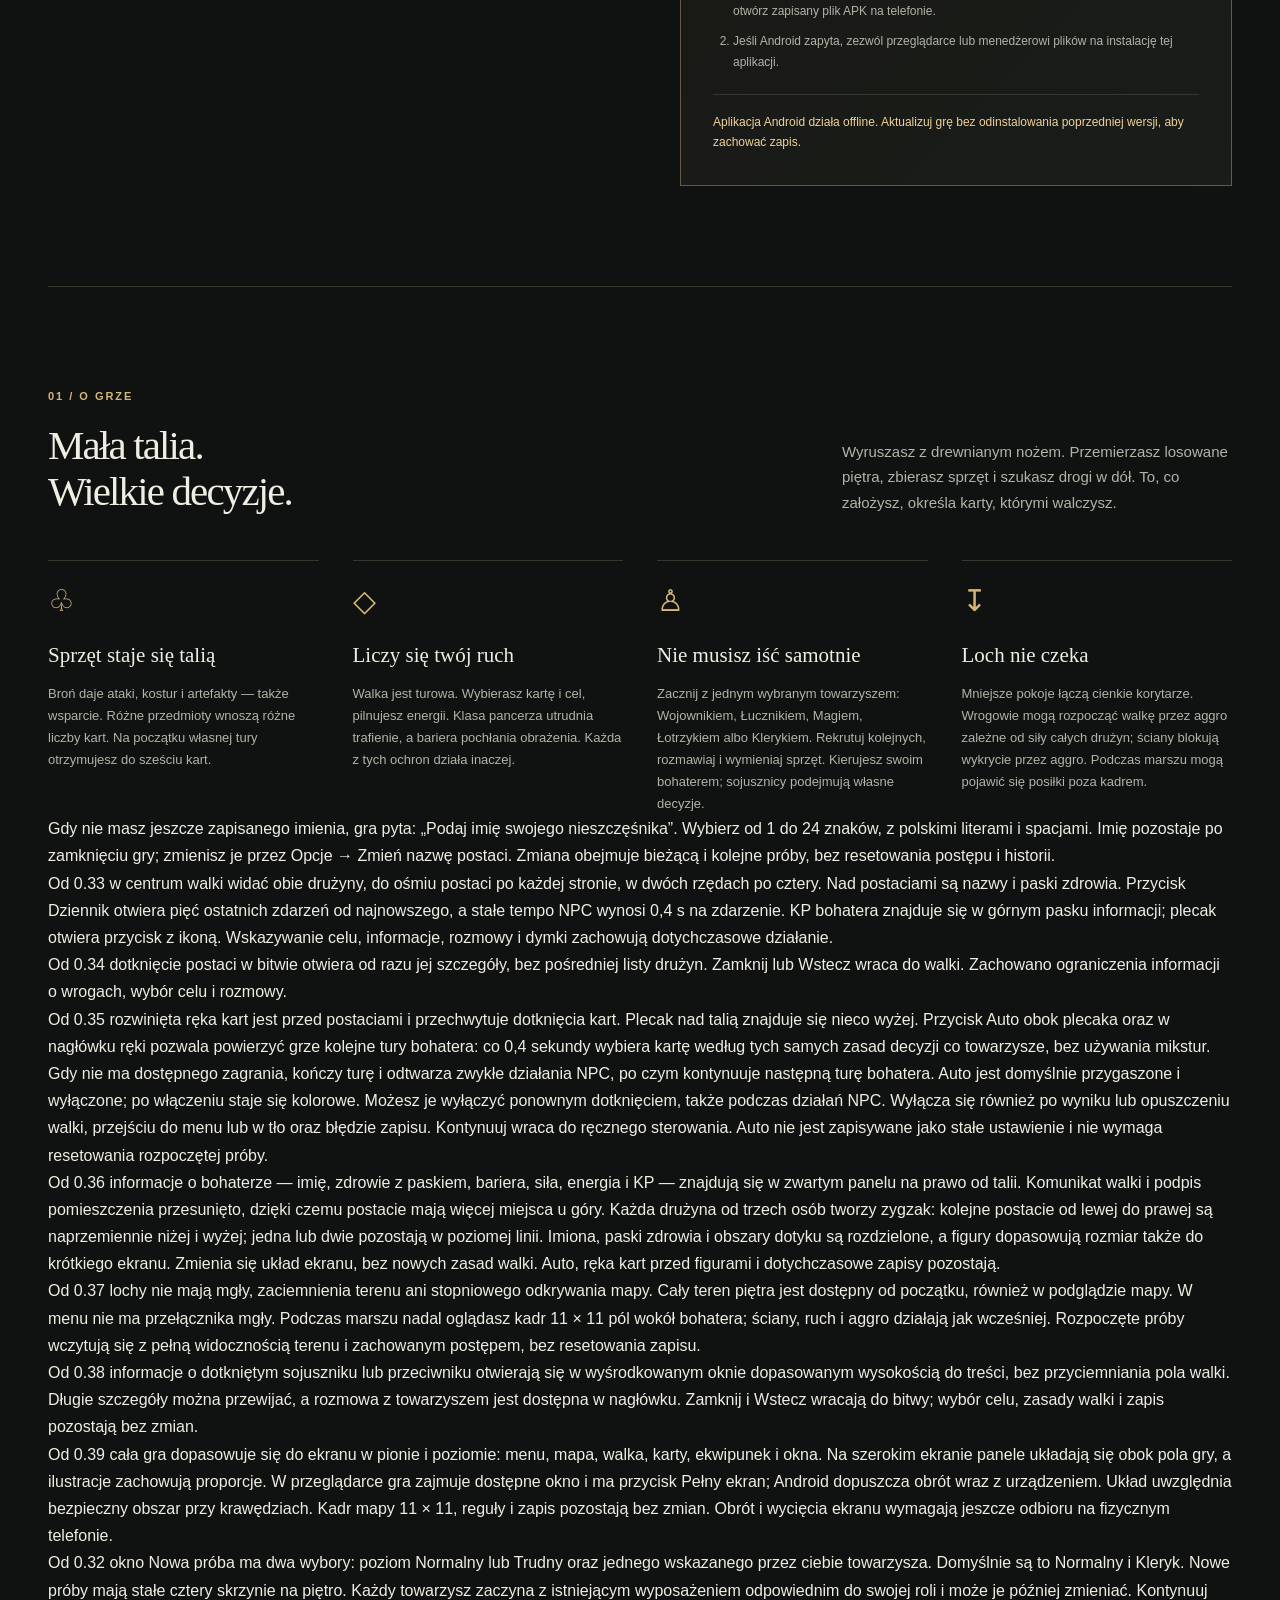
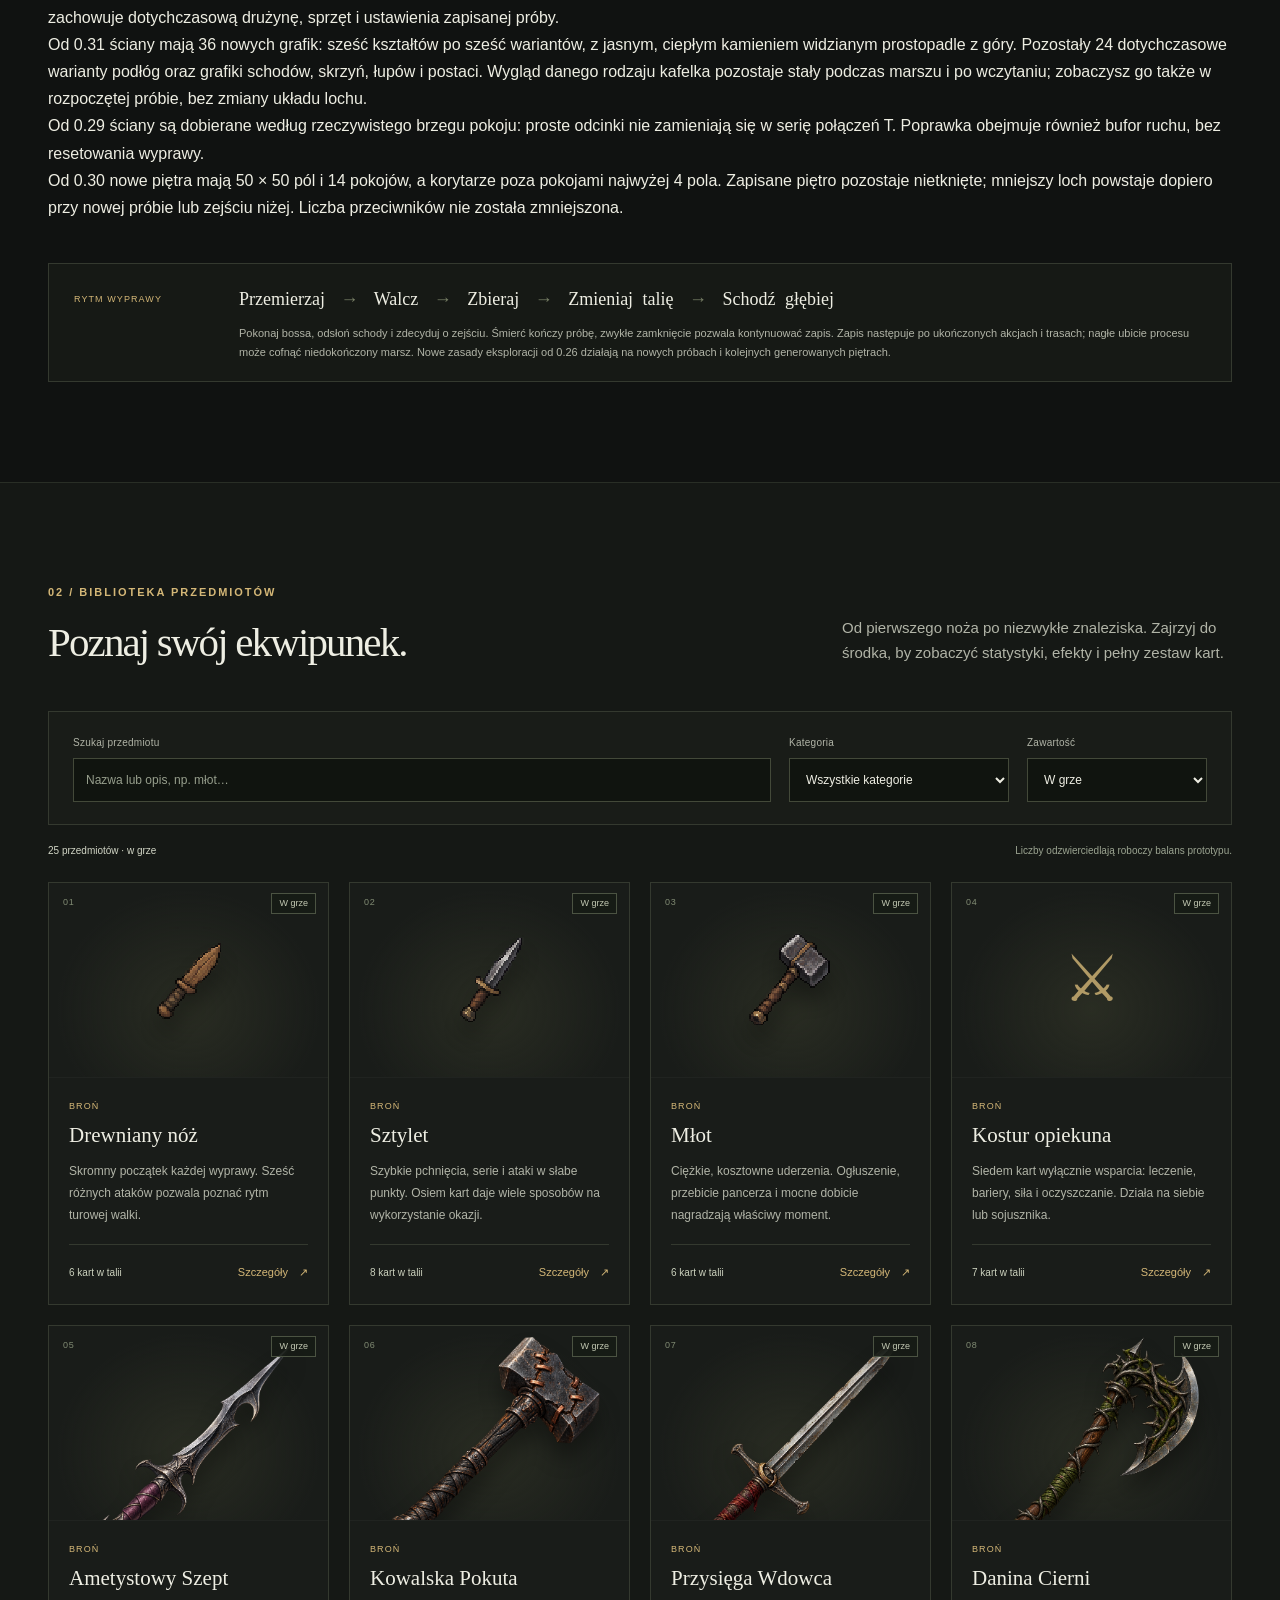
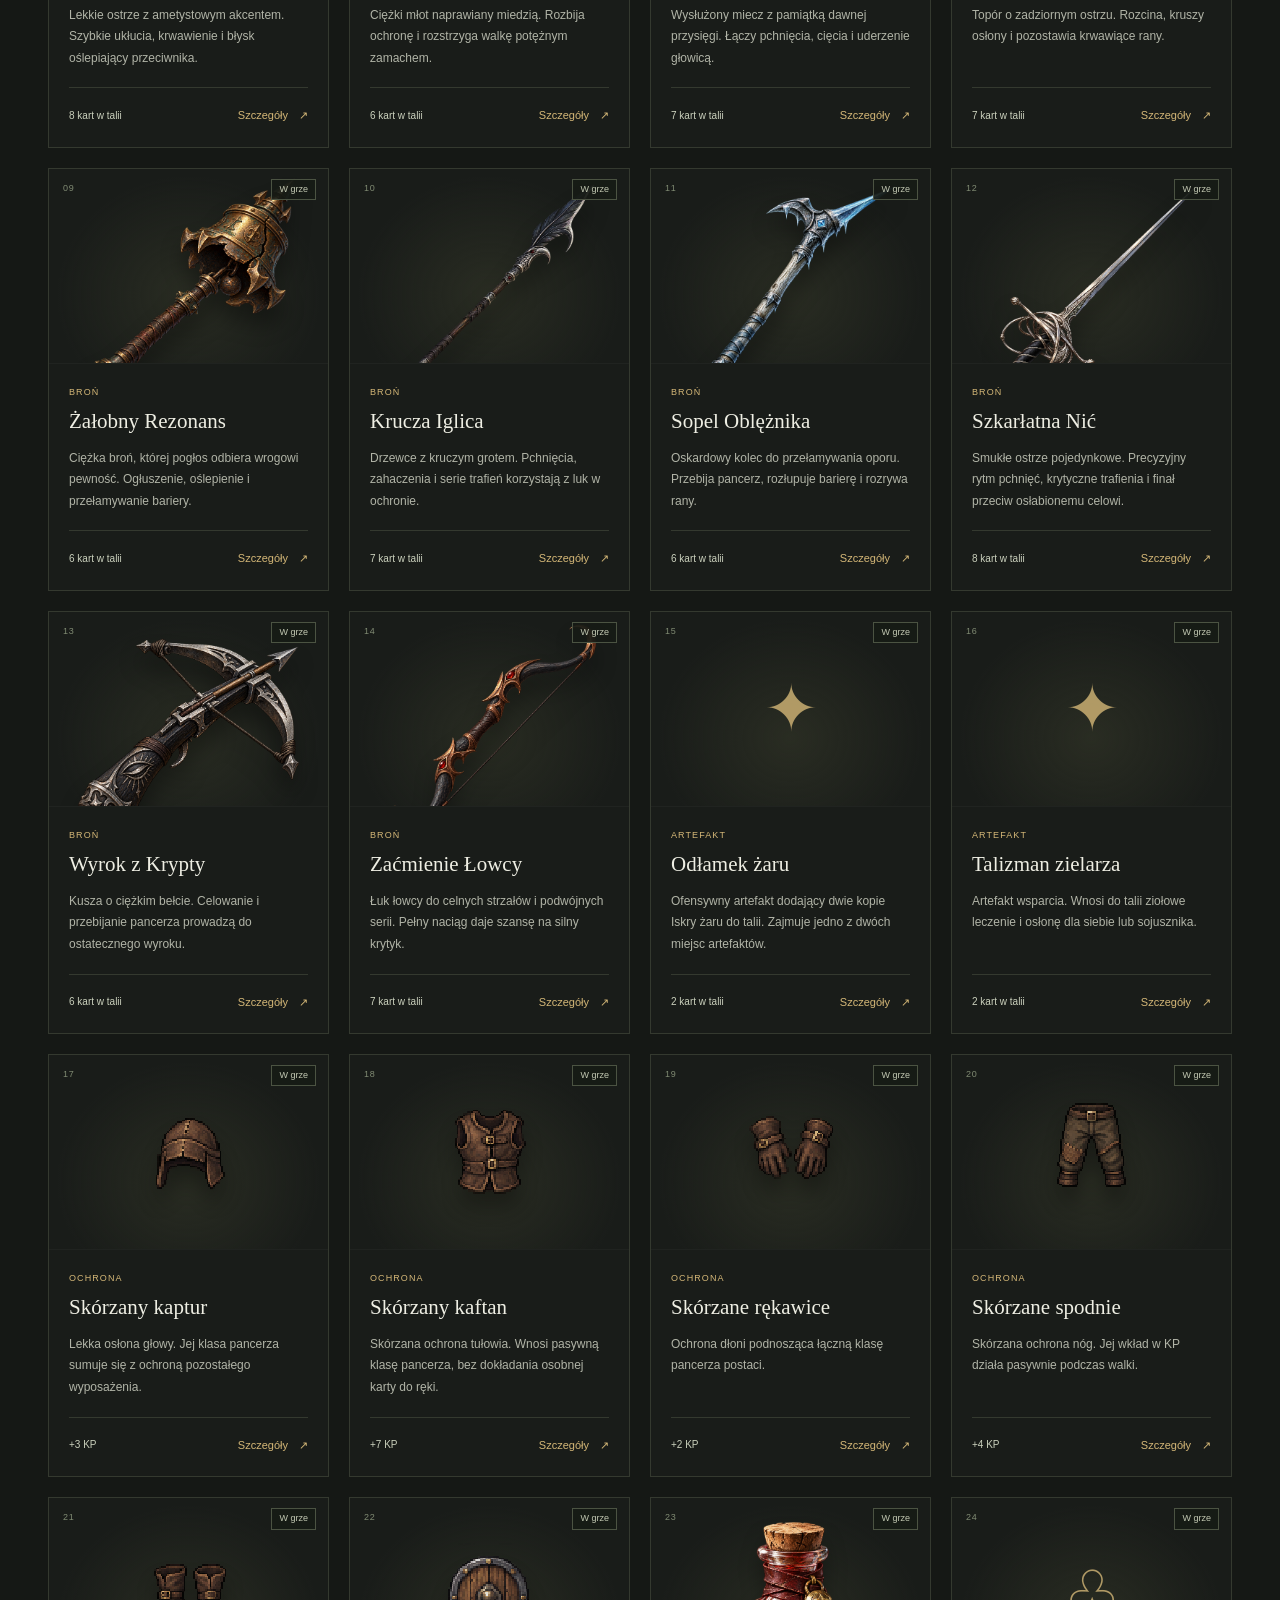
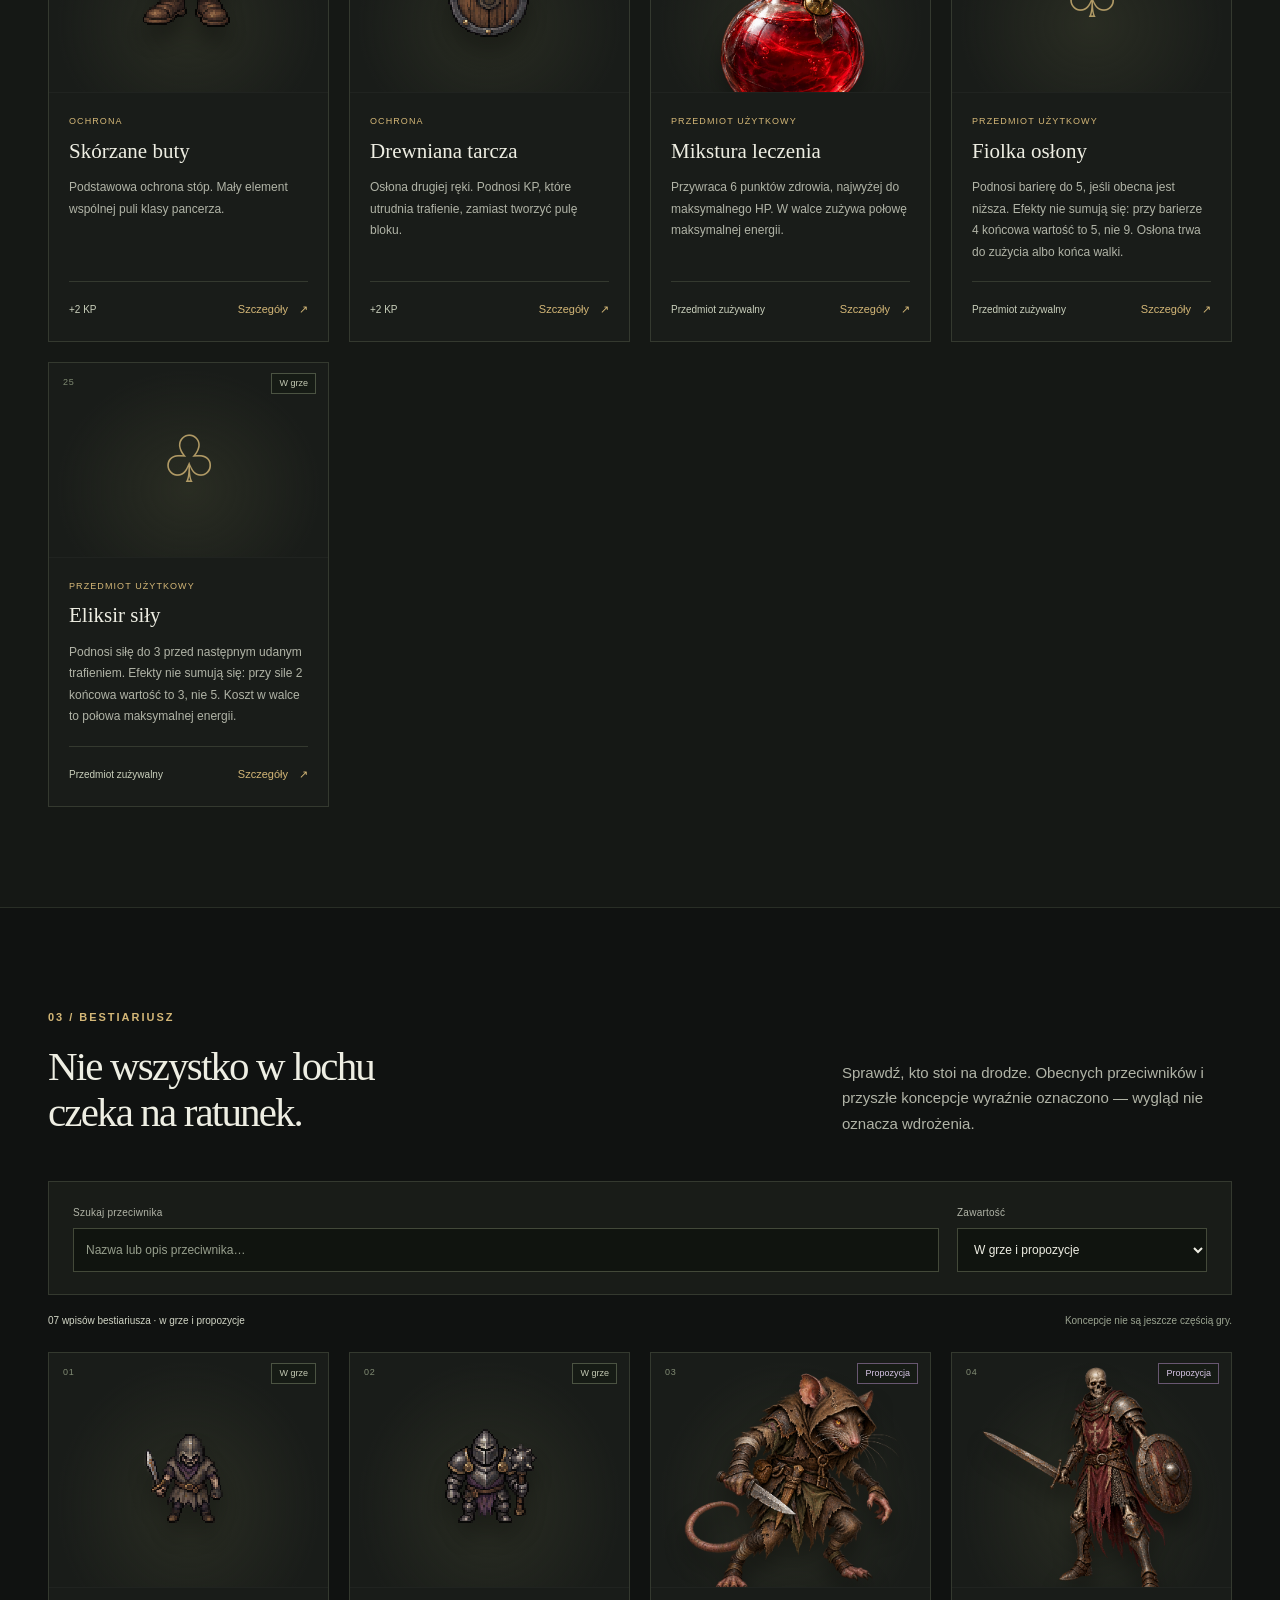
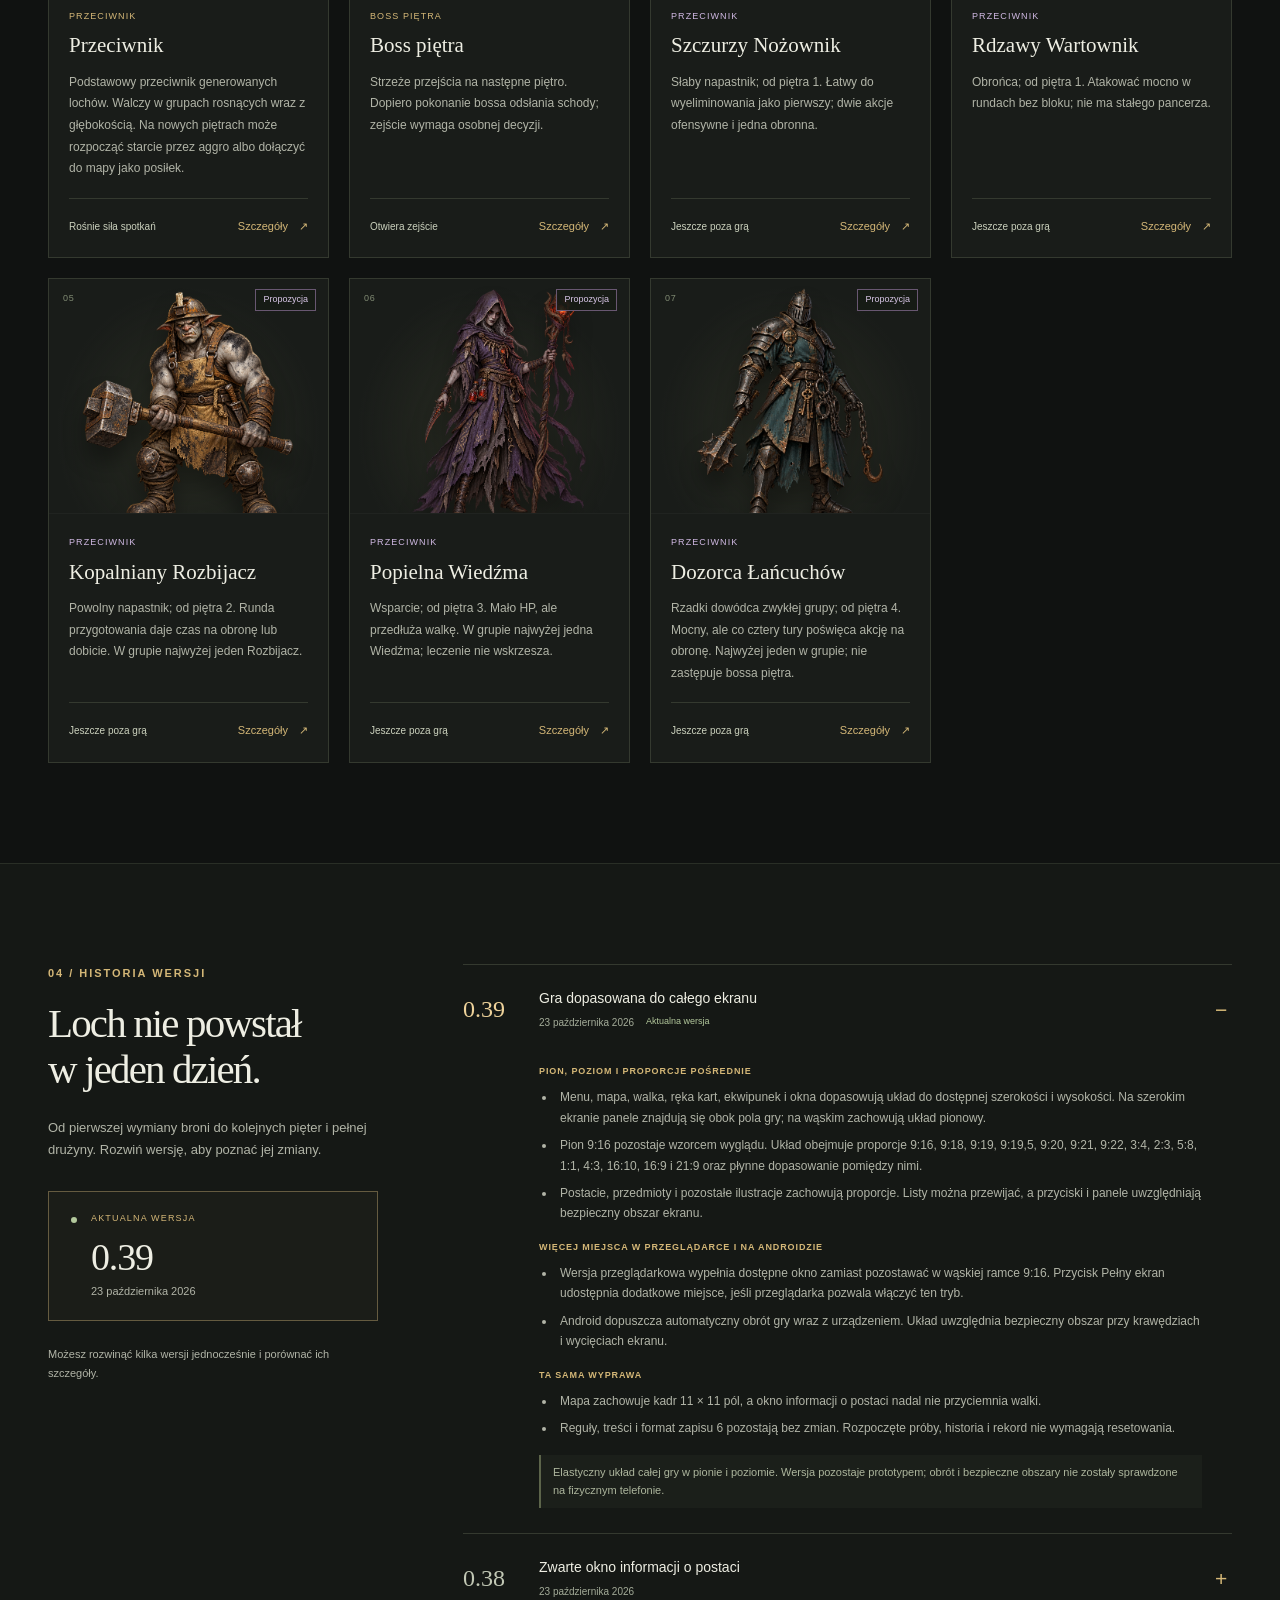
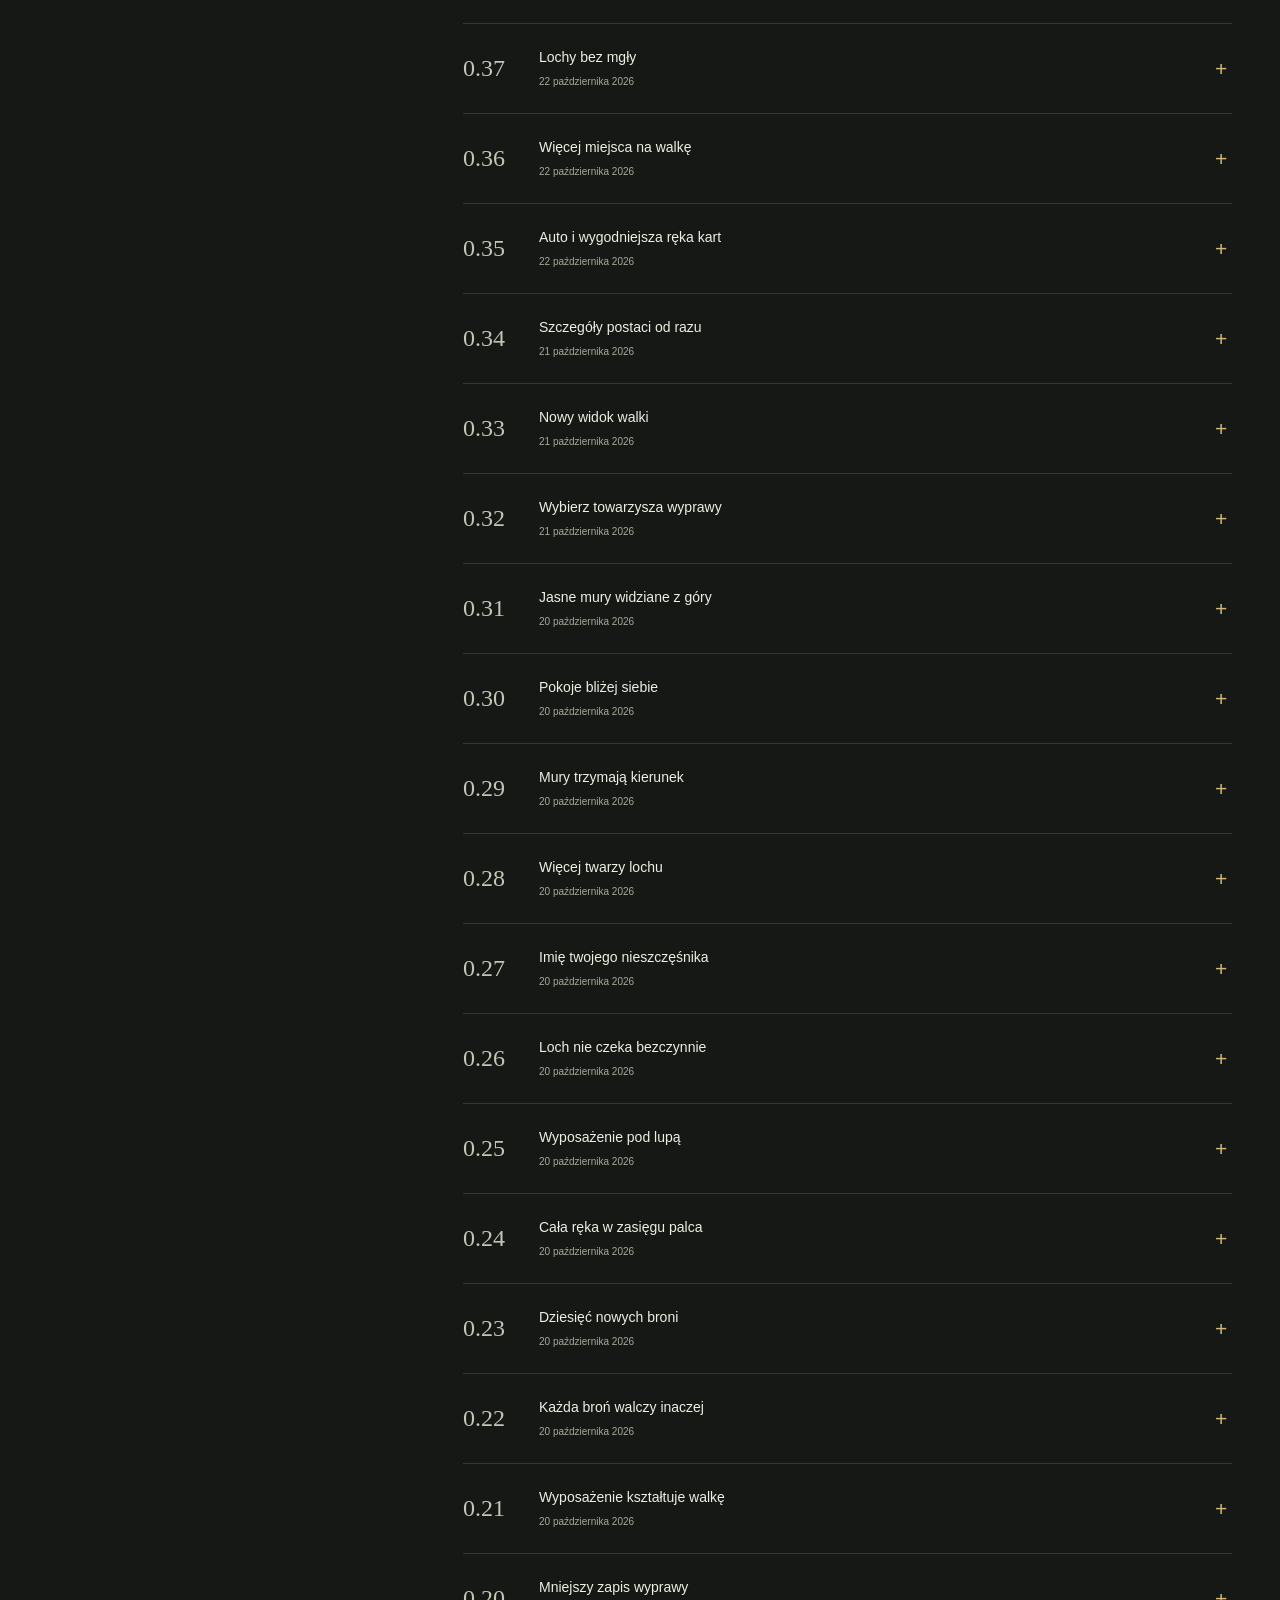
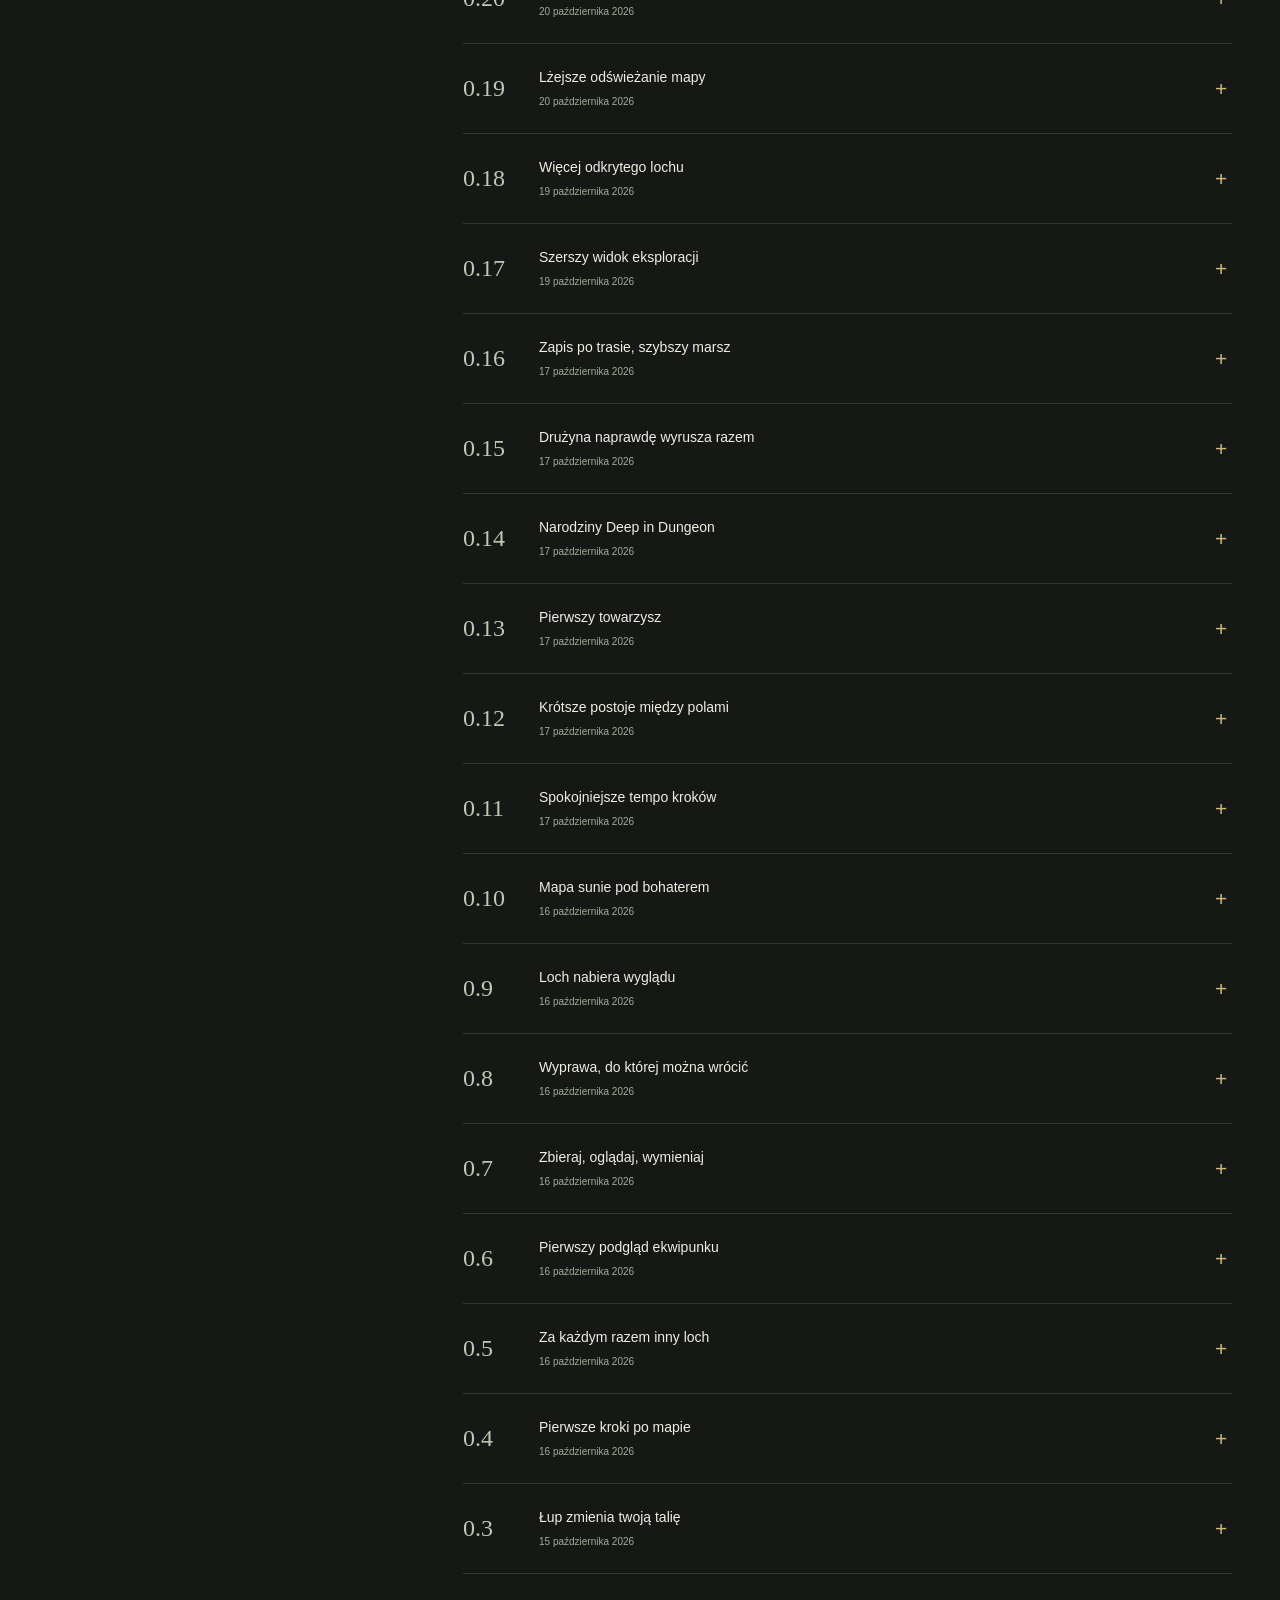
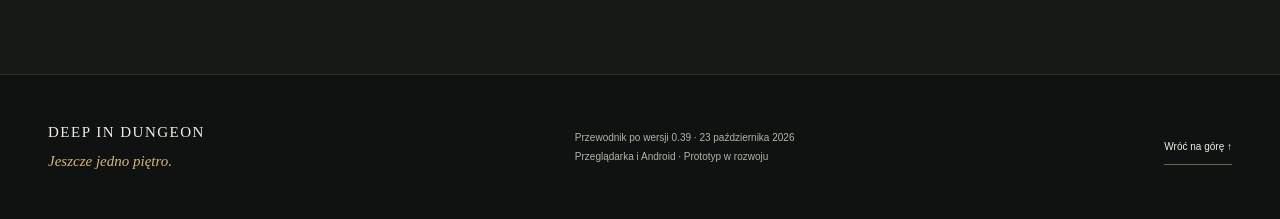
==== commit 7df58562: "Wydanie 0.39: gra dopasowana do całego ekranu" ====
--- a/index.html
+++ b/index.html
@@ -22,7 +22,7 @@
     <nav aria-label="Główne sekcje">
       <a href="#zagraj">Zagraj</a><a href="#o-grze">O grze</a><a href="#przedmioty">Przedmioty</a><a href="#bestiariusz">Bestiariusz</a><a href="#historia">Historia wersji</a>
     </nav>
-    <span class="header-version"><span class="status-dot"></span><span>Prototyp <span data-current-version>0.38</span></span></span>
+    <span class="header-version"><span class="status-dot"></span><span>Prototyp <span data-current-version>0.39</span></span></span>
   </header>
 
   <main id="main">
@@ -40,14 +40,14 @@
     </section>
 
     <div class="facts page-width" aria-label="Gra w liczbach">
-      <div><strong>25</strong><span>przedmiotów w grze</span></div><div><strong>6</strong><span>maks. kart w ręce gracza</span></div><div><strong>8</strong><span>osób w drużynie, łącznie z tobą</span></div><div><strong data-release-count>35</strong><span>udokumentowane wersje</span></div>
+      <div><strong>25</strong><span>przedmiotów w grze</span></div><div><strong>6</strong><span>maks. kart w ręce gracza</span></div><div><strong>8</strong><span>osób w drużynie, łącznie z tobą</span></div><div><strong data-release-count>37</strong><span>udokumentowane wersje</span></div>
     </div>
 
     <section class="section page-width play-section" id="zagraj" aria-labelledby="play-title">
       <div class="play-intro"><p class="eyebrow">ZAGRAJ / WYBIERZ WERSJĘ</p><h2 id="play-title">Twój pierwszy krok<br>w głąb lochu.</h2><p>Rozpocznij wyprawę w przeglądarce albo pobierz aplikację na Androida. Obie wersje korzystają z tych samych zasad gry.</p></div>
       <div class="play-choices">
       <div class="download-panel browser-panel">
-        <p class="eyebrow">PRZEGLĄDARKA · PROTOTYP 0.38</p>
+        <p class="eyebrow">PRZEGLĄDARKA · PROTOTYP 0.39</p>
         <a class="button button-gold" id="web-play" href="gra/">Graj w przeglądarce <span aria-hidden="true">↗</span></a>
         <p class="download-meta">Bez instalacji · Komputer i urządzenia z WebGL 2</p>
         <p class="browser-description">Kliknij i wejdź do lochu. Pierwsze uruchomienie wymaga pobrania plików gry. Najlepiej zacząć od aktualnego Chrome, Edge lub Firefox na komputerze.</p>
@@ -79,6 +79,7 @@
       <p>Od 0.36 informacje o bohaterze — imię, zdrowie z paskiem, bariera, siła, energia i KP — znajdują się w zwartym panelu na prawo od talii. Komunikat walki i podpis pomieszczenia przesunięto, dzięki czemu postacie mają więcej miejsca u góry. Każda drużyna od trzech osób tworzy zygzak: kolejne postacie od lewej do prawej są naprzemiennie niżej i wyżej; jedna lub dwie pozostają w poziomej linii. Imiona, paski zdrowia i obszary dotyku są rozdzielone, a figury dopasowują rozmiar także do krótkiego ekranu. Zmienia się układ ekranu, bez nowych zasad walki. Auto, ręka kart przed figurami i dotychczasowe zapisy pozostają.</p>
       <p>Od 0.37 lochy nie mają mgły, zaciemnienia terenu ani stopniowego odkrywania mapy. Cały teren piętra jest dostępny od początku, również w podglądzie mapy. W menu nie ma przełącznika mgły. Podczas marszu nadal oglądasz kadr 11 × 11 pól wokół bohatera; ściany, ruch i aggro działają jak wcześniej. Rozpoczęte próby wczytują się z pełną widocznością terenu i zachowanym postępem, bez resetowania zapisu.</p>
       <p>Od 0.38 informacje o dotkniętym sojuszniku lub przeciwniku otwierają się w wyśrodkowanym oknie dopasowanym wysokością do treści, bez przyciemniania pola walki. Długie szczegóły można przewijać, a rozmowa z towarzyszem jest dostępna w nagłówku. Zamknij i Wstecz wracają do bitwy; wybór celu, zasady walki i zapis pozostają bez zmian.</p>
+      <p>Od 0.39 cała gra dopasowuje się do ekranu w pionie i poziomie: menu, mapa, walka, karty, ekwipunek i okna. Na szerokim ekranie panele układają się obok pola gry, a ilustracje zachowują proporcje. W przeglądarce gra zajmuje dostępne okno i ma przycisk Pełny ekran; Android dopuszcza obrót wraz z urządzeniem. Układ uwzględnia bezpieczny obszar przy krawędziach. Kadr mapy 11 × 11, reguły i zapis pozostają bez zmian. Obrót i wycięcia ekranu wymagają jeszcze odbioru na fizycznym telefonie.</p>
       <p>Od 0.32 okno Nowa próba ma dwa wybory: poziom Normalny lub Trudny oraz jednego wskazanego przez ciebie towarzysza. Domyślnie są to Normalny i Kleryk. Nowe próby mają stałe cztery skrzynie na piętro. Każdy towarzysz zaczyna z istniejącym wyposażeniem odpowiednim do swojej roli i może je później zmieniać. Kontynuuj zachowuje dotychczasową drużynę, sprzęt i ustawienia zapisanej próby.</p>
       <p>Od 0.31 ściany mają 36 nowych grafik: sześć kształtów po sześć wariantów, z jasnym, ciepłym kamieniem widzianym prostopadle z góry. Pozostały 24 dotychczasowe warianty podłóg oraz grafiki schodów, skrzyń, łupów i postaci. Wygląd danego rodzaju kafelka pozostaje stały podczas marszu i po wczytaniu; zobaczysz go także w rozpoczętej próbie, bez zmiany układu lochu.</p>
       <p>Od 0.29 ściany są dobierane według rzeczywistego brzegu pokoju: proste odcinki nie zamieniają się w serię połączeń T. Poprawka obejmuje również bufor ruchu, bez resetowania wyprawy.</p>
@@ -111,14 +112,14 @@
 
     <section class="history-section section" id="historia" aria-labelledby="history-title">
       <div class="page-width history-layout">
-        <div class="history-intro"><p class="eyebrow">04 / HISTORIA WERSJI</p><h2 id="history-title">Loch nie powstał<br>w jeden dzień.</h2><p>Od pierwszej wymiany broni do kolejnych pięter i pełnej drużyny. Rozwiń wersję, aby poznać jej zmiany.</p><div class="current-release"><span class="status-dot"></span><span>AKTUALNA WERSJA<strong data-current-version>0.38</strong><small data-current-date>23 października 2026</small></span></div><p class="history-help">Możesz rozwinąć kilka wersji jednocześnie i porównać ich szczegóły.</p></div>
+        <div class="history-intro"><p class="eyebrow">04 / HISTORIA WERSJI</p><h2 id="history-title">Loch nie powstał<br>w jeden dzień.</h2><p>Od pierwszej wymiany broni do kolejnych pięter i pełnej drużyny. Rozwiń wersję, aby poznać jej zmiany.</p><div class="current-release"><span class="status-dot"></span><span>AKTUALNA WERSJA<strong data-current-version>0.39</strong><small data-current-date>23 października 2026</small></span></div><p class="history-help">Możesz rozwinąć kilka wersji jednocześnie i porównać ich szczegóły.</p></div>
         <div id="releases" class="releases"></div>
       </div>
     </section>
     <noscript><p class="noscript page-width">Katalogi i historia wymagają włączonego JavaScript. Włącz go w przeglądarce i otwórz stronę ponownie. Link do pobrania APK działa również bez JavaScript.</p></noscript>
   </main>
 
-  <footer class="site-footer page-width"><div class="footer-title">DEEP IN DUNGEON<span>Jeszcze jedno piętro.</span></div><div><p>Przewodnik po wersji <span data-current-version>0.38</span> · <span data-current-date>23 października 2026</span></p><p>Przeglądarka i Android · Prototyp w rozwoju</p></div><a class="text-link" href="#start">Wróć na górę ↑</a></footer>
+  <footer class="site-footer page-width"><div class="footer-title">DEEP IN DUNGEON<span>Jeszcze jedno piętro.</span></div><div><p>Przewodnik po wersji <span data-current-version>0.39</span> · <span data-current-date>23 października 2026</span></p><p>Przeglądarka i Android · Prototyp w rozwoju</p></div><a class="text-link" href="#start">Wróć na górę ↑</a></footer>
 
   <dialog id="entry-dialog" aria-labelledby="dialog-title">
     <div class="dialog-toolbar"><span class="eyebrow">KSIĘGA LOCHÓW / SZCZEGÓŁY</span><button type="button" id="close-dialog" class="close-button" aria-label="Zamknij szczegóły">✕</button></div>
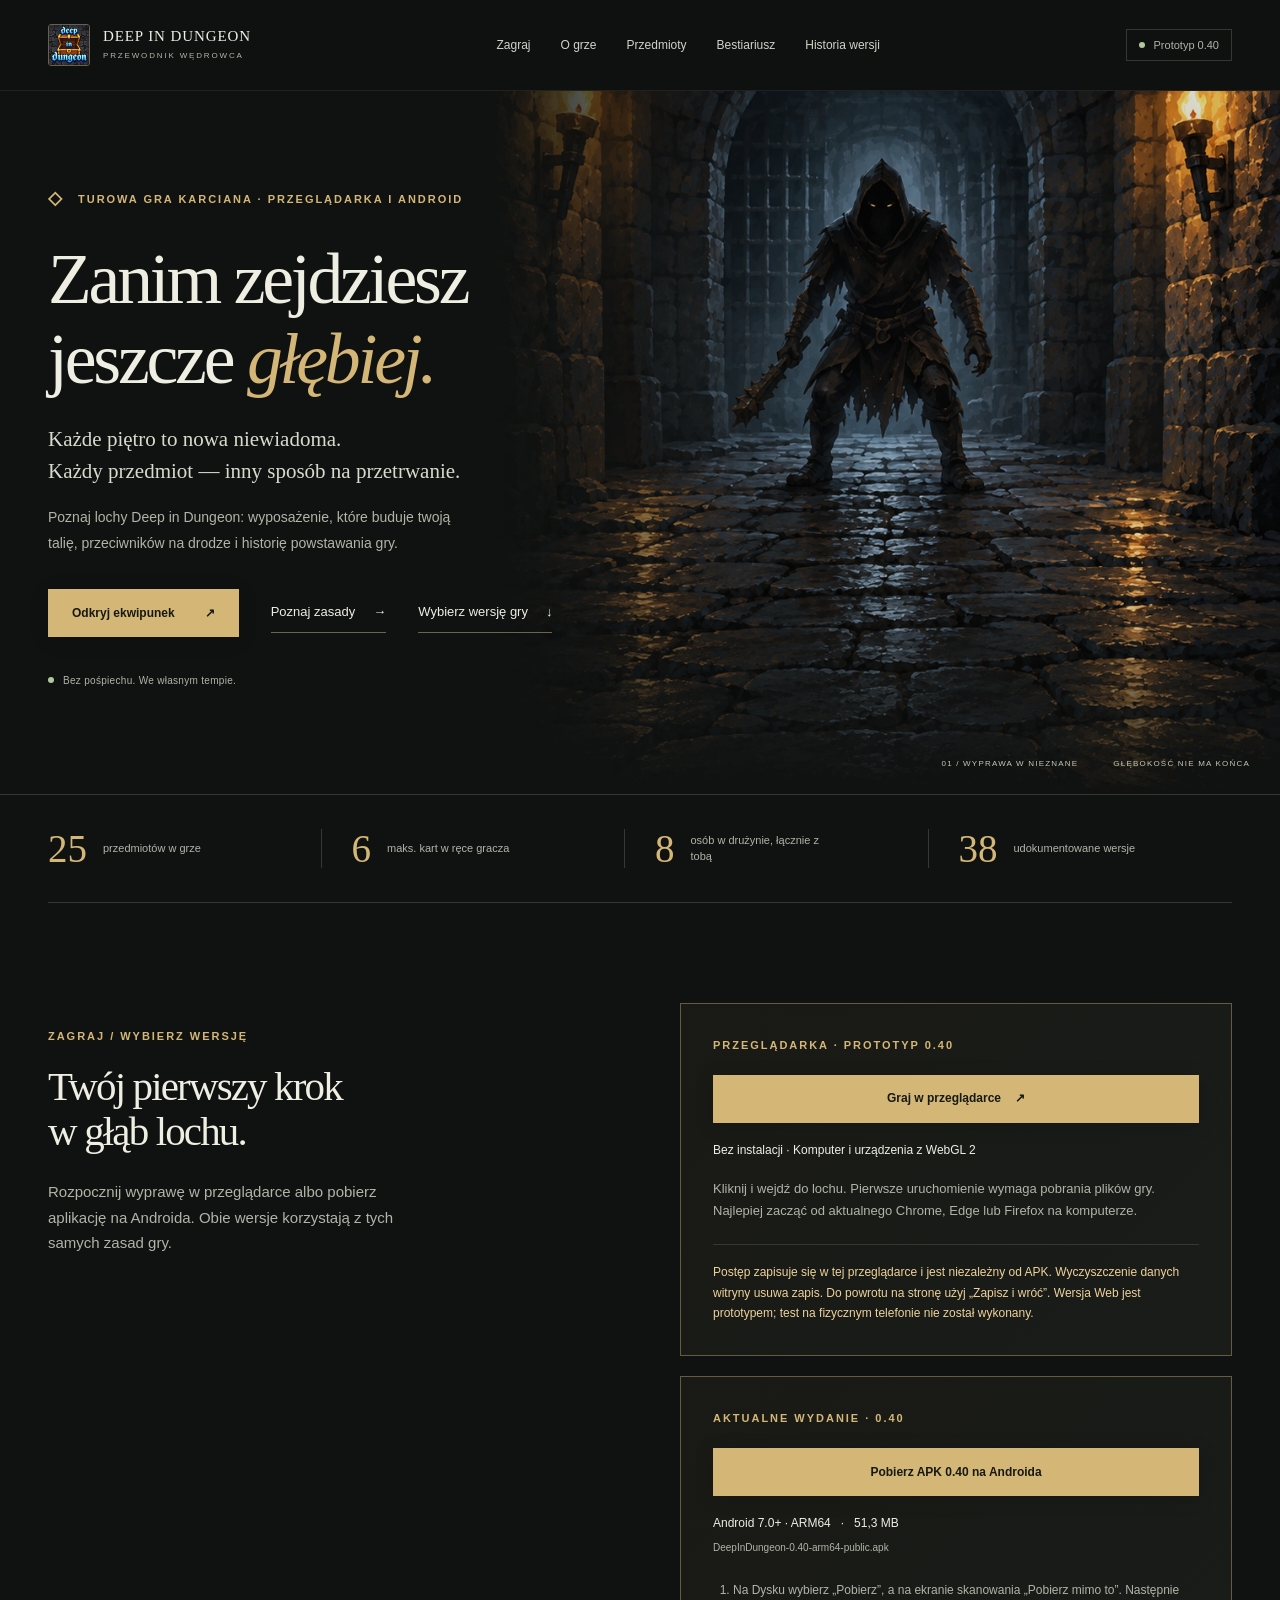
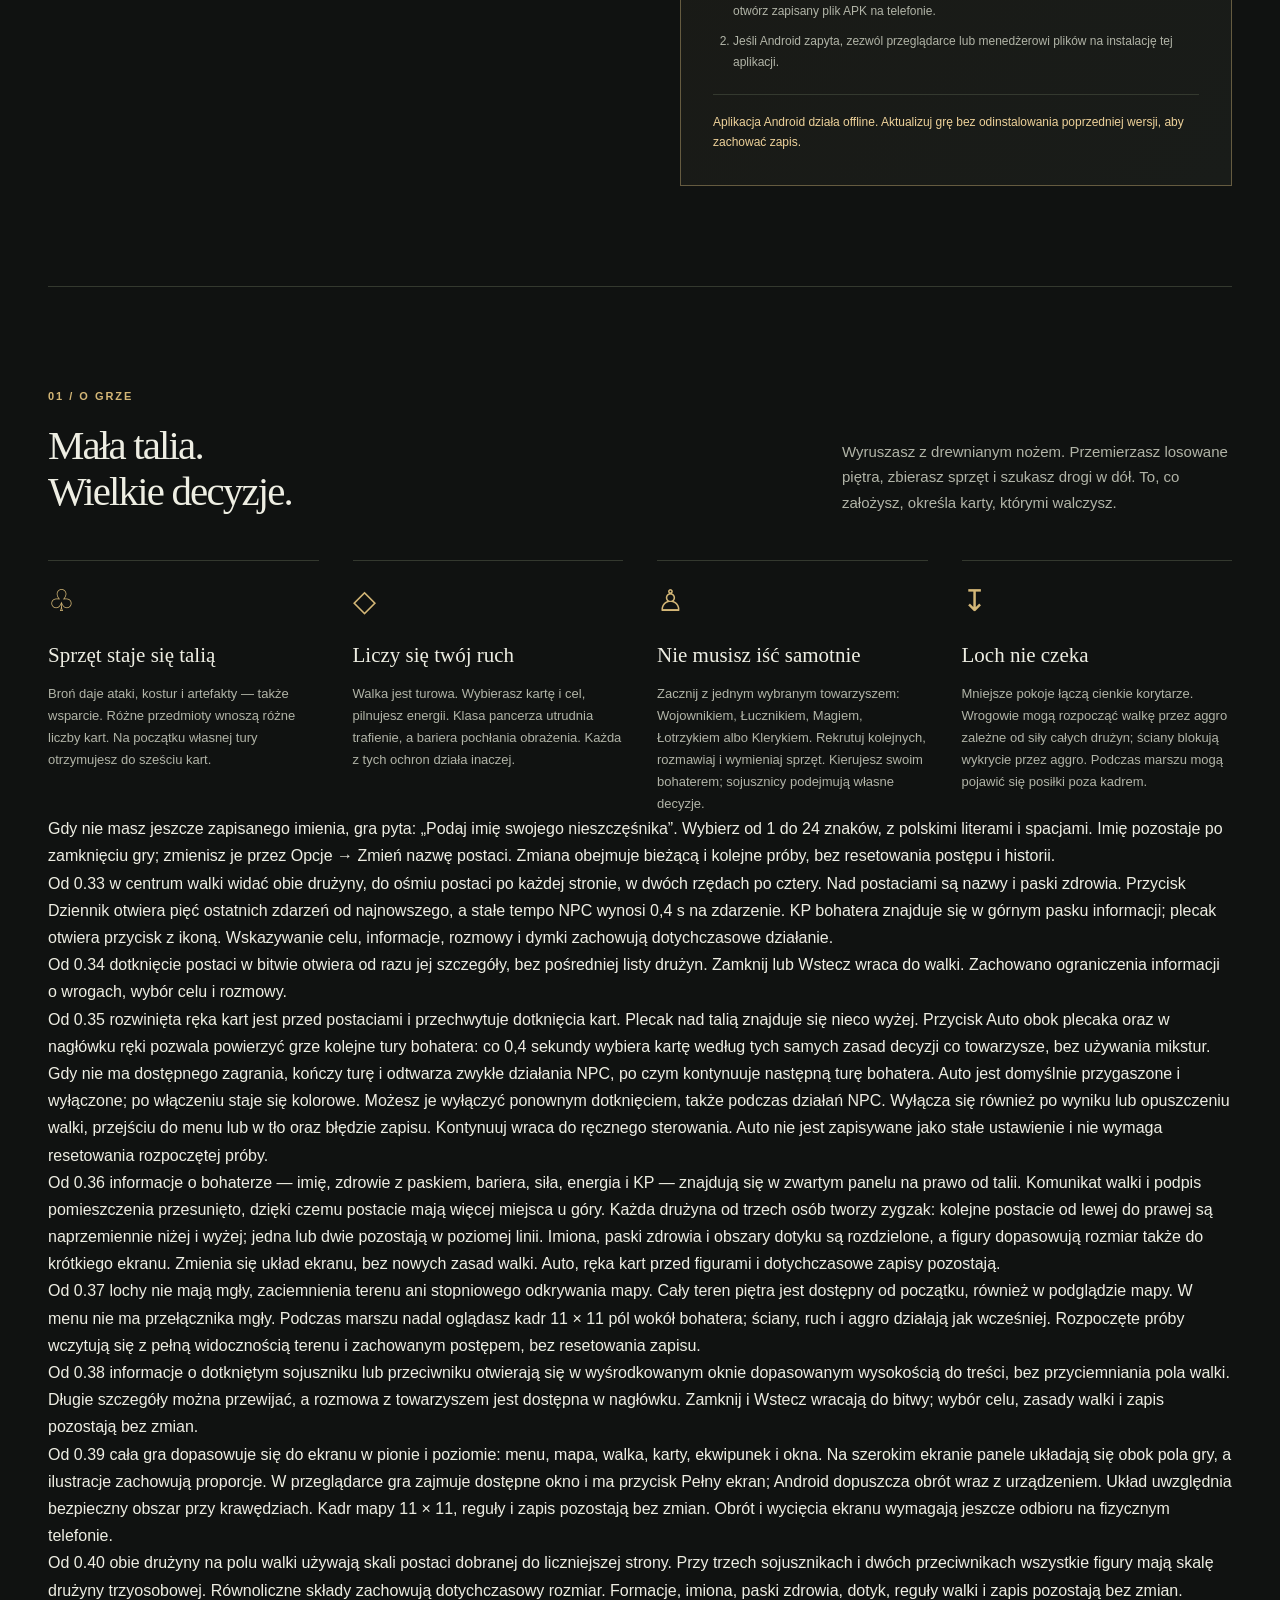
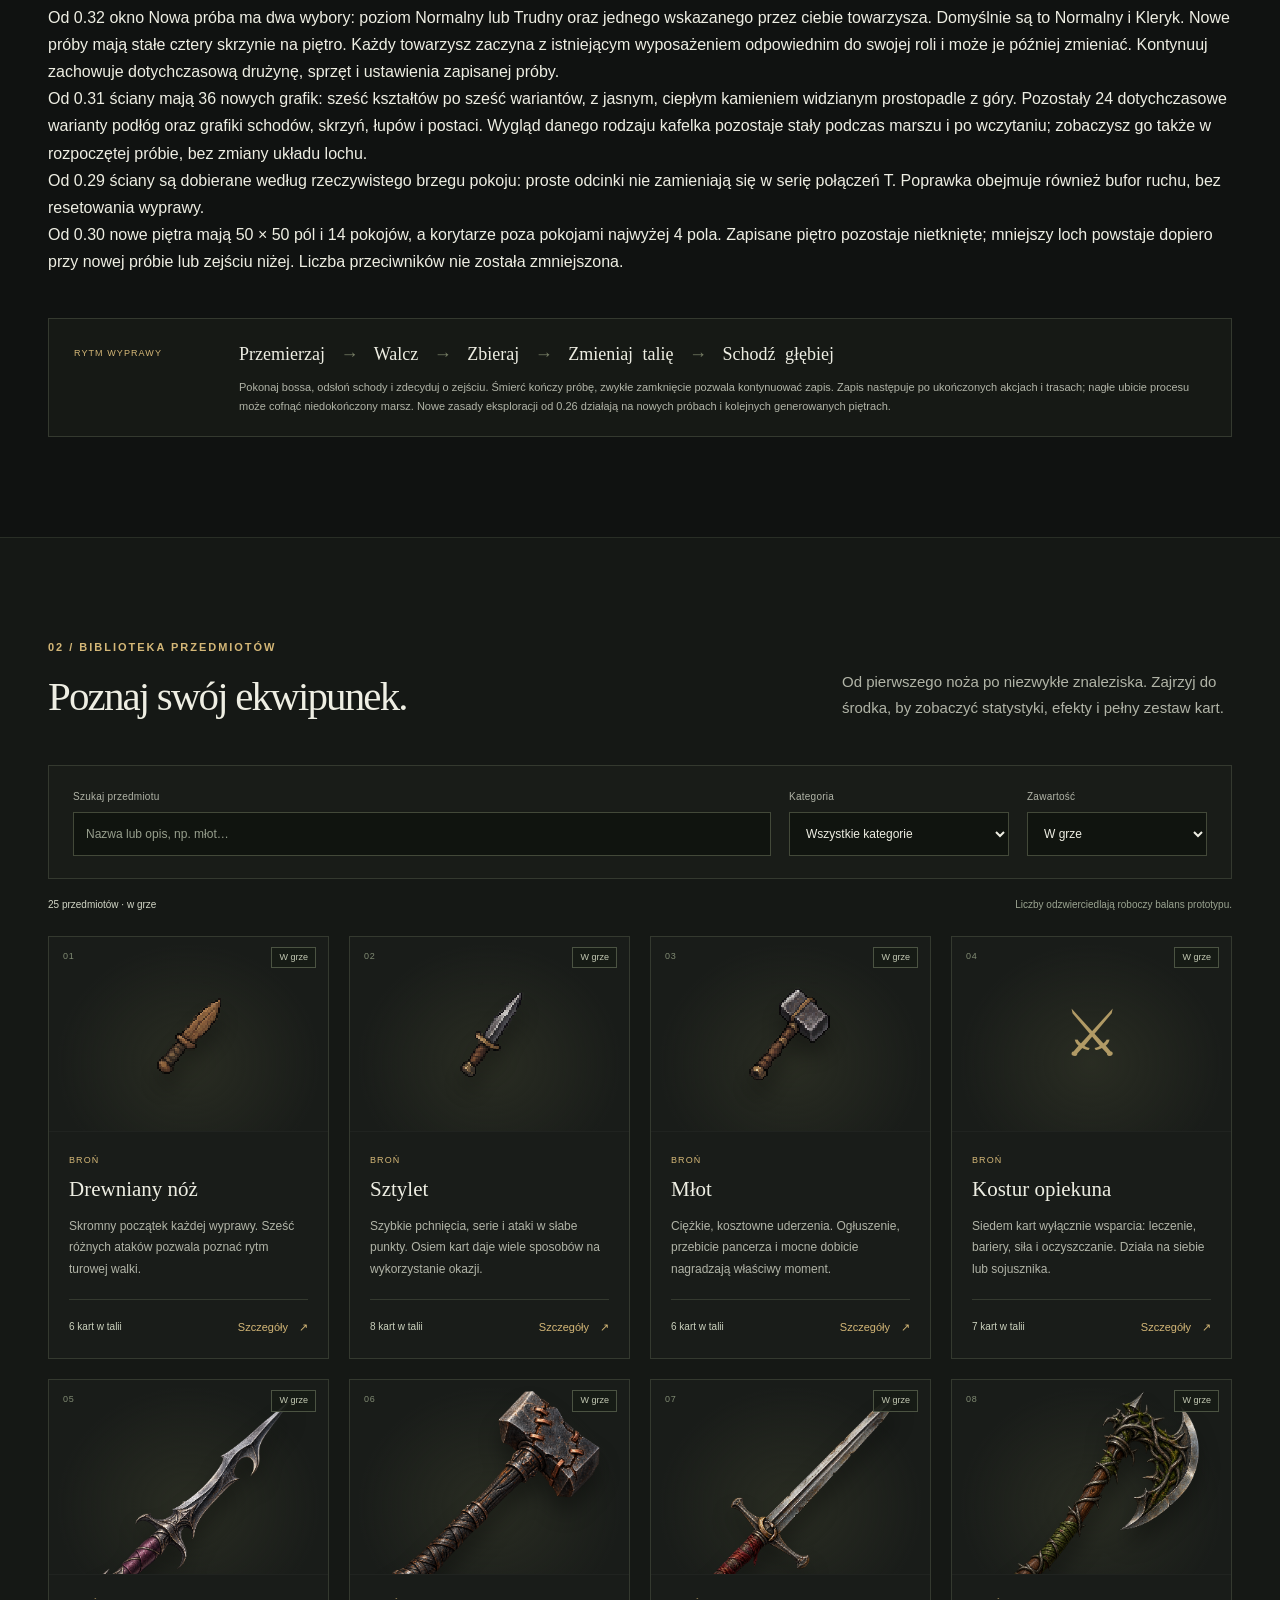
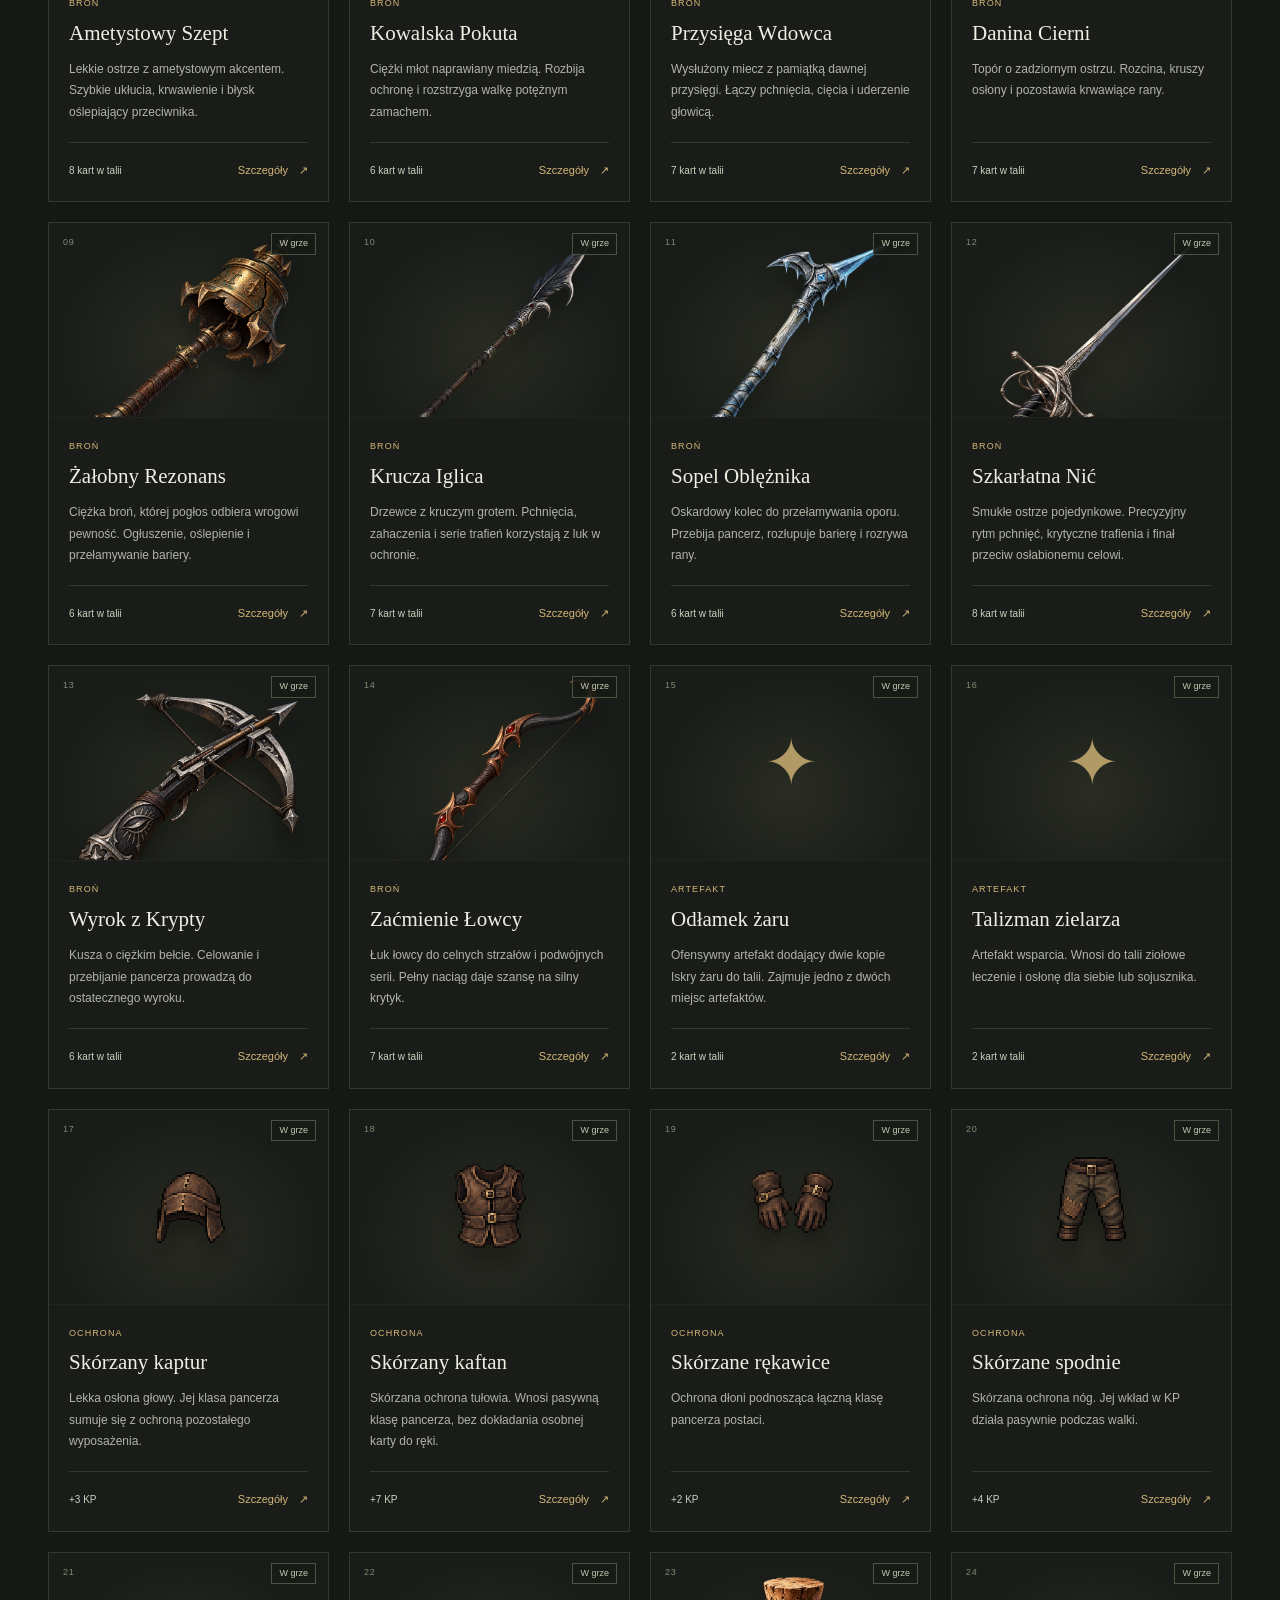
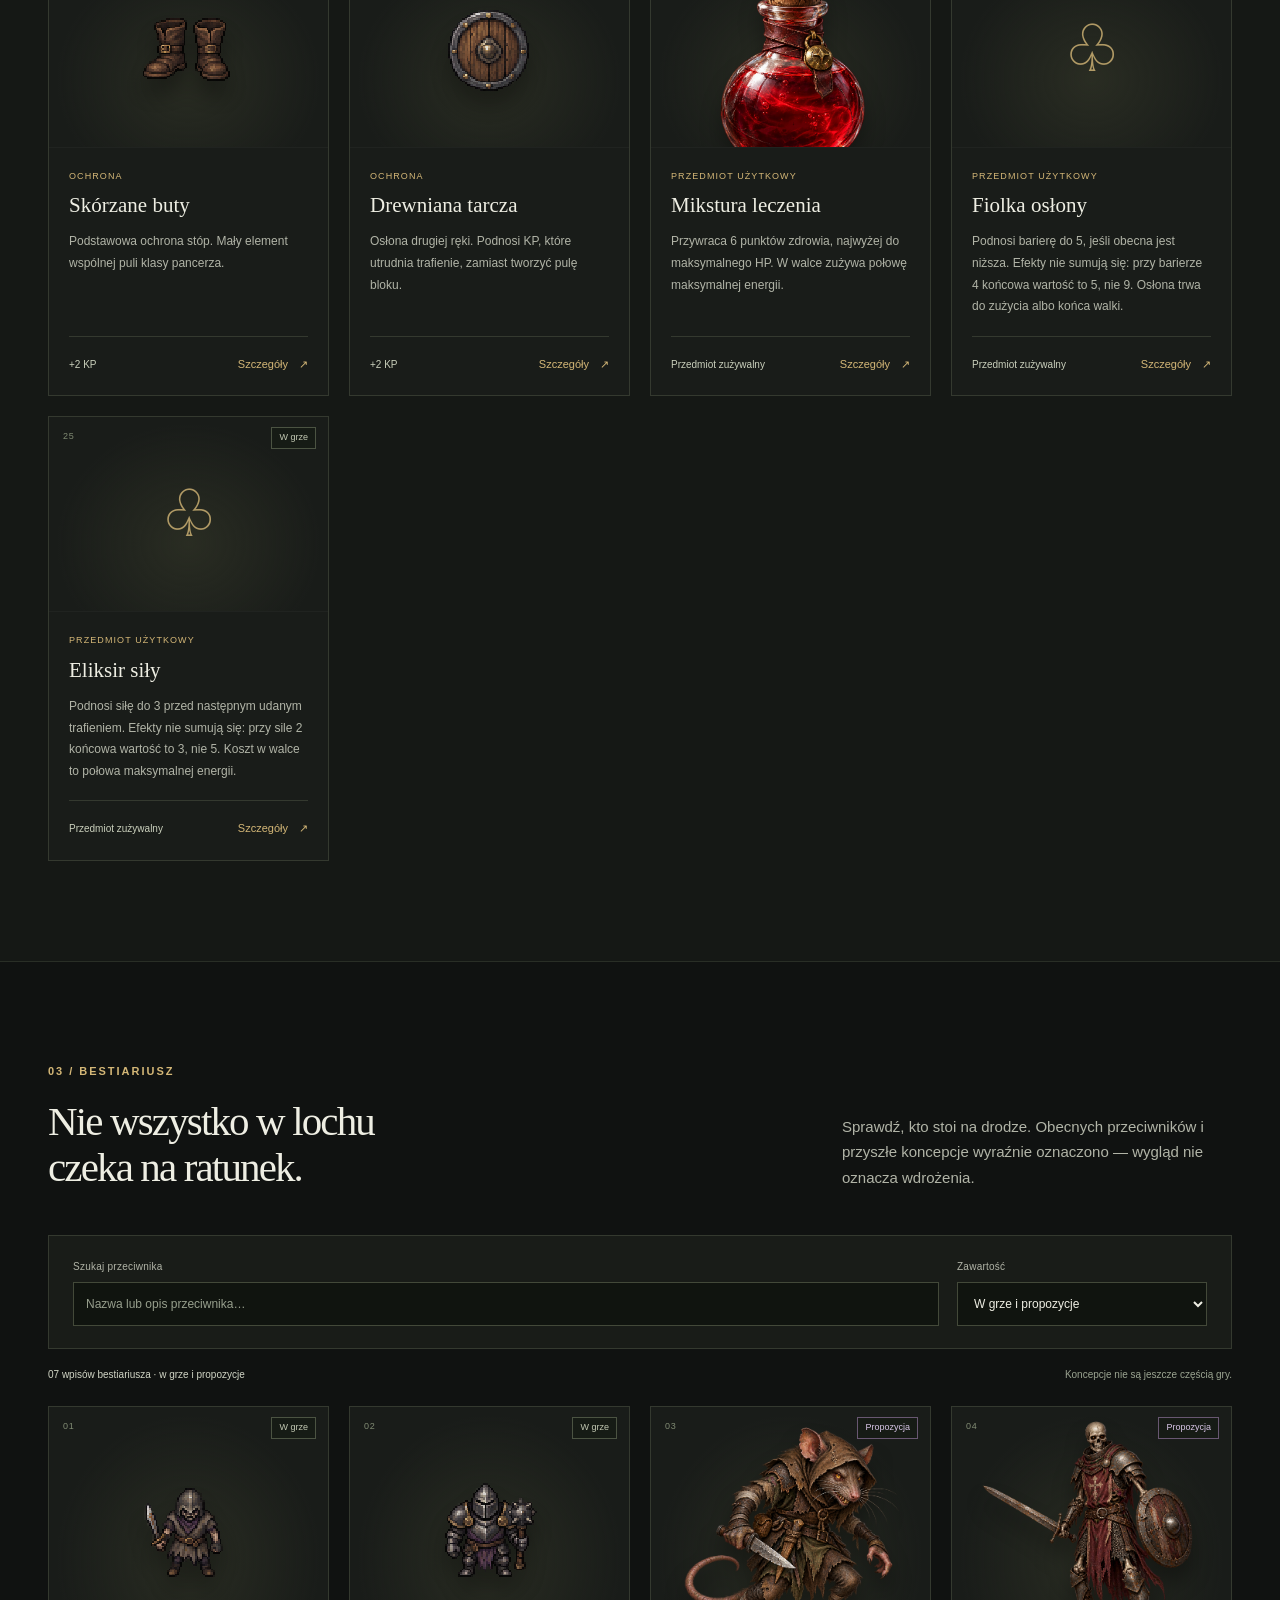
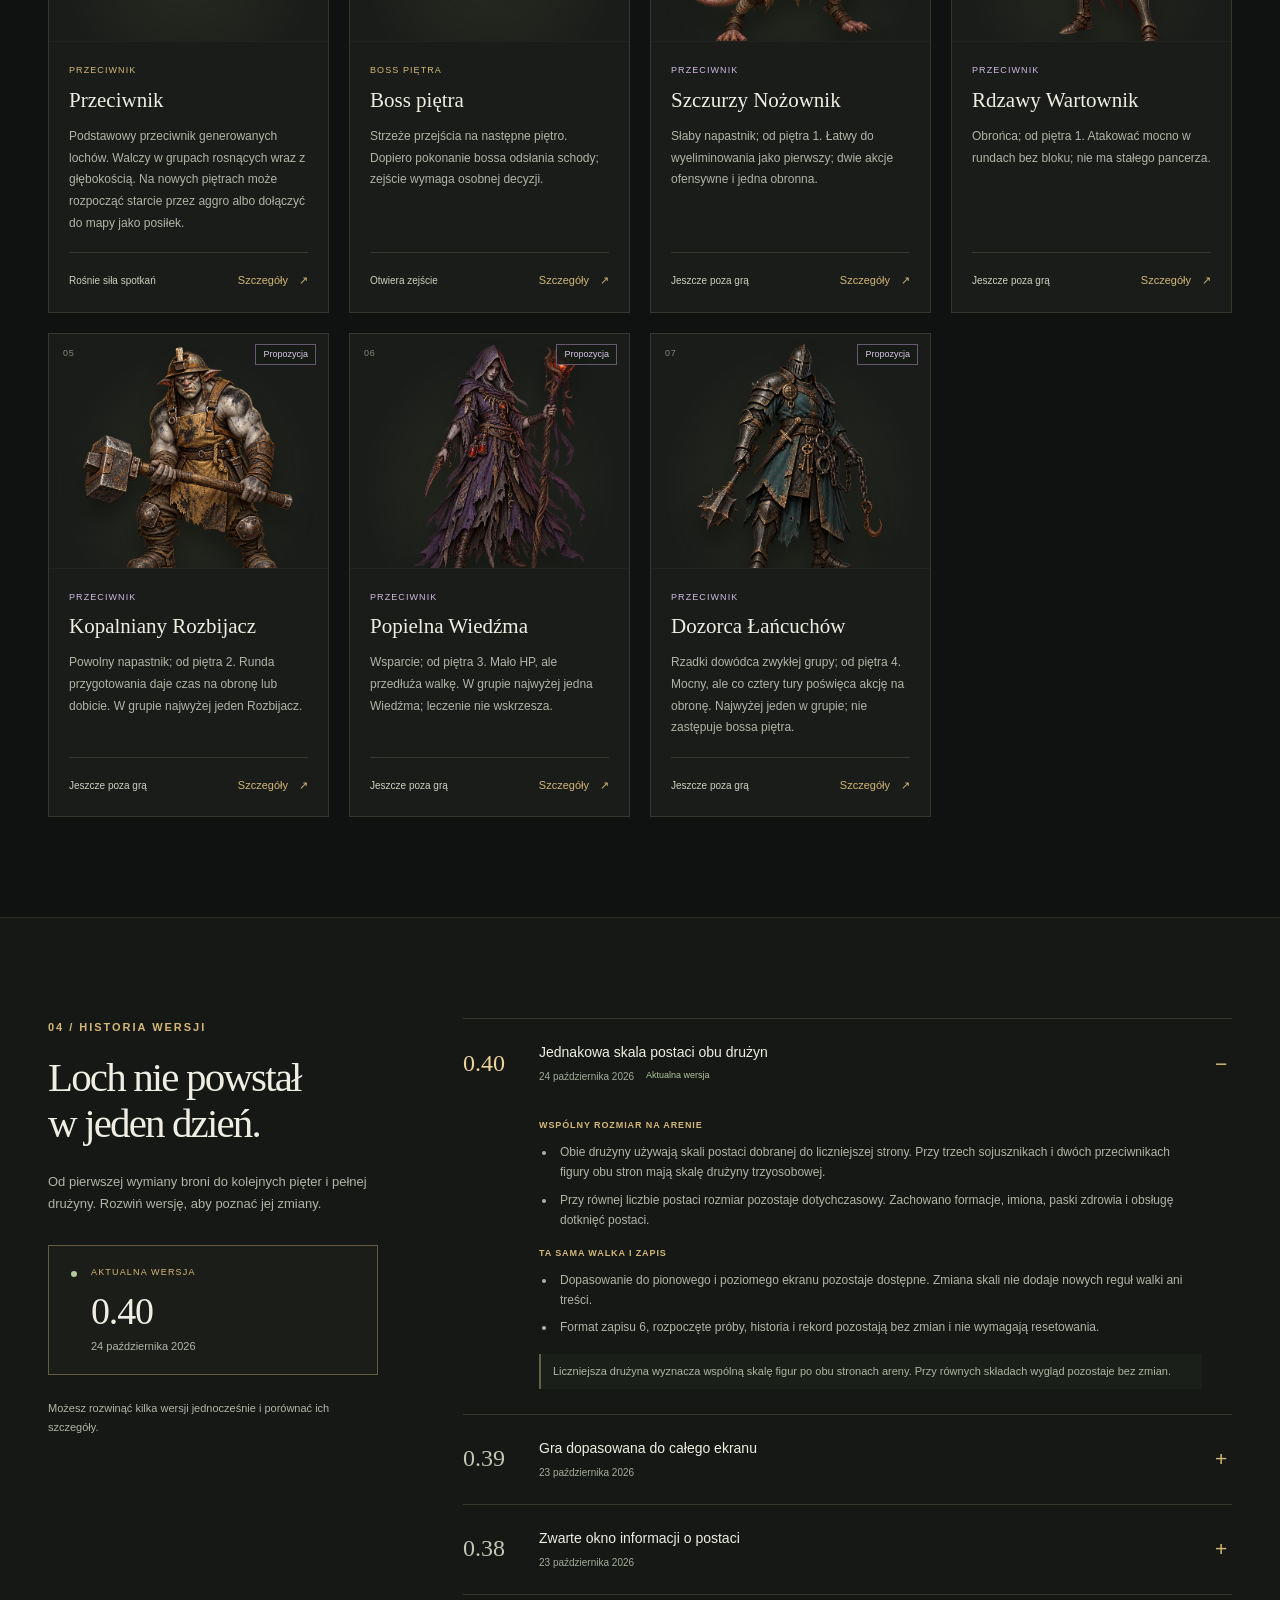
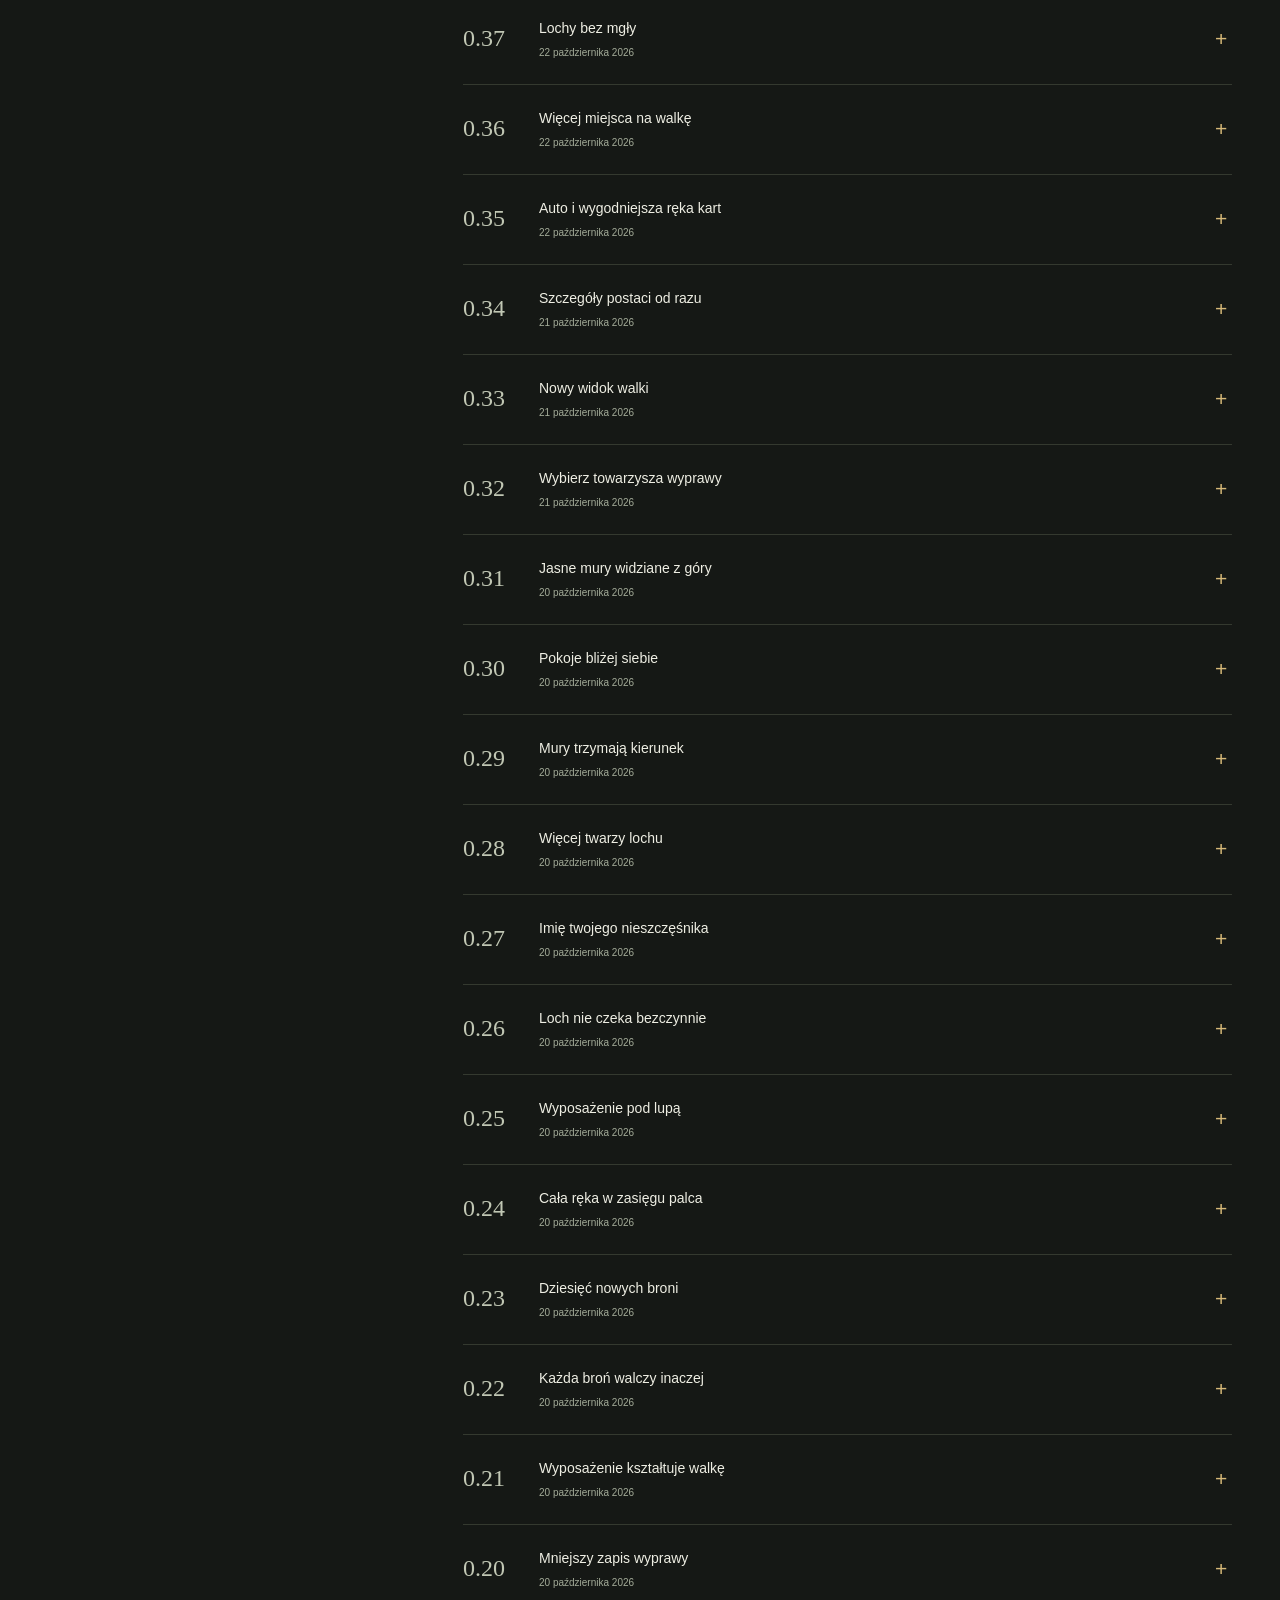
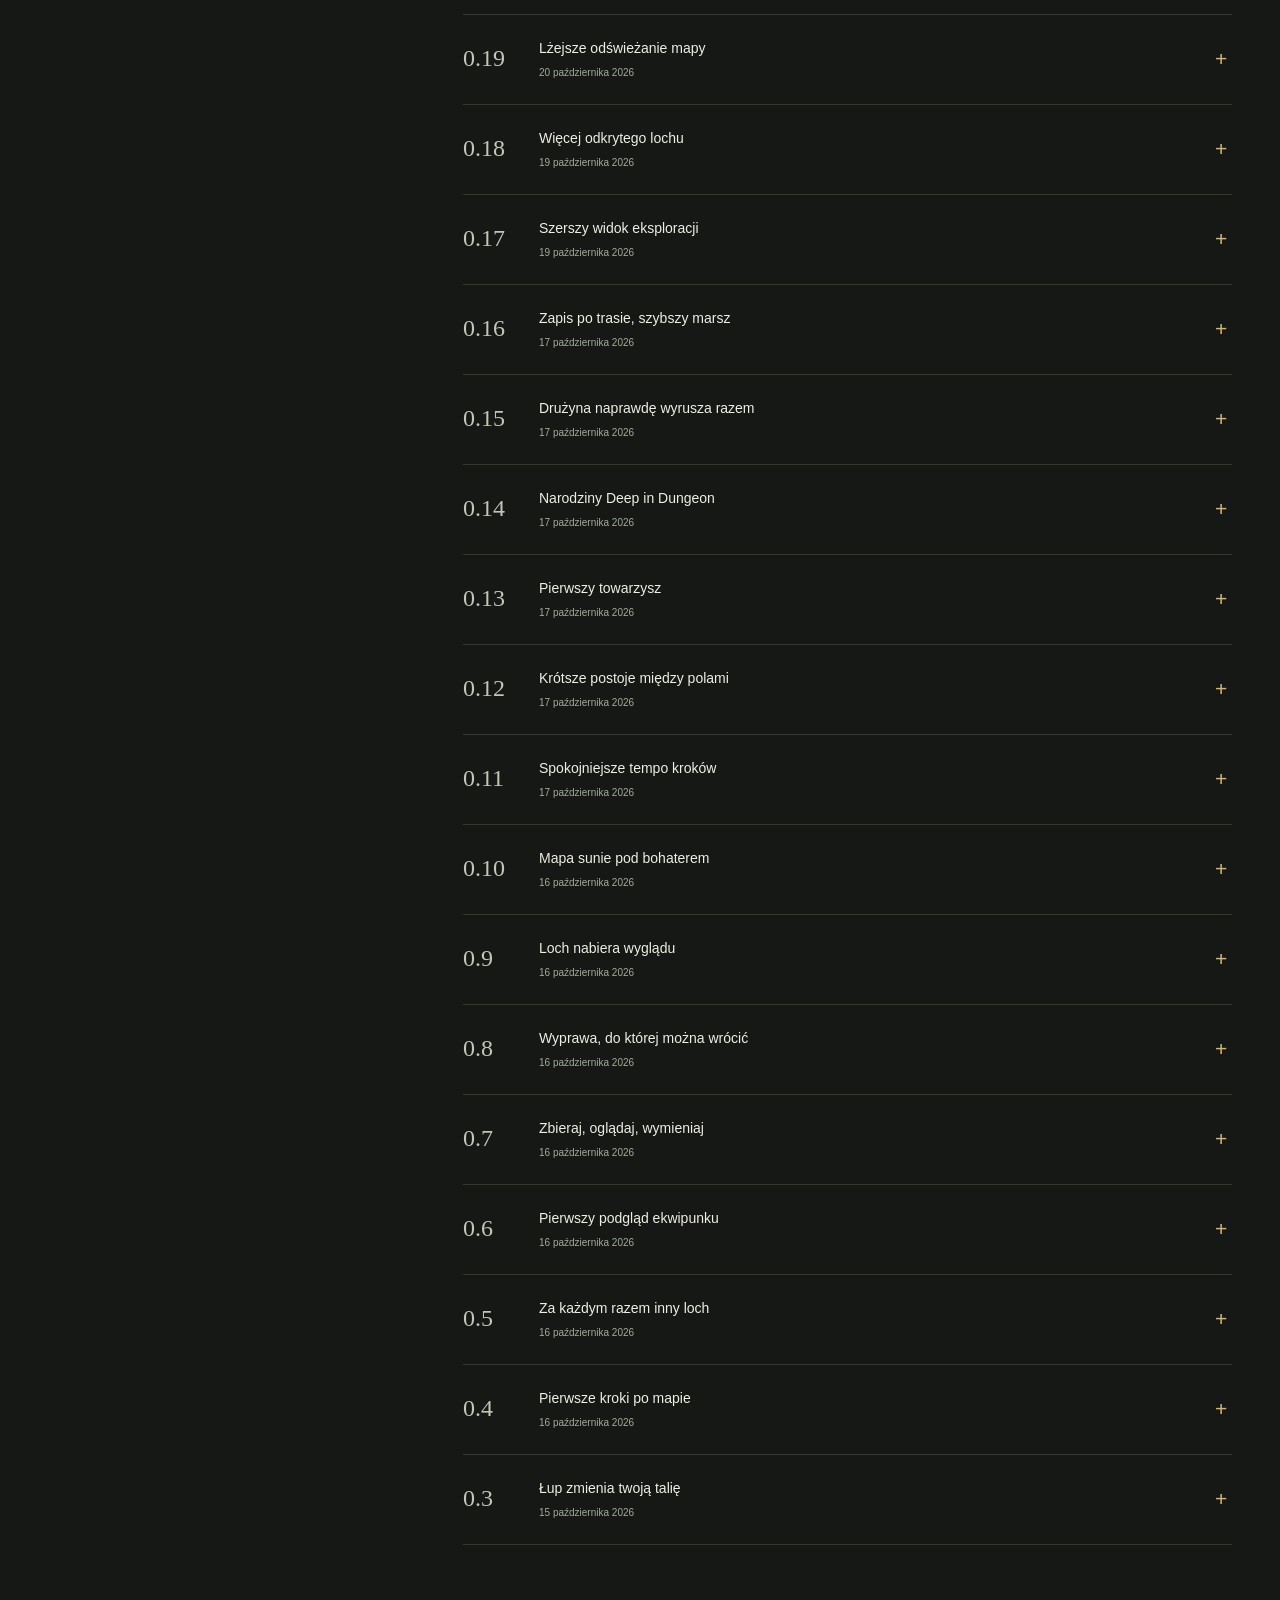
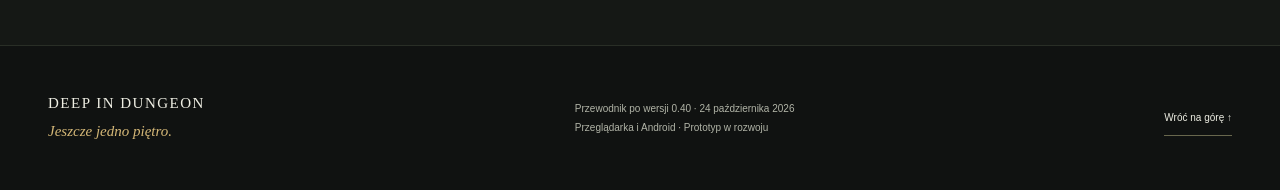
==== commit fd38a9c3: "Wydanie 0.40: jednakowa skala postaci obu drużyn" ====
--- a/index.html
+++ b/index.html
@@ -22,7 +22,7 @@
     <nav aria-label="Główne sekcje">
       <a href="#zagraj">Zagraj</a><a href="#o-grze">O grze</a><a href="#przedmioty">Przedmioty</a><a href="#bestiariusz">Bestiariusz</a><a href="#historia">Historia wersji</a>
     </nav>
-    <span class="header-version"><span class="status-dot"></span><span>Prototyp <span data-current-version>0.39</span></span></span>
+    <span class="header-version"><span class="status-dot"></span><span>Prototyp <span data-current-version>0.40</span></span></span>
   </header>
 
   <main id="main">
@@ -40,14 +40,14 @@
     </section>
 
     <div class="facts page-width" aria-label="Gra w liczbach">
-      <div><strong>25</strong><span>przedmiotów w grze</span></div><div><strong>6</strong><span>maks. kart w ręce gracza</span></div><div><strong>8</strong><span>osób w drużynie, łącznie z tobą</span></div><div><strong data-release-count>37</strong><span>udokumentowane wersje</span></div>
+      <div><strong>25</strong><span>przedmiotów w grze</span></div><div><strong>6</strong><span>maks. kart w ręce gracza</span></div><div><strong>8</strong><span>osób w drużynie, łącznie z tobą</span></div><div><strong data-release-count>38</strong><span>udokumentowane wersje</span></div>
     </div>
 
     <section class="section page-width play-section" id="zagraj" aria-labelledby="play-title">
       <div class="play-intro"><p class="eyebrow">ZAGRAJ / WYBIERZ WERSJĘ</p><h2 id="play-title">Twój pierwszy krok<br>w głąb lochu.</h2><p>Rozpocznij wyprawę w przeglądarce albo pobierz aplikację na Androida. Obie wersje korzystają z tych samych zasad gry.</p></div>
       <div class="play-choices">
       <div class="download-panel browser-panel">
-        <p class="eyebrow">PRZEGLĄDARKA · PROTOTYP 0.39</p>
+        <p class="eyebrow">PRZEGLĄDARKA · PROTOTYP 0.40</p>
         <a class="button button-gold" id="web-play" href="gra/">Graj w przeglądarce <span aria-hidden="true">↗</span></a>
         <p class="download-meta">Bez instalacji · Komputer i urządzenia z WebGL 2</p>
         <p class="browser-description">Kliknij i wejdź do lochu. Pierwsze uruchomienie wymaga pobrania plików gry. Najlepiej zacząć od aktualnego Chrome, Edge lub Firefox na komputerze.</p>
@@ -80,6 +80,7 @@
       <p>Od 0.37 lochy nie mają mgły, zaciemnienia terenu ani stopniowego odkrywania mapy. Cały teren piętra jest dostępny od początku, również w podglądzie mapy. W menu nie ma przełącznika mgły. Podczas marszu nadal oglądasz kadr 11 × 11 pól wokół bohatera; ściany, ruch i aggro działają jak wcześniej. Rozpoczęte próby wczytują się z pełną widocznością terenu i zachowanym postępem, bez resetowania zapisu.</p>
       <p>Od 0.38 informacje o dotkniętym sojuszniku lub przeciwniku otwierają się w wyśrodkowanym oknie dopasowanym wysokością do treści, bez przyciemniania pola walki. Długie szczegóły można przewijać, a rozmowa z towarzyszem jest dostępna w nagłówku. Zamknij i Wstecz wracają do bitwy; wybór celu, zasady walki i zapis pozostają bez zmian.</p>
       <p>Od 0.39 cała gra dopasowuje się do ekranu w pionie i poziomie: menu, mapa, walka, karty, ekwipunek i okna. Na szerokim ekranie panele układają się obok pola gry, a ilustracje zachowują proporcje. W przeglądarce gra zajmuje dostępne okno i ma przycisk Pełny ekran; Android dopuszcza obrót wraz z urządzeniem. Układ uwzględnia bezpieczny obszar przy krawędziach. Kadr mapy 11 × 11, reguły i zapis pozostają bez zmian. Obrót i wycięcia ekranu wymagają jeszcze odbioru na fizycznym telefonie.</p>
+      <p>Od 0.40 obie drużyny na polu walki używają skali postaci dobranej do liczniejszej strony. Przy trzech sojusznikach i dwóch przeciwnikach wszystkie figury mają skalę drużyny trzyosobowej. Równoliczne składy zachowują dotychczasowy rozmiar. Formacje, imiona, paski zdrowia, dotyk, reguły walki i zapis pozostają bez zmian.</p>
       <p>Od 0.32 okno Nowa próba ma dwa wybory: poziom Normalny lub Trudny oraz jednego wskazanego przez ciebie towarzysza. Domyślnie są to Normalny i Kleryk. Nowe próby mają stałe cztery skrzynie na piętro. Każdy towarzysz zaczyna z istniejącym wyposażeniem odpowiednim do swojej roli i może je później zmieniać. Kontynuuj zachowuje dotychczasową drużynę, sprzęt i ustawienia zapisanej próby.</p>
       <p>Od 0.31 ściany mają 36 nowych grafik: sześć kształtów po sześć wariantów, z jasnym, ciepłym kamieniem widzianym prostopadle z góry. Pozostały 24 dotychczasowe warianty podłóg oraz grafiki schodów, skrzyń, łupów i postaci. Wygląd danego rodzaju kafelka pozostaje stały podczas marszu i po wczytaniu; zobaczysz go także w rozpoczętej próbie, bez zmiany układu lochu.</p>
       <p>Od 0.29 ściany są dobierane według rzeczywistego brzegu pokoju: proste odcinki nie zamieniają się w serię połączeń T. Poprawka obejmuje również bufor ruchu, bez resetowania wyprawy.</p>
@@ -112,14 +113,14 @@
 
     <section class="history-section section" id="historia" aria-labelledby="history-title">
       <div class="page-width history-layout">
-        <div class="history-intro"><p class="eyebrow">04 / HISTORIA WERSJI</p><h2 id="history-title">Loch nie powstał<br>w jeden dzień.</h2><p>Od pierwszej wymiany broni do kolejnych pięter i pełnej drużyny. Rozwiń wersję, aby poznać jej zmiany.</p><div class="current-release"><span class="status-dot"></span><span>AKTUALNA WERSJA<strong data-current-version>0.39</strong><small data-current-date>23 października 2026</small></span></div><p class="history-help">Możesz rozwinąć kilka wersji jednocześnie i porównać ich szczegóły.</p></div>
+        <div class="history-intro"><p class="eyebrow">04 / HISTORIA WERSJI</p><h2 id="history-title">Loch nie powstał<br>w jeden dzień.</h2><p>Od pierwszej wymiany broni do kolejnych pięter i pełnej drużyny. Rozwiń wersję, aby poznać jej zmiany.</p><div class="current-release"><span class="status-dot"></span><span>AKTUALNA WERSJA<strong data-current-version>0.40</strong><small data-current-date>24 października 2026</small></span></div><p class="history-help">Możesz rozwinąć kilka wersji jednocześnie i porównać ich szczegóły.</p></div>
         <div id="releases" class="releases"></div>
       </div>
     </section>
     <noscript><p class="noscript page-width">Katalogi i historia wymagają włączonego JavaScript. Włącz go w przeglądarce i otwórz stronę ponownie. Link do pobrania APK działa również bez JavaScript.</p></noscript>
   </main>
 
-  <footer class="site-footer page-width"><div class="footer-title">DEEP IN DUNGEON<span>Jeszcze jedno piętro.</span></div><div><p>Przewodnik po wersji <span data-current-version>0.39</span> · <span data-current-date>23 października 2026</span></p><p>Przeglądarka i Android · Prototyp w rozwoju</p></div><a class="text-link" href="#start">Wróć na górę ↑</a></footer>
+  <footer class="site-footer page-width"><div class="footer-title">DEEP IN DUNGEON<span>Jeszcze jedno piętro.</span></div><div><p>Przewodnik po wersji <span data-current-version>0.40</span> · <span data-current-date>24 października 2026</span></p><p>Przeglądarka i Android · Prototyp w rozwoju</p></div><a class="text-link" href="#start">Wróć na górę ↑</a></footer>
 
   <dialog id="entry-dialog" aria-labelledby="dialog-title">
     <div class="dialog-toolbar"><span class="eyebrow">KSIĘGA LOCHÓW / SZCZEGÓŁY</span><button type="button" id="close-dialog" class="close-button" aria-label="Zamknij szczegóły">✕</button></div>
